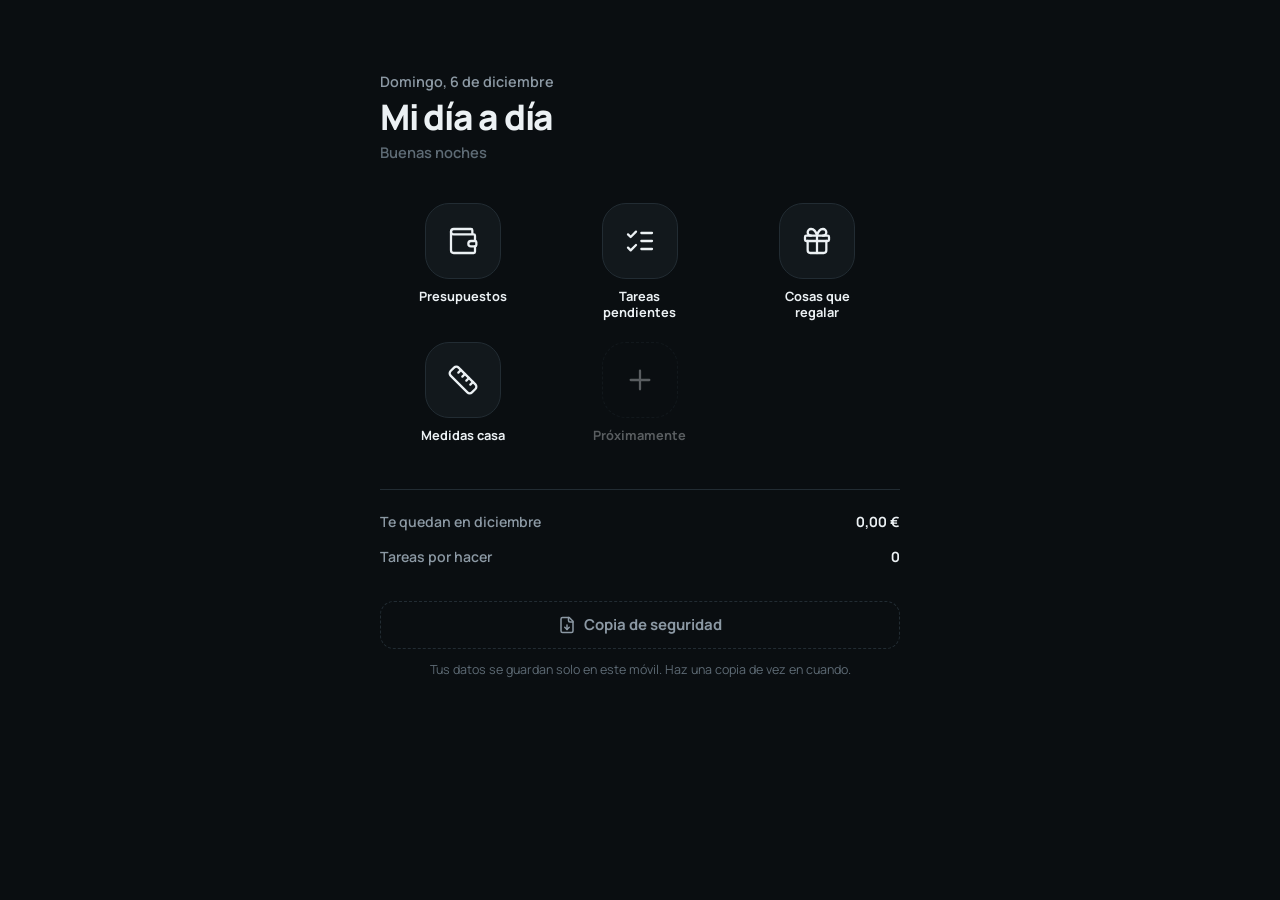
==== index.html @ cee3144d "Add files via upload" ====
<!doctype html>
<html lang="es"><head><meta charset="utf-8">
<meta name="viewport" content="width=device-width,initial-scale=1,viewport-fit=cover">
<title>Mi día a día</title>
<meta name="theme-color" content="#0A0E11">
<meta name="mobile-web-app-capable" content="yes">
<meta name="apple-mobile-web-app-capable" content="yes">
<meta name="apple-mobile-web-app-status-bar-style" content="black-translucent">
<link rel="manifest" href="manifest.webmanifest">
<link rel="icon" type="image/png" href="icon-192.png">
<link rel="apple-touch-icon" href="apple-touch-icon.png">
<style>:root{color-scheme:dark;padding-top:env(safe-area-inset-top,0px);padding-bottom:env(safe-area-inset-bottom,0px)}body{margin:0;font:14px system-ui,sans-serif}img{max-width:100%}[hidden]{display:none!important}</style>
</head><body>
<link rel="stylesheet" href="fonts.css">
<style>
/* Layout: app de banco oscura de una columna; tarjeta verde de saldo arriba, movimientos debajo, barra inferior con botón + central y hoja de apunte con iconos y teclado. */
:root{
  --bg:#0A0E11; --s1:#12181C; --s2:#1A2228; --s3:#243038; --line:#222C33;
  --fg:#ECF1F4; --muted:#8C99A4; --dim:#5E6B75;
  --mint:#7FE0C2; --mint-ink:#052A1F; --card:#185A4B; --card-hi:#23806A; --card-over:#5C2620; --card-over-hi:#8A3A30;
  --neg:#FF8A7A; --pos:#7FE0C2;
  --f:"Manrope","Avenir Next","Segoe UI",system-ui,sans-serif;
  --r:18px;
  color-scheme:dark;
}
*{box-sizing:border-box;-webkit-tap-highlight-color:transparent}
html{background:var(--bg)}
body{background:var(--bg);color:var(--fg);font-family:var(--f);font-size:15px;line-height:1.45;padding-inline:16px;padding-block:0 130px;font-variant-numeric:tabular-nums}
body.no-tabbar{padding-block:0 48px}
button,input{font:inherit;color:inherit}
button{cursor:pointer;border:0;background:none;padding:0}
:focus-visible{outline:2px solid var(--mint);outline-offset:2px}
svg.i{width:20px;height:20px;flex:none;display:block}
.wrap{max-width:520px;margin-inline:auto;display:flex;flex-direction:column;gap:18px;min-width:0;width:100%}
.wrap>*,.sec>*{min-width:0;max-width:100%}

/* Cabecera */
.top{position:sticky;top:env(safe-area-inset-top,0px);z-index:5;background:var(--bg);padding-block:14px 6px;display:flex;align-items:center;justify-content:space-between;gap:10px}
.period{display:flex;align-items:center;gap:2px}
.top .period{flex:1;min-width:0}
.top .back{background:transparent;border-color:transparent;color:var(--fg)}
.period .lbl{font-weight:800;font-size:1.15rem;white-space:nowrap;letter-spacing:-.02em;padding:4px 6px;border-radius:10px}
.round{width:38px;height:38px;border-radius:50%;display:grid;place-items:center;background:var(--s1);color:var(--muted);border:1px solid var(--line)}
.round:hover{color:var(--fg);background:var(--s2)}
.round[disabled]{opacity:.4;cursor:not-allowed}

/* Tarjeta de saldo */
.bal{position:relative;overflow:hidden;border-radius:24px;padding:20px 20px 18px;background:radial-gradient(120% 90% at 100% 0%,var(--card-hi),var(--card) 60%);display:flex;flex-direction:column;gap:14px}
.bal.over{background:radial-gradient(120% 90% at 100% 0%,var(--card-over-hi),var(--card-over) 60%)}
.bal::after{content:"";position:absolute;right:-40px;bottom:-60px;width:180px;height:180px;border-radius:50%;border:28px solid rgba(255,255,255,.05);pointer-events:none}
.bal .k{font-size:.82rem;font-weight:600;color:rgba(236,241,244,.72)}
.bal .big{font-size:clamp(2.3rem,11vw,3rem);font-weight:800;letter-spacing:-.035em;line-height:1;color:#fff}
.bal .big small{font-size:.5em;font-weight:700;opacity:.8;margin-left:2px}
.bar{height:6px;border-radius:9px;background:rgba(0,0,0,.25);overflow:hidden}
.bar b{display:block;height:100%;border-radius:9px;background:var(--mint);transition:width .5s}
.bal.over .bar b{background:var(--neg)}
.bal .note{font-size:.8rem;color:rgba(236,241,244,.72);margin-top:-6px}
.io{display:grid;grid-template-columns:1fr 1fr;gap:10px;position:relative;z-index:1}
.io button{background:rgba(0,0,0,.2);border-radius:14px;padding:10px 12px;text-align:left;display:flex;flex-direction:column;gap:2px}
.io button:hover{background:rgba(0,0,0,.3)}
.io span{font-size:.74rem;color:rgba(236,241,244,.7);font-weight:600;display:flex;align-items:center;gap:4px}
.io span svg{width:14px;height:14px}
.io b{font-size:1.05rem;font-weight:700;color:#fff}

/* Secciones */
.sec{display:flex;flex-direction:column;gap:10px;min-width:0}
.sec-h{display:flex;justify-content:space-between;align-items:baseline;gap:10px}
.sec-h h2{margin:0;font-size:1.02rem;font-weight:700;letter-spacing:-.01em}
.sec-h .aside{color:var(--muted);font-size:.86rem;font-weight:600}
.link{color:var(--mint);font-weight:700;font-size:.86rem}
.panel{background:var(--s1);border:1px solid var(--line);border-radius:var(--r);padding:6px 14px}
.strip{display:flex;gap:10px;overflow-x:auto;padding-bottom:4px;scrollbar-width:none;margin-inline:-16px;padding-inline:16px}
.strip::-webkit-scrollbar{display:none}
.ctile{flex:none;width:118px;background:var(--s1);border:1px solid var(--line);border-radius:16px;padding:12px;display:flex;flex-direction:column;gap:10px;text-align:left}
.ctile .nm{font-size:.72rem;font-weight:700;letter-spacing:.06em;color:var(--muted)}
.ctile .v{font-weight:800;font-size:1.02rem}
.ico{width:40px;height:40px;border-radius:13px;display:grid;place-items:center;flex:none}
.ico svg{width:20px;height:20px}
.row{display:grid;grid-template-columns:auto 1fr auto;gap:12px;align-items:center;padding:11px 0;border-top:1px solid var(--line);width:100%;text-align:left}
.panel .row:first-child,.day+.row{border-top:0}
.row .t{min-width:0}
.row .t b{display:block;font-weight:600;white-space:nowrap;overflow:hidden;text-overflow:ellipsis}
.row .t small{color:var(--muted);font-size:.74rem;font-weight:600;letter-spacing:.05em}
.row .amt{font-weight:700}
.row .amt.in{color:var(--pos)}
.row:hover .t b{color:#fff}
.day{display:flex;justify-content:space-between;font-size:.76rem;font-weight:700;color:var(--dim);text-transform:uppercase;letter-spacing:.06em;padding:12px 0 2px;border-top:1px solid var(--line)}
.panel .day:first-child{border-top:0;padding-top:8px}
.empty{color:var(--muted);font-size:.92rem;padding:14px 0;line-height:1.5}
.empty b{color:var(--fg)}
.btn{border-radius:14px;padding:12px 16px;font-weight:700;display:inline-flex;align-items:center;justify-content:center;gap:8px;background:var(--s2);border:1px solid var(--line)}
.btn:hover{background:var(--s3)}
.btn.mint{background:var(--mint);color:var(--mint-ink);border-color:var(--mint)}
.btn.mint:hover{filter:brightness(1.06)}
.btn.ghost{background:transparent;border-style:dashed;color:var(--muted)}
.btn.danger{color:var(--neg);background:transparent;border-color:color-mix(in srgb,var(--neg) 35%,var(--line))}
.btn.danger.armed{background:var(--neg);color:#2A0A05;border-color:var(--neg)}
.btn[disabled]{opacity:.45;cursor:not-allowed;filter:none}
.btn svg{width:18px;height:18px}
.full{width:100%}
.note{font-size:.78rem;color:var(--dim);text-align:center}

/* Categorías: rosco y barras */
.donut-box{display:grid;grid-template-columns:150px 1fr;gap:18px;align-items:center;background:var(--s1);border:1px solid var(--line);border-radius:var(--r);padding:16px}
.donut{width:150px;height:150px}
.legend{display:flex;flex-direction:column;gap:7px;min-width:0}
.legend div{display:flex;justify-content:space-between;gap:8px;font-size:.84rem}
.legend span{display:flex;gap:7px;align-items:center;min-width:0;overflow:hidden;text-overflow:ellipsis;white-space:nowrap;color:var(--muted);font-weight:600}
.legend i{width:9px;height:9px;border-radius:3px;flex:none}
@media (max-width:400px){.donut-box{grid-template-columns:1fr;justify-items:center}.legend{width:100%}}
.cbar{display:flex;flex-direction:column;gap:8px;padding:12px 0;border-top:1px solid var(--line);width:100%;text-align:left}
.panel .cbar:first-child{border-top:0}
.cbar .l1{display:grid;grid-template-columns:auto 1fr auto;gap:12px;align-items:center}
.cbar .nm{font-weight:700;font-size:.86rem;letter-spacing:.05em}
.cbar .nm small{display:block;color:var(--muted);font-weight:600;letter-spacing:0;font-size:.74rem}
.cbar .v{font-weight:800;text-align:right}
.cbar .v small{display:block;color:var(--muted);font-weight:600;font-size:.74rem}
.track{height:5px;border-radius:9px;background:var(--s3);overflow:hidden;margin-left:52px}
.track b{display:block;height:100%;border-radius:9px}
.sub{margin-left:52px;padding-bottom:6px}
.sub .row{padding:8px 0;font-size:.92rem}

/* Historial */
.chart{width:100%;height:auto;display:block}
.chart .gl{stroke:var(--line)}
.chart .tx{fill:var(--dim);font-size:9px;font-weight:700;font-family:var(--f)}
.chart .cur{fill:var(--s2)}
.tbl{overflow-x:auto}
table{width:100%;border-collapse:collapse;font-size:.84rem}
th{font-size:.68rem;letter-spacing:.1em;text-transform:uppercase;color:var(--dim);font-weight:700;text-align:right;padding:10px 6px 6px}
th:first-child,td:first-child{text-align:left}
td{padding:10px 6px;border-top:1px solid var(--line);text-align:right;white-space:nowrap;font-weight:600}
td:first-child{text-transform:capitalize}
tbody tr{cursor:pointer}
tbody tr:hover td{background:var(--s2)}
tr.muted td{color:var(--dim);font-weight:500}
tfoot td{font-weight:800;border-top:1px solid var(--muted)}
.pos{color:var(--pos)} .neg{color:var(--neg)}
.leg2{display:flex;gap:14px;font-size:.78rem;color:var(--muted);font-weight:600}
.leg2 i{display:inline-block;width:9px;height:9px;border-radius:3px;margin-right:5px}

/* Ajustes */
.mrow{display:grid;grid-template-columns:auto 1fr auto;gap:10px;align-items:center;padding:10px 0;border-top:1px solid var(--line)}
.panel .mrow:first-child{border-top:0}
.mrow input,.inp{background:var(--s2);border:1px solid var(--line);border-radius:12px;padding:10px 12px;min-width:0;width:100%;font-weight:600}
.mrow input{text-transform:uppercase;letter-spacing:.04em}
.mrow input:focus,.inp:focus{border-color:var(--mint);outline:none}
.mini{font-size:.82rem;padding:8px 12px;border-radius:11px}

/* Barra inferior */
.tabbar{position:fixed;left:0;right:0;bottom:0;z-index:10;padding-bottom:calc(14px + env(safe-area-inset-bottom,0px))!important;background:color-mix(in srgb,var(--bg) 88%,transparent);backdrop-filter:blur(14px);-webkit-backdrop-filter:blur(14px);border-top:1px solid var(--line);padding:8px 8px calc(8px + env(safe-area-inset-bottom,0px))}
.tabbar .in{max-width:520px;margin-inline:auto;display:grid;grid-template-columns:1fr 1fr 76px 1fr 1fr;align-items:center}
.tab{display:flex;flex-direction:column;align-items:center;gap:3px;color:var(--dim);font-size:.68rem;font-weight:700;padding:6px 0;border-radius:12px}
.tab[aria-current="page"]{color:var(--fg)}
.tab[aria-current="page"] svg{color:var(--mint)}
.add{justify-self:center;width:60px;height:60px;border-radius:50%;background:var(--mint);color:var(--mint-ink);display:grid;place-items:center;margin-top:-26px;box-shadow:0 0 0 6px var(--bg),0 10px 24px -8px rgba(127,224,194,.55)}
.add svg{width:28px;height:28px;stroke-width:2.6}
.add:active{transform:scale(.95)}

/* Hoja de apunte */
.scrim{position:fixed;inset:0;background:rgba(0,0,0,.6);z-index:20}
.sheet{position:fixed;left:0;right:0;bottom:0;z-index:21;max-width:520px;margin-inline:auto;background:var(--s1);border:1px solid var(--line);border-bottom:0;border-radius:26px 26px 0 0;padding:10px 16px calc(44px + env(safe-area-inset-bottom,0px));max-height:94vh;overflow-y:auto;animation:up .24s cubic-bezier(.2,.8,.2,1)}
@keyframes up{from{transform:translateY(40px);opacity:.3}to{transform:none;opacity:1}}
.grab{width:40px;height:4px;border-radius:9px;background:var(--s3);margin:0 auto 10px}
.sh{display:flex;justify-content:space-between;align-items:center;gap:10px}
.sh h2{margin:0;font-size:1.05rem;font-weight:700;color:var(--muted)}
.display{text-align:center;padding:10px 0 4px}
.display .amt{font-size:clamp(2.6rem,13vw,3.4rem);font-weight:800;letter-spacing:-.04em;line-height:1.05}
.display .amt.zero{color:var(--dim)}
.display .amt small{font-size:.5em;margin-left:4px;color:var(--muted)}
.display .sel{display:inline-flex;align-items:center;gap:6px;font-size:.8rem;font-weight:700;letter-spacing:.06em;color:var(--muted);margin-top:4px;min-height:1.4em}
.cats{display:grid;grid-template-columns:repeat(4,1fr);gap:8px;margin-top:10px}
.cat{display:flex;flex-direction:column;align-items:center;gap:6px;padding:10px 2px 8px;border-radius:16px;border:1.5px solid transparent;background:var(--s2)}
.cat .ico{width:38px;height:38px;border-radius:12px}
.cat span{font-size:.64rem;font-weight:800;letter-spacing:.05em;max-width:100%;overflow:hidden;text-overflow:ellipsis;white-space:nowrap;padding-inline:2px;color:var(--muted)}
.cat[aria-pressed="true"]{border-color:var(--c);background:color-mix(in srgb,var(--c) 16%,var(--s2))}
.cat[aria-pressed="true"] span{color:var(--fg)}
.meta{display:grid;grid-template-columns:1fr auto;gap:8px;margin-top:12px}
.meta input[type=date]{width:auto;max-width:150px}
.qchips{display:flex;gap:6px;flex-wrap:wrap;margin-top:10px;justify-content:center}
.qchip{padding:7px 12px;border-radius:99px;background:var(--s2);border:1px solid var(--line);font-size:.82rem;font-weight:700;color:var(--muted)}
.qchip[aria-pressed="true"]{border-color:var(--mint);color:var(--fg);background:color-mix(in srgb,var(--mint) 14%,var(--s2))}
.keys{display:grid;grid-template-columns:repeat(4,1fr);gap:8px;margin-top:12px}
.key.ok{grid-column:4;grid-row:1 / span 3;height:auto;background:var(--mint);color:var(--mint-ink);font-size:.95rem;font-weight:800;display:flex;flex-direction:column;align-items:center;justify-content:center;gap:4px}
.key.ok svg{width:28px;height:28px;stroke-width:2.8}
.key.zero{grid-column:span 2}
.key.del{color:var(--muted)}
.key{height:50px;border-radius:15px;background:var(--s2);font-size:1.45rem;font-weight:700;display:grid;place-items:center}
.key:active{background:var(--s3);transform:scale(.97)}
.key svg{width:24px;height:24px}
.err{color:var(--neg);font-size:.84rem;font-weight:600;text-align:center;margin:8px 0 0;min-height:1.2em}
.sacts{display:flex;gap:8px;margin-top:10px}
.sacts .mint{flex:1;padding:15px;font-size:1rem}
.icgrid{display:grid;grid-template-columns:repeat(6,1fr);gap:8px;margin-top:10px}
.icgrid button{aspect-ratio:1;border-radius:12px;background:var(--s2);display:grid;place-items:center;border:1.5px solid transparent;max-width:100%}
.icgrid button[aria-pressed="true"]{border-color:var(--mint)}
.colors{display:flex;flex-wrap:wrap;gap:8px;margin-top:10px}
.colors button{width:34px;height:34px;border-radius:50%;border:3px solid var(--s1);box-shadow:0 0 0 1.5px transparent}
.colors button[aria-pressed="true"]{box-shadow:0 0 0 2px var(--fg)}
.lab{font-size:.74rem;font-weight:700;letter-spacing:.08em;color:var(--dim);text-transform:uppercase;margin-top:14px}

.toast{position:fixed;left:50%;transform:translateX(-50%);bottom:calc(96px + env(safe-area-inset-bottom,0px));z-index:30;background:var(--fg);color:var(--bg);padding:11px 16px;border-radius:14px;font-size:.9rem;font-weight:700;max-width:calc(100% - 32px);text-align:center}

/* Inicio: iconos tipo móvil */
.screen{animation:screenIn .28s cubic-bezier(.2,.8,.2,1)}
@keyframes screenIn{from{opacity:0;transform:translateY(10px)}to{opacity:1;transform:none}}
.hub{padding-top:34px;display:flex;flex-direction:column;gap:6px}
.hub .date{color:var(--muted);font-weight:600;font-size:.9rem}
.hub h1{margin:0;font-size:2.2rem;font-weight:800;letter-spacing:-.035em;line-height:1.05}
.hub .greet{color:var(--dim);font-weight:600;font-size:.92rem}
.apps{display:grid;grid-template-columns:repeat(3,1fr);gap:22px 12px;margin-top:34px;justify-items:center}
.appbtn{display:flex;flex-direction:column;align-items:center;gap:9px;width:100%;max-width:110px;position:relative}
.appbtn .tile{width:76px;height:76px;border-radius:24px;background:var(--s1);border:1px solid var(--line);display:grid;place-items:center;color:var(--fg);transition:transform .15s,background .15s}
.appbtn .tile svg{width:32px;height:32px;stroke-width:1.7}
.appbtn:hover .tile{background:var(--s2)}
.appbtn:active .tile{transform:scale(.94)}
.appbtn .nm{font-size:.8rem;font-weight:700;text-align:center;line-height:1.25}
.appbtn .badge{position:absolute;top:-6px;left:calc(50% + 24px);min-width:24px;height:24px;padding:0 7px;border-radius:99px;background:var(--fg);color:var(--bg);font-size:.76rem;font-weight:800;display:grid;place-items:center;box-shadow:0 0 0 3px var(--bg)}
.appbtn.soon{opacity:.35;cursor:default}
.appbtn.soon .tile{background:transparent;border-style:dashed}
.hubnote{margin-top:40px;display:flex;flex-direction:column;gap:2px;border-top:1px solid var(--line);padding-top:16px}
.hubnote div{display:flex;justify-content:space-between;gap:10px;font-size:.88rem;color:var(--muted);font-weight:600;padding:6px 0}
.hubnote b{color:var(--fg);font-weight:700}

/* Tareas: lista con círculos, blanco y negro */
.ttitle{font-weight:800;font-size:1.15rem;letter-spacing:-.02em}
.seg{display:grid;grid-template-columns:1fr 1fr;background:var(--s1);border:1px solid var(--line);border-radius:14px;padding:4px;gap:4px}
.seg button{padding:9px;border-radius:10px;font-weight:700;color:var(--muted);font-size:.9rem}
.seg button[aria-pressed="true"]{background:var(--fg);color:var(--bg)}
.addbar{display:flex;gap:8px}
.addbar .inp{flex:1;padding:13px 14px;font-size:1rem;font-weight:500}
.addbar .inp:focus{border-color:var(--fg)}
.addbtn{width:50px;height:50px;border-radius:15px;background:var(--fg);color:var(--bg);display:grid;place-items:center;flex:none}
.addbtn svg{width:24px;height:24px;stroke-width:2.6}
.tlist{display:flex;flex-direction:column}
.task{border-top:1px solid var(--line)}
.tlist .task:first-child,.tday+.task{border-top:0}
.trow{display:grid;grid-template-columns:auto 1fr auto;gap:12px;align-items:center;padding:13px 0}
.chk{width:26px;height:26px;border-radius:50%;border:2px solid var(--dim);display:grid;place-items:center;flex:none;transition:background .2s,border-color .2s}
.chk:hover{border-color:var(--fg)}
.chk svg{width:15px;height:15px;stroke-width:3.2;opacity:0;transition:opacity .2s}
.chk.on{background:var(--fg);border-color:var(--fg);color:var(--bg)}
.chk.on svg{opacity:1}
.ttext{text-align:left;min-width:0;display:flex;flex-direction:column;gap:1px}
.ttext b{font-weight:600;font-size:1rem;overflow:hidden;text-overflow:ellipsis;white-space:nowrap}
.ttext small{color:var(--dim);font-size:.78rem;font-weight:600;display:flex;gap:6px;align-items:center}
.ttext small svg{width:13px;height:13px}
.task.done .ttext b{color:var(--muted);text-decoration:line-through;text-decoration-color:var(--dim)}
.tage{color:var(--dim);font-size:.8rem;font-weight:700;white-space:nowrap}
.task.open{background:var(--s1);border:1px solid var(--line);border-radius:18px;margin:6px -10px;padding:0 10px}
.task.open+.task{border-top:0}
.task.leaving{opacity:.35;transition:opacity .35s}
.tdet{display:flex;flex-direction:column;gap:12px;padding:0 0 14px 38px}
.since{display:flex;flex-direction:column;gap:2px}
.since .lb{font-size:.7rem;font-weight:800;letter-spacing:.1em;color:var(--dim);text-transform:uppercase}
.since .big{font-size:1.7rem;font-weight:800;letter-spacing:-.03em;line-height:1.1}
.facts{display:grid;grid-template-columns:auto 1fr;gap:4px 12px;font-size:.86rem}
.facts dt{color:var(--dim);font-weight:700}
.facts dd{margin:0;font-weight:600}
body.no-tabbar .toast{bottom:calc(24px + env(safe-area-inset-bottom,0px))}
.tdet .inp{font-weight:600}
.tdet textarea.inp{min-height:84px;resize:vertical;font-weight:500;line-height:1.45;font-family:var(--f)}
.tdet .inp:focus{border-color:var(--fg)}
.tdet .saved{font-size:.74rem;color:var(--dim);font-weight:600;min-height:1em;margin-top:-6px}
.tacts{display:flex;gap:8px;flex-wrap:wrap}
.tday{font-size:.72rem;font-weight:800;letter-spacing:.1em;color:var(--dim);text-transform:uppercase;padding:16px 0 4px;display:flex;justify-content:space-between}
.tlist .tday:first-child{padding-top:4px}
.tempty{color:var(--muted);text-align:center;padding:40px 10px;line-height:1.55}
.tempty svg{width:34px;height:34px;color:var(--dim);margin:0 auto 10px;stroke-width:1.5}

/* Cosas que regalar */
.gsum{display:grid;grid-template-columns:1fr 1fr;gap:10px}
.gsum div{background:var(--s1);border:1px solid var(--line);border-radius:16px;padding:12px 14px;min-width:0}
.gsum span{font-size:.68rem;font-weight:800;letter-spacing:.09em;color:var(--dim);text-transform:uppercase}
.gsum b{display:block;font-size:1.35rem;font-weight:800;letter-spacing:-.02em;margin-top:2px}
.plist{display:flex;flex-direction:column;gap:10px}
.pcard{background:var(--s1);border:1px solid var(--line);border-radius:18px;min-width:0}
.pcard.open{border-color:var(--s3)}
.phead{display:grid;grid-template-columns:auto 1fr auto;gap:12px;align-items:center;padding:12px 14px;width:100%;text-align:left}
.avatar{width:42px;height:42px;border-radius:50%;background:var(--s3);display:grid;place-items:center;font-weight:800;font-size:1.05rem;flex:none;text-transform:uppercase}
.avatar svg{width:20px;height:20px}
.pcard.me .avatar{background:var(--fg);color:var(--bg)}
.ptot{display:flex;align-items:center;gap:6px;font-weight:800;white-space:nowrap}
.ptot svg{width:18px;height:18px;color:var(--dim);transition:transform .2s}
.pcard.open .ptot svg{transform:rotate(180deg)}
.pbody{padding:4px 14px 14px;display:flex;flex-direction:column;gap:8px;border-top:1px solid var(--line)}
.pcard .task.open{background:var(--s2);border-color:var(--s3)}
.gprice{font-weight:800;white-space:nowrap;font-size:.92rem}
.gprice.none{color:var(--dim);font-weight:600;font-size:.8rem}
.pricebox{display:flex;flex-direction:column;gap:8px;padding:0 0 12px 38px}
.pricebox label{font-size:.8rem;font-weight:700;color:var(--muted)}
.pricebox .row2{display:flex;gap:8px;flex-wrap:wrap}
.pricebox .inp{flex:1;min-width:110px;font-size:1.1rem;font-weight:700}
.pricebox .inp:focus,.pfoot .inp:focus,.addbar .inp:focus{border-color:var(--fg)}
.pfoot{display:flex;gap:8px;padding-top:10px;border-top:1px dashed var(--line);align-items:center}
.pfoot .inp{flex:1;min-width:0}
.addbar.small .inp{padding:10px 12px;font-size:.95rem}
.addbar.small .addbtn{width:44px;height:44px;border-radius:13px}
.btn.white{background:var(--fg);color:var(--bg);border-color:var(--fg)}
.pempty{color:var(--dim);font-size:.88rem;padding:10px 0 2px}
.sh .acts{display:flex;gap:8px;align-items:center}
.sh .acts .btn{padding:9px 14px;border-radius:12px}
.field{display:flex;flex-direction:column;gap:6px;margin-top:12px}
.field>span{font-size:.72rem;font-weight:800;letter-spacing:.08em;color:var(--dim);text-transform:uppercase}
.field .inp{font-size:1rem}
.field textarea.inp{min-height:76px;resize:vertical;font-family:var(--f);font-weight:500}
.sheet .cats.small .cat{padding:8px 2px 6px}
.sheet .cats.small .cat .ico{width:32px;height:32px;border-radius:10px}
.sheet .cats.small .cat .ico svg{width:17px;height:17px}
/* Gastos anuales */
.ann-sum{background:var(--s1);border:1px solid var(--line);border-radius:22px;padding:18px;display:flex;flex-direction:column;gap:12px}
.ann-sum .k{font-size:.78rem;font-weight:700;color:var(--muted)}
.ann-sum .big{font-size:2.2rem;font-weight:800;letter-spacing:-.03em;line-height:1}
.ann-sum .row3{display:grid;grid-template-columns:1fr 1fr;gap:10px}
.ann-sum .row3 div{background:var(--s2);border-radius:14px;padding:10px 12px;min-width:0}
.ann-sum .row3 span{font-size:.72rem;font-weight:700;color:var(--muted);display:block}
.ann-sum .row3 b{font-weight:800;display:block;overflow:hidden;text-overflow:ellipsis;white-space:nowrap}
.dtile{width:46px;height:50px;border-radius:13px;display:flex;flex-direction:column;align-items:center;justify-content:center;flex:none;line-height:1.05}
.dtile b{font-size:1.15rem;font-weight:800}
.dtile span{font-size:.62rem;font-weight:800;letter-spacing:.08em;text-transform:uppercase}
.soon-tag{font-weight:700}
.soon-tag.hot{color:var(--neg)}
.charge{display:flex;gap:10px;align-items:center;background:var(--s1);border:1px solid var(--line);border-radius:16px;padding:12px;width:100%;text-align:left}
/* Fotos */
.thumb{width:40px;height:40px;border-radius:11px;object-fit:cover;flex:none;background:var(--s3);display:block}
.photo-big{width:100%;max-height:260px;object-fit:cover;border-radius:16px;display:block;background:var(--s2)}
.photo-add{display:flex;align-items:center;justify-content:center;gap:8px;border:1.5px dashed var(--s3);border-radius:16px;padding:16px;color:var(--muted);font-weight:700;cursor:pointer;text-align:center}
.photo-add:hover{border-color:var(--muted);color:var(--fg)}
.photo-add svg{width:20px;height:20px}
.photo-add input,.photo-btn input{position:absolute;width:1px;height:1px;opacity:0;pointer-events:none}
.photo-btn{position:relative;cursor:pointer}
.photo-acts{display:flex;gap:8px;flex-wrap:wrap;margin-top:8px}
.trow.has-thumb{grid-template-columns:auto 1fr auto auto}
.viewer{display:flex;flex-direction:column;gap:12px}
.viewer img{width:100%;border-radius:16px;max-height:70vh;object-fit:contain;background:#000}
/* Medidas casa */
.mlist{display:flex;flex-direction:column;gap:8px}
.mcard{display:grid;grid-template-columns:auto 1fr;gap:12px;align-items:center;background:var(--s1);border:1px solid var(--line);border-radius:18px;padding:10px;width:100%;text-align:left}
.mcard:hover{background:var(--s2)}
.mph{width:64px;height:64px;border-radius:14px;object-fit:cover;background:var(--s2);display:grid;place-items:center;color:var(--dim);flex:none}
.mph svg{width:26px;height:26px;stroke-width:1.6}
.mcard .t{min-width:0;display:flex;flex-direction:column;gap:4px}
.mcard .t b{font-weight:700;font-size:1rem;overflow:hidden;text-overflow:ellipsis;white-space:nowrap}
.dims{display:flex;gap:6px;flex-wrap:wrap}
.dim{font-size:.76rem;font-weight:700;background:var(--s2);border:1px solid var(--line);border-radius:8px;padding:3px 7px;white-space:nowrap}
.dim i{font-style:normal;color:var(--dim);margin-right:3px}
.mcard .t small{color:var(--dim);font-weight:600;font-size:.76rem}
.grp{font-size:.72rem;font-weight:800;letter-spacing:.1em;color:var(--dim);text-transform:uppercase;padding:10px 2px 0}
.dimin{display:grid;grid-template-columns:repeat(3,1fr);gap:8px}
.dimin label{display:flex;flex-direction:column;gap:5px;font-size:.72rem;font-weight:800;letter-spacing:.06em;color:var(--dim);text-transform:uppercase;min-width:0}
.dimin .inp{font-size:1.15rem;font-weight:800;text-align:center;padding:12px 6px}
.boxprev{display:flex;justify-content:center;margin-top:12px}
.boxprev svg{width:100%;max-width:260px;height:auto}
.qloc{display:flex;gap:6px;flex-wrap:wrap}
.qloc button{padding:5px 10px;border-radius:99px;background:var(--s2);border:1px solid var(--line);font-size:.78rem;font-weight:700;color:var(--muted)}

.toast button{margin-left:12px;font-weight:800;text-decoration:underline;color:inherit}
.loading{padding:60px 0;text-align:center;color:var(--muted)}
@media (prefers-reduced-motion: reduce){*{animation:none!important;transition:none!important}}
</style>

<div class="wrap">
  <header class="top" id="top"></header>
  <main id="view" class="wrap" aria-live="polite"><div class="loading">Abriendo Mi día a día…</div></main>
</div>
<nav class="tabbar" aria-label="Secciones"><div class="in" id="tabbar"></div></nav>
<div class="scrim" id="scrim" data-act="close" hidden></div>
<section class="sheet" id="sheet" role="dialog" aria-modal="true" hidden></section>
<div class="toast" id="toast" role="status" hidden></div>

<script src="jspdf.umd.min.js"></script>
<script src="jspdf.plugin.autotable.min.js"></script>
<script>
(function(){
"use strict";
const ICONS={"utensils":"<path d=\"M3 2v7c0 1.1.9 2 2 2h4a2 2 0 0 0 2-2V2\"/><path d=\"M7 2v20\"/><path d=\"M21 15V2a5 5 0 0 0-5 5v6c0 1.1.9 2 2 2h3Zm0 0v7\"/>","train":"<path d=\"M8 3.1V7a4 4 0 0 0 8 0V3.1\"/><path d=\"m9 15-1-1\"/><path d=\"m15 15 1-1\"/><path d=\"M9 19c-2.8 0-5-2.2-5-5v-4a8 8 0 0 1 16 0v4c0 2.8-2.2 5-5 5Z\"/><path d=\"m8 19-2 3\"/><path d=\"m16 19 2 3\"/>","house":"<path d=\"M15 21v-8a1 1 0 0 0-1-1h-4a1 1 0 0 0-1 1v8\"/><path d=\"M3 10a2 2 0 0 1 .709-1.528l7-5.999a2 2 0 0 1 2.582 0l7 5.999A2 2 0 0 1 21 10v9a2 2 0 0 1-2 2H5a2 2 0 0 1-2-2z\"/>","fuel":"<line x1=\"3\" x2=\"15\" y1=\"22\" y2=\"22\"/><line x1=\"4\" x2=\"14\" y1=\"9\" y2=\"9\"/><path d=\"M14 22V4a2 2 0 0 0-2-2H6a2 2 0 0 0-2 2v18\"/><path d=\"M14 13h2a2 2 0 0 1 2 2v2a2 2 0 0 0 2 2a2 2 0 0 0 2-2V9.83a2 2 0 0 0-.59-1.42L18 5\"/>","car":"<path d=\"M19 17h2c.6 0 1-.4 1-1v-3c0-.9-.7-1.7-1.5-1.9C18.7 10.6 16 10 16 10s-1.3-1.4-2.2-2.3c-.5-.4-1.1-.7-1.8-.7H5c-.6 0-1.1.4-1.4.9l-1.4 2.9A3.7 3.7 0 0 0 2 12v4c0 .6.4 1 1 1h2\"/><circle cx=\"7\" cy=\"17\" r=\"2\"/><path d=\"M9 17h6\"/><circle cx=\"17\" cy=\"17\" r=\"2\"/>","party":"<path d=\"M5.8 11.3 2 22l10.7-3.79\"/><path d=\"M4 3h.01\"/><path d=\"M22 8h.01\"/><path d=\"M15 2h.01\"/><path d=\"M22 20h.01\"/><path d=\"m22 2-2.24.75a2.9 2.9 0 0 0-1.96 3.12c.1.86-.57 1.63-1.45 1.63h-.38c-.86 0-1.6.6-1.76 1.44L14 10\"/><path d=\"m22 13-.82-.33c-.86-.34-1.82.2-1.98 1.11c-.11.7-.72 1.22-1.43 1.22H17\"/><path d=\"m11 2 .33.82c.34.86-.2 1.82-1.11 1.98C9.52 4.9 9 5.52 9 6.23V7\"/><path d=\"M11 13c1.93 1.93 2.83 4.17 2 5-.83.83-3.07-.07-5-2-1.93-1.93-2.83-4.17-2-5 .83-.83 3.07.07 5 2Z\"/>","health":"<path d=\"M19 14c1.49-1.46 3-3.21 3-5.5A5.5 5.5 0 0 0 16.5 3c-1.76 0-3 .5-4.5 2-1.5-1.5-2.74-2-4.5-2A5.5 5.5 0 0 0 2 8.5c0 2.3 1.5 4.05 3 5.5l7 7Z\"/><path d=\"M3.22 12H9.5l.5-1 2 4.5 2-7 1.5 3.5h5.27\"/>","bag":"<path d=\"M6 2 3 6v14a2 2 0 0 0 2 2h14a2 2 0 0 0 2-2V6l-3-4Z\"/><path d=\"M3 6h18\"/><path d=\"M16 10a4 4 0 0 1-8 0\"/>","more":"<circle cx=\"12\" cy=\"12\" r=\"1\"/><circle cx=\"19\" cy=\"12\" r=\"1\"/><circle cx=\"5\" cy=\"12\" r=\"1\"/>","coffee":"<path d=\"M10 2v2\"/><path d=\"M14 2v2\"/><path d=\"M16 8a1 1 0 0 1 1 1v8a4 4 0 0 1-4 4H7a4 4 0 0 1-4-4V9a1 1 0 0 1 1-1h14a4 4 0 1 1 0 8h-1\"/><path d=\"M6 2v2\"/>","plane":"<path d=\"M17.8 19.2 16 11l3.5-3.5C21 6 21.5 4 21 3c-1-.5-3 0-4.5 1.5L13 8 4.8 6.2c-.5-.1-.9.1-1.1.5l-.3.5c-.2.5-.1 1 .3 1.3L9 12l-2 3H4l-1 1 3 2 2 3 1-1v-3l3-2 3.5 5.3c.3.4.8.5 1.3.3l.5-.2c.4-.3.6-.7.5-1.2z\"/>","shirt":"<path d=\"M20.38 3.46 16 2a4 4 0 0 1-8 0L3.62 3.46a2 2 0 0 0-1.34 2.23l.58 3.47a1 1 0 0 0 .99.84H6v10c0 1.1.9 2 2 2h8a2 2 0 0 0 2-2V10h2.15a1 1 0 0 0 .99-.84l.58-3.47a2 2 0 0 0-1.34-2.23z\"/>","gift":"<rect x=\"3\" y=\"8\" width=\"18\" height=\"4\" rx=\"1\"/><path d=\"M12 8v13\"/><path d=\"M19 12v7a2 2 0 0 1-2 2H7a2 2 0 0 1-2-2v-7\"/><path d=\"M7.5 8a2.5 2.5 0 0 1 0-5A4.8 8 0 0 1 12 8a4.8 8 0 0 1 4.5-5 2.5 2.5 0 0 1 0 5\"/>","gym":"<path d=\"M14.4 14.4 9.6 9.6\"/><path d=\"M18.657 21.485a2 2 0 1 1-2.829-2.828l-1.767 1.768a2 2 0 1 1-2.829-2.829l6.364-6.364a2 2 0 1 1 2.829 2.829l-1.768 1.767a2 2 0 1 1 2.828 2.829z\"/><path d=\"m21.5 21.5-1.4-1.4\"/><path d=\"M3.9 3.9 2.5 2.5\"/><path d=\"M6.404 12.768a2 2 0 1 1-2.829-2.829l1.768-1.767a2 2 0 1 1-2.828-2.829l2.828-2.828a2 2 0 1 1 2.829 2.828l1.767-1.768a2 2 0 1 1 2.829 2.829z\"/>","paw":"<circle cx=\"11\" cy=\"4\" r=\"2\"/><circle cx=\"18\" cy=\"8\" r=\"2\"/><circle cx=\"20\" cy=\"16\" r=\"2\"/><path d=\"M9 10a5 5 0 0 1 5 5v3.5a3.5 3.5 0 0 1-6.84 1.045Q6.52 17.48 4.46 16.84A3.5 3.5 0 0 1 5.5 10Z\"/>","phone":"<rect width=\"14\" height=\"20\" x=\"5\" y=\"2\" rx=\"2\" ry=\"2\"/><path d=\"M12 18h.01\"/>","study":"<path d=\"M21.42 10.922a1 1 0 0 0-.019-1.838L12.83 5.18a2 2 0 0 0-1.66 0L2.6 9.08a1 1 0 0 0 0 1.832l8.57 3.908a2 2 0 0 0 1.66 0z\"/><path d=\"M22 10v6\"/><path d=\"M6 12.5V16a6 3 0 0 0 12 0v-3.5\"/>","tools":"<path d=\"M14.7 6.3a1 1 0 0 0 0 1.4l1.6 1.6a1 1 0 0 0 1.4 0l3.77-3.77a6 6 0 0 1-7.94 7.94l-6.91 6.91a2.12 2.12 0 0 1-3-3l6.91-6.91a6 6 0 0 1 7.94-7.94l-3.76 3.76z\"/>","baby":"<path d=\"M9 12h.01\"/><path d=\"M15 12h.01\"/><path d=\"M10 16c.5.3 1.2.5 2 .5s1.5-.2 2-.5\"/><path d=\"M19 6.3a9 9 0 0 1 1.8 3.9 2 2 0 0 1 0 3.6 9 9 0 0 1-17.6 0 2 2 0 0 1 0-3.6A9 9 0 0 1 12 3c2 0 3.5 1.1 3.5 2.5s-.9 2.5-2 2.5c-.8 0-1.5-.4-1.5-1\"/>","beer":"<path d=\"M17 11h1a3 3 0 0 1 0 6h-1\"/><path d=\"M9 12v6\"/><path d=\"M13 12v6\"/><path d=\"M14 7.5c-1 0-1.44.5-3 .5s-2-.5-3-.5-1.72.5-2.5.5a2.5 2.5 0 0 1 0-5c.78 0 1.57.5 2.5.5S9.44 2 11 2s2 1.5 3 1.5 1.72-.5 2.5-.5a2.5 2.5 0 0 1 0 5c-.78 0-1.5-.5-2.5-.5Z\"/><path d=\"M5 8v12a2 2 0 0 0 2 2h8a2 2 0 0 0 2-2V8\"/>","bus":"<path d=\"M8 6v6\"/><path d=\"M15 6v6\"/><path d=\"M2 12h19.6\"/><path d=\"M18 18h3s.5-1.7.8-2.8c.1-.4.2-.8.2-1.2 0-.4-.1-.8-.2-1.2l-1.4-5C20.1 6.8 19.1 6 18 6H4a2 2 0 0 0-2 2v10h3\"/><circle cx=\"7\" cy=\"18\" r=\"2\"/><path d=\"M9 18h5\"/><circle cx=\"16\" cy=\"18\" r=\"2\"/>","work":"<path d=\"M16 20V4a2 2 0 0 0-2-2h-4a2 2 0 0 0-2 2v16\"/><rect width=\"20\" height=\"14\" x=\"2\" y=\"6\" rx=\"2\"/>","wallet":"<path d=\"M19 7V4a1 1 0 0 0-1-1H5a2 2 0 0 0 0 4h15a1 1 0 0 1 1 1v4h-3a2 2 0 0 0 0 4h3a1 1 0 0 0 1-1v-2a1 1 0 0 0-1-1\"/><path d=\"M3 5v14a2 2 0 0 0 2 2h15a1 1 0 0 0 1-1v-4\"/>","plus":"<path d=\"M5 12h14\"/><path d=\"M12 5v14\"/>","left":"<path d=\"m15 18-6-6 6-6\"/>","right":"<path d=\"m9 18 6-6-6-6\"/>","back":"<path d=\"M10 5a2 2 0 0 0-1.344.519l-6.328 5.74a1 1 0 0 0 0 1.481l6.328 5.741A2 2 0 0 0 10 19h10a2 2 0 0 0 2-2V7a2 2 0 0 0-2-2z\"/><path d=\"m12 9 6 6\"/><path d=\"m18 9-6 6\"/>","cal":"<path d=\"M8 2v4\"/><path d=\"M16 2v4\"/><rect width=\"18\" height=\"18\" x=\"3\" y=\"4\" rx=\"2\"/><path d=\"M3 10h18\"/>","chart":"<path d=\"M3 3v16a2 2 0 0 0 2 2h16\"/><path d=\"M18 17V9\"/><path d=\"M13 17V5\"/><path d=\"M8 17v-3\"/>","grid":"<rect width=\"7\" height=\"7\" x=\"3\" y=\"3\" rx=\"1\"/><rect width=\"7\" height=\"7\" x=\"14\" y=\"3\" rx=\"1\"/><rect width=\"7\" height=\"7\" x=\"14\" y=\"14\" rx=\"1\"/><rect width=\"7\" height=\"7\" x=\"3\" y=\"14\" rx=\"1\"/>","settings":"<path d=\"M12.22 2h-.44a2 2 0 0 0-2 2v.18a2 2 0 0 1-1 1.73l-.43.25a2 2 0 0 1-2 0l-.15-.08a2 2 0 0 0-2.73.73l-.22.38a2 2 0 0 0 .73 2.73l.15.1a2 2 0 0 1 1 1.72v.51a2 2 0 0 1-1 1.74l-.15.09a2 2 0 0 0-.73 2.73l.22.38a2 2 0 0 0 2.73.73l.15-.08a2 2 0 0 1 2 0l.43.25a2 2 0 0 1 1 1.73V20a2 2 0 0 0 2 2h.44a2 2 0 0 0 2-2v-.18a2 2 0 0 1 1-1.73l.43-.25a2 2 0 0 1 2 0l.15.08a2 2 0 0 0 2.73-.73l.22-.39a2 2 0 0 0-.73-2.73l-.15-.08a2 2 0 0 1-1-1.74v-.5a2 2 0 0 1 1-1.74l.15-.09a2 2 0 0 0 .73-2.73l-.22-.38a2 2 0 0 0-2.73-.73l-.15.08a2 2 0 0 1-2 0l-.43-.25a2 2 0 0 1-1-1.73V4a2 2 0 0 0-2-2z\"/><circle cx=\"12\" cy=\"12\" r=\"3\"/>","pdf":"<path d=\"M15 2H6a2 2 0 0 0-2 2v16a2 2 0 0 0 2 2h12a2 2 0 0 0 2-2V7Z\"/><path d=\"M14 2v4a2 2 0 0 0 2 2h4\"/><path d=\"M12 18v-6\"/><path d=\"m9 15 3 3 3-3\"/>","check":"<path d=\"M20 6 9 17l-5-5\"/>","x":"<path d=\"M18 6 6 18\"/><path d=\"m6 6 12 12\"/>","trash":"<path d=\"M3 6h18\"/><path d=\"M19 6v14c0 1-1 2-2 2H7c-1 0-2-1-2-2V6\"/><path d=\"M8 6V4c0-1 1-2 2-2h4c1 0 2 1 2 2v2\"/><line x1=\"10\" x2=\"10\" y1=\"11\" y2=\"17\"/><line x1=\"14\" x2=\"14\" y1=\"11\" y2=\"17\"/>","pencil":"<path d=\"M21.174 6.812a1 1 0 0 0-3.986-3.987L3.842 16.174a2 2 0 0 0-.5.83l-1.321 4.352a.5.5 0 0 0 .623.622l4.353-1.32a2 2 0 0 0 .83-.497z\"/><path d=\"m15 5 4 4\"/>","piggy":"<path d=\"M19 5c-1.5 0-2.8 1.4-3 2-3.5-1.5-11-.3-11 5 0 1.8 0 3 2 4.5V20h4v-2h3v2h4v-4c1-.5 1.7-1 2-2h2v-4h-2c0-1-.5-1.5-1-2V5z\"/><path d=\"M2 9v1c0 1.1.9 2 2 2h1\"/><path d=\"M16 11h.01\"/>","cash":"<rect width=\"20\" height=\"12\" x=\"2\" y=\"6\" rx=\"2\"/><circle cx=\"12\" cy=\"12\" r=\"2\"/><path d=\"M6 12h.01M18 12h.01\"/>","cine":"<path d=\"M20.2 6 3 11l-.9-2.4c-.3-1.1.3-2.2 1.3-2.5l13.5-4c1.1-.3 2.2.3 2.5 1.3Z\"/><path d=\"m6.2 5.3 3.1 3.9\"/><path d=\"m12.4 3.4 3.1 4\"/><path d=\"M3 11h18v8a2 2 0 0 1-2 2H5a2 2 0 0 1-2-2Z\"/>","pizza":"<path d=\"m12 14-1 1\"/><path d=\"m13.75 18.25-1.25 1.42\"/><path d=\"M17.775 5.654a15.68 15.68 0 0 0-12.121 12.12\"/><path d=\"M18.8 9.3a1 1 0 0 0 2.1 7.7\"/><path d=\"M21.964 20.732a1 1 0 0 1-1.232 1.232l-18-5a1 1 0 0 1-.695-1.232A19.68 19.68 0 0 1 15.732 2.037a1 1 0 0 1 1.232.695z\"/>","bike":"<circle cx=\"18.5\" cy=\"17.5\" r=\"3.5\"/><circle cx=\"5.5\" cy=\"17.5\" r=\"3.5\"/><circle cx=\"15\" cy=\"5\" r=\"1\"/><path d=\"M12 17.5V14l-3-3 4-3 2 3h2\"/>","tv":"<rect width=\"20\" height=\"15\" x=\"2\" y=\"7\" rx=\"2\" ry=\"2\"/><polyline points=\"17 2 12 7 7 2\"/>","zap":"<path d=\"M4 14a1 1 0 0 1-.78-1.63l9.9-10.2a.5.5 0 0 1 .86.46l-1.92 6.02A1 1 0 0 0 13 10h7a1 1 0 0 1 .78 1.63l-9.9 10.2a.5.5 0 0 1-.86-.46l1.92-6.02A1 1 0 0 0 11 14z\"/>","drop":"<path d=\"M12 22a7 7 0 0 0 7-7c0-2-1-3.9-3-5.5s-3.5-4-4-6.5c-.5 2.5-2 4.9-4 6.5C6 11.1 5 13 5 15a7 7 0 0 0 7 7z\"/>","home2":"<rect width=\"7\" height=\"9\" x=\"3\" y=\"3\" rx=\"1\"/><rect width=\"7\" height=\"5\" x=\"14\" y=\"3\" rx=\"1\"/><rect width=\"7\" height=\"9\" x=\"14\" y=\"12\" rx=\"1\"/><rect width=\"7\" height=\"5\" x=\"3\" y=\"16\" rx=\"1\"/>","down":"<path d=\"m6 9 6 6 6-6\"/>","up":"<path d=\"M7 7h10v10\"/><path d=\"M7 17 17 7\"/>","dn":"<path d=\"m7 7 10 10\"/><path d=\"M17 7v10H7\"/>","back2":"<path d=\"m12 19-7-7 7-7\"/><path d=\"M19 12H5\"/>","tasks":"<path d=\"m3 17 2 2 4-4\"/><path d=\"m3 7 2 2 4-4\"/><path d=\"M13 6h8\"/><path d=\"M13 12h8\"/><path d=\"M13 18h8\"/>","note":"<path d=\"M16 3H5a2 2 0 0 0-2 2v14a2 2 0 0 0 2 2h14a2 2 0 0 0 2-2V8Z\"/><path d=\"M15 3v4a2 2 0 0 0 2 2h4\"/>","undo":"<path d=\"M3 12a9 9 0 1 0 9-9 9.75 9.75 0 0 0-6.74 2.74L3 8\"/><path d=\"M3 3v5h5\"/>","clock":"<circle cx=\"12\" cy=\"12\" r=\"10\"/><polyline points=\"12 6 12 12 16 14\"/>","user":"<path d=\"M19 21v-2a4 4 0 0 0-4-4H9a4 4 0 0 0-4 4v2\"/><circle cx=\"12\" cy=\"7\" r=\"4\"/>","users":"<path d=\"M16 21v-2a4 4 0 0 0-4-4H6a4 4 0 0 0-4 4v2\"/><circle cx=\"9\" cy=\"7\" r=\"4\"/><path d=\"M22 21v-2a4 4 0 0 0-3-3.87\"/><path d=\"M16 3.13a4 4 0 0 1 0 7.75\"/>","star":"<path d=\"M11.525 2.295a.53.53 0 0 1 .95 0l2.31 4.679a2.123 2.123 0 0 0 1.595 1.16l5.166.756a.53.53 0 0 1 .294.904l-3.736 3.638a2.123 2.123 0 0 0-.611 1.878l.882 5.14a.53.53 0 0 1-.771.56l-4.618-2.428a2.122 2.122 0 0 0-1.973 0L6.396 21.01a.53.53 0 0 1-.77-.56l.881-5.139a2.122 2.122 0 0 0-.611-1.879L2.16 9.795a.53.53 0 0 1 .294-.906l5.165-.755a2.122 2.122 0 0 0 1.597-1.16z\"/>","userplus":"<path d=\"M16 21v-2a4 4 0 0 0-4-4H6a4 4 0 0 0-4 4v2\"/><circle cx=\"9\" cy=\"7\" r=\"4\"/><line x1=\"19\" x2=\"19\" y1=\"8\" y2=\"14\"/><line x1=\"22\" x2=\"16\" y1=\"11\" y2=\"11\"/>","ruler":"<path d=\"M21.3 15.3a2.4 2.4 0 0 1 0 3.4l-2.6 2.6a2.4 2.4 0 0 1-3.4 0L2.7 8.7a2.41 2.41 0 0 1 0-3.4l2.6-2.6a2.41 2.41 0 0 1 3.4 0Z\"/><path d=\"m14.5 12.5 2-2\"/><path d=\"m11.5 9.5 2-2\"/><path d=\"m8.5 6.5 2-2\"/><path d=\"m17.5 15.5 2-2\"/>","camera":"<path d=\"M14.5 4h-5L7 7H4a2 2 0 0 0-2 2v9a2 2 0 0 0 2 2h16a2 2 0 0 0 2-2V9a2 2 0 0 0-2-2h-3l-2.5-3z\"/><circle cx=\"12\" cy=\"13\" r=\"3\"/>","calclock":"<path d=\"M21 7.5V6a2 2 0 0 0-2-2H5a2 2 0 0 0-2 2v14a2 2 0 0 0 2 2h3.5\"/><path d=\"M16 2v4\"/><path d=\"M8 2v4\"/><path d=\"M3 10h5\"/><path d=\"M17.5 17.5 16 16.3V14\"/><circle cx=\"16\" cy=\"16\" r=\"6\"/>","image":"<rect width=\"18\" height=\"18\" x=\"3\" y=\"3\" rx=\"2\" ry=\"2\"/><circle cx=\"9\" cy=\"9\" r=\"2\"/><path d=\"m21 15-3.086-3.086a2 2 0 0 0-2.828 0L6 21\"/>","box":"<path d=\"M21 8a2 2 0 0 0-1-1.73l-7-4a2 2 0 0 0-2 0l-7 4A2 2 0 0 0 3 8v8a2 2 0 0 0 1 1.73l7 4a2 2 0 0 0 2 0l7-4A2 2 0 0 0 21 16Z\"/><path d=\"m3.3 7 8.7 5 8.7-5\"/><path d=\"M12 22V12\"/>","search":"<circle cx=\"11\" cy=\"11\" r=\"8\"/><path d=\"m21 21-4.3-4.3\"/>","repeat":"<path d=\"m17 2 4 4-4 4\"/><path d=\"M3 11v-1a4 4 0 0 1 4-4h14\"/><path d=\"m7 22-4-4 4-4\"/><path d=\"M21 13v1a4 4 0 0 1-4 4H3\"/>"};
const ic=(n,cls)=>`<svg class="i ${cls||''}" viewBox="0 0 24 24" fill="none" stroke="currentColor" stroke-width="2" stroke-linecap="round" stroke-linejoin="round" aria-hidden="true">${ICONS[n]||ICONS.more}</svg>`;
const $=s=>document.querySelector(s);
const esc=s=>String(s==null?'':s).replace(/[&<>"']/g,c=>({'&':'&amp;','<':'&lt;','>':'&gt;','"':'&quot;',"'":'&#39;'}[c]));
const pad=n=>String(n).padStart(2,'0');
const MESES=['enero','febrero','marzo','abril','mayo','junio','julio','agosto','septiembre','octubre','noviembre','diciembre'];
const cap=s=>s.charAt(0).toUpperCase()+s.slice(1);
let NF; try{NF=new Intl.NumberFormat('es-ES',{style:'currency',currency:'EUR',useGrouping:'always'});NF.format(1)}catch(e){NF=new Intl.NumberFormat('es-ES',{style:'currency',currency:'EUR'})}
const r2=n=>Math.round((+n||0)*100)/100;
const eur=n=>NF.format(r2(n));
const sum=a=>r2(a.reduce((s,x)=>s+(+x.importe||0),0));
const todayISO=()=>{const d=new Date();return d.getFullYear()+'-'+pad(d.getMonth()+1)+'-'+pad(d.getDate())};
const CUR=todayISO().slice(0,7);
const ymAdd=(ym,n)=>{let y=+ym.slice(0,4),m=+ym.slice(5)+n;while(m>12){m-=12;y++}while(m<1){m+=12;y--}return y+'-'+pad(m)};
const ymLabel=ym=>cap(MESES[+ym.slice(5)-1])+' '+ym.slice(0,4);
const mName=ym=>MESES[+ym.slice(5)-1];
const newId=()=>Math.random().toString(36).slice(2,8)+Date.now().toString(36);
function parseAmt(s){s=String(s).trim().replace(/[\s€]/g,'');if(!s)return NaN;if(s.includes(',')){s=s.replace(/\./g,'').replace(',','.')}const n=Number(s);return isFinite(n)?r2(n):NaN}
function dayLabel(f){const t=todayISO();if(f===t)return 'Hoy';const y=new Date();y.setDate(y.getDate()-1);if(f===y.getFullYear()+'-'+pad(y.getMonth()+1)+'-'+pad(y.getDate()))return 'Ayer';return new Date(f+'T12:00:00').toLocaleDateString('es-ES',{weekday:'long',day:'numeric',month:'short'})}
const tint=c=>`background:color-mix(in srgb,${c} 18%,transparent);color:${c}`;

const PALETTE=['#F4A259','#6CA8FF','#B49CFF','#4FD1C5','#FF7EB6','#7BD88F','#E9C46A','#FF8A7A','#7CC6E8','#9AA7B1'];
const OLD2NEW={'#D9822B':'#F4A259','#2F6FD6':'#6CA8FF','#7A5BC7':'#B49CFF','#0F9488':'#4FD1C5','#D6457A':'#FF7EB6','#3E9B4F':'#7BD88F','#B5852A':'#E9C46A','#C2412D':'#FF8A7A','#4C8DA8':'#7CC6E8','#7D8A86':'#9AA7B1'};
const ICON_CHOICES=['utensils','coffee','pizza','beer','train','bus','plane','car','fuel','bike','house','zap','drop','phone','tv','party','cine','health','gym','bag','shirt','gift','paw','baby','study','tools','work','piggy','cash','more'];
const DEF_ICON={comida:'utensils',viajes:'train',casa:'house',transporte:'fuel',ocio:'party',salud:'health',compras:'bag',otros:'more'};
const CATS_DEFAULT=[
  {id:'comida',nombre:'COMIDA',color:'#F4A259',icon:'utensils'},{id:'viajes',nombre:'VIAJES',color:'#6CA8FF',icon:'train'},
  {id:'casa',nombre:'CASA',color:'#B49CFF',icon:'house'},{id:'transporte',nombre:'TRANSPORTE',color:'#4FD1C5',icon:'fuel'},
  {id:'ocio',nombre:'OCIO',color:'#FF7EB6',icon:'party'},{id:'salud',nombre:'SALUD',color:'#7BD88F',icon:'health'},
  {id:'compras',nombre:'COMPRAS',color:'#E9C46A',icon:'bag'},{id:'otros',nombre:'OTROS',color:'#9AA7B1',icon:'more'}];
const KEYWORDS={
  comida:['desayuno','almuerzo','comida','cena','merienda','cafe','bocadillo','menu','super','supermercado','mercadona','carrefour','lidl','aldi','eroski','consum','restaurante','bar','pan','panaderia','fruteria','pizza','kebab','hamburguesa','tapas','compra'],
  viajes:['tren','renfe','ave','avlo','ouigo','iryo','rodalies','cercanias','bus','autobus','flixbus','alsa','avion','vuelo','ryanair','vueling','hotel','airbnb','billete','taxi','uber','cabify','bolt','hostal'],
  transporte:['gasolina','gasoil','diesel','combustible','repostar','parking','aparcamiento','metro','peaje','taller','itv','moto','coche','neumatico','lavado'],
  casa:['alquiler','luz','agua','gas','internet','fibra','movil','telefono','comunidad','hipoteca','ikea','leroy','limpieza'],
  salud:['farmacia','medico','dentista','gimnasio','gym','fisio','optica'],
  ocio:['cine','netflix','spotify','hbo','disney','concierto','cerveza','cervezas','copas','copa','entrada','juego','videojuego','steam','teatro'],
  compras:['amazon','ropa','zapatillas','regalo','aliexpress','decathlon','zara','primark','electronica']};

/* ---------- estado ---------- */
const S={months:{},cats:CATS_DEFAULT.map(c=>({...c})),ym:CUR,year:+CUR.slice(0,4),tab:'inicio',app:'hub',anuales:[],ready:false,mode:null,open:{},confirm:null};
let col=null,dl=null;
/* ---------- almacenamiento en el dispositivo (IndexedDB, con localStorage de reserva) ---------- */
const KV={m:{},db:null};
function kvGet(k){return Object.prototype.hasOwnProperty.call(KV.m,k)?KV.m[k]:null}
function kvSet(k,v){KV.m[k]=v;
  if(KV.db){try{const tx=KV.db.transaction('kv','readwrite');tx.objectStore('kv').put(v,k);tx.onerror=()=>toast('No se ha podido guardar en el móvil.')}catch(e){toast('No se ha podido guardar en el móvil.')}}
  else{try{localStorage.setItem(k,v)}catch(e){toast('No se ha podido guardar en este navegador.')}}}
function kvInit(){return new Promise(res=>{
  const fromLS=()=>{try{for(let i=0;i<localStorage.length;i++){const k=localStorage.key(i);KV.m[k]=localStorage.getItem(k)}}catch(e){}};
  let r;try{r=indexedDB.open('mi-dia-a-dia',1)}catch(e){fromLS();return res()}
  r.onupgradeneeded=()=>r.result.createObjectStore('kv');
  r.onerror=()=>{fromLS();res()};
  r.onsuccess=()=>{KV.db=r.result;try{const st=KV.db.transaction('kv').objectStore('kv'),q=st.openCursor();
    q.onsuccess=()=>{const c=q.result;if(c){KV.m[c.key]=c.value;c.continue()}else{
      try{for(let i=0;i<localStorage.length;i++){const k=localStorage.key(i);if(!(k in KV.m)){KV.m[k]=localStorage.getItem(k);kvSet(k,KV.m[k])}}}catch(e){}
      res()}};q.onerror=()=>{fromLS();res()}}catch(e){fromLS();res()}};
  setTimeout(res,3000);
})}

const month=ym=>S.months[ym]||(S.months[ym]={ing:[],gas:[]});
const peek=ym=>S.months[ym]||{ing:[],gas:[]};
const catOf=id=>S.cats.find(c=>c.id===id)||S.cats.find(c=>c.id==='otros')||{id:'otros',nombre:'OTROS',color:'#9AA7B1',icon:'more'};
function fixCats(cats){return cats.map(c=>({...c,color:OLD2NEW[c.color]||c.color,icon:c.icon||DEF_ICON[c.id]||'more'}))}

/* ---------- guardado ---------- */
const LS='libreta-gastos-v1';
function loadLocal(){try{const d=JSON.parse(kvGet(LS)||'null');if(d){S.months=d.months||{};if(Array.isArray(d.anuales))S.anuales=d.anuales;if(d.cats&&d.cats.length)S.cats=fixCats(d.cats)}}catch(e){}}
function saveLocal(){try{kvSet(LS,JSON.stringify({months:S.months,cats:S.cats,anuales:S.anuales}))}catch(e){toast('No se ha podido guardar en este navegador.')}}
const pend={},busy={};
function writeDoc(key,data){
  if(S.mode!=='db'){if(key.startsWith('t-'))saveTasksLocal();else if(key.startsWith('g-'))saveGiftsLocal();else if(key.startsWith('h-'))saveHouseLocal();else saveLocal();return}
  pend[key]=data; if(busy[key])return; busy[key]=true;
  (async()=>{while(pend[key]){const d=pend[key];pend[key]=null;
    try{if(d.__del)await col.doc(key).delete();else await col.doc(key).set(d)}catch(e){toast('No se ha guardado el cambio ('+((e&&e.code)||'error')+'). Repítelo con conexión.')}}
    busy[key]=false})();
}
function saveMonth(ym){const m=peek(ym);writeDoc('m-'+ym,{ym,ing:m.ing,gas:m.gas,t:Date.now()})}
function saveCats(){writeDoc('ajustes',{cats:S.cats,t:Date.now()})}
function saveAnuales(){writeDoc('anuales',{items:S.anuales,t:Date.now()})}
function applySnap(snap){
  const months={};let cats=null;
  for(const d of snap.docs){const v=plain(d);
    if(d.id==='ajustes'){if(!busy.ajustes&&Array.isArray(v.cats)&&v.cats.length)cats=v.cats}
    else if(d.id==='anuales'){if(!busy.anuales&&Array.isArray(v.items))S.anuales=v.items}
    else if(d.id.startsWith('m-')){const ym=d.id.slice(2);months[ym]=busy[d.id]?peek(ym):{ing:Array.isArray(v.ing)?v.ing:[],gas:Array.isArray(v.gas)?v.gas:[]}}}
  for(const k in busy){if(busy[k]&&k.startsWith('m-'))months[k.slice(2)]=peek(k.slice(2))}
  S.months=months; if(cats)S.cats=fixCats(cats);
}

function plain(d){try{return JSON.parse(JSON.stringify(d.data()||{}))}catch(e){return {}}}
/* ---------- categoría sugerida ---------- */
const norm=s=>s.toLowerCase().normalize('NFD').replace(/[̀-ͯ]/g,'').trim();
function suggestCat(concepto){
  const c=norm(concepto); if(!c)return null;
  let best=null,bt=0;
  for(const ym in S.months)for(const g of S.months[ym].gas){if(norm(g.concepto)===c&&(g.t||0)>=bt&&S.cats.some(x=>x.id===g.cat)){best=g.cat;bt=g.t||0}}
  if(best)return best;
  const words=c.split(/[^a-z0-9ñ]+/).filter(Boolean);
  for(const id in KEYWORDS){if(!S.cats.some(x=>x.id===id))continue;
    for(const k of KEYWORDS[id]){if(words.some(w=>w===k||(k.length>3&&w.startsWith(k))))return id}}
  for(const x of S.cats){if(words.includes(norm(x.nombre)))return x.id}
  return null;
}
const defaultDate=ym=>ym===CUR?todayISO():ym+'-01';

/* ---------- render general ---------- */
function renderGastos(){
  const top=$('#top');
  const backBtn=`<button class="round back" data-act="home" aria-label="Volver a Mi día a día">${ic('back2')}</button>`;
  const pdfBtn=`<button class="round" data-act="${S.tab==='historial'?'pdfAno':'pdfMes'}" aria-label="Descargar PDF" title="Descargar PDF" ${dl?'':'disabled'}>${ic('pdf')}</button><button class="round" data-act="tab" data-tab="ajustes" aria-label="Ajustes">${ic('settings')}</button>`;
  if(S.tab==='ajustes')top.innerHTML=backBtn+`<div class="period"><span class="lbl">Ajustes</span></div>`;
  else if(S.tab==='anuales')top.innerHTML=backBtn+`<div class="period"><span class="lbl">Gastos anuales</span></div>`;
  else if(S.tab==='historial')top.innerHTML=backBtn+`<div class="period"><button class="round" data-act="prevY" aria-label="Año anterior">${ic('left')}</button><button class="lbl" data-act="thisY">${S.year}</button><button class="round" data-act="nextY" aria-label="Año siguiente">${ic('right')}</button></div>${pdfBtn}`;
  else top.innerHTML=backBtn+`<div class="period"><button class="round" data-act="prevM" aria-label="Mes anterior">${ic('left')}</button><button class="lbl" data-act="thisM" title="Ir al mes actual">${ymLabel(S.ym)}</button><button class="round" data-act="nextM" aria-label="Mes siguiente">${ic('right')}</button></div>${pdfBtn}`;
  const T=(id,icon,l)=>`<button class="tab" data-act="tab" data-tab="${id}" ${S.tab===id?'aria-current="page"':''}>${ic(icon)}${l}</button>`;
  $('#tabbar').innerHTML=T('inicio','home2','Inicio')+T('categorias','grid','Categorías')+`<button class="add" data-act="addGasto" aria-label="Apuntar gasto">${ic('plus')}</button>`+T('anuales','calclock','Anuales')+T('historial','chart','Historial');
  const v=$('#view');
  if(!S.ready){v.innerHTML='<div class="loading">Abriendo tu libreta…</div>';return}
  v.innerHTML=S.tab==='inicio'?viewInicio():S.tab==='categorias'?viewCats():S.tab==='historial'?viewHist():S.tab==='anuales'?viewAnuales():viewAjustes();
}

function balanceCard(label,ti,tg,ioActs){
  const saldo=r2(ti-tg),pct=ti>0?tg/ti:null,over=saldo<0;
  const [ent,dec]=eur(Math.abs(saldo)).replace(/\s?€/,'').split(',');
  let note;
  if(pct===null)note=tg>0?'Sin ingresos apuntados todavía.':'Apunta tus ingresos para ver lo que te queda.';
  else if(over)note=`Te has pasado ${eur(-saldo)}.`;
  else note=`Llevas gastado el ${Math.round(pct*100)} % de lo ingresado.`;
  return `<section class="bal ${over?'over':''}">
    <div><div class="k">${esc(label)}</div><div class="big">${over?'−':''}${ent}<small>,${dec||'00'} €</small></div></div>
    <div class="bar" aria-hidden="true"><b style="width:${pct===null?(tg>0?100:0):Math.min(100,pct*100)}%"></b></div>
    <div class="note">${note}</div>
    <div class="io">
      <button ${ioActs?'data-act="openIngresos"':'tabindex="-1"'}><span>${ic('up')} Ingresos</span><b>${eur(ti)}</b></button>
      <button ${ioActs?'data-act="goCats"':'tabindex="-1"'}><span>${ic('dn')} Gastos</span><b>${eur(tg)}</b></button>
    </div></section>`;
}
function catTotals(gastos){
  const t={};for(const g of gastos){const id=catOf(g.cat).id;t[id]=r2((t[id]||0)+(+g.importe||0))}
  return S.cats.map(c=>({c,v:t[c.id]||0,items:gastos.filter(g=>catOf(g.cat).id===c.id)})).sort((a,b)=>b.v-a.v);
}
function gRow(g,ym,sub){const c=catOf(g.cat);return `<button class="row" data-act="editG" data-ym="${ym}" data-id="${esc(g.id)}"><span class="ico" style="${tint(c.color)}">${ic(c.icon)}</span><span class="t"><b>${esc(g.concepto)}</b><small>${esc(sub||c.nombre)}</small></span><span class="amt">−${eur(g.importe)}</span></button>`}

function viewInicio(){
  const m=peek(S.ym),ti=sum(m.ing),tg=sum(m.gas);
  let h=balanceCard(S.ym===CUR?'Te quedan este mes':'Saldo de '+mName(S.ym),ti,tg,true);
  if(!m.ing.length){
    const p=peek(ymAdd(S.ym,-1));
    h+=`<div class="actions" style="display:flex;gap:8px;flex-wrap:wrap"><button class="btn mint" data-act="addIngreso" style="flex:1">${ic('plus')} Añadir ingreso</button>${p.ing.length?`<button class="btn" data-act="copyIng" style="flex:1">Copiar los de ${mName(ymAdd(S.ym,-1))}</button>`:''}</div>`;
  }
  const rows=catTotals(m.gas).filter(r=>r.v>0);
  if(rows.length){
    h+=`<section class="sec"><div class="sec-h"><h2>Por categoría</h2><button class="link" data-act="goCats">Ver todo</button></div><div class="strip">`+
      rows.map(r=>`<button class="ctile" data-act="catDetail" data-id="${esc(r.c.id)}"><span class="ico" style="${tint(r.c.color)}">${ic(r.c.icon)}</span><span><span class="nm">${esc(r.c.nombre)}</span><br><span class="v">${eur(r.v)}</span></span></button>`).join('')+`</div></section>`;
  }
  const ch=chargesIn(S.ym);
  if(ch.length)h+=`<section class="sec"><div class="sec-h"><h2>Cargos anuales este mes</h2><button class="link" data-act="tab" data-tab="anuales">Ver todos</button></div>`+ch.map(a=>annRow(a,a._d)).join('')+`</section>`;
  h+=`<section class="sec"><div class="sec-h"><h2>Movimientos</h2><span class="aside">${m.gas.length} gasto${m.gas.length===1?'':'s'}</span></div>`;
  if(m.gas.length){
    const by={};for(const g of m.gas)(by[g.fecha]=by[g.fecha]||[]).push(g);
    h+='<div class="panel">';
    for(const f of Object.keys(by).sort().reverse()){const arr=by[f].sort((a,b)=>(b.t||0)-(a.t||0));
      h+=`<div class="day"><span>${esc(dayLabel(f))}</span><span>−${eur(sum(arr))}</span></div>`+arr.map(g=>gRow(g,S.ym)).join('')}
    h+='</div>';
  }else h+=`<div class="panel"><p class="empty">Sin gastos en ${mName(S.ym)}. Pulsa el botón <b>+</b> de abajo, elige la categoría y escribe el importe.</p></div>`;
  h+='</section>';
  if(S.mode==='local')h+=`<p class="note">Estos datos se guardan solo en este navegador.</p>`;
  return h;
}

function donut(rows,total,center,sub){
  const R=52,C=2*Math.PI*R;let off=0,segs='';
  if(total>0)for(const r of rows){const len=r.v/total*C,gap=rows.length>1?2:0;segs+=`<circle cx="70" cy="70" r="${R}" fill="none" stroke="${esc(r.c.color)}" stroke-width="16" stroke-dasharray="${Math.max(0,len-gap)} ${C}" stroke-dashoffset="${-off}" transform="rotate(-90 70 70)"/>`;off+=len}
  return `<svg class="donut" viewBox="0 0 140 140" role="img" aria-label="Reparto de gastos"><circle cx="70" cy="70" r="${R}" fill="none" stroke="var(--s3)" stroke-width="16"/>${segs}
  <text x="70" y="64" text-anchor="middle" fill="var(--muted)" font-size="10" font-weight="700" font-family="Manrope,sans-serif">${esc(sub)}</text>
  <text x="70" y="82" text-anchor="middle" fill="var(--fg)" font-size="${center.length>9?13:16}" font-weight="800" font-family="Manrope,sans-serif">${esc(center)}</text></svg>`;
}
function catList(rows,total,ym,expandable){
  return '<div class="panel">'+rows.map(r=>{const open=expandable&&S.open[r.c.id];
    let h=`<button class="cbar" ${expandable?`data-act="toggleCat" data-id="${esc(r.c.id)}" aria-expanded="${!!open}"`:'tabindex="-1"'}>
      <span class="l1"><span class="ico" style="${tint(r.c.color)}">${ic(r.c.icon)}</span><span class="nm">${esc(r.c.nombre)}<small>${r.items.length} gasto${r.items.length===1?'':'s'}</small></span><span class="v">${eur(r.v)}<small>${total?Math.round(r.v/total*100):0} %</small></span></span>
      <span class="track"><b style="width:${total?r.v/total*100:0}%;background:${esc(r.c.color)}"></b></span></button>`;
    if(open)h+='<div class="sub">'+r.items.slice().sort((a,b)=>b.fecha.localeCompare(a.fecha)).map(g=>gRow(g,ym,dayLabel(g.fecha))).join('')+'</div>';
    return h}).join('')+'</div>';
}
function viewCats(){
  const m=peek(S.ym),tg=sum(m.gas),rows=catTotals(m.gas).filter(r=>r.v>0);
  if(!rows.length)return `<div class="panel"><p class="empty">En ${mName(S.ym)} todavía no hay gastos. Cuando apuntes, aquí verás cuánto llevas en COMIDA, VIAJES y el resto.</p></div>`;
  let h=`<div class="donut-box">${donut(rows,tg,eur(tg),'GASTADO')}<div class="legend">${rows.slice(0,6).map(r=>`<div><span><i style="background:${esc(r.c.color)}"></i>${esc(r.c.nombre)}</span><b>${tg?Math.round(r.v/tg*100):0} %</b></div>`).join('')}</div></div>`;
  h+=`<section class="sec"><div class="sec-h"><h2>Detalle</h2><span class="aside">Toca para ver los gastos</span></div>${catList(rows,tg,S.ym,true)}</section>`;
  return h;
}

function niceMax(v){if(v<=0)return 100;const p=10**Math.floor(Math.log10(v));for(const k of [1,2,2.5,5,10])if(k*p>=v)return k*p;return 10*p}
const shortEur=v=>v>=1000?(v/1000).toLocaleString('es-ES',{maximumFractionDigits:1})+'k':String(Math.round(v));
function viewHist(){
  const Y=S.year,rows=[];let TI=0,TG=0;const all=[];
  for(let i=1;i<=12;i++){const ym=Y+'-'+pad(i),m=peek(ym),ti=sum(m.ing),tg=sum(m.gas);rows.push({ym,i,ti,tg});TI+=ti;TG+=tg;all.push(...m.gas)}
  TI=r2(TI);TG=r2(TG);
  let h=balanceCard('Balance de '+Y,TI,TG,false);
  const mx=niceMax(Math.max(...rows.map(r=>Math.max(r.ti,r.tg)))),x0=30,x1=356,y0=10,y1=150,gw=(x1-x0)/12,bw=Math.min(9,gw/2-2),y=v=>y1-(v/mx)*(y1-y0);
  let svg=`<svg class="chart" viewBox="0 0 360 170" role="img" aria-label="Ingresos y gastos por mes de ${Y}">`;
  for(const f of [0,.5,1]){const v=mx*f;svg+=`<line class="gl" x1="${x0}" x2="${x1}" y1="${y(v)}" y2="${y(v)}"/><text class="tx" x="${x0-5}" y="${y(v)+3}" text-anchor="end">${shortEur(v)}</text>`}
  rows.forEach((r,k)=>{const cx=x0+gw*k+gw/2;
    if(r.ym===CUR)svg+=`<rect class="cur" x="${x0+gw*k+1}" y="${y0-6}" width="${gw-2}" height="${y1-y0+6}" rx="6"/>`;
    if(r.ti>0)svg+=`<rect fill="var(--pos)" x="${cx-bw-1}" y="${y(r.ti)}" width="${bw}" height="${y1-y(r.ti)}" rx="2.5"/>`;
    if(r.tg>0)svg+=`<rect fill="var(--neg)" x="${cx+1}" y="${y(r.tg)}" width="${bw}" height="${y1-y(r.tg)}" rx="2.5"/>`;
    svg+=`<text class="tx" x="${cx}" y="165" text-anchor="middle">${MESES[k].charAt(0).toUpperCase()}</text>`});
  svg+='</svg>';
  h+=`<section class="sec"><div class="sec-h"><h2>Mes a mes</h2><div class="leg2"><span><i style="background:var(--pos)"></i>Ingresos</span><span><i style="background:var(--neg)"></i>Gastos</span></div></div>
  <div class="panel" style="padding-block:14px">${svg}</div>
  <div class="panel tbl"><table><thead><tr><th>Mes</th><th>Ingresos</th><th>Gastos</th><th>Saldo</th></tr></thead><tbody>`+
  rows.map(r=>{const s=r2(r.ti-r.tg),e=!r.ti&&!r.tg;return `<tr class="${e?'muted':''}" data-act="goMonth" data-ym="${r.ym}" tabindex="0"><td>${MESES[r.i-1]}</td><td>${e?'—':eur(r.ti)}</td><td>${e?'—':eur(r.tg)}</td><td class="${e?'':s<0?'neg':'pos'}">${e?'—':eur(s)}</td></tr>`}).join('')+
  `</tbody><tfoot><tr><td>Total</td><td>${eur(TI)}</td><td>${eur(TG)}</td><td class="${TI-TG<0?'neg':'pos'}">${eur(TI-TG)}</td></tr></tfoot></table></div></section>`;
  const crow=catTotals(all).filter(r=>r.v>0);
  h+=`<section class="sec"><div class="sec-h"><h2>Categorías en ${Y}</h2><span class="aside">${eur(TG)}</span></div>${crow.length?catList(crow,TG,null,false):`<div class="panel"><p class="empty">Aún no hay gastos en ${Y}.</p></div>`}</section>`;
  h+=`<button class="btn full" data-act="pdfAno" ${dl?'':'disabled'}>${ic('pdf')} Descargar PDF de ${Y}</button>`;
  return h;
}

function viewAjustes(){
  let h=`<section class="sec"><div class="sec-h"><h2>Tus categorías</h2><span class="aside">Toca el icono para cambiarlo</span></div><div class="panel">`;
  h+=S.cats.map(c=>{const armed=S.confirm==='cat:'+c.id;
    return `<div class="mrow"><button class="ico" style="${tint(c.color)}" data-act="catStyle" data-id="${esc(c.id)}" aria-label="Cambiar icono y color de ${esc(c.nombre)}">${ic(c.icon)}</button>
    <input id="cat-${esc(c.id)}" value="${esc(c.nombre)}" data-cat="${esc(c.id)}" aria-label="Nombre de la categoría" maxlength="20">
    ${c.id==='otros'?'<span style="width:72px"></span>':`<button class="btn danger mini ${armed?'armed':''}" data-act="catDel" data-id="${esc(c.id)}">${armed?'¿Seguro?':'Quitar'}</button>`}</div>`}).join('');
  h+=`</div><button class="btn ghost full" data-act="catNew">${ic('plus')} Nueva categoría</button><p class="note">Si quitas una categoría, sus gastos pasan a OTROS.</p></section>`;
  h+=`<section class="sec"><div class="sec-h"><h2>PDF</h2></div><div style="display:flex;gap:8px;flex-wrap:wrap">
    <button class="btn" style="flex:1" data-act="pdfMes" ${dl?'':'disabled'}>${ic('pdf')} ${ymLabel(S.ym)}</button>
    <button class="btn" style="flex:1" data-act="pdfAno" ${dl?'':'disabled'}>${ic('pdf')} Año ${S.year}</button></div></section>`;
  h+=`<p class="note">${S.mode==='db'?'Tus datos se guardan en tu cuenta y solo tú puedes verlos.':'Tus datos se guardan solo en este navegador.'}</p>`;
  return h;
}

/* ---------- hoja: apunte con iconos y teclado ---------- */
let SH=null;
function openSheet(){$('#sheet').hidden=false;$('#scrim').hidden=false;document.body.style.overflow='hidden'}
function closeSheet(){if(SH&&SH.kind==='medida'&&AS&&SH.newPhotos&&SH.newPhotos.length)for(const id of SH.newPhotos)AS.delete(id).catch(()=>{});
  $('#sheet').hidden=true;$('#scrim').hidden=true;$('#sheet').innerHTML='';SH=null;document.body.style.overflow=''}
const fmtEntry=s=>{if(!s)return '0';const [a,b]=s.split(',');return Number(a||0).toLocaleString('es-ES')+(b!==undefined?','+b:'')};
function amtHTML(){const z=!SH.amt||parseAmt(SH.amt)===0;return `<span class="amt ${z?'zero':''}">${fmtEntry(SH.amt)}<small>€</small></span>`}
function selHTML(){if(SH.kind!=='gasto')return '';if(!SH.cat)return 'Elige una categoría';const c=catOf(SH.cat);return `<span style="color:${esc(c.color)}">●</span> ${esc(c.nombre)}`}
function catsHTML(){return S.cats.map(c=>`<button type="button" class="cat" style="--c:${esc(c.color)}" data-act="pickCat" data-id="${esc(c.id)}" aria-pressed="${c.id===SH.cat}"><span class="ico" style="${tint(c.color)}">${ic(c.icon)}</span><span>${esc(c.nombre)}</span></button>`).join('')}
function keysHTML(){const K=k=>`<button type="button" class="key ${k==='0'?'zero':''} ${k==='back'?'del':''}" data-act="key" data-k="${k}" aria-label="${k==='back'?'Borrar':k}">${k==='back'?ic('back'):k}</button>`;
  return ['1','2','3'].map(K).join('')+`<button type="button" class="key ok" id="shSubmit" data-act="submitSheet"></button>`+['4','5','6','7','8','9',',','0','back'].map(K).join('')}
function submitLabel(){const v=parseAmt(SH.amt);const what=SH.kind==='gasto'?(SH.id?'Guardar':'Apuntar'):(SH.id?'Guardar':'Añadir');return v>0?`${what} ${eur(v)}`:(SH.kind==='gasto'?'Apuntar gasto':'Añadir ingreso')}
function refreshSheet(){
  const d=$('#shDisplay');if(d)d.innerHTML=amtHTML()+`<div class="sel">${selHTML()}</div>`;
  const c=$('#shCats');if(c)c.innerHTML=catsHTML();
  const s=$('#shSubmit');if(s)s.innerHTML=ic('check')+'<span>'+(SH.id?'Guardar':SH.kind==='gasto'?'Apuntar':'Añadir')+'</span>';
}
function openGasto(ym,id){
  const g=id?peek(ym).gas.find(x=>x.id===id):null;
  SH={kind:'gasto',ym,id:g?g.id:null,cat:g?g.cat:null,amt:g?String(g.importe).replace('.',','):'',manualCat:!!g,armed:false};
  $('#sheet').innerHTML=`<div data-form="sheet"><div class="grab"></div>
  <div class="sh"><h2>${g?'Editar gasto':'Nuevo gasto'}</h2><div class="acts">${g?`<button type="button" class="btn danger mini" data-act="delItem">${ic('trash')}</button>`:''}<button type="button" class="round" data-act="close" aria-label="Cerrar">${ic('x')}</button></div></div>
  <div class="display" id="shDisplay"></div>
  <div class="cats" id="shCats"></div>
  <div class="meta"><input class="inp" id="shConcepto" maxlength="60" autocomplete="off" placeholder="¿En qué? (opcional)" value="${g?esc(g.concepto):''}" aria-label="Concepto">
  <input class="inp" id="shFecha" type="date" value="${g?esc(g.fecha):defaultDate(ym)}" aria-label="Fecha"></div>
  <div class="keys">${keysHTML()}</div>
  <p class="err" id="shErr"></p>
</div>`;
  refreshSheet();openSheet();
  $('#shConcepto').addEventListener('input',e=>{if(SH.manualCat)return;const s=suggestCat(e.target.value);if(s&&s!==SH.cat){SH.cat=s;refreshSheet()}});
}
function openIngreso(id){
  const it=id?peek(S.ym).ing.find(x=>x.id===id):null;
  SH={kind:'ingreso',ym:S.ym,id:it?it.id:null,amt:it?String(it.importe).replace('.',','):'',armed:false};
  const qs=['Nómina','Paga extra','Horas extra','Otro'];
  $('#sheet').innerHTML=`<div data-form="sheet"><div class="grab"></div>
  <div class="sh"><h2>${it?'Editar ingreso':'Nuevo ingreso'}</h2><div class="acts">${it?`<button type="button" class="btn danger mini" data-act="delItem">${ic('trash')}</button>`:''}<button type="button" class="round" data-act="close" aria-label="Cerrar">${ic('x')}</button></div></div>
  <div class="display" id="shDisplay"></div>
  <div class="qchips">${qs.map(q=>`<button type="button" class="qchip" data-act="qchip" data-v="${q}" aria-pressed="${it&&it.concepto===q}">${q}</button>`).join('')}</div>
  <div class="meta" style="grid-template-columns:1fr"><input class="inp" id="shConcepto" maxlength="60" autocomplete="off" placeholder="Concepto, por ejemplo Nómina" value="${it?esc(it.concepto):''}" aria-label="Concepto"></div>
  <div class="keys">${keysHTML()}</div>
  <p class="err" id="shErr"></p>
</div>`;
  refreshSheet();openSheet();
}
function openIngresos(){
  const m=peek(S.ym);
  $('#sheet').innerHTML=`<div class="grab"></div><div class="sh"><h2>Ingresos de ${mName(S.ym)}</h2><button type="button" class="round" data-act="close" aria-label="Cerrar">${ic('x')}</button></div>
  <div class="display"><span class="amt" style="color:var(--pos)">${eur(sum(m.ing))}</span></div>
  <div class="sacts" style="margin-bottom:10px"><button class="btn mint" data-act="addIngreso">${ic('plus')} Añadir ingreso</button></div>
  <div class="panel">${m.ing.length?m.ing.map(i=>`<button class="row" data-act="editI" data-id="${esc(i.id)}"><span class="ico" style="${tint('#7FE0C2')}">${ic('cash')}</span><span class="t"><b>${esc(i.concepto)}</b><small>Toca para editar</small></span><span class="amt in">+${eur(i.importe)}</span></button>`).join(''):`<p class="empty">Todavía no hay ingresos este mes.</p>`}</div>`;
  SH=null;openSheet();
}
function pressKey(k){
  if(!SH)return;let a=SH.amt||'';
  if(k==='back')a=a.slice(0,-1);
  else if(k===','){if(!a.includes(','))a=(a||'0')+','}
  else{const [i,d]=a.split(',');if(d!==undefined){if(d.length>=2)return}else if((i||'').replace(/^0+/,'').length>=6)return;
    a=(a==='0'?'':a)+k}
  SH.amt=a;$('#shErr').textContent='';refreshSheet();
}
function submitSheet(){
  const v=parseAmt(SH.amt),err=$('#shErr');
  if(SH.kind==='gasto'){
    if(!SH.cat){err.textContent='Elige una categoría tocando su icono.';return}
    if(!(v>0)){err.textContent='Escribe el importe con el teclado.';return}
    let fecha=($('#shFecha')&&$('#shFecha').value)||'';if(!/^\d{4}-\d{2}-\d{2}$/.test(fecha))fecha=defaultDate(SH.ym);
    const concepto=$('#shConcepto').value.trim()||cap(catOf(SH.cat).nombre.toLowerCase()),ym=fecha.slice(0,7),cat=SH.cat;
    if(SH.id){const old=month(SH.ym),ix=old.gas.findIndex(x=>x.id===SH.id),g=ix>=0?old.gas[ix]:null;
      if(g){Object.assign(g,{concepto,importe:v,cat,fecha});if(ym!==SH.ym){old.gas.splice(ix,1);month(ym).gas.push(g);saveMonth(SH.ym)}}}
    else month(ym).gas.push({id:newId(),concepto,importe:v,cat,fecha,t:Date.now()});
    saveMonth(ym);const edit=!!SH.id;closeSheet();render();
    toast(ym!==S.ym?`Guardado en ${ymLabel(ym).toLowerCase()}`:edit?'Cambios guardados':`${catOf(cat).nombre} · −${eur(v)}`);
  }else{
    const concepto=$('#shConcepto').value.trim();
    if(!concepto){err.textContent='Escribe o elige de dónde viene el ingreso.';return}
    if(!(v>0)){err.textContent='Escribe el importe con el teclado.';return}
    const m=month(SH.ym);
    if(SH.id){const it=m.ing.find(x=>x.id===SH.id);if(it)Object.assign(it,{concepto,importe:v})}
    else m.ing.push({id:newId(),concepto,importe:v,t:Date.now()});
    saveMonth(SH.ym);closeSheet();render();toast('Ingreso guardado · +'+eur(v));
  }
}
function delItem(btn){
  if(!SH.armed){SH.armed=true;btn.classList.add('armed');btn.innerHTML='Toca otra vez';return}
  const m=month(SH.ym);
  if(SH.kind==='gasto')m.gas=m.gas.filter(x=>x.id!==SH.id);else m.ing=m.ing.filter(x=>x.id!==SH.id);
  saveMonth(SH.ym);closeSheet();render();toast('Eliminado');
}

/* ---------- categorías: icono y color ---------- */
function openCatStyle(id){
  const isNew=!id,c=id?S.cats.find(x=>x.id===id):null;if(!isNew&&!c)return;
  const used=S.cats.map(x=>x.color);
  SH={kind:'cat',id,icon:c?c.icon:'more',color:c?c.color:(PALETTE.find(p=>!used.includes(p))||PALETTE[0])};
  const draw=()=>{
    $('#sheet').innerHTML=`<div data-form="cat"><div class="grab"></div><div class="sh"><h2>${isNew?'Nueva categoría':'Editar '+esc(c.nombre)}</h2><div class="acts"><button type="button" class="btn mint" data-act="submitCat">${isNew?'Crear':'Guardar'}</button><button type="button" class="round" data-act="close" aria-label="Cerrar">${ic('x')}</button></div></div>
    <div class="display"><span class="ico" style="width:64px;height:64px;border-radius:20px;margin:0 auto;${tint(SH.color)}">${ic(SH.icon).replace('class="i ','style="width:30px;height:30px" class="i ')}</span></div>
    ${isNew?`<div class="lab">Nombre</div><input class="inp" id="catName" maxlength="20" placeholder="Por ejemplo GASOLINA" style="text-transform:uppercase;margin-top:8px" value="${esc(SH.name||'')}">`:''}
    <div class="lab">Icono</div><div class="icgrid">${ICON_CHOICES.map(n=>`<button type="button" data-act="pickIcon" data-v="${n}" aria-pressed="${n===SH.icon}" aria-label="${n}" style="color:${esc(SH.color)}">${ic(n)}</button>`).join('')}</div>
    <div class="lab">Color</div><div class="colors">${PALETTE.map(p=>`<button type="button" data-act="pickColor" data-v="${p}" aria-pressed="${p===SH.color}" style="background:${p}" aria-label="Color ${p}"></button>`).join('')}</div>
    <p class="err" id="shErr"></p></div>`;
  };
  SH.draw=()=>{const n=$('#catName');if(n)SH.name=n.value;draw()};draw();openSheet();
}
function submitCat(){
  if(SH.id){const c=S.cats.find(x=>x.id===SH.id);if(c){c.icon=SH.icon;c.color=SH.color;saveCats()}closeSheet();render();toast('Categoría actualizada');return}
  const v=($('#catName').value||'').trim().toUpperCase();
  if(!v){$('#shErr').textContent='Ponle un nombre a la categoría.';return}
  if(S.cats.some(x=>x.nombre===v)){$('#shErr').textContent='Ya tienes una categoría '+v+'.';return}
  const ix=S.cats.findIndex(c=>c.id==='otros');S.cats.splice(ix<0?S.cats.length:ix,0,{id:'c'+newId(),nombre:v,color:SH.color,icon:SH.icon});
  saveCats();closeSheet();render();toast('Categoría '+v+' creada');
}
function renameCat(id,val){const c=S.cats.find(x=>x.id===id);const v=val.trim().toUpperCase();if(!c)return;
  if(!v){render();return}if(S.cats.some(x=>x.id!==id&&x.nombre===v)){toast('Ya tienes una categoría con ese nombre.');render();return}
  if(c.nombre!==v){c.nombre=v;saveCats();toast('Categoría renombrada')}}
function delCat(id){
  if(S.confirm!=='cat:'+id){S.confirm='cat:'+id;render();return}
  S.confirm=null;
  for(const ym in S.months){let ch=false;for(const g of S.months[ym].gas)if(g.cat===id){g.cat='otros';ch=true}if(ch)saveMonth(ym)}
  const n=S.cats.find(c=>c.id===id);S.cats=S.cats.filter(c=>c.id!==id);saveCats();render();toast((n?n.nombre:'Categoría')+' quitada');
}

/* ---------- PDF ---------- */
const P=s=>String(s).replace(/[  ]/g,' ');
function hexRgb(h){h=h.replace('#','');return[parseInt(h.slice(0,2),16),parseInt(h.slice(2,4),16),parseInt(h.slice(4,6),16)]}
function pdfFrame(doc,title,sub){
  doc.setFillColor(10,14,17);doc.rect(0,0,210,44,'F');
  doc.setFont('helvetica','bold');doc.setFontSize(9);doc.setTextColor(127,224,194);doc.text('LIBRETA DE GASTOS',14,15);
  doc.setFontSize(22);doc.setTextColor(255,255,255);doc.text(P(title),14,27);
  doc.setFont('helvetica','normal');doc.setFontSize(9);doc.setTextColor(140,153,164);doc.text(P(sub),14,35);
}
function pdfSummary(doc,y,ti,tg){
  const boxes=[['INGRESOS',ti,[24,128,90]],['GASTOS',tg,[200,70,55]],['SALDO',r2(ti-tg),ti-tg<0?[200,70,55]:[24,90,75]]];
  boxes.forEach((b,i)=>{const x=14+i*61;doc.setDrawColor(220,226,230);doc.setFillColor(246,248,249);doc.roundedRect(x,y,58,20,2,2,'FD');
    doc.setFont('helvetica','bold');doc.setFontSize(7.5);doc.setTextColor(110,120,130);doc.text(b[0],x+4,y+6.5);
    doc.setFontSize(13);doc.setTextColor(...b[2]);doc.text(P(eur(b[1])),x+4,y+15)});
  return y+28;
}
function pdfH(doc,y,t){if(y>262){doc.addPage();y=20}doc.setFont('helvetica','bold');doc.setFontSize(11);doc.setTextColor(18,24,28);doc.text(P(t),14,y);return y+3}
const TBL={theme:'grid',margin:{left:14,right:14},styles:{font:'helvetica',fontSize:9,cellPadding:2.2,lineColor:[220,226,230],lineWidth:.2,textColor:[18,24,28]},headStyles:{fillColor:[18,24,28],textColor:[255,255,255],fontStyle:'bold'},footStyles:{fillColor:[232,240,237],textColor:[18,24,28],fontStyle:'bold'},alternateRowStyles:{fillColor:[247,249,250]}};
function pdfFooter(doc){const n=doc.getNumberOfPages(),gen='Generado el '+new Date().toLocaleDateString('es-ES',{day:'numeric',month:'long',year:'numeric'});
  for(let i=1;i<=n;i++){doc.setPage(i);doc.setFont('helvetica','normal');doc.setFontSize(8);doc.setTextColor(140,150,156);doc.text(P(gen),14,289);doc.text('Página '+i+' de '+n,196,289,{align:'right'})}}
function catTable(doc,y,rows,total,count){
  doc.autoTable({...TBL,startY:y,head:[['Categoría','Nº','%','Importe']],body:rows.length?rows.map(r=>[r.c.nombre,String(r.items.length),(total?Math.round(r.v/total*100):0)+' %',P(eur(r.v))]):[['Sin gastos','','','']],foot:[['Total',String(count),'100 %',P(eur(total))]],
    columnStyles:{1:{halign:'right',cellWidth:16},2:{halign:'right',cellWidth:18},3:{halign:'right',cellWidth:40}},
    didDrawCell:d=>{if(d.section==='body'&&d.column.index===0&&rows[d.row.index]){doc.setFillColor(...hexRgb(rows[d.row.index].c.color));doc.rect(d.cell.x,d.cell.y,1.6,d.cell.height,'F')}}});
}
function buildMonthPDF(ym){
  const {jsPDF}=window.jspdf,doc=new jsPDF({unit:'mm',format:'a4'}),m=peek(ym),ti=sum(m.ing),tg=sum(m.gas);
  pdfFrame(doc,ymLabel(ym),`${m.ing.length} ingreso${m.ing.length===1?'':'s'} · ${m.gas.length} gasto${m.gas.length===1?'':'s'}`);
  let y=pdfSummary(doc,52,ti,tg);
  y=pdfH(doc,y,'Ingresos');
  doc.autoTable({...TBL,startY:y,head:[['Concepto','Importe']],body:m.ing.length?m.ing.map(i=>[P(i.concepto),P(eur(i.importe))]):[['Sin ingresos','']],foot:[['Total',P(eur(ti))]],columnStyles:{1:{halign:'right',cellWidth:40}}});
  y=pdfH(doc,doc.lastAutoTable.finalY+10,'Gastos por categoría');
  catTable(doc,y,catTotals(m.gas).filter(r=>r.v>0),tg,m.gas.length);
  y=pdfH(doc,doc.lastAutoTable.finalY+10,'Detalle de gastos');
  const det=m.gas.slice().sort((a,b)=>a.fecha.localeCompare(b.fecha)||(a.t||0)-(b.t||0));
  doc.autoTable({...TBL,startY:y,head:[['Fecha','Concepto','Categoría','Importe']],body:det.length?det.map(g=>[g.fecha.slice(8)+'/'+g.fecha.slice(5,7),P(g.concepto),catOf(g.cat).nombre,P(eur(g.importe))]):[['','Sin gastos','','']],foot:[['','','Total',P(eur(tg))]],
    columnStyles:{0:{cellWidth:18},2:{cellWidth:36},3:{halign:'right',cellWidth:32}}});
  pdfFooter(doc);return doc;
}
function buildYearPDF(Y){
  const {jsPDF}=window.jspdf,doc=new jsPDF({unit:'mm',format:'a4'});let TI=0,TG=0;const all=[],body=[];
  for(let i=1;i<=12;i++){const m=peek(Y+'-'+pad(i)),ti=sum(m.ing),tg=sum(m.gas);TI+=ti;TG+=tg;all.push(...m.gas);body.push([cap(MESES[i-1]),P(eur(ti)),P(eur(tg)),P(eur(ti-tg))])}
  TI=r2(TI);TG=r2(TG);
  pdfFrame(doc,'Resumen anual '+Y,`${all.length} gastos apuntados`);
  let y=pdfSummary(doc,52,TI,TG);
  y=pdfH(doc,y,'Mes a mes');
  doc.autoTable({...TBL,startY:y,head:[['Mes','Ingresos','Gastos','Saldo']],body,foot:[['Total',P(eur(TI)),P(eur(TG)),P(eur(TI-TG))]],columnStyles:{1:{halign:'right'},2:{halign:'right'},3:{halign:'right'}},
    didParseCell:d=>{if(d.section==='body'&&d.column.index===3&&String(d.cell.raw).includes('-'))d.cell.styles.textColor=[200,70,55]}});
  y=pdfH(doc,doc.lastAutoTable.finalY+10,'Gastos por categoría en '+Y);
  catTable(doc,y,catTotals(all).filter(r=>r.v>0),TG,all.length);
  pdfFooter(doc);return doc;
}
async function exportPDF(kind){
  if(!dl){toast('Las descargas no están disponibles en esta vista.');return}
  if(!window.jspdf||!window.jspdf.jsPDF){toast('El generador de PDF no ha cargado. Recarga la página.');return}
  let doc,name;
  try{if(kind==='mes'){doc=buildMonthPDF(S.ym);name='gastos-'+S.ym+'.pdf'}else{doc=buildYearPDF(S.year);name='gastos-'+S.year+'.pdf'}}
  catch(e){toast('No se ha podido crear el PDF.');return}
  try{await dl.save({filename:name,data:doc.output('blob')});toast('PDF guardado')}
  catch(e){const c=e&&e.code;if(c==='declined')return;if(c==='rate_limited'){toast('Ya hay una descarga pendiente.');return}toast('No se ha podido descargar el PDF ('+(c||'error')+').')}
}


/* ================= MI DÍA A DÍA: inicio y tareas ================= */
const TK={list:[],view:'pend',open:null,confirm:null,dirty:false};
const LST='mi-dia-tareas-v1';
function loadTasksLocal(){try{const d=JSON.parse(kvGet(LST)||'null');if(Array.isArray(d))TK.list=d}catch(e){}}
function saveTasksLocal(){try{kvSet(LST,JSON.stringify(TK.list))}catch(e){toast('No se ha podido guardar en este navegador.')}}
const delPend=new Set();
function saveTask(t){t.t=Date.now();writeDoc('t-'+t.id,{id:t.id,texto:t.texto,nota:t.nota||'',creada:t.creada,hecha:t.hecha||null,t:t.t})}
function removeTask(id){TK.list=TK.list.filter(x=>x.id!==id);if(S.mode==='db'){delPend.add('t-'+id);writeDoc('t-'+id,{__del:true});setTimeout(()=>delPend.delete('t-'+id),15000)}else saveTasksLocal()}
function applyTasks(snap){
  const keep={};for(const t of TK.list)keep['t-'+t.id]=t;
  const out=[];
  for(const d of snap.docs){if(!d.id.startsWith('t-')||delPend.has(d.id))continue;
    if(busy[d.id]&&keep[d.id]){out.push(keep[d.id]);continue}
    const v=plain(d);if(typeof v.texto!=='string')continue;
    out.push({id:v.id||d.id.slice(2),texto:v.texto,nota:v.nota||'',creada:+v.creada||Date.now(),hecha:v.hecha?+v.hecha:null,t:v.t||0})}
  for(const k in busy){if(busy[k]&&k.startsWith('t-')&&keep[k]&&!out.includes(keep[k])&&!delPend.has(k))out.push(keep[k])}
  TK.list=out;
}
const pendTasks=()=>TK.list.filter(t=>!t.hecha).sort((a,b)=>b.creada-a.creada);
const doneTasks=()=>TK.list.filter(t=>t.hecha).sort((a,b)=>b.hecha-a.hecha);
function fmtWhen(ms){const d=new Date(ms);return cap(d.toLocaleDateString('es-ES',{weekday:'long',day:'numeric',month:'long'}))+' · '+pad(d.getHours())+':'+pad(d.getMinutes())}
const hhmm=ms=>{const d=new Date(ms);return pad(d.getHours())+':'+pad(d.getMinutes())};
function dur(ms,long){ms=Math.max(0,ms);const m=Math.floor(ms/60000),h=Math.floor(m/60),d=Math.floor(h/24);
  if(m<1)return long?'Menos de 1 minuto':'ahora';
  if(h<1)return long?m+(m===1?' minuto':' minutos'):m+' min';
  if(d<1)return long?h+' h '+(m%60)+' min':h+' h';
  return long?d+(d===1?' día ':' días ')+(h%24)+' h':d+' d';}
function isoDay(ms){const d=new Date(ms);return d.getFullYear()+'-'+pad(d.getMonth()+1)+'-'+pad(d.getDate())}

function go(app){S.app=app;TK.open=null;TK.confirm=null;closeSheet();render();window.scrollTo(0,0)}
function render(){
  document.body.classList.toggle('no-tabbar',S.app!=='gastos');
  document.querySelector('.tabbar').hidden=S.app!=='gastos';
  if(S.app==='gastos'){renderGastos();return}
  if(S.app==='medidas'){renderMedidas();return}
  if(S.app==='tareas'||S.app==='regalos'){const a=document.activeElement;if(a&&a.closest&&a.closest('#view')&&a.matches('input,textarea')){TK.dirty=true;return}TK.dirty=false;if(S.app==='tareas')renderTareas();else renderRegalos();return}
  renderHub();
}
function renderHub(){
  $('#top').innerHTML='';
  const d=new Date(),h=d.getHours(),greet=h<6?'Buenas noches':h<14?'Buenos días':h<21?'Buenas tardes':'Buenas noches';
  const np=pendTasks().length,m=peek(CUR),saldo=r2(sum(m.ing)-sum(m.gas));
  const oldest=pendTasks().slice(-1)[0];
  $('#view').innerHTML=`<div class="hub screen">
    <div class="date">${esc(cap(d.toLocaleDateString('es-ES',{weekday:'long',day:'numeric',month:'long'})))}</div>
    <h1>Mi día a día</h1><div class="greet">${greet}</div>
    <div class="apps">
      <button class="appbtn" data-act="open" data-app="gastos"><span class="tile">${ic('wallet')}</span><span class="nm">Presupuestos</span></button>
      <button class="appbtn" data-act="open" data-app="tareas"><span class="tile">${ic('tasks')}</span>${np?`<span class="badge">${np}</span>`:''}<span class="nm">Tareas pendientes</span></button>
      <button class="appbtn" data-act="open" data-app="regalos"><span class="tile">${ic('gift')}</span><span class="nm">Cosas que regalar</span></button>
      <button class="appbtn" data-act="open" data-app="medidas"><span class="tile">${ic('ruler')}</span><span class="nm">Medidas casa</span></button>
      <div class="appbtn soon" aria-hidden="true"><span class="tile">${ic('plus')}</span><span class="nm">Próximamente</span></div>
    </div>
    ${S.ready?`<div class="hubnote">
      <div><span>Te quedan en ${MESES[+CUR.slice(5)-1]}</span><b class="${saldo<0?'neg':''}">${eur(saldo)}</b></div>
      <div><span>Tareas por hacer</span><b>${np}</b></div>
      ${giftSpent()>0?`<div><span>Gastado en regalos</span><b>${eur(giftSpent())}</b></div>`:''}
      ${oldest?`<div><span>La más antigua</span><b data-since="${oldest.creada}" data-short="1">hace ${dur(Date.now()-oldest.creada)}</b></div>`:''}
    </div>
    <button class="btn ghost full" style="margin-top:22px" data-act="backup">${ic('pdf')} Copia de seguridad</button>
    <p class="note" style="margin-top:6px">${S.mode==='db'?'Tus datos se guardan en tu cuenta de Claude.':'Tus datos se guardan solo en este móvil. Haz una copia de vez en cuando.'}</p>`:''}
  </div>`;
}
function renderTareas(){
  const P=pendTasks(),D=doneTasks();
  $('#top').innerHTML=`<button class="round back" data-act="home" aria-label="Volver a Mi día a día">${ic('back2')}</button><div class="period"><span class="ttitle">Tareas pendientes</span></div>`;
  let h=`<div class="seg" role="group" aria-label="Ver"><button data-act="tView" data-v="pend" aria-pressed="${TK.view==='pend'}">Pendientes${P.length?' · '+P.length:''}</button><button data-act="tView" data-v="done" aria-pressed="${TK.view==='done'}">Hechas${D.length?' · '+D.length:''}</button></div>`;
  if(!S.ready){$('#view').innerHTML=h+'<div class="loading">Cargando tus tareas…</div>';return}
  if(TK.view==='pend'){
    h+=`<div class="addbar"><input class="inp" id="tNew" maxlength="120" autocomplete="off" placeholder="Añadir tarea…" aria-label="Nueva tarea" enterkeyhint="done"><button class="addbtn" data-act="tAdd" aria-label="Añadir tarea">${ic('plus')}</button></div>`;
    h+=P.length?`<div class="tlist">${P.map(taskHTML).join('')}</div>`:`<div class="tempty">${ic('check')}No tienes nada pendiente.<br>Escribe arriba tu primera tarea.</div>`;
  }else{
    if(!D.length)h+=`<div class="tempty">${ic('clock')}Aquí aparecerán las tareas que marques,<br>con el día y la hora en que las hiciste.</div>`;
    else{h+='<div class="tlist">';let cur='';
      for(const t of D){const k=isoDay(t.hecha);if(k!==cur){cur=k;const n=D.filter(x=>isoDay(x.hecha)===k).length;h+=`<div class="tday"><span>${esc(dayLabel(k))}</span><span>${n} hecha${n===1?'':'s'}</span></div>`}h+=taskHTML(t)}
      h+='</div>'}
  }
  $('#view').innerHTML=`<div class="wrap screen" style="gap:14px">${h}</div>`;
}
function taskHTML(t){
  const open=TK.open===t.id,done=!!t.hecha,now=Date.now(),armed=TK.confirm===t.id;
  const sub=done?`Hecha a las ${hhmm(t.hecha)}`:`Apuntada ${esc(dayLabel(isoDay(t.creada)).toLowerCase())} · ${hhmm(t.creada)}`;
  let h=`<div class="task ${done?'done':''} ${open?'open':''}" data-task="${esc(t.id)}">
   <div class="trow"><button class="chk ${done?'on':''}" data-act="${done?'tOpen':'tDone'}" data-id="${esc(t.id)}" aria-label="${done?'Tarea hecha':'Marcar como hecha'}">${ic('check')}</button>
   <button class="ttext" data-act="tOpen" data-id="${esc(t.id)}" aria-expanded="${open}"><b>${esc(t.texto)}</b><small>${sub}${t.nota?` · ${ic('note')} nota`:''}</small></button>
   <span class="tage" ${done?'':`data-since="${t.creada}" data-short="1"`}>${done?'':dur(now-t.creada)}</span></div>`;
  if(open){
    h+=`<div class="tdet">
      <div class="since"><span class="lb">${done?'Tardaste':'Tiempo desde que la apuntaste'}</span><span class="big" ${done?'':`data-since="${t.creada}"`}>${dur((done?t.hecha:now)-t.creada,true)}</span></div>
      <dl class="facts"><dt>Apuntada</dt><dd>${esc(fmtWhen(t.creada))}</dd>${done?`<dt>Hecha</dt><dd>${esc(fmtWhen(t.hecha))}</dd>`:''}</dl>
      <input class="inp" id="tEdit-${esc(t.id)}" data-tedit="${esc(t.id)}" value="${esc(t.texto)}" maxlength="120" aria-label="Texto de la tarea">
      <textarea class="inp" id="tNote-${esc(t.id)}" data-tnote="${esc(t.id)}" placeholder="Notas: teléfono, dirección, lo que necesites recordar…" aria-label="Notas">${esc(t.nota||'')}</textarea>
      <div class="saved" id="tSaved-${esc(t.id)}"></div>
      <div class="tacts">${done?`<button class="btn mini" data-act="tUndone" data-id="${esc(t.id)}">${ic('undo')} Volver a pendientes</button>`:`<button class="btn mini" style="background:var(--fg);color:var(--bg);border-color:var(--fg)" data-act="tDone" data-id="${esc(t.id)}">${ic('check')} Marcar como hecha</button>`}
      <button class="btn danger mini ${armed?'armed':''}" data-act="tDel" data-id="${esc(t.id)}">${armed?'Toca otra vez para borrar':ic('trash')+' Borrar'}</button></div>
    </div>`;
  }
  return h+'</div>';
}
function tAdd(){
  const inp=$('#tNew');const v=(inp.value||'').trim();if(!v){inp.focus();return}
  const t={id:newId(),texto:v,nota:'',creada:Date.now(),hecha:null};TK.list.push(t);saveTask(t);
  inp.value='';renderTareas();const n=$('#tNew');if(n)n.focus();toast('Tarea apuntada');
}
let lastDone=null;
function tDone(id){
  const t=TK.list.find(x=>x.id===id);if(!t||t.hecha)return;
  const el=document.querySelector(`.task[data-task="${CSS.escape(id)}"]`);
  if(el){el.querySelector('.chk').classList.add('on');el.classList.add('leaving')}
  setTimeout(()=>{t.hecha=Date.now();saveTask(t);if(TK.open===id)TK.open=null;lastDone=id;renderTareas();
    toastAction('Hecha a las '+hhmm(t.hecha),'Deshacer','tUndoLast')},380);
}
function tUndone(id){const t=TK.list.find(x=>x.id===id);if(!t)return;t.hecha=null;saveTask(t);TK.open=null;renderTareas();toast('Vuelve a estar pendiente')}
function tDel(id){if(TK.confirm!==id){TK.confirm=id;renderTareas();return}TK.confirm=null;TK.open=null;removeTask(id);renderTareas();toast('Tarea borrada')}
const noteTimers={};
function tEditField(el){
  const id=el.dataset.tedit||el.dataset.tnote,t=TK.list.find(x=>x.id===id);if(!t)return;
  if(el.dataset.tedit){const v=el.value.trim();if(!v)return;t.texto=v}else t.nota=el.value;
  const s=$('#tSaved-'+CSS.escape(id));if(s)s.textContent='Guardando…';
  clearTimeout(noteTimers[id]);noteTimers[id]=setTimeout(()=>{saveTask(t);const s2=$('#tSaved-'+CSS.escape(id));if(s2)s2.textContent='Guardado'},500);
}
function tickSince(){const now=Date.now();document.querySelectorAll('[data-since]').forEach(el=>{const ms=now-(+el.dataset.since);el.textContent=el.dataset.short?(el.closest('.hubnote')?'hace ':'')+dur(ms):dur(ms,true)})}
setInterval(tickSince,30000);
let tA;function toastAction(msg,label,act){const t=$('#toast');t.innerHTML=`${esc(msg)}<button data-act="${act}">${esc(label)}</button>`;t.hidden=false;clearTimeout(tT);clearTimeout(tA);tA=setTimeout(()=>{t.hidden=true},4500)}
document.addEventListener('input',e=>{if(e.target.dataset&&(e.target.dataset.tnote||e.target.dataset.tedit))tEditField(e.target)});
document.addEventListener('focusout',e=>{if(e.target.dataset&&e.target.dataset.tedit&&!e.target.value.trim()){const t=TK.list.find(x=>x.id===e.target.dataset.tedit);if(t)e.target.value=t.texto}
  if(TK.dirty)setTimeout(()=>{const a=document.activeElement;if(TK.dirty&&!(a&&a.matches&&a.matches('#view input,#view textarea')))render()},450)});


/* ================= COSAS QUE REGALAR ================= */
const GK={people:[],open:{},gopen:null,price:null,confirm:null};
const LSG='mi-dia-regalos-v1';
function ensureYo(){if(!GK.people.some(p=>p.yo))GK.people.unshift({id:'yo',nombre:'Yo',yo:true,creada:0,regalos:[]})}
function loadGiftsLocal(){try{const d=JSON.parse(kvGet(LSG)||'null');if(Array.isArray(d))GK.people=d}catch(e){}ensureYo()}
function saveGiftsLocal(){try{kvSet(LSG,JSON.stringify(GK.people))}catch(e){toast('No se ha podido guardar en este navegador.')}}
function savePerson(pp){pp.t=Date.now();writeDoc('g-'+pp.id,{id:pp.id,nombre:pp.nombre,yo:!!pp.yo,creada:pp.creada||0,regalos:pp.regalos,t:pp.t})}
function applyGifts(snap){
  const keep={};for(const p of GK.people)keep['g-'+p.id]=p;
  const out=[];
  for(const d of snap.docs){if(!d.id.startsWith('g-')||delPend.has(d.id))continue;
    if(busy[d.id]&&keep[d.id]){out.push(keep[d.id]);continue}
    const v=plain(d);if(typeof v.nombre!=='string')continue;
    out.push({id:v.id||d.id.slice(2),nombre:v.nombre,yo:!!v.yo,creada:+v.creada||0,regalos:Array.isArray(v.regalos)?v.regalos:[],t:v.t||0})}
  for(const k in busy)if(busy[k]&&k.startsWith('g-')&&keep[k]&&!out.includes(keep[k])&&!delPend.has(k))out.push(keep[k]);
  GK.people=out;ensureYo();
}
const person=id=>GK.people.find(p=>p.id===id);
const peopleSorted=()=>GK.people.slice().sort((a,b)=>(b.yo?1:0)-(a.yo?1:0)||(a.creada||0)-(b.creada||0));
const pTotal=p=>r2(p.regalos.reduce((s,g)=>s+(g.hecho&&+g.precio>0?+g.precio:0),0));
const giftSpent=()=>r2(GK.people.filter(p=>!p.yo).reduce((s,p)=>s+pTotal(p),0));
const pName=p=>p.yo?'Yo':p.nombre;

function renderRegalos(){
  $('#top').innerHTML=`<button class="round back" data-act="home" aria-label="Volver a Mi día a día">${ic('back2')}</button><div class="period"><span class="ttitle">Cosas que regalar</span></div>`;
  if(!S.ready){$('#view').innerHTML='<div class="loading">Cargando…</div>';return}
  const all=GK.people.flatMap(p=>p.yo?[]:p.regalos),pend=all.filter(g=>!g.hecho).length;
  let h=`<div class="gsum"><div><span>Gastado</span><b>${eur(giftSpent())}</b></div><div><span>Por regalar</span><b>${pend}</b></div></div>`;
  h+=`<div class="addbar"><input class="inp" id="gNewP" maxlength="40" autocomplete="off" placeholder="Añadir persona…" aria-label="Nueva persona" enterkeyhint="done"><button class="addbtn" data-act="gAddP" aria-label="Añadir persona">${ic('userplus')}</button></div>`;
  h+='<div class="plist">'+peopleSorted().map(personHTML).join('')+'</div>';
  if(GK.people.length===1)h+=`<p class="note">Escribe arriba el nombre de alguien para empezar a apuntarle ideas.</p>`;
  $('#view').innerHTML=`<div class="wrap screen" style="gap:14px">${h}</div>`;
}
function personHTML(p){
  const open=!!GK.open[p.id],n=p.regalos.length,d=p.regalos.filter(g=>g.hecho).length,tot=pTotal(p),armed=GK.confirm==='p:'+p.id;
  const sub=n?`${n} ${p.yo?(n===1?'cosa':'cosas'):(n===1?'idea':'ideas')} · ${d} ${p.yo?(d===1?'conseguida':'conseguidas'):(d===1?'comprado':'comprados')}`:(p.yo?'Nada apuntado todavía':'Sin ideas todavía');
  let h=`<div class="pcard ${p.yo?'me':''} ${open?'open':''}"><button class="phead" data-act="gToggle" data-id="${esc(p.id)}" aria-expanded="${open}">
    <span class="avatar">${p.yo?ic('star'):esc((p.nombre.trim()[0]||'?'))}</span>
    <span class="ttext"><b>${p.yo?'Yo · lo que quiero':esc(p.nombre)}</b><small>${sub}</small></span>
    <span class="ptot">${tot>0?eur(tot):''}${ic('down')}</span></button>`;
  if(open){
    const gs=p.regalos.slice().sort((a,b)=>(a.hecho?1:0)-(b.hecho?1:0)||(a.creado||0)-(b.creado||0));
    h+=`<div class="pbody">`;
    h+=gs.length?`<div class="tlist">${gs.map(g=>giftHTML(p,g)).join('')}</div>`:`<p class="pempty">${p.yo?'Apunta abajo las cosas que te gustaría tener.':'Apunta abajo lo que quieres o puedes regalarle.'}</p>`;
    h+=`<div class="addbar small"><input class="inp" id="gNew-${esc(p.id)}" data-gnew="${esc(p.id)}" maxlength="80" autocomplete="off" placeholder="${p.yo?'Algo que quiero…':'Regalo para '+esc(p.nombre)+'…'}" aria-label="Nuevo regalo" enterkeyhint="done"><button class="addbtn" data-act="gAddG" data-p="${esc(p.id)}" aria-label="Añadir regalo">${ic('plus')}</button></div>`;
    if(!p.yo)h+=`<div class="pfoot"><input class="inp" id="pName-${esc(p.id)}" data-pname="${esc(p.id)}" value="${esc(p.nombre)}" maxlength="40" aria-label="Nombre de la persona"><button class="btn danger mini ${armed?'armed':''}" data-act="pDel" data-id="${esc(p.id)}">${armed?'¿Borrar todo?':ic('trash')}</button></div>`;
    h+='</div>';
  }
  return h+'</div>';
}
function giftHTML(p,g){
  const open=GK.gopen===g.id,armed=GK.confirm==='g:'+g.id,has=+g.precio>0;
  const sub=g.hecho?(p.yo?'Conseguido':'Comprado')+(g.hechoEn?' · '+esc(dayLabel(isoDay(g.hechoEn)).toLowerCase()):''):'';
  let h=`<div class="task ${g.hecho?'done':''} ${open?'open':''}"><div class="trow ${photoSrc(g)?'has-thumb':''}">
    <button class="chk ${g.hecho?'on':''}" data-act="gTick" data-p="${esc(p.id)}" data-id="${esc(g.id)}" aria-label="${g.hecho?'Desmarcar':'Marcar como '+(p.yo?'conseguido':'comprado')}">${ic('check')}</button>
    <button class="ttext" data-act="gOpen" data-id="${esc(g.id)}" aria-expanded="${open}"><b>${esc(g.texto)}</b>${sub||g.nota?`<small>${sub}${sub&&g.nota?' · ':''}${g.nota?ic('note')+' nota':''}</small>`:''}</button>
    ${photoSrc(g)?`<img class="thumb" src="${esc(photoSrc(g))}" alt="" data-act="gOpen" data-id="${esc(g.id)}">`:''}
    <span class="gprice ${g.hecho&&!has?'none':''}">${g.hecho?(has?eur(g.precio):'sin precio'):''}</span></div>`;
  if(GK.price===g.id)h+=`<div class="pricebox"><label for="gPrice">¿Cuánto ${p.yo?'ha costado':'te ha costado'}?</label><div class="row2"><input class="inp" id="gPrice" inputmode="decimal" autocomplete="off" placeholder="0,00 €"><button class="btn white mini" data-act="gPriceSave">Guardar</button><button class="btn mini" data-act="gPriceSkip">Ahora no</button></div></div>`;
  if(open){
    h+=`<div class="tdet">
      <input class="inp" id="gEdit-${esc(g.id)}" data-gedit="${esc(g.id)}" data-p="${esc(p.id)}" value="${esc(g.texto)}" maxlength="80" aria-label="Regalo">
      ${g.hecho?`<input class="inp" id="gPr-${esc(g.id)}" data-gprice="${esc(g.id)}" data-p="${esc(p.id)}" inputmode="decimal" value="${has?esc(String(g.precio).replace('.',',')):''}" placeholder="Precio, por ejemplo 25,90" aria-label="Precio">`:''}
      ${photoBlock(photoSrc(g),'g:'+p.id+':'+g.id)}
      <textarea class="inp" id="gNote-${esc(g.id)}" data-gnote="${esc(g.id)}" data-p="${esc(p.id)}" placeholder="Notas: talla, color, tienda, enlace…" aria-label="Notas">${esc(g.nota||'')}</textarea>
      <div class="saved" id="gSaved-${esc(g.id)}"></div>
      <div class="tacts"><button class="btn danger mini ${armed?'armed':''}" data-act="gDel" data-p="${esc(p.id)}" data-id="${esc(g.id)}">${armed?'Toca otra vez para borrar':ic('trash')+' Borrar'}</button></div>
    </div>`;
  }
  return h+'</div>';
}
function gAddP(){
  const inp=$('#gNewP'),v=(inp.value||'').trim();if(!v){inp.focus();return}
  if(GK.people.some(p=>!p.yo&&p.nombre.toLowerCase()===v.toLowerCase())){toast('Ya tienes a '+v+' en la lista.');return}
  const p={id:newId(),nombre:v,yo:false,creada:Date.now(),regalos:[]};GK.people.push(p);savePerson(p);
  GK.open={[p.id]:true};GK.gopen=null;GK.price=null;renderRegalos();const g=$('#gNew-'+CSS.escape(p.id));if(g)g.focus();
}
function gAddG(pid){
  const p=person(pid),inp=$('#gNew-'+CSS.escape(pid));if(!p||!inp)return;const v=inp.value.trim();if(!v){inp.focus();return}
  p.regalos.push({id:newId(),texto:v,nota:'',hecho:false,precio:null,creado:Date.now(),hechoEn:null});savePerson(p);
  renderRegalos();const n=$('#gNew-'+CSS.escape(pid));if(n)n.focus();
}
function gTick(pid,gid){
  const p=person(pid),g=p&&p.regalos.find(x=>x.id===gid);if(!g)return;GK.confirm=null;
  if(g.hecho){g.hecho=false;g.precio=null;g.hechoEn=null;GK.price=null;savePerson(p);renderRegalos();toast('Desmarcado');return}
  g.hecho=true;g.hechoEn=Date.now();GK.price=gid;GK.priceP=pid;GK.gopen=null;savePerson(p);renderRegalos();
  const i=$('#gPrice');if(i)i.focus();
}
function gPriceSave(){
  const p=person(GK.priceP),g=p&&p.regalos.find(x=>x.id===GK.price),inp=$('#gPrice');if(!g||!inp)return;
  const raw=inp.value.trim();
  if(raw){const v=parseAmt(raw);if(!(v>=0)){toast('Escribe un importe como 25 o 19,99.');inp.focus();return}g.precio=v}else g.precio=null;
  GK.price=null;savePerson(p);renderRegalos();
  toast(g.precio>0?`${eur(g.precio)} · total de ${pName(p)}: ${eur(pTotal(p))}`:'Marcado sin precio');
}
function gDel(pid,gid){const p=person(pid);if(!p)return;if(GK.confirm!=='g:'+gid){GK.confirm='g:'+gid;renderRegalos();return}
  GK.confirm=null;GK.gopen=null;{const g=p.regalos.find(x=>x.id===gid);if(g&&g.foto&&AS)AS.delete(g.foto).catch(()=>{})}p.regalos=p.regalos.filter(x=>x.id!==gid);savePerson(p);renderRegalos();toast('Regalo borrado')}
function pDel(id){const p=person(id);if(!p||p.yo)return;if(GK.confirm!=='p:'+id){GK.confirm='p:'+id;renderRegalos();return}
  GK.confirm=null;if(AS)for(const g of p.regalos)if(g.foto)AS.delete(g.foto).catch(()=>{});GK.people=GK.people.filter(x=>x.id!==id);delete GK.open[id];
  if(S.mode==='db'){delPend.add('g-'+id);writeDoc('g-'+id,{__del:true});setTimeout(()=>delPend.delete('g-'+id),15000)}else saveGiftsLocal();
  renderRegalos();toast(p.nombre+' borrado de la lista')}
const gTimers={};
document.addEventListener('input',e=>{const ds=e.target.dataset;if(!ds||!(ds.gedit||ds.gnote||ds.gprice||ds.pname))return;
  const p=person(ds.p||ds.pname);if(!p)return;
  if(ds.pname){const v=e.target.value.trim();if(!v)return;p.nombre=v}
  else{const g=p.regalos.find(x=>x.id===(ds.gedit||ds.gnote||ds.gprice));if(!g)return;
    if(ds.gedit){const v=e.target.value.trim();if(!v)return;g.texto=v}
    else if(ds.gnote)g.nota=e.target.value;
    else{const raw=e.target.value.trim();if(!raw)g.precio=null;else{const v=parseAmt(raw);if(!(v>=0))return;g.precio=v}}
    const s=$('#gSaved-'+CSS.escape(g.id));if(s)s.textContent='Guardando…'}
  clearTimeout(gTimers[p.id]);gTimers[p.id]=setTimeout(()=>{savePerson(p);document.querySelectorAll('.tdet .saved').forEach(x=>{if(x.textContent)x.textContent='Guardado'})},500);
});
document.addEventListener('focusout',e=>{const ds=e.target.dataset;if(!ds)return;
  if((ds.gedit||ds.pname)&&!e.target.value.trim()){const p=person(ds.p||ds.pname);if(p){const g=ds.gedit&&p.regalos.find(x=>x.id===ds.gedit);e.target.value=g?g.texto:p.nombre}}
  if((ds.gprice||ds.pname)&&S.app==='regalos')setTimeout(()=>{const a=document.activeElement;if(!(a&&a.matches&&a.matches('#view input,#view textarea')))renderRegalos()},300);
});


/* ================= FOTOS ================= */
let AS=null;
function photoSrc(o){return o&&o.foto?'/_blob/'+o.foto:(o&&o.fotoData)||''}
function photoBlock(src,key){
  if(src)return `<div><img class="photo-big" src="${esc(src)}" alt="Foto" data-act="photoView" data-src="${esc(src)}">
    <div class="photo-acts"><label class="btn mini photo-btn">${ic('camera')} Cambiar foto<input type="file" accept="image/*" data-photo="${esc(key)}"></label><button type="button" class="btn danger mini" data-act="photoDel" data-photo="${esc(key)}">${ic('trash')} Quitar foto</button></div></div>`;
  return `<label class="photo-add">${ic('camera')} Añadir foto<input type="file" accept="image/*" data-photo="${esc(key)}"></label>`;
}
function openPhoto(src){$('#sheet').innerHTML=`<div class="grab"></div><div class="sh"><h2>Foto</h2><button type="button" class="round" data-act="close" aria-label="Cerrar">${ic('x')}</button></div><div class="viewer"><img src="${esc(src)}" alt="Foto"></div>`;SH={kind:'photo'};openSheet()}
function shrink(file,max,q){return new Promise((res,rej)=>{const url=URL.createObjectURL(file),img=new Image();
  img.onload=()=>{const k=Math.min(1,max/Math.max(img.width,img.height)),c=document.createElement('canvas');c.width=Math.round(img.width*k);c.height=Math.round(img.height*k);
    c.getContext('2d').drawImage(img,0,0,c.width,c.height);URL.revokeObjectURL(url);c.toBlob(b=>b?res({blob:b,canvas:c}):rej(new Error('no blob')),'image/jpeg',q)};
  img.onerror=()=>{URL.revokeObjectURL(url);rej(new Error('No se puede leer esa imagen'))};img.src=url})}
function photoTarget(key){const [k,a,b]=key.split(':');
  if(k==='g'){const p=person(a),g=p&&p.regalos.find(x=>x.id===b);return g?{obj:g,save:()=>savePerson(p),redraw:renderRegalos}:null}
  if(k==='h'){return SH&&SH.kind==='medida'?{obj:SH.draft,save:()=>{},redraw:()=>drawMedida()}:null}
  return null}
async function photoPick(input){
  const file=input.files&&input.files[0],key=input.dataset.photo;input.value='';if(!file)return;
  const t=photoTarget(key);if(!t)return;
  if(key[0]==='h'&&!SH)return;
  toast('Preparando la foto…');
  try{
    if(AS){const {blob}=await shrink(file,1400,.82);const r=await AS.upload(blob,{type:'image/jpeg'});
      const old=t.obj.foto;t.obj.foto=r.id;delete t.obj.fotoData;if(old&&key[0]==='g')AS.delete(old).catch(()=>{});
      if(key[0]==='h'&&SH){if(old){if((SH.newPhotos||[]).includes(old))AS.delete(old).catch(()=>{});else SH.removed=(SH.removed||[]).concat(old)}SH.newPhotos=(SH.newPhotos||[]).concat(r.id)}}
    else{const {canvas}=await shrink(file,1200,.8);t.obj.fotoData=canvas.toDataURL('image/jpeg',.8);delete t.obj.foto}
    t.save();t.redraw();toast('Foto guardada');
  }catch(e){const c=e&&e.code;toast(c==='too_large'?'La foto es demasiado grande.':c==='quota_or_state'?'No queda espacio para más fotos.':'No se ha podido subir la foto'+(c?' ('+c+')':'')+'.')}
}
function photoRemove(key){const t=photoTarget(key);if(!t)return;const old=t.obj.foto;delete t.obj.foto;delete t.obj.fotoData;
  if(old&&AS&&key[0]==='g')AS.delete(old).catch(()=>{});
  if(old&&key[0]==='h'){SH.removed=(SH.removed||[]).concat(old)}
  t.save();t.redraw();toast('Foto quitada')}
document.addEventListener('change',e=>{if(e.target.dataset&&e.target.dataset.photo)photoPick(e.target)});

/* ================= GASTOS ANUALES ================= */
const MES3=['ene','feb','mar','abr','may','jun','jul','ago','sep','oct','nov','dic'];
function occIn(a,y){const m=+a.fecha.slice(5,7),d=+a.fecha.slice(8,10);const last=new Date(y,m,0).getDate();return y+'-'+pad(m)+'-'+pad(Math.min(d,last))}
function nextDate(a){const t=todayISO();if(a.fecha>=t)return a.fecha;const y=+t.slice(0,4);const o=occIn(a,y);return o>=t?o:occIn(a,y+1)}
const daysTo=iso=>Math.round((new Date(iso+'T12:00:00')-new Date(todayISO()+'T12:00:00'))/864e5);
function whenTxt(n){return n===0?'Hoy':n===1?'Mañana':n<0?'Hace '+(-n)+' días':n<45?'En '+n+' días':'En '+Math.round(n/30)+' meses'}
function chargesIn(ym){const y=+ym.slice(0,4);return S.anuales.filter(a=>a.fecha&&a.fecha.slice(0,4)<=String(y)&&occIn(a,y).slice(0,7)===ym).map(a=>({...a,_d:occIn(a,y)})).sort((a,b)=>a._d.localeCompare(b._d))}
function annRow(a,d){const c=catOf(a.cat),n=daysTo(d);
  return `<button class="charge" data-act="aEdit" data-id="${esc(a.id)}"><span class="dtile" style="${tint(c.color)}"><b>${+d.slice(8)}</b><span>${MES3[+d.slice(5,7)-1]}</span></span>
    <span class="t" style="flex:1;min-width:0"><b style="display:block;font-weight:700;overflow:hidden;text-overflow:ellipsis;white-space:nowrap">${esc(a.concepto)}</b><small style="color:var(--muted);font-weight:600;font-size:.78rem"><span class="soon-tag ${n>=0&&n<=7?'hot':''}">${whenTxt(n)}</span> · ${esc(c.nombre)}</small></span>
    <span class="amt" style="font-weight:800">${eur(a.importe)}</span></button>`}
function viewAnuales(){
  const L=S.anuales.map(a=>({...a,_d:nextDate(a)})).sort((a,b)=>a._d.localeCompare(b._d)),tot=r2(L.reduce((s,a)=>s+(+a.importe||0),0));
  let h=`<section class="ann-sum"><div><div class="k">Total de gastos anuales</div><div class="big">${eur(tot)}</div></div>
    <div class="row3"><div><span>Al mes, de media</span><b>${eur(tot/12)}</b></div><div><span>Próximo cargo</span><b>${L.length?esc(L[0].concepto)+' · '+(+L[0]._d.slice(8))+' '+MES3[+L[0]._d.slice(5,7)-1]:'—'}</b></div></div></section>
    <button class="btn mint full" data-act="aNew">${ic('plus')} Añadir gasto anual</button>`;
  if(!L.length)h+=`<div class="panel"><p class="empty">Apunta aquí lo que pagas una vez al año: <b>seguro del coche</b>, <b>seguro de casa</b>, IBI, ITV… con el día en que te lo cobran en la cuenta. Te avisaré en Inicio el mes que toque.</p></div>`;
  else h+=`<section class="sec"><div class="sec-h"><h2>Próximos cargos</h2><span class="aside">${L.length}</span></div>${L.map(a=>annRow(a,a._d)).join('')}<p class="note">Se repiten cada año en la misma fecha.</p></section>`;
  return h;
}
function openAnual(id){
  const a=id?S.anuales.find(x=>x.id===id):null;
  SH={kind:'anual',id:a?a.id:null,cat:a?a.cat:'casa',armed:false};
  $('#sheet').innerHTML=`<div class="grab"></div><div class="sh"><h2>${a?'Editar gasto anual':'Nuevo gasto anual'}</h2><div class="acts"><button type="button" class="btn mint" data-act="aSave">Guardar</button><button type="button" class="round" data-act="close" aria-label="Cerrar">${ic('x')}</button></div></div>
  <label class="field"><span>Concepto</span><input class="inp" id="aConcepto" maxlength="60" autocomplete="off" placeholder="Seguro del coche" value="${a?esc(a.concepto):''}"></label>
  <div style="display:grid;grid-template-columns:1fr 1fr;gap:8px"><label class="field"><span>Importe (€)</span><input class="inp" id="aImporte" inputmode="decimal" autocomplete="off" placeholder="0,00" value="${a?esc(String(a.importe).replace('.',',')):''}"></label>
  <label class="field"><span>Día del cargo</span><input class="inp" id="aFecha" type="date" value="${a?esc(a.fecha):''}"></label></div>
  <div class="field"><span>Categoría</span><div class="cats small" id="shCats"></div></div>
  <label class="field"><span>Nota</span><textarea class="inp" id="aNota" placeholder="Compañía, nº de póliza, cuenta de cargo…">${a?esc(a.nota||''):''}</textarea></label>
  <p class="err" id="shErr"></p>
  ${a?`<div class="tacts" style="margin-top:6px"><button type="button" class="btn mini" data-act="aToGasto">${ic('plus')} Apuntarlo en los gastos de ${MESES[+occIn(a,+todayISO().slice(0,4)).slice(5,7)-1]}</button><button type="button" class="btn danger mini" data-act="aDel">${ic('trash')} Borrar</button></div>`:''}`;
  $('#shCats').innerHTML=catsHTML();openSheet();
}
function saveAnual(){
  const concepto=$('#aConcepto').value.trim(),importe=parseAmt($('#aImporte').value),fecha=$('#aFecha').value,nota=$('#aNota').value.trim(),err=$('#shErr');
  if(!concepto){err.textContent='Escribe qué es, por ejemplo Seguro del coche.';return}
  if(!(importe>0)){err.textContent='Escribe el importe, por ejemplo 320 o 289,50.';return}
  if(!/^\d{4}-\d{2}-\d{2}$/.test(fecha)){err.textContent='Elige el día en que te lo cobran.';return}
  const cat=SH.cat||'otros';
  if(SH.id){const a=S.anuales.find(x=>x.id===SH.id);if(a)Object.assign(a,{concepto,importe,fecha,nota,cat})}
  else S.anuales.push({id:newId(),concepto,importe,fecha,nota,cat,t:Date.now()});
  saveAnuales();closeSheet();render();toast('Guardado · '+whenTxt(daysTo(nextDate({fecha}))).toLowerCase());
}
function delAnual(btn){if(!SH.armed){SH.armed=true;btn.classList.add('armed');btn.textContent='Toca otra vez para borrar';return}
  S.anuales=S.anuales.filter(x=>x.id!==SH.id);saveAnuales();closeSheet();render();toast('Gasto anual borrado')}
function anualToGasto(){const a=S.anuales.find(x=>x.id===SH.id);if(!a)return;const f=occIn(a,+todayISO().slice(0,4)),ym=f.slice(0,7);
  month(ym).gas.push({id:newId(),concepto:a.concepto,importe:a.importe,cat:a.cat||'otros',fecha:f,t:Date.now()});saveMonth(ym);closeSheet();render();toast('Apuntado en los gastos de '+MESES[+ym.slice(5)-1])}

/* ================= MEDIDAS CASA ================= */
const HK={items:[],q:''};
const LSH='mi-dia-medidas-v1';
function loadHouseLocal(){try{const d=JSON.parse(kvGet(LSH)||'null');if(Array.isArray(d))HK.items=d}catch(e){}}
function saveHouseLocal(){try{kvSet(LSH,JSON.stringify(HK.items))}catch(e){toast('No se ha podido guardar en este navegador (¿foto muy grande?).')}}
function saveHouse(it){it.t=Date.now();const d={...it};writeDoc('h-'+it.id,d)}
function applyHouse(snap){
  const keep={};for(const t of HK.items)keep['h-'+t.id]=t;const out=[];
  for(const d of snap.docs){if(!d.id.startsWith('h-')||delPend.has(d.id))continue;
    if(busy[d.id]&&keep[d.id]){out.push(keep[d.id]);continue}
    const v=plain(d);if(typeof v.nombre!=='string')continue;out.push({...v,id:v.id||d.id.slice(2)})}
  for(const k in busy)if(busy[k]&&k.startsWith('h-')&&keep[k]&&!out.includes(keep[k])&&!delPend.has(k))out.push(keep[k]);
  HK.items=out;
}
const fmtCm=v=>v==null||v===''?'—':String(v).replace('.',',');
function dimsHTML(it){const D=[['Alto',it.alto],['Ancho',it.ancho],['Fondo',it.fondo]].filter(x=>x[1]!=null&&x[1]!=='');
  return D.length?`<span class="dims">${D.map(([k,v])=>`<span class="dim"><i>${k}</i>${fmtCm(v)} cm</span>`).join('')}</span>`:'<small>Sin medidas todavía</small>'}
function renderMedidas(){
  $('#top').innerHTML=`<button class="round back" data-act="home" aria-label="Volver a Mi día a día">${ic('back2')}</button><div class="period"><span class="ttitle">Medidas casa</span></div>`;
  if(!S.ready){$('#view').innerHTML='<div class="loading">Cargando…</div>';return}
  let h=`<button class="btn white full" data-act="hNew">${ic('plus')} Añadir medida</button>`;
  if(HK.items.length>5)h+=`<input class="inp" id="hSearch" placeholder="Buscar mueble o estancia…" value="${esc(HK.q)}" autocomplete="off" aria-label="Buscar">`;
  const q=norm(HK.q||''),L=HK.items.filter(it=>!q||norm(it.nombre+' '+(it.lugar||'')).includes(q)).sort((a,b)=>(a.lugar||'~').localeCompare(b.lugar||'~')||a.nombre.localeCompare(b.nombre));
  if(!HK.items.length)h+=`<div class="tempty">${ic('ruler')}Apunta aquí las medidas de muebles y huecos de casa:<br>alto, ancho y fondo, con una foto si la tienes.</div>`;
  else{h+='<div class="mlist" id="hList">';let g=null;
    for(const it of L){const lg=it.lugar||'Sin estancia';if(lg!==g){g=lg;h+=`<div class="grp">${esc(lg)}</div>`}
      h+=`<button class="mcard" data-act="hEdit" data-id="${esc(it.id)}">${photoSrc(it)?`<img class="mph" src="${esc(photoSrc(it))}" alt="">`:`<span class="mph">${ic('box')}</span>`}<span class="t"><b>${esc(it.nombre)}</b>${dimsHTML(it)}${it.nota?`<small>${ic('note').replace('class="i ','style="width:12px;height:12px;display:inline;vertical-align:-1px" class="i ')} ${esc(it.nota.slice(0,60))}</small>`:''}</span></button>`}
    h+='</div>';if(!L.length)h+=`<p class="note">Nada coincide con «${esc(HK.q)}».</p>`}
  $('#view').innerHTML=`<div class="wrap screen" style="gap:12px">${h}</div>`;
}
function boxSVG(al,an,fo){
  const A=+al||0,W=+an||0,F=+fo||0,mx=Math.max(A,W,F,1),s=v=>v>0?18+70*(v/mx):40;
  const w=s(W),hh=s(A),d=s(F)*.55,x0=40,y0=24+d;
  const P=(pts)=>pts.map(p=>p.join(',')).join(' ');
  return `<svg viewBox="0 0 ${x0+w+d+60} ${y0+hh+30}" aria-hidden="true">
    <polygon points="${P([[x0,y0],[x0+d,y0-d],[x0+d+w,y0-d],[x0+w,y0]])}" fill="var(--s3)" stroke="var(--muted)" stroke-width="1.2"/>
    <polygon points="${P([[x0+w,y0],[x0+w+d,y0-d],[x0+w+d,y0-d+hh],[x0+w,y0+hh]])}" fill="var(--s2)" stroke="var(--muted)" stroke-width="1.2"/>
    <rect x="${x0}" y="${y0}" width="${w}" height="${hh}" fill="var(--s1)" stroke="var(--fg)" stroke-width="1.4"/>
    <text x="${x0+w/2}" y="${y0+hh+18}" text-anchor="middle" fill="var(--fg)" font-size="12" font-weight="700" font-family="Manrope,sans-serif">${W?fmtCm(an)+' ancho':'ancho'}</text>
    <text x="${x0-6}" y="${y0+hh/2+4}" text-anchor="end" fill="var(--fg)" font-size="12" font-weight="700" font-family="Manrope,sans-serif">${A?fmtCm(al):'alto'}</text>
    <text x="${x0+w+d/2+6}" y="${y0-d/2-4}" fill="var(--muted)" font-size="11" font-weight="700" font-family="Manrope,sans-serif">${F?fmtCm(fo)+' fondo':'fondo'}</text></svg>`;
}
function openMedida(id){
  const it=id?HK.items.find(x=>x.id===id):null;
  SH={kind:'medida',id:it?it.id:null,draft:it?{...it}:{id:newId(),nombre:'',lugar:'',alto:'',ancho:'',fondo:'',nota:'',creada:Date.now()},armed:false,newPhotos:[],removed:[]};
  drawMedida(true);openSheet();
}
function drawMedida(first){
  if(!SH||SH.kind!=='medida')return;const d=SH.draft;
  if(!first){for(const [k,sel] of [['nombre','#hNombre'],['lugar','#hLugar'],['nota','#hNota']]){const e=$(sel);if(e)d[k]=e.value}
    for(const k of ['alto','ancho','fondo']){const e=$('#h_'+k);if(e)d[k]=e.value}}
  const LOC=['Cocina','Salón','Dormitorio','Baño','Entrada','Terraza','Garaje','Trastero'];
  $('#sheet').innerHTML=`<div class="grab"></div><div class="sh"><h2>${SH.id?'Editar medida':'Nueva medida'}</h2><div class="acts"><button type="button" class="btn white" data-act="hSave">Guardar</button><button type="button" class="round" data-act="close" aria-label="Cerrar">${ic('x')}</button></div></div>
  <div class="field">${photoBlock(photoSrc(d),'h:'+d.id)}</div>
  <label class="field"><span>Qué es</span><input class="inp" id="hNombre" maxlength="60" autocomplete="off" placeholder="Mueble de la cocina, hueco lavadora…" value="${esc(d.nombre||'')}"></label>
  <label class="field"><span>Estancia</span><input class="inp" id="hLugar" maxlength="30" autocomplete="off" placeholder="Cocina" value="${esc(d.lugar||'')}"></label>
  <div class="qloc" style="margin-top:8px">${LOC.map(l=>`<button type="button" data-act="hLoc" data-v="${l}">${l}</button>`).join('')}</div>
  <div class="field"><span>Medidas en centímetros</span><div class="dimin">${['alto','ancho','fondo'].map(k=>`<label>${k}<input class="inp" id="h_${k}" data-hdim="1" inputmode="decimal" autocomplete="off" placeholder="0" value="${esc(d[k]==null?'':String(d[k]).replace('.',','))}"></label>`).join('')}</div></div>
  <div class="boxprev" id="hBox">${boxSVG(parseAmt(d.alto),parseAmt(d.ancho),parseAmt(d.fondo))}</div>
  <label class="field"><span>Nota</span><textarea class="inp" id="hNota" placeholder="Material, color, dónde lo compraste…">${esc(d.nota||'')}</textarea></label>
  <p class="err" id="shErr"></p>
  ${SH.id?`<div class="tacts"><button type="button" class="btn danger mini" data-act="hDel">${ic('trash')} Borrar</button></div>`:''}`;
}
document.addEventListener('input',e=>{if(e.target.dataset&&e.target.dataset.hdim){const v=k=>parseAmt(($('#h_'+k)||{}).value||'');const b=$('#hBox');if(b)b.innerHTML=boxSVG(v('alto'),v('ancho'),v('fondo'))}
  if(e.target.id==='hSearch'){HK.q=e.target.value;const pos=e.target.selectionStart;renderMedidas();const n=$('#hSearch');if(n){n.focus();try{n.setSelectionRange(pos,pos)}catch(_){}}}});
function saveMedida(){
  const d=SH.draft,err=$('#shErr');d.nombre=$('#hNombre').value.trim();d.lugar=$('#hLugar').value.trim();d.nota=$('#hNota').value.trim();
  if(!d.nombre){err.textContent='Escribe qué es, por ejemplo Mueble de la cocina.';return}
  for(const k of ['alto','ancho','fondo']){const raw=$('#h_'+k).value.trim();if(!raw){d[k]=null;continue}const v=parseAmt(raw);if(!(v>0)){err.textContent='Escribe las medidas en centímetros, por ejemplo 72 o 59,5.';return}d[k]=v}
  if(SH.id){const it=HK.items.find(x=>x.id===SH.id);if(it){for(const k of Object.keys(it))if(!(k in d))delete it[k];Object.assign(it,d);saveHouse(it)}}
  else{HK.items.push(d);saveHouse(d)}
  if(AS)for(const id of (SH.removed||[]))if(id!==d.foto)AS.delete(id).catch(()=>{});
  SH.newPhotos=[];closeSheet();render();toast('Medidas guardadas');
}
function delMedida(btn){if(!SH.armed){SH.armed=true;btn.classList.add('armed');btn.textContent='Toca otra vez para borrar';return}
  const it=HK.items.find(x=>x.id===SH.id);HK.items=HK.items.filter(x=>x.id!==SH.id);
  if(it&&it.foto&&AS)AS.delete(it.foto).catch(()=>{});
  if(S.mode==='db'){delPend.add('h-'+SH.id);writeDoc('h-'+SH.id,{__del:true});const k='h-'+SH.id;setTimeout(()=>delPend.delete(k),15000)}else saveHouseLocal();
  SH.newPhotos=[];closeSheet();render();toast('Borrado')}


/* ================= COPIA DE SEGURIDAD ================= */
function blobToDataURL(b){return new Promise((res,rej)=>{const r=new FileReader();r.onload=()=>res(r.result);r.onerror=rej;r.readAsDataURL(b)})}
function openBackup(){
  SH={kind:'backup'};
  const imp=S.pendingImport;
  $('#sheet').innerHTML=`<div class="grab"></div><div class="sh"><h2>Copia de seguridad</h2><button type="button" class="round" data-act="close" aria-label="Cerrar">${ic('x')}</button></div>
  <p class="empty" style="padding:8px 0">Guarda en un archivo todos tus datos (gastos, gastos anuales, tareas, regalos y medidas, con sus fotos) o recupéralos desde una copia.</p>
  <div style="display:flex;flex-direction:column;gap:10px">
    <button class="btn white full" data-act="exportData" ${dl?'':'disabled'}>${ic('pdf')} Exportar copia</button>
    <label class="btn full photo-btn">${ic('undo')} Importar una copia<input type="file" accept="application/json,.json" data-import="1"></label>
  </div>
  ${imp?`<div class="panel" style="margin-top:14px;padding:14px;border-color:var(--neg)"><p style="margin:0 0 10px;font-weight:600">La copia es del ${esc(new Date(imp.exportado||Date.now()).toLocaleDateString('es-ES',{day:'numeric',month:'long',year:'numeric'}))}: ${Object.keys(imp.months||{}).length} meses, ${(imp.tareas||[]).length} tareas, ${(imp.regalos||[]).length} personas y ${(imp.medidas||[]).length} medidas.</p>
    <p class="note" style="text-align:left;margin:0 0 10px">Sustituye lo que tienes ahora en ${S.mode==='db'?'tu cuenta':'este móvil'}.</p>
    <div style="display:flex;gap:8px"><button class="btn danger" style="flex:1" data-act="importOk">Sustituir mis datos</button><button class="btn" style="flex:1" data-act="importNo">Cancelar</button></div></div>`:''}
  <p class="err" id="shErr"></p>`;
  openSheet();
}
async function exportData(){
  if(!dl){toast('Las descargas no están disponibles aquí.');return}
  const data=JSON.parse(JSON.stringify({app:'mi-dia-a-dia',version:1,exportado:Date.now(),months:S.months,cats:S.cats,anuales:S.anuales,tareas:TK.list,regalos:GK.people.filter(p=>!p.yo||p.regalos.length),medidas:HK.items}));
  const withPhoto=[];for(const p of data.regalos)for(const g of p.regalos||[])if(g.foto)withPhoto.push(g);for(const it of data.medidas)if(it.foto)withPhoto.push(it);
  let fail=0;if(withPhoto.length)toast('Preparando '+withPhoto.length+' foto'+(withPhoto.length===1?'':'s')+'…');
  for(const o of withPhoto){try{const r=await fetch('/_blob/'+o.foto);if(!r.ok)throw 0;o.fotoData=await blobToDataURL(await r.blob());delete o.foto}catch(e){fail++;delete o.foto}}
  try{await dl.save({filename:'mi-dia-a-dia-copia-'+todayISO()+'.json',data:JSON.stringify(data)});toast(fail?`Copia guardada (${fail} foto${fail===1?'':'s'} no se pudo incluir)`:'Copia guardada')}
  catch(e){const c=e&&e.code;if(c!=='declined')toast('No se ha podido guardar la copia'+(c?' ('+c+')':'')+'.')}
}
function readImport(input){const f=input.files&&input.files[0];input.value='';if(!f)return;
  const r=new FileReader();r.onload=()=>{try{const d=JSON.parse(r.result);if(!d||d.app!=='mi-dia-a-dia')throw 0;S.pendingImport=d;openBackup()}catch(e){toast('Ese archivo no es una copia de Mi día a día.')}};r.readAsText(f)}
function applyImport(){
  const d=S.pendingImport;if(!d)return;S.pendingImport=null;
  S.months=d.months||{};if(Array.isArray(d.cats)&&d.cats.length)S.cats=fixCats(d.cats);S.anuales=Array.isArray(d.anuales)?d.anuales:[];
  TK.list=Array.isArray(d.tareas)?d.tareas:[];GK.people=Array.isArray(d.regalos)?d.regalos:[];ensureYo();HK.items=Array.isArray(d.medidas)?d.medidas:[];
  if(S.mode==='db'){for(const ym in S.months)saveMonth(ym);saveCats();saveAnuales();for(const t of TK.list)saveTask(t);for(const p of GK.people)if(!p.yo||p.regalos.length)savePerson(p);for(const it of HK.items)saveHouse(it)}
  else{saveLocal();saveTasksLocal();saveGiftsLocal();saveHouseLocal()}
  closeSheet();render();toast('Datos recuperados');
}
document.addEventListener('change',e=>{if(e.target.dataset&&e.target.dataset.import)readImport(e.target)});

/* ---------- aviso ---------- */
let tT;function toast(msg){if(!msg)return;const t=$('#toast');clearTimeout(typeof tA!=='undefined'?tA:0);t.textContent=msg;t.hidden=false;clearTimeout(tT);tT=setTimeout(()=>{t.hidden=true},2600)}

/* ---------- eventos ---------- */
document.addEventListener('click',e=>{
  const b=e.target.closest('[data-act]');if(!b)return;const a=b.dataset.act,id=b.dataset.id;
  if(a!=='catDel'&&S.confirm){S.confirm=null;if(a!=='tab')render()}
  switch(a){
    case 'tab':S.tab=b.dataset.tab;if(S.tab==='historial')S.year=+S.ym.slice(0,4);render();window.scrollTo(0,0);break;
    case 'goCats':S.tab='categorias';render();window.scrollTo(0,0);break;
    case 'catDetail':S.tab='categorias';S.open={[id]:true};render();window.scrollTo(0,0);break;
    case 'prevM':S.ym=ymAdd(S.ym,-1);S.open={};render();break;
    case 'nextM':S.ym=ymAdd(S.ym,1);S.open={};render();break;
    case 'thisM':S.ym=CUR;render();break;
    case 'prevY':S.year--;render();break;
    case 'nextY':S.year++;render();break;
    case 'thisY':S.year=+CUR.slice(0,4);render();break;
    case 'goMonth':S.ym=b.dataset.ym;S.tab='inicio';render();window.scrollTo(0,0);break;
    case 'addGasto':openGasto(S.ym,null);break;
    case 'addIngreso':openIngreso(null);break;
    case 'openIngresos':openIngresos();break;
    case 'editG':openGasto(b.dataset.ym,id);break;
    case 'editI':openIngreso(id);break;
    case 'close':closeSheet();break;
    case 'home':go('hub');break;
    case 'open':go(b.dataset.app);if(b.dataset.app==='gastos'){S.tab='inicio';render()}break;
    case 'tView':TK.view=b.dataset.v;TK.open=null;TK.confirm=null;renderTareas();break;
    case 'tAdd':tAdd();break;
    case 'tOpen':TK.open=TK.open===id?null:id;TK.confirm=null;renderTareas();break;
    case 'tDone':tDone(id);break;
    case 'tUndone':tUndone(id);break;
    case 'tDel':tDel(id);break;
    case 'gAddP':gAddP();break;
    case 'backup':S.pendingImport=null;openBackup();break;
    case 'exportData':exportData();break;
    case 'importOk':applyImport();break;
    case 'importNo':S.pendingImport=null;openBackup();break;
    case 'aNew':openAnual(null);break;
    case 'aEdit':openAnual(id);break;
    case 'aSave':saveAnual();break;
    case 'aDel':delAnual(b);break;
    case 'aToGasto':anualToGasto();break;
    case 'hNew':openMedida(null);break;
    case 'hEdit':openMedida(id);break;
    case 'hSave':saveMedida();break;
    case 'hDel':delMedida(b);break;
    case 'hLoc':{const i=$('#hLugar');if(i){i.value=b.dataset.v;}break}
    case 'photoView':openPhoto(b.dataset.src);break;
    case 'photoDel':photoRemove(b.dataset.photo);break;
    case 'gToggle':GK.open[id]=!GK.open[id];GK.gopen=null;GK.price=null;GK.confirm=null;renderRegalos();break;
    case 'gAddG':gAddG(b.dataset.p);break;
    case 'gTick':gTick(b.dataset.p,id);break;
    case 'gOpen':GK.gopen=GK.gopen===id?null:id;GK.price=null;GK.confirm=null;renderRegalos();break;
    case 'gPriceSave':gPriceSave();break;
    case 'gPriceSkip':GK.price=null;renderRegalos();break;
    case 'gDel':gDel(b.dataset.p,id);break;
    case 'pDel':pDel(id);break;
    case 'tUndoLast':if(lastDone){const t=TK.list.find(x=>x.id===lastDone);if(t){t.hecha=null;saveTask(t)}lastDone=null;$('#toast').hidden=true;if(S.app==='tareas')renderTareas()}break;
    case 'submitSheet':submitSheet();break;
    case 'submitCat':submitCat();break;
    case 'pickCat':SH.cat=id;SH.manualCat=true;$('#shErr').textContent='';refreshSheet();break;
    case 'key':pressKey(b.dataset.k);break;
    case 'qchip':$('#shConcepto').value=b.dataset.v==='Otro'?'':b.dataset.v;document.querySelectorAll('.qchip').forEach(x=>x.setAttribute('aria-pressed',String(x===b)));if(b.dataset.v==='Otro')$('#shConcepto').focus();break;
    case 'delItem':delItem(b);break;
    case 'copyIng':{const prev=peek(ymAdd(S.ym,-1));month(S.ym).ing=prev.ing.map(i=>({id:newId(),concepto:i.concepto,importe:i.importe,t:Date.now()}));saveMonth(S.ym);render();toast('Ingresos copiados');break}
    case 'toggleCat':S.open[id]=!S.open[id];render();break;
    case 'catStyle':openCatStyle(id);break;
    case 'catNew':openCatStyle(null);break;
    case 'pickIcon':SH.icon=b.dataset.v;SH.draw();break;
    case 'pickColor':SH.color=b.dataset.v;SH.draw();break;
    case 'catDel':delCat(id);break;
    case 'pdfMes':exportPDF('mes');break;
    case 'pdfAno':exportPDF('ano');break;
  }
});
document.addEventListener('submit',e=>{const f=e.target.dataset.form;if(!f)return;e.preventDefault();if(f==='sheet')submitSheet();else if(f==='cat')submitCat()});
document.addEventListener('change',e=>{if(e.target.dataset&&e.target.dataset.cat)renameCat(e.target.dataset.cat,e.target.value)});
document.addEventListener('keydown',e=>{
  if(e.key==='Escape'&&!$('#sheet').hidden){closeSheet();return}
  if(e.key==='Enter'&&e.target.matches('tr[data-act]')){e.target.click();return}
  if(e.key==='Enter'&&e.target.matches('#tNew')){e.preventDefault();tAdd();return}
  if(e.key==='Enter'&&e.target.matches('#gNewP')){e.preventDefault();gAddP();return}
  if(e.key==='Enter'&&e.target.dataset&&e.target.dataset.gnew){e.preventDefault();gAddG(e.target.dataset.gnew);return}
  if(e.key==='Enter'&&e.target.matches('#gPrice')){e.preventDefault();gPriceSave();return}
  if(e.key==='Enter'&&e.target.dataset&&(e.target.dataset.gedit||e.target.dataset.gprice||e.target.dataset.pname)){e.preventDefault();e.target.blur();return}
  if(e.key==='Enter'&&e.target.dataset&&e.target.dataset.tedit){e.preventDefault();e.target.blur();return}
  if(e.key==='Enter'&&SH&&e.target.matches('#shConcepto')){e.preventDefault();submitSheet();return}
  if(e.key==='Enter'&&SH&&SH.kind==='cat'&&e.target.matches('#catName')){e.preventDefault();submitCat();return}
  if(SH&&(SH.kind==='gasto'||SH.kind==='ingreso')&&!e.target.matches('input')){
    if(/^[0-9]$/.test(e.key)){pressKey(e.key);e.preventDefault()}
    else if(e.key===','||e.key==='.'){pressKey(',');e.preventDefault()}
    else if(e.key==='Backspace'){pressKey('back');e.preventDefault()}
    else if(e.key==='Enter'){submitSheet();e.preventDefault()}
  }
});

/* ---------- arranque ---------- */
async function init(){
  render();
  await kvInit();
  const C=window.claude;let user=null,db=null;
  if(!(C&&C.use)){
    dl={save:async({filename,data})=>{const blob=data instanceof Blob?data:new Blob([data],{type:filename.endsWith('.json')?'application/json':'application/octet-stream'});
      const a=document.createElement('a');a.href=URL.createObjectURL(blob);a.download=filename;document.body.appendChild(a);a.click();setTimeout(()=>{URL.revokeObjectURL(a.href);a.remove()},1500);return{status:'saved'}}};
    try{navigator.storage&&navigator.storage.persist&&navigator.storage.persist()}catch(e){}
  }
  if(C&&C.use){const u=n=>C.use(n).catch(()=>null);[user,db,dl,AS]=await Promise.all([u('user'),u('db'),u('downloads'),u('assets')])}
  let uidv=null;if(user){try{uidv=await user.id()}catch(e){}}
  if(db&&uidv){
    col=db.collection('data/users/'+uidv);S.mode='db';
    col.onSnapshot(snap=>{applySnap(snap);applyTasks(snap);applyGifts(snap);applyHouse(snap);S.ready=true;render()},
      err=>{toast('No se pueden cargar tus datos ('+((err&&err.code)||'error')+').');if(!S.ready){S.mode='local';loadLocal();loadTasksLocal();loadGiftsLocal();loadHouseLocal();S.ready=true;render()}});
  }else{S.mode='local';loadLocal();loadTasksLocal();loadGiftsLocal();loadHouseLocal();S.ready=true;render()}
}
window.addEventListener('error',e=>{try{toast('Algo ha fallado: '+(e.message||'error desconocido'))}catch(_){}});
init();
})();
</script>

<script>if('serviceWorker' in navigator){window.addEventListener('load',()=>navigator.serviceWorker.register('sw.js').catch(()=>{}))}</script>
</body></html>
---- fonts.css ----
@font-face{font-family:'Manrope';font-style:normal;font-weight:400;font-display:swap;src:url(manrope-latin-400-normal.woff2) format('woff2')}
@font-face{font-family:'Manrope';font-style:normal;font-weight:500;font-display:swap;src:url(manrope-latin-500-normal.woff2) format('woff2')}
@font-face{font-family:'Manrope';font-style:normal;font-weight:600;font-display:swap;src:url(manrope-latin-600-normal.woff2) format('woff2')}
@font-face{font-family:'Manrope';font-style:normal;font-weight:700;font-display:swap;src:url(manrope-latin-700-normal.woff2) format('woff2')}
@font-face{font-family:'Manrope';font-style:normal;font-weight:800;font-display:swap;src:url(manrope-latin-800-normal.woff2) format('woff2')}
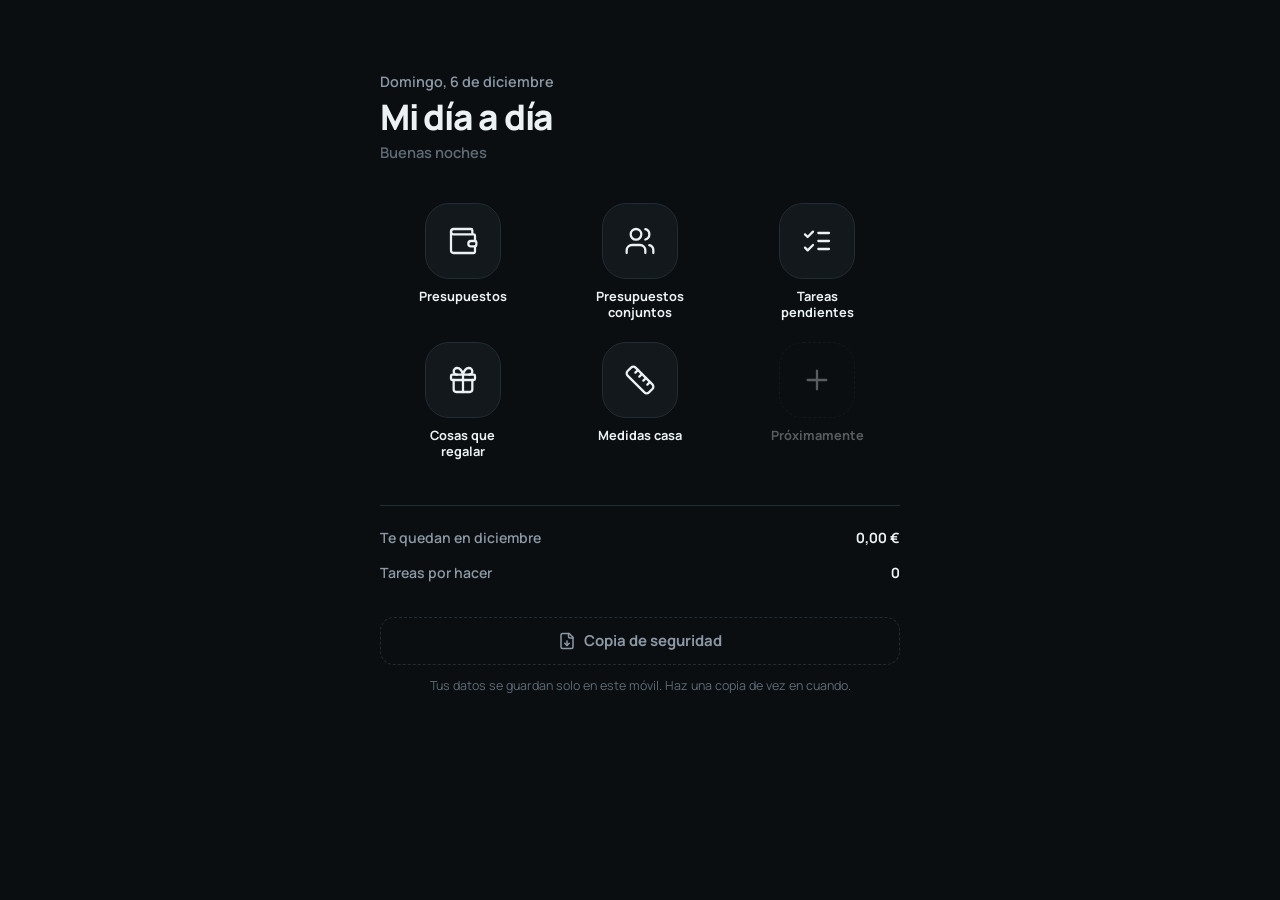
==== commit 44cfa33e: "Add files via upload" ====
--- a/index.html
+++ b/index.html
@@ -228,6 +228,8 @@
 .seg button{padding:9px;border-radius:10px;font-weight:700;color:var(--muted);font-size:.9rem}
 .seg button[aria-pressed="true"]{background:var(--fg);color:var(--bg)}
 .addbar{display:flex;gap:8px}
+.ctxtag{align-self:flex-start;display:inline-flex;align-items:center;gap:7px;font-size:.78rem;font-weight:700;letter-spacing:.02em;color:var(--fg);background:var(--s2);border:1px solid var(--line);border-radius:999px;padding:6px 12px}
+.ctxtag svg{width:15px;height:15px}
 .addbar .inp{flex:1;padding:13px 14px;font-size:1rem;font-weight:500}
 .addbar .inp:focus{border-color:var(--fg)}
 .addbtn{width:50px;height:50px;border-radius:15px;background:var(--fg);color:var(--bg);display:grid;place-items:center;flex:none}
@@ -415,6 +417,9 @@
 /* ---------- estado ---------- */
 const S={months:{},cats:CATS_DEFAULT.map(c=>({...c})),ym:CUR,year:+CUR.slice(0,4),tab:'inicio',app:'hub',anuales:[],ready:false,mode:null,open:{},confirm:null};
 let col=null,dl=null;
+const D={main:{months:S.months,cats:S.cats,anuales:S.anuales},cj:{months:{},cats:CATS_DEFAULT.map(c=>({...c})),anuales:[]}};S.ctx='main';
+for(const k of ['months','cats','anuales'])Object.defineProperty(S,k,{get(){return D[S.ctx][k]},set(v){D[S.ctx][k]=v},enumerable:true,configurable:true});
+const px=()=>S.ctx==='cj'?'c':'';
 /* ---------- almacenamiento en el dispositivo (IndexedDB, con localStorage de reserva) ---------- */
 const KV={m:{},db:null};
 function kvGet(k){return Object.prototype.hasOwnProperty.call(KV.m,k)?KV.m[k]:null}
@@ -440,8 +445,10 @@
 
 /* ---------- guardado ---------- */
 const LS='libreta-gastos-v1';
-function loadLocal(){try{const d=JSON.parse(kvGet(LS)||'null');if(d){S.months=d.months||{};if(Array.isArray(d.anuales))S.anuales=d.anuales;if(d.cats&&d.cats.length)S.cats=fixCats(d.cats)}}catch(e){}}
-function saveLocal(){try{kvSet(LS,JSON.stringify({months:S.months,cats:S.cats,anuales:S.anuales}))}catch(e){toast('No se ha podido guardar en este navegador.')}}
+const LSC='mi-dia-conjuntos-v1';
+function loadLocal(){
+  for(const [c,k] of [['main',LS],['cj',LSC]])try{const d=JSON.parse(kvGet(k)||'null');if(d){const T=D[c];T.months=d.months||{};if(Array.isArray(d.anuales))T.anuales=d.anuales;if(d.cats&&d.cats.length)T.cats=fixCats(d.cats)}}catch(e){}}
+function saveLocal(){try{kvSet(LS,JSON.stringify(D.main));kvSet(LSC,JSON.stringify(D.cj))}catch(e){toast('No se ha podido guardar en este navegador.')}}
 const pend={},busy={};
 function writeDoc(key,data){
   if(S.mode!=='db'){if(key.startsWith('t-'))saveTasksLocal();else if(key.startsWith('g-'))saveGiftsLocal();else if(key.startsWith('h-'))saveHouseLocal();else saveLocal();return}
@@ -450,18 +457,19 @@
     try{if(d.__del)await col.doc(key).delete();else await col.doc(key).set(d)}catch(e){toast('No se ha guardado el cambio ('+((e&&e.code)||'error')+'). Repítelo con conexión.')}}
     busy[key]=false})();
 }
-function saveMonth(ym){const m=peek(ym);writeDoc('m-'+ym,{ym,ing:m.ing,gas:m.gas,t:Date.now()})}
-function saveCats(){writeDoc('ajustes',{cats:S.cats,t:Date.now()})}
-function saveAnuales(){writeDoc('anuales',{items:S.anuales,t:Date.now()})}
-function applySnap(snap){
-  const months={};let cats=null;
+function saveMonth(ym){const m=peek(ym);writeDoc(px()+'m-'+ym,{ym,ing:m.ing,gas:m.gas,t:Date.now()})}
+function saveCats(){writeDoc(px()+'ajustes',{cats:S.cats,t:Date.now()})}
+function saveAnuales(){writeDoc(px()+'anuales',{items:S.anuales,t:Date.now()})}
+function snapCtx(snap,c,p){
+  const T=D[c],months={};let cats=null,L=p.length+2;
   for(const d of snap.docs){const v=plain(d);
-    if(d.id==='ajustes'){if(!busy.ajustes&&Array.isArray(v.cats)&&v.cats.length)cats=v.cats}
-    else if(d.id==='anuales'){if(!busy.anuales&&Array.isArray(v.items))S.anuales=v.items}
-    else if(d.id.startsWith('m-')){const ym=d.id.slice(2);months[ym]=busy[d.id]?peek(ym):{ing:Array.isArray(v.ing)?v.ing:[],gas:Array.isArray(v.gas)?v.gas:[]}}}
-  for(const k in busy){if(busy[k]&&k.startsWith('m-'))months[k.slice(2)]=peek(k.slice(2))}
-  S.months=months; if(cats)S.cats=fixCats(cats);
-}
+    if(d.id===p+'ajustes'){if(!busy[d.id]&&Array.isArray(v.cats)&&v.cats.length)cats=v.cats}
+    else if(d.id===p+'anuales'){if(!busy[d.id]&&Array.isArray(v.items))T.anuales=v.items}
+    else if(d.id.startsWith(p+'m-')){const ym=d.id.slice(L);months[ym]=busy[d.id]?(T.months[ym]||{ing:[],gas:[]}):{ing:Array.isArray(v.ing)?v.ing:[],gas:Array.isArray(v.gas)?v.gas:[]}}}
+  for(const k in busy){if(busy[k]&&k.startsWith(p+'m-'))months[k.slice(L)]=T.months[k.slice(L)]||{ing:[],gas:[]}}
+  T.months=months;if(cats)T.cats=fixCats(cats);
+}
+function applySnap(snap){snapCtx(snap,'main','');snapCtx(snap,'cj','c')}
 
 function plain(d){try{return JSON.parse(JSON.stringify(d.data()||{}))}catch(e){return {}}}
 /* ---------- categoría sugerida ---------- */
@@ -493,6 +501,7 @@
   const v=$('#view');
   if(!S.ready){v.innerHTML='<div class="loading">Abriendo tu libreta…</div>';return}
   v.innerHTML=S.tab==='inicio'?viewInicio():S.tab==='categorias'?viewCats():S.tab==='historial'?viewHist():S.tab==='anuales'?viewAnuales():viewAjustes();
+  if(S.ctx==='cj'){v.insertAdjacentHTML('afterbegin',`<div class="ctxtag">${ic('users')} Presupuestos conjuntos</div>`)}
 }
 
 function balanceCard(label,ti,tg,ioActs){
@@ -737,7 +746,7 @@
 function hexRgb(h){h=h.replace('#','');return[parseInt(h.slice(0,2),16),parseInt(h.slice(2,4),16),parseInt(h.slice(4,6),16)]}
 function pdfFrame(doc,title,sub){
   doc.setFillColor(10,14,17);doc.rect(0,0,210,44,'F');
-  doc.setFont('helvetica','bold');doc.setFontSize(9);doc.setTextColor(127,224,194);doc.text('LIBRETA DE GASTOS',14,15);
+  doc.setFont('helvetica','bold');doc.setFontSize(9);doc.setTextColor(127,224,194);doc.text(S.ctx==='cj'?'PRESUPUESTOS CONJUNTOS':'LIBRETA DE GASTOS',14,15);
   doc.setFontSize(22);doc.setTextColor(255,255,255);doc.text(P(title),14,27);
   doc.setFont('helvetica','normal');doc.setFontSize(9);doc.setTextColor(140,153,164);doc.text(P(sub),14,35);
 }
@@ -788,7 +797,7 @@
   if(!dl){toast('Las descargas no están disponibles en esta vista.');return}
   if(!window.jspdf||!window.jspdf.jsPDF){toast('El generador de PDF no ha cargado. Recarga la página.');return}
   let doc,name;
-  try{if(kind==='mes'){doc=buildMonthPDF(S.ym);name='gastos-'+S.ym+'.pdf'}else{doc=buildYearPDF(S.year);name='gastos-'+S.year+'.pdf'}}
+  try{if(kind==='mes'){doc=buildMonthPDF(S.ym);name=(S.ctx==='cj'?'conjuntos-':'gastos-')+S.ym+'.pdf'}else{doc=buildYearPDF(S.year);name=(S.ctx==='cj'?'conjuntos-':'gastos-')+S.year+'.pdf'}}
   catch(e){toast('No se ha podido crear el PDF.');return}
   try{await dl.save({filename:name,data:doc.output('blob')});toast('PDF guardado')}
   catch(e){const c=e&&e.code;if(c==='declined')return;if(c==='rate_limited'){toast('Ya hay una descarga pendiente.');return}toast('No se ha podido descargar el PDF ('+(c||'error')+').')}
@@ -824,7 +833,7 @@
   return long?d+(d===1?' día ':' días ')+(h%24)+' h':d+' d';}
 function isoDay(ms){const d=new Date(ms);return d.getFullYear()+'-'+pad(d.getMonth()+1)+'-'+pad(d.getDate())}
 
-function go(app){S.app=app;TK.open=null;TK.confirm=null;closeSheet();render();window.scrollTo(0,0)}
+function go(app){S.ctx=app==='conjuntos'?'cj':'main';S.app=app==='conjuntos'?'gastos':app;TK.open=null;TK.confirm=null;closeSheet();render();window.scrollTo(0,0)}
 function render(){
   document.body.classList.toggle('no-tabbar',S.app!=='gastos');
   document.querySelector('.tabbar').hidden=S.app!=='gastos';
@@ -843,6 +852,7 @@
     <h1>Mi día a día</h1><div class="greet">${greet}</div>
     <div class="apps">
       <button class="appbtn" data-act="open" data-app="gastos"><span class="tile">${ic('wallet')}</span><span class="nm">Presupuestos</span></button>
+      <button class="appbtn" data-act="open" data-app="conjuntos"><span class="tile">${ic('users')}</span><span class="nm">Presupuestos conjuntos</span></button>
       <button class="appbtn" data-act="open" data-app="tareas"><span class="tile">${ic('tasks')}</span>${np?`<span class="badge">${np}</span>`:''}<span class="nm">Tareas pendientes</span></button>
       <button class="appbtn" data-act="open" data-app="regalos"><span class="tile">${ic('gift')}</span><span class="nm">Cosas que regalar</span></button>
       <button class="appbtn" data-act="open" data-app="medidas"><span class="tile">${ic('ruler')}</span><span class="nm">Medidas casa</span></button>
@@ -925,7 +935,7 @@
 
 
 /* ================= COSAS QUE REGALAR ================= */
-const GK={people:[],open:{},gopen:null,price:null,confirm:null};
+const GK={people:[],open:{},gopen:null,price:null,confirm:null,bulk:false,bulkText:''};
 const LSG='mi-dia-regalos-v1';
 function ensureYo(){if(!GK.people.some(p=>p.yo))GK.people.unshift({id:'yo',nombre:'Yo',yo:true,creada:0,regalos:[]})}
 function loadGiftsLocal(){try{const d=JSON.parse(kvGet(LSG)||'null');if(Array.isArray(d))GK.people=d}catch(e){}ensureYo()}
@@ -953,6 +963,7 @@
   const all=GK.people.flatMap(p=>p.yo?[]:p.regalos),pend=all.filter(g=>!g.hecho).length;
   let h=`<div class="gsum"><div><span>Gastado</span><b>${eur(giftSpent())}</b></div><div><span>Por regalar</span><b>${pend}</b></div></div>`;
   h+=`<div class="addbar"><input class="inp" id="gNewP" maxlength="40" autocomplete="off" placeholder="Añadir persona…" aria-label="Nueva persona" enterkeyhint="done"><button class="addbtn" data-act="gAddP" aria-label="Añadir persona">${ic('userplus')}</button></div>`;
+  h+=GK.bulk?bulkHTML():`<button class="btn mini" data-act="gBulk" style="align-self:flex-start">${ic('plus')} Añadir varios de golpe</button>`;
   h+='<div class="plist">'+peopleSorted().map(personHTML).join('')+'</div>';
   if(GK.people.length===1)h+=`<p class="note">Escribe arriba el nombre de alguien para empezar a apuntarle ideas.</p>`;
   $('#view').innerHTML=`<div class="wrap screen" style="gap:14px">${h}</div>`;
@@ -1025,6 +1036,51 @@
   GK.confirm=null;if(AS)for(const g of p.regalos)if(g.foto)AS.delete(g.foto).catch(()=>{});GK.people=GK.people.filter(x=>x.id!==id);delete GK.open[id];
   if(S.mode==='db'){delPend.add('g-'+id);writeDoc('g-'+id,{__del:true});setTimeout(()=>delPend.delete('g-'+id),15000)}else saveGiftsLocal();
   renderRegalos();toast(p.nombre+' borrado de la lista')}
+
+/* --- Añadir varios --- */
+const BULK_PRELOAD="Yo:\nDrones\nUpgreen smart finder\nEscalada\nRafting\nFunda safariland\nGuantes mechanic\nCinturón paisano safariland\nFiltro de agua\nSubmarinismo\nCartera para placa policía\nRocodromo\nMaquinilla de afeitar\nPala\nPendrive con código\nCascos cancelación de ruido\n\nEnrique y Maricarmen:\nMolinillo viento\nAlfombrillas coche\nManta coche para perro\n\nGorda:\nManta coche para perro\nSujetador Victoria's Secret\nIr al ACTION\nCepillo para mover matcha\nEquipo música coche\nFiguras de Disney\nACEITE DEL RICO!!!\nColores para pintar\nAceite El Corte Inglés bueno\nFigura novia cadáver\nPlacas suelo para pilates\nTapacubos\nAlfombrillas\nSilvanian\nJuguete x\nSet de lápices de colores gigante Costco\nReloj de Xiaomi S4\nMINERALES\nJOSE LUIS\nSwitch\nEsqueje planta cara\nFerreros\nInvernadero\nAlgo para plantar esquejes\nHuerto urbano\nTintado lunas\nNintendo DS\nPlantas (monstera)\nRopa Duki\nMatrículas\nAlgo personalizado con nuestra fecha\nBarbie\nAbrigo\nChaqueta Levis oversize\nColonia Britney Spears\nCharms Pandora\nMonster High\nAlfombrillas coche\nFundas móvil\nAnillo para pasar vídeos TikTok\nAuriculares Vieta\n\nYeray:\nCargador automático BBs\n\nÁlvaro:\nCapitán Calzoncillos\nCamiseta fútbol\n\nPapa y mamá:\nAparato para pasar de cinta a DVD";
+function parseBulk(txt){
+  const out=[];let cur=null;
+  const person=n=>{const k=n.trim();let o=out.find(x=>x.n.toLowerCase()===k.toLowerCase());if(!o){o={n:k,items:[]};out.push(o)}return o};
+  for(let raw of String(txt||'').split(/\r?\n/)){
+    let l=raw.trim();if(!l)continue;
+    l=l.replace(/^#+\s*/,'');
+    const m=l.match(/^([^:]{1,40}):\s*(.*)$/);
+    if(m){cur=person(m[1]);l=m[2].trim();if(!l)continue}
+    else if(/^#/.test(raw.trim())){cur=person(l);continue}
+    if(!cur)cur=person('Yo');
+    l=l.slice(0,80);if(l)cur.items.push({texto:l});
+  }
+  return out.filter(x=>x.items.length);
+}
+function bulkSummary(){const r=parseBulk(GK.bulkText);const n=r.reduce((a,x)=>a+x.items.length,0);
+  return r.length?`${n} ${n===1?'regalo':'regalos'} para ${r.length} ${r.length===1?'persona':'personas'}: `+r.map(x=>`${esc(x.n)} (${x.items.length})`).join(', '):'Escribe o pega la lista.'}
+function bulkHTML(){
+  return `<div class="panel" style="padding:14px;display:flex;flex-direction:column;gap:10px">
+    <b>Añadir varios de golpe</b>
+    <p class="empty" style="padding:0;margin:0;text-align:left">Una línea por regalo. Pon el nombre de la persona en una línea con dos puntos (<i>Mamá:</i>) y debajo sus regalos. «Yo» es tu lista.</p>
+    <textarea class="inp" id="bulkTxt" style="min-height:220px;font-weight:500;line-height:1.5;font-family:var(--f)" placeholder="Yo:&#10;Drones&#10;Cascos&#10;&#10;Mamá:&#10;Perfume&#10;Bufanda" aria-label="Lista de regalos">${esc(GK.bulkText)}</textarea>
+    <div class="note" id="bulkSum" style="margin:0">${bulkSummary()}</div>
+    <div class="row2" style="display:flex;gap:8px;flex-wrap:wrap"><button class="btn white mini" data-act="gBulkOk">Añadir todo</button><button class="btn mini" data-act="gBulk">Cancelar</button>${BULK_PRELOAD?`<button class="btn mini" data-act="gBulkFill">Rellenar con mi lista de cumpleaños</button>`:''}</div>
+  </div>`;
+}
+function gBulkOk(){
+  const r=parseBulk(GK.bulkText);if(!r.length){toast('No hay nada que añadir.');return}
+  let nP=0,nG=0,t=Date.now();const touched=new Set();
+  for(const x of r){
+    let p=/^(yo|m[ií])$/i.test(x.n)?GK.people.find(q=>q.yo):GK.people.find(q=>!q.yo&&q.nombre.toLowerCase()===x.n.toLowerCase());
+    if(!p){p={id:newId(),nombre:x.n,yo:false,creada:t++,regalos:[]};GK.people.push(p);nP++}
+    for(const it of x.items){
+      if(p.regalos.some(g=>g.texto.toLowerCase()===it.texto.toLowerCase()))continue;
+      p.regalos.push({id:newId(),texto:it.texto,nota:'',hecho:false,precio:null,creado:t++,hechoEn:null});nG++;
+    }
+    touched.add(p);
+  }
+  for(const p of touched)savePerson(p);
+  GK.bulk=false;GK.bulkText='';renderRegalos();window.scrollTo(0,0);
+  toast(nG?`Añadidos ${nG} regalos`+(nP?` y ${nP} personas nuevas`:''):'Todo estaba ya en la lista');
+}
+document.addEventListener('input',e=>{if(e.target.id!=='bulkTxt')return;GK.bulkText=e.target.value;const s=$('#bulkSum');if(s)s.innerHTML=bulkSummary()});
 const gTimers={};
 document.addEventListener('input',e=>{const ds=e.target.dataset;if(!ds||!(ds.gedit||ds.gnote||ds.gprice||ds.pname))return;
   const p=person(ds.p||ds.pname);if(!p)return;
@@ -1213,7 +1269,7 @@
   SH={kind:'backup'};
   const imp=S.pendingImport;
   $('#sheet').innerHTML=`<div class="grab"></div><div class="sh"><h2>Copia de seguridad</h2><button type="button" class="round" data-act="close" aria-label="Cerrar">${ic('x')}</button></div>
-  <p class="empty" style="padding:8px 0">Guarda en un archivo todos tus datos (gastos, gastos anuales, tareas, regalos y medidas, con sus fotos) o recupéralos desde una copia.</p>
+  <p class="empty" style="padding:8px 0">Guarda en un archivo todos tus datos (gastos, presupuestos conjuntos, gastos anuales, tareas, regalos y medidas, con sus fotos) o recupéralos desde una copia.</p>
   <div style="display:flex;flex-direction:column;gap:10px">
     <button class="btn white full" data-act="exportData" ${dl?'':'disabled'}>${ic('pdf')} Exportar copia</button>
     <label class="btn full photo-btn">${ic('undo')} Importar una copia<input type="file" accept="application/json,.json" data-import="1"></label>
@@ -1226,7 +1282,7 @@
 }
 async function exportData(){
   if(!dl){toast('Las descargas no están disponibles aquí.');return}
-  const data=JSON.parse(JSON.stringify({app:'mi-dia-a-dia',version:1,exportado:Date.now(),months:S.months,cats:S.cats,anuales:S.anuales,tareas:TK.list,regalos:GK.people.filter(p=>!p.yo||p.regalos.length),medidas:HK.items}));
+  const data=JSON.parse(JSON.stringify({app:'mi-dia-a-dia',version:1,exportado:Date.now(),months:S.months,cats:S.cats,anuales:S.anuales,conjuntos:D.cj,tareas:TK.list,regalos:GK.people.filter(p=>!p.yo||p.regalos.length),medidas:HK.items}));
   const withPhoto=[];for(const p of data.regalos)for(const g of p.regalos||[])if(g.foto)withPhoto.push(g);for(const it of data.medidas)if(it.foto)withPhoto.push(it);
   let fail=0;if(withPhoto.length)toast('Preparando '+withPhoto.length+' foto'+(withPhoto.length===1?'':'s')+'…');
   for(const o of withPhoto){try{const r=await fetch('/_blob/'+o.foto);if(!r.ok)throw 0;o.fotoData=await blobToDataURL(await r.blob());delete o.foto}catch(e){fail++;delete o.foto}}
@@ -1238,8 +1294,9 @@
 function applyImport(){
   const d=S.pendingImport;if(!d)return;S.pendingImport=null;
   S.months=d.months||{};if(Array.isArray(d.cats)&&d.cats.length)S.cats=fixCats(d.cats);S.anuales=Array.isArray(d.anuales)?d.anuales:[];
+  if(d.conjuntos&&typeof d.conjuntos==='object'){const c=d.conjuntos;D.cj={months:c.months||{},cats:Array.isArray(c.cats)&&c.cats.length?fixCats(c.cats):CATS_DEFAULT.map(x=>({...x})),anuales:Array.isArray(c.anuales)?c.anuales:[]}}
   TK.list=Array.isArray(d.tareas)?d.tareas:[];GK.people=Array.isArray(d.regalos)?d.regalos:[];ensureYo();HK.items=Array.isArray(d.medidas)?d.medidas:[];
-  if(S.mode==='db'){for(const ym in S.months)saveMonth(ym);saveCats();saveAnuales();for(const t of TK.list)saveTask(t);for(const p of GK.people)if(!p.yo||p.regalos.length)savePerson(p);for(const it of HK.items)saveHouse(it)}
+  if(S.mode==='db'){for(const ym in S.months)saveMonth(ym);saveCats();saveAnuales();if(d.conjuntos){S.ctx='cj';for(const ym in S.months)saveMonth(ym);saveCats();saveAnuales();S.ctx='main'}for(const t of TK.list)saveTask(t);for(const p of GK.people)if(!p.yo||p.regalos.length)savePerson(p);for(const it of HK.items)saveHouse(it)}
   else{saveLocal();saveTasksLocal();saveGiftsLocal();saveHouseLocal()}
   closeSheet();render();toast('Datos recuperados');
 }
@@ -1270,7 +1327,7 @@
     case 'editI':openIngreso(id);break;
     case 'close':closeSheet();break;
     case 'home':go('hub');break;
-    case 'open':go(b.dataset.app);if(b.dataset.app==='gastos'){S.tab='inicio';render()}break;
+    case 'open':go(b.dataset.app);if(S.app==='gastos'){S.tab='inicio';render()}break;
     case 'tView':TK.view=b.dataset.v;TK.open=null;TK.confirm=null;renderTareas();break;
     case 'tAdd':tAdd();break;
     case 'tOpen':TK.open=TK.open===id?null:id;TK.confirm=null;renderTareas();break;
@@ -1278,6 +1335,9 @@
     case 'tUndone':tUndone(id);break;
     case 'tDel':tDel(id);break;
     case 'gAddP':gAddP();break;
+    case 'gBulk':GK.bulk=!GK.bulk;renderRegalos();break;
+    case 'gBulkOk':gBulkOk();break;
+    case 'gBulkFill':GK.bulkText=BULK_PRELOAD;renderRegalos();break;
     case 'backup':S.pendingImport=null;openBackup();break;
     case 'exportData':exportData();break;
     case 'importOk':applyImport();break;
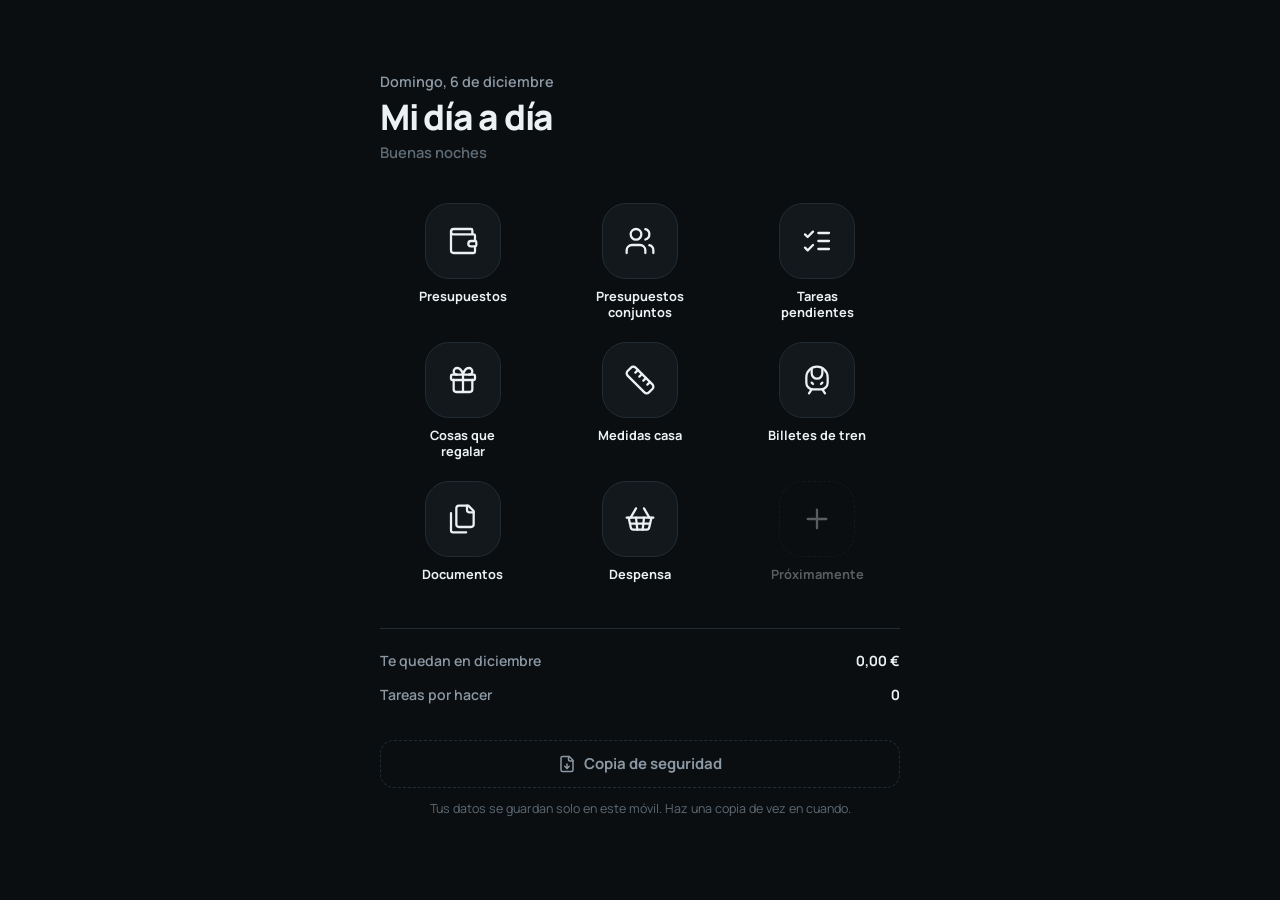
==== commit ba252019: "Add files via upload" ====
--- a/index.html
+++ b/index.html
@@ -360,6 +360,358 @@
 .loading{padding:60px 0;text-align:center;color:var(--muted)}
 @media (prefers-reduced-motion: reduce){*{animation:none!important;transition:none!important}}
 </style>
+<style>
+/* ===== Apartados nuevos: billetes, documentos y despensa (mismo sistema visual) ===== */
+:root{--neg-ink:#2A0A05;--neg-soft:#F3B8AE;--neg-bg:#1F1412;--neg-line:#4A231E;--paper:#F6F6F2;--ink:#14181B;--ink-muted:#5F686F;--paper-line:#DEE0DC}
+html.locked{overflow:hidden}
+.vh{position:absolute;width:1px;height:1px;opacity:0;pointer-events:none;overflow:hidden}
+.btn{position:relative}
+.btn.big{padding:15px 16px;font-size:1rem;border-radius:16px}
+.top>.btn.mini{flex:none;white-space:nowrap}
+.spin{width:18px;height:18px;flex:none;border-radius:50%;border:2.5px solid var(--s3);border-top-color:var(--mint);animation:spin .8s linear infinite;display:inline-block}
+@keyframes spin{to{transform:rotate(360deg)}}
+.linkbtn{display:inline-flex;align-items:center;gap:6px;font-size:.84rem;font-weight:700;color:var(--mint);cursor:pointer;position:relative;padding:6px 0;margin-top:2px}
+.field.bad .inp{border-color:var(--neg)}
+.field .inp[type=date],.field .inp[type=time]{min-height:46px}
+.tab{position:relative}
+.tabbar .in.three{grid-template-columns:1fr 76px 1fr}
+#layer{position:fixed;inset:0;z-index:40}
+.appbtn .badge.red{background:var(--neg);color:var(--neg-ink)}
+.hubnote b.neg{color:var(--neg)}
+.tempty.b-empty{padding:30px 10px 6px}
+.b-empty b{display:block;color:var(--fg);font-size:1.05rem;margin-bottom:4px}
+.b-fold{display:flex;align-items:center;justify-content:space-between;width:100%;padding:6px 2px;font-size:.74rem;font-weight:800;letter-spacing:.1em;color:var(--dim);text-transform:uppercase}
+.b-fold svg{width:16px;height:16px}
+.b-busy{display:flex;flex-direction:column;align-items:center;gap:14px;padding:54px 10px;color:var(--muted);font-weight:600;text-align:center}
+.b-busy .spin{width:30px;height:30px;border-width:3px}
+
+/* ---- Billetes ---- */
+.b-next{background:var(--s1);border:1px solid var(--line);border-radius:22px;padding:16px 16px 14px;display:flex;flex-direction:column;gap:12px}
+.b-next .k{font-size:.8rem;font-weight:700;color:var(--muted)}
+.b-nrow{display:flex;align-items:flex-end;gap:14px;min-width:0}
+.b-next .big{font-size:2.7rem;font-weight:800;letter-spacing:-.045em;line-height:.9}
+.b-next .to{font-size:.86rem;color:var(--muted);font-weight:600;line-height:1.35;min-width:0}
+.b-next .to b{color:var(--fg);font-weight:700}
+.b-next .to svg{width:14px;height:14px;display:inline;vertical-align:-2px}
+.b-nfacts{display:flex;flex-wrap:wrap;gap:6px}
+.b-nfacts:empty{display:none}
+.b-nfacts span{font-size:.78rem;font-weight:700;background:var(--s2);border:1px solid var(--line);border-radius:8px;padding:4px 8px}
+.b-next .btn{padding:13px}
+.b-days{display:flex;flex-direction:column;gap:10px}
+.b-day{background:var(--s1);border:1px solid var(--line);border-radius:18px;overflow:hidden}
+.b-day.past{opacity:.75}
+.b-dhead{display:grid;grid-template-columns:50px minmax(0,1fr) auto;gap:14px;align-items:center;width:100%;padding:12px 12px 12px 10px;text-align:left}
+.b-date{display:flex;flex-direction:column;align-items:center;line-height:1;padding-right:12px;border-right:1px solid var(--line)}
+.b-date span{font-size:.62rem;font-weight:800;letter-spacing:.1em;text-transform:uppercase;color:var(--muted)}
+.b-date b{font-size:1.75rem;font-weight:800;margin:3px 0 2px;letter-spacing:-.03em}
+.b-sum{min-width:0;display:flex;flex-direction:column;gap:4px}
+.b-r{font-weight:700;line-height:1.3;display:-webkit-box;-webkit-line-clamp:2;-webkit-box-orient:vertical;overflow:hidden}
+.b-r .arr svg{width:14px;height:14px;display:inline;vertical-align:-2px;color:var(--muted)}
+.b-meta{color:var(--muted);font-size:.8rem;font-weight:600;display:flex;flex-wrap:wrap;gap:2px 10px}
+.b-meta b{color:var(--fg);font-weight:800}
+.b-side{display:flex;flex-direction:column;align-items:flex-end;gap:8px;color:var(--muted)}
+.b-side>svg{width:18px;height:18px;transition:transform .2s}
+.b-day.open .b-side>svg{transform:rotate(180deg)}
+.b-chip{font-size:.7rem;font-weight:800;padding:4px 8px;border-radius:99px;border:1px solid var(--line);color:var(--muted);white-space:nowrap}
+.b-chip.hot{background:var(--fg);border-color:var(--fg);color:var(--bg)}
+.b-tickets{display:flex;flex-direction:column;gap:12px;padding:0 10px 12px}
+.b-ticket{--notch:var(--s1);background:var(--paper);color:var(--ink);border-radius:14px}
+.b-main{padding:14px 16px 4px}
+.b-top{display:flex;justify-content:space-between;align-items:baseline;gap:10px;font-size:.76rem;font-weight:700;color:var(--ink-muted)}
+.b-top b{color:var(--ink);font-weight:800;margin-right:4px}
+.b-route{display:grid;grid-template-columns:auto minmax(0,1fr) auto;gap:10px;margin-top:10px}
+.b-route .end{text-align:right}
+.b-time{font-size:2.15rem;font-weight:800;letter-spacing:-.045em;line-height:1}
+.b-st{margin-top:5px;font-size:.84rem;font-weight:700;line-height:1.25;max-width:13ch;overflow-wrap:anywhere}
+.b-route .end .b-st{margin-left:auto}
+.b-line{position:relative;height:34px;display:flex;align-items:center;justify-content:center}
+.b-line::before{content:"";position:absolute;left:0;right:4px;top:50%;height:2px;background:var(--ink);border-radius:2px}
+.b-line::after{content:"";position:absolute;right:0;top:calc(50% - 4px);width:8px;height:8px;border-radius:50%;background:var(--ink)}
+.b-line span{position:relative;background:var(--paper);padding:0 6px;font-size:.74rem;font-weight:700;color:var(--ink-muted);white-space:nowrap}
+.b-grid{display:grid;grid-template-columns:repeat(4,minmax(0,1fr));grid-auto-flow:row dense;gap:10px 12px;margin:14px 0 10px}
+.b-grid div{min-width:0}
+.b-grid .w2{grid-column:span 2}
+.b-grid dt{font-size:.68rem;font-weight:700;color:var(--ink-muted)}
+.b-grid dd{margin:2px 0 0;font-weight:800;font-size:1.25rem;line-height:1.1;letter-spacing:-.02em;overflow-wrap:anywhere}
+.b-grid dd small{font-size:.62em}
+.b-grid dd.txt{font-size:.92rem;font-weight:700;letter-spacing:0}
+.b-grid dd.loc{font-size:1.05rem;letter-spacing:.05em}
+.b-copy{display:inline-flex;align-items:center;gap:6px;text-align:left;font-weight:800}
+.b-copy svg{width:14px;height:14px;color:var(--ink-muted)}
+.b-note{font-size:.84rem;font-weight:600;background:color-mix(in srgb,var(--ink) 6%,transparent);border-radius:8px;padding:8px 10px;margin:0 0 10px;white-space:pre-wrap}
+.b-perf{position:relative;height:20px}
+.b-perf::before{content:"";position:absolute;left:16px;right:16px;top:50%;border-top:2px dashed var(--paper-line)}
+.b-perf::after{content:"";position:absolute;inset:0;background:radial-gradient(circle at 0 50%,var(--notch) 9.5px,transparent 10px),radial-gradient(circle at 100% 50%,var(--notch) 9.5px,transparent 10px)}
+.b-code{display:flex;flex-direction:column;align-items:center;gap:8px;width:100%;padding:6px 16px 14px;color:var(--ink-muted);font-size:.78rem;font-weight:700}
+.b-code img{width:min(220px,66%);height:auto;background:#fff;image-rendering:pixelated;border-radius:4px}
+.b-code.wide img{width:100%;max-width:340px}
+.b-code span{display:inline-flex;align-items:center;gap:6px}
+.b-code svg{width:14px;height:14px}
+.b-nocode{display:flex;align-items:center;gap:12px;width:calc(100% - 32px);margin:6px 16px 14px;padding:12px;border-radius:10px;border:1.5px dashed var(--paper-line);text-align:left;color:var(--ink)}
+.b-nocode img{width:46px;height:62px;object-fit:cover;object-position:top;border-radius:3px;border:1px solid var(--paper-line);flex:none}
+.b-nocode b{display:block;font-size:.9rem}
+.b-nocode small{display:block;color:var(--ink-muted);font-size:.78rem;margin-top:2px;font-weight:600}
+.b-acts{display:flex;border-top:1px solid var(--paper-line);padding:4px 6px}
+.b-acts button{flex:1;padding:11px 4px;border-radius:8px;font-size:.82rem;font-weight:800;color:var(--ink)}
+.b-acts button:active{background:color-mix(in srgb,var(--ink) 7%,transparent)}
+.b-acts .del{color:#B4362C}
+.b-confirm{display:flex;align-items:center;gap:8px;border-top:1px solid var(--paper-line);padding:8px 10px 8px 16px;font-size:.86rem;font-weight:700}
+.b-confirm span{flex:1;min-width:0}
+.b-confirm button{border-radius:9px;padding:9px 13px;font-weight:800;font-size:.84rem;background:color-mix(in srgb,var(--ink) 8%,transparent);color:var(--ink)}
+.b-confirm .yes{background:#B4362C;color:#fff}
+.b-confirm.dark{border:1px solid var(--neg);border-radius:14px;padding:10px 10px 10px 14px;background:var(--s1);color:var(--fg)}
+.b-confirm.dark button{background:var(--s2);color:var(--fg)}
+.b-confirm.dark .yes{background:var(--neg);color:var(--neg-ink)}
+.b-pick{position:relative;display:flex;flex-direction:column;align-items:center;gap:8px;text-align:center;margin-top:12px;padding:28px 18px;border:1.5px dashed var(--s3);border-radius:20px;background:var(--s2);cursor:pointer}
+.b-pick>svg{width:40px;height:40px;stroke-width:1.6;color:var(--fg)}
+.b-pick b{font-size:1.05rem}
+.b-pick>span:not(.btn){color:var(--muted);font-size:.86rem;font-weight:600;max-width:32ch;line-height:1.45}
+.b-pick .btn{margin-top:6px}
+.b-draft{background:var(--s2);border:1px solid var(--line);border-radius:18px;padding:14px;margin-top:12px}
+.b-draft .inp{background:var(--s1)}
+.b-dn{font-size:.72rem;font-weight:800;letter-spacing:.08em;text-transform:uppercase;color:var(--dim);margin-bottom:10px}
+.b-dcode{display:flex;gap:14px;align-items:center}
+.b-dcode b{display:block;font-size:.92rem}
+.b-dcode small{display:block;color:var(--muted);font-size:.8rem;font-weight:600;margin-top:2px}
+.b-qthumb{width:76px;height:76px;flex:none;border-radius:10px;background:#fff;display:grid;place-items:center;overflow:hidden}
+.b-qthumb img{max-width:100%;max-height:100%;image-rendering:pixelated}
+.b-qthumb.none{background:var(--s3);color:var(--dim)}
+.b-qthumb.none svg{width:28px;height:28px}
+.b-fgrid{display:grid;grid-template-columns:repeat(2,minmax(0,1fr));gap:0 10px}
+.b-fgrid .s2{grid-column:1/-1}
+.b-fgrid .field{min-width:0}
+.b-seg{display:flex;gap:6px;flex-wrap:wrap}
+.b-seg button,.o-chip,.d-chip{flex:none;padding:8px 13px;border-radius:99px;background:var(--s2);border:1px solid var(--line);font-weight:700;font-size:.86rem;color:var(--muted)}
+.b-seg button{background:var(--s1)}
+.b-seg button[aria-pressed="true"],.o-chip[aria-pressed="true"],.d-chip[aria-pressed="true"]{background:var(--fg);color:var(--bg);border-color:var(--fg)}
+.b-fs{position:absolute;inset:0;background:#fff;color:#111;display:flex;flex-direction:column;padding:env(safe-area-inset-top,0px) 16px env(safe-area-inset-bottom,0px)}
+.b-fsbar{display:flex;align-items:center;justify-content:space-between;padding-block:12px;font-weight:800;font-size:1rem}
+.b-fsx{width:44px;height:44px;border-radius:50%;border:1.5px solid rgba(17,17,17,.2);display:grid;place-items:center;color:#111}
+.b-fsx svg{width:20px;height:20px}
+.b-fsbody{flex:1;display:flex;flex-direction:column;align-items:center;justify-content:center;gap:16px;min-height:0;text-align:center}
+.b-fsbody img{width:min(90vw,60vh);height:auto;max-height:62vh;object-fit:contain;image-rendering:pixelated}
+.b-fsbody img.page{width:auto;max-width:100%;image-rendering:auto}
+.b-fsroute{font-weight:800;font-size:1.3rem;line-height:1.2;letter-spacing:-.02em}
+.b-fsroute svg{width:18px;height:18px;display:inline;vertical-align:-3px}
+.b-fsinfo{font-size:.95rem;font-weight:600;display:flex;flex-wrap:wrap;justify-content:center;gap:4px 14px}
+.b-fstip{font-size:.8rem;color:#666;font-weight:600}
+.b-fsalt{font-weight:800;font-size:.86rem;text-decoration:underline;text-underline-offset:3px;padding:6px;color:#111}
+.b-fsnav{display:flex;gap:10px;padding-block:10px 16px}
+.b-fsnav button{flex:1;border:1.5px solid rgba(17,17,17,.18);border-radius:12px;padding:13px;font-weight:800;color:#111}
+.b-fsnav button:disabled{opacity:.3}
+.b-orig{position:absolute;inset:0;background:var(--bg);overflow:auto;padding-top:env(safe-area-inset-top,0px)}
+.b-origbar{position:sticky;top:0;left:0;display:flex;justify-content:space-between;align-items:center;padding:10px 16px;background:var(--bg);z-index:2}
+.b-orig img{display:block;width:100%;max-width:900px;margin:0 auto;background:#fff}
+.b-orig.z img{width:220%;max-width:none}
+
+/* ---- Documentos ---- */
+.o-search{position:relative;display:block}
+.o-search svg{position:absolute;left:13px;top:50%;width:18px;height:18px;transform:translateY(-50%);color:var(--dim);pointer-events:none}
+.o-search .inp{padding:13px 14px 13px 40px;font-size:1rem;font-weight:500}
+.o-chips{display:flex;gap:6px;overflow-x:auto;scrollbar-width:none;margin-inline:-16px;padding-inline:16px}
+.o-chips::-webkit-scrollbar{display:none}
+.o-chips.o-wrapc{flex-wrap:wrap;margin-inline:0;padding-inline:0;overflow:visible}
+.o-chip{display:inline-flex;gap:6px;align-items:baseline}
+.o-chip i{font-style:normal;font-size:.74rem;opacity:.6}
+.o-list{display:flex;flex-direction:column}
+.o-list .tday:first-child{padding-top:4px}
+.o-grid{display:grid;grid-template-columns:repeat(2,minmax(0,1fr));gap:18px 14px;padding:8px 0 6px}
+@media (min-width:560px){.o-grid{grid-template-columns:repeat(3,minmax(0,1fr))}}
+.o-doc{display:flex;flex-direction:column;gap:8px;text-align:left;min-width:0}
+.o-paper{position:relative;display:block;width:100%;aspect-ratio:3/4;background:var(--paper);border-radius:8px;overflow:hidden;box-shadow:0 8px 18px rgba(0,0,0,.35)}
+.o-paper img{width:100%;height:100%;object-fit:cover;object-position:top center;display:block}
+.o-pages{position:absolute;right:6px;bottom:6px;background:rgba(18,21,23,.82);color:#fff;font-size:.7rem;font-weight:800;border-radius:6px;padding:2px 6px}
+.o-name{font-weight:700;font-size:.92rem;line-height:1.25;display:-webkit-box;-webkit-line-clamp:2;-webkit-box-orient:vertical;overflow:hidden;overflow-wrap:anywhere}
+.o-meta{color:var(--muted);font-size:.76rem;font-weight:600;display:flex;flex-wrap:wrap;gap:2px 8px;margin-top:-4px}
+.o-meta b{color:var(--fg);font-weight:800}
+.o-choose{display:grid;grid-template-columns:1fr 1fr;gap:10px;margin-top:12px}
+.o-choose label{position:relative;display:flex;flex-direction:column;align-items:center;justify-content:center;gap:8px;text-align:center;padding:26px 10px;border:1.5px dashed var(--s3);border-radius:20px;background:var(--s2);cursor:pointer;min-height:150px}
+.o-choose svg{width:32px;height:32px;stroke-width:1.7}
+.o-choose b{font-size:1rem}
+.o-choose span{color:var(--muted);font-size:.8rem;font-weight:600}
+.o-strip{display:flex;gap:10px;overflow-x:auto;padding:10px 6px 6px 2px;margin-top:6px}
+.o-pg{position:relative;flex:none;width:88px}
+.o-pg .o-paper{border-radius:6px;box-shadow:none}
+.o-pg small{display:block;text-align:center;font-size:.72rem;color:var(--muted);font-weight:700;margin-top:4px}
+.o-rm{position:absolute;top:-6px;right:-6px;width:26px;height:26px;border-radius:50%;border:2px solid var(--s1);background:var(--fg);color:var(--bg);display:grid;place-items:center;z-index:2}
+.o-rm svg{width:12px;height:12px;stroke-width:3}
+.o-pgadd{position:relative;flex:none;width:88px;aspect-ratio:3/4;border:1.5px dashed var(--s3);border-radius:6px;display:flex;flex-direction:column;align-items:center;justify-content:center;gap:6px;color:var(--muted);font-size:.74rem;font-weight:700;text-align:center;cursor:pointer}
+.o-pgadd svg{width:20px;height:20px}
+.inp.o-big{font-size:1.1rem;font-weight:700}
+.o-two{display:grid;grid-template-columns:1fr 1fr;gap:10px}
+.o-two .field{min-width:0}
+.o-viewer{position:absolute;inset:0;background:var(--bg);overflow-y:auto;overscroll-behavior:contain;padding-top:env(safe-area-inset-top,0px)}
+.o-vhead{position:sticky;top:0;z-index:2;background:var(--bg);display:flex;align-items:center;gap:12px;padding:12px 16px 10px}
+.o-vt{flex:1;min-width:0}
+.o-vt b{display:block;font-size:1.05rem;font-weight:800;letter-spacing:-.01em;overflow:hidden;text-overflow:ellipsis;white-space:nowrap}
+.o-vt span{display:block;color:var(--muted);font-size:.8rem;font-weight:600;margin-top:1px}
+.o-vbody{max-width:720px;margin:0 auto;padding:4px 16px calc(40px + env(safe-area-inset-bottom,0px));display:flex;flex-direction:column;gap:14px}
+.o-vpage{background:#fff;border-radius:6px;overflow:auto}
+.o-vpage img{display:block;width:100%;cursor:zoom-in}
+.o-viewer.z .o-vpage img{width:230%;max-width:none;cursor:zoom-out}
+.o-info{display:grid;grid-template-columns:1fr 1fr;gap:12px;background:var(--s1);border:1px solid var(--line);border-radius:16px;padding:14px;margin:0}
+.o-info dt{font-size:.72rem;font-weight:800;letter-spacing:.06em;color:var(--dim);text-transform:uppercase}
+.o-info dd{margin:3px 0 0;font-weight:700;overflow-wrap:anywhere}
+.o-info .s2{grid-column:1/-1}
+.o-info dd.nt{font-weight:500;white-space:pre-wrap}
+.o-viewer{display:flex;flex-direction:column}
+.o-vbody{flex:1;width:100%}
+.o-acts{position:sticky;bottom:0;z-index:2;display:flex;gap:4px;justify-content:center;background:color-mix(in srgb,var(--bg) 92%,transparent);backdrop-filter:blur(12px);-webkit-backdrop-filter:blur(12px);border-top:1px solid var(--line);padding:8px 8px calc(10px + env(safe-area-inset-bottom,0px))}
+.o-acts button{flex:1;max-width:120px;display:flex;flex-direction:column;align-items:center;gap:4px;padding:8px 4px;border-radius:12px;font-size:.74rem;font-weight:700;color:var(--fg)}
+.o-acts button svg{width:22px;height:22px}
+.o-acts button:active{background:var(--s2)}
+.o-acts button[disabled]{opacity:.4}
+.o-acts .del{color:var(--neg)}
+
+/* ---- Despensa ---- */
+.d-bd{position:absolute;top:0;left:calc(50% + 6px);min-width:19px;height:19px;padding:0 5px;border-radius:99px;background:var(--fg);color:var(--bg);font-size:.68rem;font-weight:800;display:grid;place-items:center;box-shadow:0 0 0 2px var(--bg)}
+.d-bd.red{background:var(--neg);color:var(--neg-ink)}
+.d-alert{border-radius:22px;padding:16px 16px 4px;background:var(--neg-bg);border:1px solid var(--neg-line)}
+.d-alert .ah{display:flex;align-items:flex-start;justify-content:space-between;gap:12px;padding-bottom:8px}
+.d-alert .k{font-size:.8rem;font-weight:700;color:var(--neg-soft);display:flex;align-items:center;gap:6px}
+.d-alert .k svg{width:15px;height:15px;color:var(--neg)}
+.d-alert .big{font-size:2.1rem;font-weight:800;letter-spacing:-.035em;line-height:1.05;margin-top:4px}
+.d-alert .big small{font-size:.46em;font-weight:700;color:var(--neg-soft);margin-left:6px;letter-spacing:0}
+.d-alert .arow{display:grid;grid-template-columns:1fr auto;gap:10px;align-items:center;padding:11px 0;border-top:1px solid var(--neg-line);width:100%;text-align:left}
+.d-alert .arow .t{min-width:0;display:flex;flex-direction:column;gap:1px}
+.d-alert .arow b{font-weight:600;white-space:nowrap;overflow:hidden;text-overflow:ellipsis}
+.d-alert .arow small{color:var(--neg-soft);font-size:.78rem;font-weight:600;opacity:.85}
+.d-alert .amore{margin:0;padding:10px 0 12px;border-top:1px solid var(--neg-line);font-size:.82rem;font-weight:600;color:var(--neg-soft)}
+.d-okline{display:flex;gap:10px;align-items:center;background:var(--s1);border:1px solid var(--line);border-radius:16px;padding:13px 14px;color:var(--muted);font-weight:600;font-size:.9rem}
+.d-okline svg{color:var(--mint);width:18px;height:18px}
+.d-tag{display:inline-flex;align-items:center;font-size:.74rem;font-weight:800;padding:3px 8px;border-radius:8px;white-space:nowrap;background:var(--s2);color:var(--muted);border:1px solid var(--line)}
+.d-tag.soon{color:var(--neg);background:color-mix(in srgb,var(--neg) 11%,transparent);border-color:color-mix(in srgb,var(--neg) 38%,transparent)}
+.d-tag.gone{background:var(--neg);color:var(--neg-ink);border-color:var(--neg)}
+.d-tag.none{color:var(--dim);background:transparent}
+.d-toolbar{display:flex;justify-content:space-between;align-items:center;gap:10px;margin-top:2px;color:var(--muted);font-weight:600;font-size:.88rem}
+.d-toolbar b{color:var(--fg);font-weight:800}
+.d-pill{display:inline-flex;align-items:center;gap:6px;font-size:.8rem;font-weight:700;color:var(--muted);padding:7px 11px;border-radius:99px;background:var(--s1);border:1px solid var(--line);white-space:nowrap}
+.d-pill svg{width:15px;height:15px}
+.d-plist{background:var(--s1);border:1px solid var(--line);border-radius:var(--r);padding:0 14px}
+.d-prow{display:grid;grid-template-columns:auto 1fr auto;gap:12px;align-items:center;padding:12px 0;border-top:1px solid var(--line);width:100%;text-align:left}
+.d-plist .d-prow:first-child{border-top:0}
+.d-pth{width:44px;height:44px;border-radius:13px;background:var(--s2);display:grid;place-items:center;overflow:hidden;font-weight:800;color:var(--muted);flex:none;font-size:1.05rem;position:relative}
+.d-pth img{width:100%;height:100%;object-fit:cover;display:block;background:#fff}
+.d-pth.lg{width:68px;height:68px;border-radius:18px;font-size:1.5rem}
+.d-pth.blank{border:1.5px dashed var(--s3);background:transparent}
+.d-pth svg{width:24px;height:24px;color:var(--dim)}
+.d-prow .pt{min-width:0;display:flex;flex-direction:column;gap:2px}
+.d-prow .pt b{font-weight:600;white-space:nowrap;overflow:hidden;text-overflow:ellipsis}
+.d-prow .pt small{color:var(--dim);font-size:.78rem;font-weight:600;white-space:nowrap;overflow:hidden;text-overflow:ellipsis}
+.d-prow .pr{display:flex;flex-direction:column;align-items:flex-end;gap:5px}
+.d-prow .pn{font-weight:800;font-size:1.2rem;line-height:1}
+.d-prow .pn small{font-size:.66rem;color:var(--dim);font-weight:700;margin-left:3px}
+.d-prow.out .pt b{color:var(--muted)}
+.d-prow.out .d-pth{opacity:.45}
+.d-cdel{width:34px;height:34px;border-radius:50%;display:grid;place-items:center;color:var(--dim)}
+.d-cdel svg{width:18px;height:18px}
+.d-clear{font-size:.78rem;letter-spacing:0;text-transform:none;color:var(--muted);font-weight:700}
+.d-pick{display:grid;grid-template-columns:1fr 1fr;gap:10px;margin-top:8px}
+.d-ptile{display:flex;flex-direction:column;align-items:flex-start;gap:14px;padding:16px;border-radius:20px;background:var(--s2);border:1px solid var(--line);min-height:150px;text-align:left}
+.d-ptile .pi{width:46px;height:46px;border-radius:14px;display:grid;place-items:center}
+.d-ptile .pi svg{width:24px;height:24px}
+.d-ptile b{font-size:1.05rem;font-weight:800;letter-spacing:-.01em;line-height:1.2}
+.d-ptile small{display:block;color:var(--muted);font-weight:600;font-size:.8rem;margin-top:3px;line-height:1.35}
+.d-ptile.in .pi{background:var(--mint);color:var(--mint-ink)}
+.d-ptile.out .pi{background:var(--neg);color:var(--neg-ink)}
+.d-ptile:active{background:var(--s3)}
+.d-pickrow{display:grid;grid-template-columns:1fr 1fr;gap:8px;margin-top:10px}
+.d-reading{display:flex;flex-direction:column;align-items:center;gap:14px;padding:8px 0 4px;text-align:center}
+.d-shot{width:100%;max-height:240px;object-fit:cover;border-radius:18px;background:var(--s2);display:block}
+.d-status{display:flex;gap:10px;align-items:center;justify-content:center;font-weight:700}
+.d-status.bad{color:var(--neg-soft)}
+.d-status svg{width:18px;height:18px}
+.d-reading p{margin:0;color:var(--muted);font-size:.88rem;line-height:1.5;max-width:34ch}
+.d-rdacts{display:flex;flex-direction:column;gap:8px;width:100%}
+.d-hero{display:grid;grid-template-columns:auto 1fr;gap:14px;align-items:center;margin-top:6px}
+.d-hero .t{min-width:0;display:flex;flex-direction:column;gap:2px}
+.d-hero .t b{font-size:1.15rem;font-weight:800;letter-spacing:-.015em;line-height:1.25}
+.d-hero .t small{color:var(--muted);font-weight:600;font-size:.84rem}
+.d-hero .t .have{color:var(--dim);font-size:.8rem}
+.d-hero .fields{display:flex;flex-direction:column;gap:8px;min-width:0}
+.d-hero .inp.name{font-size:1.02rem;font-weight:700}
+.d-phbtn{position:relative;cursor:pointer;display:block}
+.d-phbtn .cam{position:absolute;right:-4px;bottom:-4px;width:24px;height:24px;border-radius:50%;background:var(--fg);color:var(--bg);display:grid;place-items:center;box-shadow:0 0 0 3px var(--s1)}
+.d-phbtn .cam svg{width:13px;height:13px;stroke-width:2.6}
+.d-look{display:flex;gap:9px;align-items:flex-start;font-size:.84rem;font-weight:600;color:var(--muted);background:var(--s2);border:1px solid var(--line);border-radius:14px;padding:10px 12px;margin-top:10px;line-height:1.4}
+.d-look svg{width:17px;height:17px;flex:none;margin-top:1px}
+.d-look .spin{width:16px;height:16px;margin-top:1px;border-width:2px}
+.d-look.found svg{color:var(--mint)}
+.d-look.miss svg{color:var(--neg-soft)}
+.d-code{margin:10px 0 0;color:var(--dim);font-size:.78rem;font-weight:700;letter-spacing:.04em}
+.d-hint{margin:0;color:var(--dim);font-size:.8rem;font-weight:600;line-height:1.45}
+.d-saved{font-size:.74rem;color:var(--dim);font-weight:600;min-height:1em;margin:6px 0 0}
+.d-stepper{display:grid;grid-template-columns:54px 1fr 54px;align-items:center;background:var(--s2);border:1px solid var(--line);border-radius:16px;overflow:hidden}
+.d-stepper button{height:52px;display:grid;place-items:center;color:var(--fg)}
+.d-stepper button:active{background:var(--s3)}
+.d-stepper button[disabled]{color:var(--dim)}
+.d-stepper output{text-align:center;font-size:1.45rem;font-weight:800}
+.d-stepper.sm{grid-template-columns:38px 30px 38px;border-radius:12px}
+.d-stepper.sm button{height:38px}
+.d-stepper.sm button svg{width:17px;height:17px}
+.d-stepper.sm output{font-size:1rem}
+.d-dp{display:flex;flex-direction:column;gap:10px}
+.d-dpsum{display:flex;justify-content:space-between;align-items:baseline;gap:10px;background:var(--s2);border:1px solid var(--line);border-radius:14px;padding:12px 14px;min-height:50px}
+.d-dpsum b{font-size:1.1rem;font-weight:800;letter-spacing:-.01em}
+.d-dpsum b.soon{color:var(--neg)}
+.d-dpsum b.faint{color:var(--dim);font-weight:700}
+.d-dpsum small{color:var(--muted);font-weight:600;font-size:.8rem;text-align:right}
+.d-chips{display:flex;gap:6px;overflow-x:auto;scrollbar-width:none;margin-inline:-16px;padding-inline:16px}
+.d-chips::-webkit-scrollbar{display:none}
+.d-months{display:grid;grid-template-columns:repeat(4,1fr);gap:6px}
+.d-months button{padding:11px 0;border-radius:12px;background:var(--s2);border:1px solid var(--line);font-weight:700;font-size:.92rem;color:var(--muted);text-transform:capitalize}
+.d-months button[aria-pressed="true"]{background:var(--fg);color:var(--bg);border-color:var(--fg)}
+.d-dprow{display:grid;grid-template-columns:1fr auto;gap:8px;align-items:stretch}
+.d-dprow .d-chip{border-radius:12px}
+.d-dayin{display:flex;align-items:center;justify-content:space-between;gap:10px;background:var(--s2);border:1px solid var(--line);border-radius:12px;padding-left:12px}
+.d-dayin span{font-size:.84rem;font-weight:700;color:var(--muted)}
+.d-dayin span i{font-style:normal;color:var(--dim);font-weight:600}
+.d-dayin input{width:70px;background:transparent;border:0;border-left:1px solid var(--line);padding:11px 8px;font-weight:800;font-size:1.05rem;text-align:center;color:var(--fg)}
+.d-dayin input:focus{outline:none;background:var(--s3)}
+.d-pstat{display:grid;grid-template-columns:auto 1fr;gap:12px;align-items:start;background:var(--s2);border:1px solid var(--line);border-radius:18px;padding:14px 16px;margin-top:16px}
+.d-pstat .lb{font-size:.7rem;font-weight:800;letter-spacing:.08em;color:var(--dim);text-transform:uppercase}
+.d-pstat .big{display:block;font-size:2rem;font-weight:800;letter-spacing:-.03em;line-height:1.05;margin-top:2px}
+.d-pstat .big small{font-size:.45em;color:var(--muted);font-weight:700;margin-left:4px;letter-spacing:0}
+.d-pstat .r{text-align:right;display:flex;flex-direction:column;align-items:flex-end;gap:4px}
+.d-pstat .r small{color:var(--muted);font-weight:600;font-size:.8rem}
+.d-pacts{display:grid;grid-template-columns:1fr 1fr;gap:8px;margin-top:10px}
+.d-pacts .btn{padding:13px 10px}
+.d-glist{display:flex;flex-direction:column;margin-top:6px}
+.d-grow{display:grid;grid-template-columns:1fr auto;gap:10px;align-items:center;padding:10px 0;border-top:1px solid var(--line)}
+.d-glist .d-grow:first-child{border-top:0}
+.d-gdate{display:grid;grid-template-columns:auto 1fr;gap:12px;align-items:center;text-align:left;min-width:0}
+.d-gdate .t{min-width:0;display:flex;flex-direction:column;gap:1px}
+.d-gdate .t b{font-weight:700;white-space:nowrap;overflow:hidden;text-overflow:ellipsis}
+.d-gdate .t small{color:var(--muted);font-size:.78rem;font-weight:600}
+.d-grow.soon .d-gdate .t b,.d-grow.gone .d-gdate .t b{color:var(--neg)}
+.d-dtile{width:46px;height:48px;border-radius:13px;display:flex;flex-direction:column;align-items:center;justify-content:center;flex:none;line-height:1.05;background:var(--s3);color:var(--fg)}
+.d-dtile b{font-size:1.05rem;font-weight:800;text-transform:uppercase}
+.d-dtile span{font-size:.6rem;font-weight:800;letter-spacing:.06em;text-transform:uppercase;color:var(--muted)}
+.d-dtile.soon{background:color-mix(in srgb,var(--neg) 16%,var(--s2));color:var(--neg)}
+.d-dtile.soon span{color:var(--neg-soft)}
+.d-dtile.gone{background:var(--neg);color:var(--neg-ink)}
+.d-dtile.gone span{color:var(--neg-ink)}
+.d-dtile.none{background:transparent;border:1.5px dashed var(--s3);color:var(--dim)}
+.d-gedit{padding:4px 0 14px;display:flex;flex-direction:column;gap:10px}
+.d-minrow{display:grid;grid-template-columns:auto 1fr;gap:12px;align-items:center}
+.inp.d-codein{font-size:1.3rem;font-weight:800;letter-spacing:.06em;padding:14px}
+.d-scan{position:absolute;inset:0;background:#000;color:#fff;overflow:hidden}
+.d-scan video{position:absolute;inset:0;width:100%;height:100%;object-fit:cover}
+.d-shade{position:absolute;inset:0;pointer-events:none}
+.d-frame{position:absolute;left:50%;top:44%;width:min(84vw,440px);aspect-ratio:16/9;transform:translate(-50%,-50%);border-radius:20px;border:2px solid rgba(255,255,255,.9);box-shadow:0 0 0 100vmax rgba(0,0,0,.5)}
+.d-frame i{position:absolute;left:8%;right:8%;top:50%;height:2px;border-radius:2px;background:var(--mint);box-shadow:0 0 12px var(--mint);animation:dsweep 1.8s ease-in-out infinite alternate}
+@keyframes dsweep{from{transform:translateY(-38px)}to{transform:translateY(38px)}}
+.d-scan.nocam .d-frame{box-shadow:0 0 0 100vmax rgba(0,0,0,.85);border-style:dashed;opacity:.6}
+.d-scan.nocam .d-frame i{display:none}
+.d-sbar{position:absolute;left:0;right:0;top:0;display:flex;align-items:center;justify-content:space-between;gap:10px;padding:calc(12px + env(safe-area-inset-top,0px)) 16px 12px;font-weight:800}
+.d-sround{width:44px;height:44px;border-radius:50%;display:grid;place-items:center;background:rgba(0,0,0,.45);border:1px solid rgba(255,255,255,.25);color:#fff}
+.d-sround.on{background:#fff;color:#000}
+.d-sround svg{width:20px;height:20px}
+.d-sfoot{position:absolute;left:0;right:0;bottom:0;padding:16px 16px calc(22px + env(safe-area-inset-bottom,0px));display:flex;flex-direction:column;gap:14px;align-items:center;text-align:center}
+.d-sfoot p{margin:0;font-weight:700;font-size:.95rem;max-width:30ch;text-shadow:0 1px 6px rgba(0,0,0,.6)}
+.d-sacts{display:grid;grid-template-columns:1fr 1fr;gap:8px;width:100%;max-width:440px}
+.d-sacts .btn{background:rgba(20,26,30,.8);border-color:rgba(255,255,255,.18);color:#fff;padding:13px 10px}
+</style>
 
 <div class="wrap">
   <header class="top" id="top"></header>
@@ -369,6 +721,7 @@
 <div class="scrim" id="scrim" data-act="close" hidden></div>
 <section class="sheet" id="sheet" role="dialog" aria-modal="true" hidden></section>
 <div class="toast" id="toast" role="status" hidden></div>
+<div id="layer" hidden></div>
 
 <script src="jspdf.umd.min.js"></script>
 <script src="jspdf.plugin.autotable.min.js"></script>
@@ -833,11 +1186,16 @@
   return long?d+(d===1?' día ':' días ')+(h%24)+' h':d+' d';}
 function isoDay(ms){const d=new Date(ms);return d.getFullYear()+'-'+pad(d.getMonth()+1)+'-'+pad(d.getDate())}
 
-function go(app){S.ctx=app==='conjuntos'?'cj':'main';S.app=app==='conjuntos'?'gastos':app;TK.open=null;TK.confirm=null;closeSheet();render();window.scrollTo(0,0)}
+function go(app){if(LY.kind)layerClose();if(app==='despensa')DS.tab='despensa';BI.confirm=null;S.ctx=app==='conjuntos'?'cj':'main';S.app=app==='conjuntos'?'gastos':app;TK.open=null;TK.confirm=null;closeSheet();render();window.scrollTo(0,0)}
 function render(){
-  document.body.classList.toggle('no-tabbar',S.app!=='gastos');
-  document.querySelector('.tabbar').hidden=S.app!=='gastos';
+  const tb=S.app==='gastos'||S.app==='despensa';
+  document.body.classList.toggle('no-tabbar',!tb);
+  document.querySelector('.tabbar').hidden=!tb;
+  $('#tabbar').className='in'+(S.app==='despensa'?' three':'');
   if(S.app==='gastos'){renderGastos();return}
+  if(S.app==='billetes'){renderBilletes();return}
+  if(S.app==='documentos'){renderDocs();return}
+  if(S.app==='despensa'){renderDespensa();return}
   if(S.app==='medidas'){renderMedidas();return}
   if(S.app==='tareas'||S.app==='regalos'){const a=document.activeElement;if(a&&a.closest&&a.closest('#view')&&a.matches('input,textarea')){TK.dirty=true;return}TK.dirty=false;if(S.app==='tareas')renderTareas();else renderRegalos();return}
   renderHub();
@@ -847,6 +1205,7 @@
   const d=new Date(),h=d.getHours(),greet=h<6?'Buenas noches':h<14?'Buenos días':h<21?'Buenas tardes':'Buenas noches';
   const np=pendTasks().length,m=peek(CUR),saldo=r2(sum(m.ing)-sum(m.gas));
   const oldest=pendTasks().slice(-1)[0];
+  const soon=dSoon(),nx=bNext();
   $('#view').innerHTML=`<div class="hub screen">
     <div class="date">${esc(cap(d.toLocaleDateString('es-ES',{weekday:'long',day:'numeric',month:'long'})))}</div>
     <h1>Mi día a día</h1><div class="greet">${greet}</div>
@@ -856,11 +1215,16 @@
       <button class="appbtn" data-act="open" data-app="tareas"><span class="tile">${ic('tasks')}</span>${np?`<span class="badge">${np}</span>`:''}<span class="nm">Tareas pendientes</span></button>
       <button class="appbtn" data-act="open" data-app="regalos"><span class="tile">${ic('gift')}</span><span class="nm">Cosas que regalar</span></button>
       <button class="appbtn" data-act="open" data-app="medidas"><span class="tile">${ic('ruler')}</span><span class="nm">Medidas casa</span></button>
+      <button class="appbtn" data-act="open" data-app="billetes"><span class="tile">${ic('train')}</span><span class="nm">Billetes de tren</span></button>
+      <button class="appbtn" data-act="open" data-app="documentos"><span class="tile">${ic('files')}</span><span class="nm">Documentos</span></button>
+      <button class="appbtn" data-act="open" data-app="despensa"><span class="tile">${ic('basket')}</span>${soon?`<span class="badge red">${soon}</span>`:''}<span class="nm">Despensa</span></button>
       <div class="appbtn soon" aria-hidden="true"><span class="tile">${ic('plus')}</span><span class="nm">Próximamente</span></div>
     </div>
     ${S.ready?`<div class="hubnote">
       <div><span>Te quedan en ${MESES[+CUR.slice(5)-1]}</span><b class="${saldo<0?'neg':''}">${eur(saldo)}</b></div>
       <div><span>Tareas por hacer</span><b>${np}</b></div>
+      ${nx?`<div><span>Próximo tren</span><b>${esc(bHubWhen(nx))}</b></div>`:''}
+      ${soon?`<div><span>Caducan pronto en la despensa</span><b class="neg">${soon}</b></div>`:''}
       ${giftSpent()>0?`<div><span>Gastado en regalos</span><b>${eur(giftSpent())}</b></div>`:''}
       ${oldest?`<div><span>La más antigua</span><b data-since="${oldest.creada}" data-short="1">hace ${dur(Date.now()-oldest.creada)}</b></div>`:''}
     </div>
@@ -1263,18 +1627,1566 @@
   SH.newPhotos=[];closeSheet();render();toast('Borrado')}
 
 
+/* ================= BASE DE LOS APARTADOS NUEVOS (billetes, documentos, despensa) ================= */
+Object.assign(ICONS,{
+  "ticket":"<path d=\"M2 9a3 3 0 0 1 0 6v2a2 2 0 0 0 2 2h16a2 2 0 0 0 2-2v-2a3 3 0 0 1 0-6V7a2 2 0 0 0-2-2H4a2 2 0 0 0-2 2Z\"/><path d=\"M13 5v2\"/><path d=\"M13 17v2\"/><path d=\"M13 11v2\"/>",
+  "qr":"<rect width=\"5\" height=\"5\" x=\"3\" y=\"3\" rx=\"1\"/><rect width=\"5\" height=\"5\" x=\"16\" y=\"3\" rx=\"1\"/><rect width=\"5\" height=\"5\" x=\"3\" y=\"16\" rx=\"1\"/><path d=\"M21 16h-3a2 2 0 0 0-2 2v3\"/><path d=\"M21 21v.01\"/><path d=\"M12 7v3a2 2 0 0 1-2 2H7\"/><path d=\"M3 12h.01\"/><path d=\"M12 3h.01\"/><path d=\"M12 16v.01\"/><path d=\"M16 12h1\"/><path d=\"M21 12v.01\"/><path d=\"M12 21v-1\"/>",
+  "folder":"<path d=\"m6 14 1.5-2.9A2 2 0 0 1 9.24 10H20a2 2 0 0 1 1.94 2.5l-1.54 6a2 2 0 0 1-1.95 1.5H4a2 2 0 0 1-2-2V5a2 2 0 0 1 2-2h3.9a2 2 0 0 1 1.69.9l.81 1.2a2 2 0 0 0 1.67.9H18a2 2 0 0 1 2 2v2\"/>",
+  "basket":"<path d=\"m15 11-1 9\"/><path d=\"m19 11-4-7\"/><path d=\"M2 11h20\"/><path d=\"m3.5 11 1.6 7.4a2 2 0 0 0 2 1.6h9.8a2 2 0 0 0 2-1.6l1.7-7.4\"/><path d=\"M4.5 15.5h15\"/><path d=\"m5 11 4-7\"/><path d=\"m9 11 1 9\"/>",
+  "scan":"<path d=\"M3 7V5a2 2 0 0 1 2-2h2\"/><path d=\"M17 3h2a2 2 0 0 1 2 2v2\"/><path d=\"M21 17v2a2 2 0 0 1-2 2h-2\"/><path d=\"M7 21H5a2 2 0 0 1-2-2v-2\"/><path d=\"M8 7v10\"/><path d=\"M12 7v10\"/><path d=\"M17 7v10\"/>",
+  "cart":"<circle cx=\"8\" cy=\"21\" r=\"1\"/><circle cx=\"19\" cy=\"21\" r=\"1\"/><path d=\"M2.05 2.05h2l2.66 12.42a2 2 0 0 0 2 1.58h9.78a2 2 0 0 0 1.95-1.57l1.65-7.43H5.12\"/>",
+  "minus":"<path d=\"M5 12h14\"/>",
+  "alert":"<path d=\"m21.73 18-8-14a2 2 0 0 0-3.48 0l-8 14A2 2 0 0 0 4 21h16a2 2 0 0 0 1.73-3\"/><path d=\"M12 9v4\"/><path d=\"M12 17h.01\"/>",
+  "keyboard":"<path d=\"M10 8h.01\"/><path d=\"M12 12h.01\"/><path d=\"M14 8h.01\"/><path d=\"M16 12h.01\"/><path d=\"M18 8h.01\"/><path d=\"M6 8h.01\"/><path d=\"M7 16h10\"/><path d=\"M8 12h.01\"/><rect width=\"20\" height=\"16\" x=\"2\" y=\"4\" rx=\"2\"/>",
+  "pkgout":"<path d=\"M16 16h6\"/><path d=\"M21 10V8a2 2 0 0 0-1-1.73l-7-4a2 2 0 0 0-2 0l-7 4A2 2 0 0 0 3 8v8a2 2 0 0 0 1 1.73l7 4a2 2 0 0 0 2 0l2-1.14\"/><path d=\"m7.5 4.27 9 5.15\"/><path d=\"M3.29 7 12 12l8.71-5\"/><path d=\"M12 22V12\"/>",
+  "pkgin":"<path d=\"M16 16h6\"/><path d=\"M19 13v6\"/><path d=\"M21 10V8a2 2 0 0 0-1-1.73l-7-4a2 2 0 0 0-2 0l-7 4A2 2 0 0 0 3 8v8a2 2 0 0 0 1 1.73l7 4a2 2 0 0 0 2 0l2-1.14\"/><path d=\"m7.5 4.27 9 5.15\"/><path d=\"M3.29 7 12 12l8.71-5\"/><path d=\"M12 22V12\"/>",
+  "download":"<path d=\"M21 15v4a2 2 0 0 1-2 2H5a2 2 0 0 1-2-2v-4\"/><path d=\"m7 10 5 5 5-5\"/><path d=\"M12 15V3\"/>",
+  "share":"<circle cx=\"18\" cy=\"5\" r=\"3\"/><circle cx=\"6\" cy=\"12\" r=\"3\"/><circle cx=\"18\" cy=\"19\" r=\"3\"/><line x1=\"8.59\" x2=\"15.42\" y1=\"13.51\" y2=\"17.49\"/><line x1=\"15.41\" x2=\"8.59\" y1=\"6.51\" y2=\"10.49\"/>",
+  "copy":"<rect width=\"14\" height=\"14\" x=\"8\" y=\"8\" rx=\"2\" ry=\"2\"/><path d=\"M4 16c-1.1 0-2-.9-2-2V4c0-1.1.9-2 2-2h10c1.1 0 2 .9 2 2\"/>",
+  "sort":"<path d=\"m3 16 4 4 4-4\"/><path d=\"M7 20V4\"/><path d=\"M11 4h10\"/><path d=\"M11 8h7\"/><path d=\"M11 12h4\"/>",
+  "filetext":"<path d=\"M15 2H6a2 2 0 0 0-2 2v16a2 2 0 0 0 2 2h12a2 2 0 0 0 2-2V7Z\"/><path d=\"M14 2v4a2 2 0 0 0 2 2h4\"/><path d=\"M10 9H8\"/><path d=\"M16 13H8\"/><path d=\"M16 17H8\"/>",
+  "files":"<path d=\"M20 7h-3a2 2 0 0 1-2-2V2\"/><path d=\"M9 18a2 2 0 0 1-2-2V4a2 2 0 0 1 2-2h7l4 4v10a2 2 0 0 1-2 2Z\"/><path d=\"M3 7.6v12.8A1.6 1.6 0 0 0 4.6 22h9.8\"/>",
+  "expand":"<path d=\"m15 15 6 6\"/><path d=\"m15 9 6-6\"/><path d=\"M21 16v5h-5\"/><path d=\"M21 8V3h-5\"/><path d=\"M3 16v5h5\"/><path d=\"m3 21 6-6\"/><path d=\"M3 8V3h5\"/><path d=\"M9 9 3 3\"/>",
+  "arrow":"<path d=\"M5 12h14\"/><path d=\"m12 5 7 7-7 7\"/>",
+  "swap":"<path d=\"m16 3 4 4-4 4\"/><path d=\"M20 7H4\"/><path d=\"m8 21-4-4 4-4\"/><path d=\"M4 17h16\"/>"
+});
+const pad2=pad;
+const tickMs=(ms)=>new Promise(r=>setTimeout(r,ms||0));
+const plural=(n,a,b)=>n===1?a:b;
+const fmtMB=b=>(b/1048576).toFixed(1).replace('.',',')+' MB';
+
+/* Base de datos de archivos: billetes, documentos y sus páginas (aparte de la de los datos de siempre) */
+const FDB={db:null,mem:{billetes:new Map(),docs:new Map(),pages:new Map()}};
+function fdbInit(){return new Promise(res=>{
+  let done=false;const fin=()=>{if(!done){done=true;res()}};
+  let r;try{r=indexedDB.open('mi-dia-a-dia-archivos',1)}catch(e){return fin()}
+  r.onupgradeneeded=()=>{const d=r.result;for(const n of ['billetes','docs','pages'])if(!d.objectStoreNames.contains(n))d.createObjectStore(n,{keyPath:'id'})};
+  r.onsuccess=()=>{FDB.db=r.result;fin()};r.onerror=fin;r.onblocked=fin;setTimeout(fin,4000);
+})}
+function ftx(stores,mode,fn){return new Promise((res,rej)=>{
+  try{const t=FDB.db.transaction(stores,mode);const r=fn(t);t.oncomplete=()=>res(r&&'result' in r?r.result:undefined);t.onerror=()=>rej(t.error);t.onabort=()=>rej(t.error)}catch(e){rej(e)}})}
+const fdb={
+  all:s=>FDB.db?ftx([s],'readonly',t=>t.objectStore(s).getAll()).then(a=>a||[]):Promise.resolve([...FDB.mem[s].values()]),
+  get:(s,id)=>FDB.db?ftx([s],'readonly',t=>t.objectStore(s).get(id)):Promise.resolve(FDB.mem[s].get(id)),
+  put:(s,v)=>FDB.db?ftx([s],'readwrite',t=>t.objectStore(s).put(v)):Promise.resolve(FDB.mem[s].set(v.id,v)),
+  del:(s,id)=>FDB.db?ftx([s],'readwrite',t=>t.objectStore(s).delete(id)):Promise.resolve(FDB.mem[s].delete(id)),
+  clear:s=>FDB.db?ftx([s],'readwrite',t=>t.objectStore(s).clear()):Promise.resolve(FDB.mem[s].clear()),
+  putDoc:(doc,body)=>FDB.db?ftx(['docs','pages'],'readwrite',t=>{t.objectStore('docs').put(doc);if(body)t.objectStore('pages').put({id:doc.id,...body})}):Promise.resolve((FDB.mem.docs.set(doc.id,doc),body&&FDB.mem.pages.set(doc.id,{id:doc.id,...body}))),
+  delDoc:id=>FDB.db?ftx(['docs','pages'],'readwrite',t=>{t.objectStore('docs').delete(id);t.objectStore('pages').delete(id)}):Promise.resolve((FDB.mem.docs.delete(id),FDB.mem.pages.delete(id))),
+};
+
+/* Capa a pantalla completa (código del billete, documento abierto, cámara) */
+const LY={kind:null,onclose:null};
+function layerShow(html,kind,onclose){const L=$('#layer');if(LY.kind!==kind&&LY.onclose){const f=LY.onclose;LY.onclose=null;try{f()}catch(e){}}
+  L.innerHTML=html;L.hidden=false;LY.kind=kind;if(onclose!==undefined)LY.onclose=onclose;document.documentElement.classList.add('locked')}
+function layerClose(){const f=LY.onclose;LY.onclose=null;LY.kind=null;const L=$('#layer');L.hidden=true;L.innerHTML='';
+  if($('#sheet').hidden)document.documentElement.classList.remove('locked');if(f)try{f()}catch(e){}}
+
+/* Librerías locales: solo se cargan cuando hacen falta */
+const LIBP={};
+function loadLib(src){return LIBP[src]||(LIBP[src]=new Promise((res,rej)=>{const s=document.createElement('script');s.src=src;s.async=true;s.onload=res;s.onerror=()=>{delete LIBP[src];rej(new Error('lib'))};document.head.appendChild(s)}))}
+async function ensurePdf(){await loadLib('pdf.min.js');window.pdfjsLib.GlobalWorkerOptions.workerSrc='pdf.worker.min.js'}
+const loadZX=()=>loadLib('zxing.min.js').then(()=>window.ZXing);
+
+function makeCanvas(w,h){const c=document.createElement('canvas');c.width=Math.max(1,Math.round(w));c.height=Math.max(1,Math.round(h));return c}
+function fitCanvas(src,maxSide){const w=src.naturalWidth||src.videoWidth||src.width,h=src.naturalHeight||src.videoHeight||src.height;const k=Math.min(1,maxSide/Math.max(w,h));
+  const c=makeCanvas(w*k,h*k),x=c.getContext('2d');x.fillStyle='#fff';x.fillRect(0,0,c.width,c.height);x.imageSmoothingQuality='high';x.drawImage(src,0,0,c.width,c.height);return c}
+function imgFromURL(src){return new Promise((res,rej)=>{const i=new Image();i.onload=()=>res(i);i.onerror=()=>rej(new Error('img'));i.src=src})}
+async function imgFromFile(file){const u=URL.createObjectURL(file);try{return await imgFromURL(u)}finally{setTimeout(()=>URL.revokeObjectURL(u),0)}}
+const readDataURL=f=>new Promise((res,rej)=>{const r=new FileReader();r.onload=()=>res(r.result);r.onerror=rej;r.readAsDataURL(f)});
+function dataURLtoBlob(u){const i=u.indexOf(',');const meta=u.slice(5,i),b64=/;base64/.test(meta),type=meta.split(';')[0]||'application/octet-stream';
+  const raw=b64?atob(u.slice(i+1)):decodeURIComponent(u.slice(i+1));const a=new Uint8Array(raw.length);for(let k=0;k<raw.length;k++)a[k]=raw.charCodeAt(k);return new Blob([a],{type})}
+const safeName=s=>(s||'documento').replace(/[\\/:*?"<>|]+/g,'').replace(/\s+/g,' ').trim().slice(0,80)||'documento';
+async function saveBlob(blob,filename){
+  if(dl){try{await dl.save({filename,data:blob});return true}catch(e){if(e&&e.code==='declined')return false}}
+  try{const a=document.createElement('a');a.href=URL.createObjectURL(blob);a.download=filename;document.body.appendChild(a);a.click();setTimeout(()=>{URL.revokeObjectURL(a.href);a.remove()},2000);return true}catch(e){toast('No se ha podido descargar.');return false}}
+const canShareFiles=()=>{try{return !!(navigator.canShare&&navigator.canShare({files:[new File(['x'],'x.pdf',{type:'application/pdf'})]}))}catch(e){return false}};
+async function shareFiles(files,title){try{await navigator.share({files,title});return true}catch(e){if(e&&e.name!=='AbortError')toast('No se ha podido compartir.');return false}}
+
+/* Botón atrás del móvil: cierra lo que esté abierto antes de salir de la app */
+function appBack(){
+  if(LY.kind){const c=document.querySelector('#layer [data-back]');if(c)c.click();else layerClose();return true}
+  if(!$('#sheet').hidden){const c=document.querySelector('#sheet [data-act="close"],#sheet [data-act$=":close"]');if(c)c.click();else closeSheet();return true}
+  if(S.app!=='hub'){if(S.app==='gastos'&&S.tab!=='inicio'){S.tab='inicio';render();window.scrollTo(0,0);return true}go('hub');return true}
+  return false;
+}
+function backInit(){
+  try{if(!(history.state&&history.state.mddGuard)){history.replaceState({mddBase:1},'');history.pushState({mddGuard:1},'')}}catch(e){return}
+  window.addEventListener('popstate',e=>{if(e.state&&e.state.mddGuard)return;
+    if(appBack()){try{history.pushState({mddGuard:1},'')}catch(_){}}else{try{history.back()}catch(_){}}});
+}
+const SECT={};
+
+/* ---- Lectura de billetes (PDF o captura): misma lógica que la app de prueba, con el arreglo de horas ---- */
+const BLX=(()=>{
+'use strict';
+const tick=(ms=0)=>new Promise(r=>setTimeout(r,ms));
+const toMin=t=>{const [h,m]=t.split(':').map(Number);return h*60+m};
+/* ───────── estaciones (para leer el billete y autocompletar) ───────── */
+const STATIONS = [
+  ['Madrid Puerta de Atocha','MAD',['PUERTA DE ATOCHA','MADRID P ATOCHA','PTA DE ATOCHA','PTA ATOCHA','MADRID ATOCHA','ATOCHA']],
+  ['Madrid Chamartín','MAD',['CHAMARTIN']],
+  ['Madrid','MAD',['MADRID'],1],
+  ['Barcelona Sants','BCN',['BARCELONA SANTS','BCN SANTS','SANTS']],
+  ['Barcelona Passeig de Gràcia','BCN',['PASSEIG DE GRACIA']],
+  ['Barcelona','BCN',['BARCELONA'],1],
+  ['Figueres Vilafant','FIG',['FIGUERES VILAFANT','VILAFANT']],
+  ['Figueres','FIG',['FIGUERES','FIGUERAS']],
+  ['Girona','GRO',['GIRONA','GERONA']],
+  ['Camp de Tarragona','TGN',['CAMP DE TARRAGONA','CAMP TARRAGONA']],
+  ['Tarragona','TGN2',['TARRAGONA']],
+  ['Lleida Pirineus','LLE',['LLEIDA','LERIDA']],
+  ['Zaragoza Delicias','ZAZ',['ZARAGOZA']],
+  ['Calatayud','CAL',['CALATAYUD']],
+  ['Guadalajara-Yebes','GUA',['GUADALAJARA']],
+  ['Valencia Joaquín Sorolla','VLC',['JOAQUIN SOROLLA','VALENCIA']],
+  ['Cuenca Fernando Zóbel','CUE',['CUENCA']],
+  ['Albacete Los Llanos','ALB',['ALBACETE']],
+  ['Alicante','ALC',['ALICANTE','ALACANT']],
+  ['Elche','ELX',['ELCHE','ELX']],
+  ['Murcia del Carmen','MUR',['MURCIA']],
+  ['Castellón','CAS',['CASTELLON','CASTELLO']],
+  ['Sevilla Santa Justa','SVQ',['SANTA JUSTA','SEVILLA']],
+  ['Córdoba','ODB',['CORDOBA']],
+  ['Málaga María Zambrano','AGP',['MARIA ZAMBRANO','MALAGA']],
+  ['Antequera Santa Ana','ANT',['ANTEQUERA']],
+  ['Granada','GRX',['GRANADA']],
+  ['Ciudad Real','CRE',['CIUDAD REAL']],
+  ['Puertollano','PTL',['PUERTOLLANO']],
+  ['Toledo','TOL',['TOLEDO']],
+  ['Segovia Guiomar','SEG',['SEGOVIA']],
+  ['Valladolid Campo Grande','VLL',['VALLADOLID']],
+  ['Palencia','PAL',['PALENCIA']],
+  ['León','LEN',['LEON']],
+  ['Burgos Rosa Manzano','BUR',['BURGOS']],
+  ['Zamora','ZAM',['ZAMORA']],
+  ['Ourense','OUR',['OURENSE','ORENSE']],
+  ['Santiago de Compostela','SCQ',['SANTIAGO DE COMPOSTELA']],
+  ['A Coruña','LCG',['A CORUNA','LA CORUNA']],
+  ['Vigo Urzáiz','VGO',['VIGO']],
+  ['Salamanca','SLM',['SALAMANCA']],
+  ['Huesca','HSK',['HUESCA']],
+  ['Pamplona','PNA',['PAMPLONA']],
+  ['Logroño','RJL',['LOGRONO']],
+  ['Bilbao Abando','BIO',['BILBAO']],
+  ['Vitoria-Gasteiz','VIT',['VITORIA']],
+  ['Donostia-San Sebastián','EAS',['DONOSTIA','SAN SEBASTIAN']],
+  ['Oviedo','OVD',['OVIEDO']],
+  ['Gijón','GIJ',['GIJON']],
+  ['Santander','SDR',['SANTANDER']],
+  ['Badajoz','BJZ',['BADAJOZ']],
+  ['Mérida','MER',['MERIDA']],
+  ['Cáceres','CAC',['CACERES']],
+  ['Cádiz','CDZ',['CADIZ']],
+  ['Jerez de la Frontera','XRY',['JEREZ']],
+  ['Huelva','HEV',['HUELVA']],
+  ['Perpignan','PGF',['PERPIGNAN','PERPINYA','PERPINAN']],
+  ['Narbonne','NAR',['NARBONNE']],
+  ['Montpellier','MPL',['MONTPELLIER']],
+  ['Nîmes','NIM',['NIMES']],
+  ['Avignon','AVN',['AVIGNON','AVINON']],
+  ['Marseille','MRS',['MARSEILLE','MARSELLA']],
+  ['Lyon','LYS',['LYON']],
+  ['París','PAR',['PARIS']],
+].map(([name, city, pats, generic]) => ({ name, city, generic: !!generic,
+  res: pats.map(p => { const w = p.split(' '); const last = w.pop(); const tail = last.length > 6 ? last.slice(0, 6) + '[A-Z]*' : last;
+    return new RegExp('(?<![A-Z])' + [...w, tail].join('\\s*') + '(?![A-Z])', 'g'); }) }));
+
+const CLASES = [['ELIGE CONFORT','Elige Confort'],['INFINITA BISTRO','Infinita Bistró'],['TURISTA PLUS','Turista Plus'],['OUIGO PLUS','Ouigo Plus'],
+  ['PREMIUM','Prémium'],['ELIGE','Elige'],['BASICO','Básico'],['ESTANDAR','Estándar'],['CONFORT','Confort'],['TURISTA','Turista'],
+  ['PREFERENTE','Preferente'],['INFINITA','Infinita'],['SINGULAR','Singular'],['INICIAL','Inicial'],['ESENCIAL','Esencial']];
+
+/* Un tren no llega antes de salir: si las horas vienen al revés, se cambian */
+function fixOrder(o) {
+  if (o.salida && o.llegada && toMin(o.llegada) < toMin(o.salida)) { const t = o.salida; o.salida = o.llegada; o.llegada = t; }
+}
+/* Texto del billete → campos. Todo se hace en el propio dispositivo. */
+function upNorm(s) {
+  return s.toUpperCase().replace(/[^\x00-\x7F]/g, c => {
+    if (c === '€') return '€';
+    const b = c.normalize('NFD')[0];
+    return /[A-Z]/.test(b) ? b : ' ';
+  });
+}
+function lastPos(re, s) { let p = -1, m; const g = new RegExp(re.source, 'g'); while ((m = g.exec(s))) { p = m.index; if (!m[0]) g.lastIndex++; } return p; }
+const BAD_CTX = /(EMISI|EMITID|COMPRA|EXPEDI|VENTA|FACTUR|NACIM|CADUC|VALID|GENERAD|IMPRES|OPERACI|PAGO|RESERVAD|FECHA DE RESERVA|EMITTED|ISSUED)/;
+const GOOD_CTX = /(SALIDA|VIAJE|IDA(?![A-Z])|VUELTA|FECHA|DEPART|TRAYECTO|EMBARQUE|OUTBOUND)/;
+
+function parseTicketText(raw) {
+  const R = raw || '';
+  const N = upNorm(R);
+  const out = {};
+  const now = new Date();
+
+  // Fecha del viaje
+  const MON = {ENE:1,FEB:2,MAR:3,ABR:4,MAY:5,JUN:6,JUL:7,AGO:8,SEP:9,SET:9,OCT:10,NOV:11,DIC:12};
+  const dates = [];
+  const pushD = (y, mo, d, i) => {
+    if (mo < 1 || mo > 12 || d < 1 || d > 31) return;
+    if (y < 100) y += 2000;
+    if (y < 2000 || y > 2100) return;
+    dates.push({ s: `${y}-${pad2(mo)}-${pad2(d)}`, i });
+  };
+  let m;
+  const re1 = /(^|[^\d])(\d{1,2})[\/.\-](\d{1,2})[\/.\-](\d{4}|\d{2})(?!\d)/g;
+  while ((m = re1.exec(N))) pushD(+m[4], +m[3], +m[2], m.index + m[1].length);
+  const re2 = /(^|[^\d])(\d{4})-(\d{2})-(\d{2})(?!\d)/g;
+  if (!dates.length) while ((m = re2.exec(N))) pushD(+m[2], +m[3], +m[4], m.index + m[1].length);
+  const re3 = /(^|[^\dA-Z])(\d{1,2})\s*(?:DE\s+)?(ENERO|ENE|FEBRERO|FEB|MARZO|MAR|ABRIL|ABR|MAYO|MAY|JUNIO|JUN|JULIO|JUL|AGOSTO|AGO|SEPTIEMBRE|SETIEMBRE|SEPT|SEP|SET|OCTUBRE|OCT|NOVIEMBRE|NOV|DICIEMBRE|DIC)(?![A-Z])\.?(?:\s*(?:DE\s+|,\s*)?(\d{4}))?/g;
+  while ((m = re3.exec(N))) {
+    let y = m[4] ? +m[4] : now.getFullYear();
+    const mo = MON[m[3].slice(0, 3)], d = +m[2];
+    if (!m[4]) { const cand = new Date(y, mo - 1, d); if ((now - cand) / 86400000 > 60) y++; }
+    pushD(y, mo, d, m.index + m[1].length);
+  }
+  if (dates.length) {
+    const freq = {};
+    dates.forEach(d => freq[d.s] = (freq[d.s] || 0) + 1);
+    dates.forEach(d => {
+      const ctx = N.slice(Math.max(0, d.i - 45), d.i);
+      const b = lastPos(BAD_CTX, ctx), g = lastPos(GOOD_CTX, ctx);
+      d.score = (b > g ? -6 : 0) + (g > b ? 3 : 0) + freq[d.s];
+    });
+    dates.sort((a, b) => b.score - a.score || a.i - b.i);
+    out.fecha = dates[0].s;
+  }
+
+  // Horas
+  const lab = (word) => {
+    const r = new RegExp('(?<![A-Z])' + word + '(?![A-Z])[^0-9]{0,45}?(?:\\d{1,2}[\\/.\\-]\\d{1,2}[\\/.\\-]\\d{2,4}\\s*)?(?:[^0-9]{0,6})([01]?\\d|2[0-3]):([0-5]\\d)(?![\\d:])');
+    const x = r.exec(N); return x ? `${pad2(x[1])}:${x[2]}` : '';
+  };
+  out.salida = lab('(?:SALIDA|SALE|DEPARTURE|SORTIDA)');
+  out.llegada = lab('(?:LLEGADA|LLEGA|ARRIVAL|ARRIBADA)');
+  const times = [];
+  const reT = /(^|[^\d:])([01]?\d|2[0-3]):([0-5]\d)(?![\d:])/g;
+  while ((m = reT.exec(N))) {
+    const i = m.index + m[1].length;
+    const ctx = N.slice(Math.max(0, i - 32), i);
+    if (BAD_CTX.test(ctx) || /DURACI/.test(ctx)) continue;
+    times.push(`${pad2(m[2])}:${m[3]}`);
+  }
+  if (!out.salida && times.length) out.salida = times[0];
+  if (!out.llegada) { const nx = times.find(t => t !== out.salida && times.indexOf(t) > times.indexOf(out.salida)); if (nx) out.llegada = nx; }
+
+  // Estaciones
+  const T = N.replace(/[-–_\/.,]/g, ' ');
+  let hits = [];
+  STATIONS.forEach(st => st.res.forEach(re => { re.lastIndex = 0; let h; while ((h = re.exec(T))) hits.push({ st, i: h.index, len: h[0].length }); }));
+  hits.sort((a, b) => a.i - b.i || b.len - a.len);
+  const kept = [];
+  hits.forEach(h => { const prev = kept[kept.length - 1]; if (prev && h.i < prev.i + prev.len) return; kept.push(h); });
+  const specific = kept.filter(h => !h.st.generic);
+  const use = specific.length >= 2 ? specific : kept;
+  const labeled = (word) => {
+    const p = lastPos(new RegExp('(?<![A-Z])' + word + '(?![A-Z])'), T);
+    if (p < 0) return null;
+    return use.find(h => h.i > p && h.i - p < 50) || null;
+  };
+  const o = labeled('(?:ORIGEN|DESDE|FROM)'), dd = labeled('(?:DESTINO|HASTA|TO)');
+  const seq = [];
+  use.forEach(h => { if (!seq.length || seq[seq.length - 1].st.name !== h.st.name) seq.push(h); });
+  const uniq = []; seq.forEach(h => { if (!uniq.find(u => u.st.city === h.st.city)) uniq.push(h); });
+  out.origen = (o || uniq[0])?.st.name || '';
+  out.destino = (dd && dd.st.name !== out.origen ? dd : uniq.find(u => u.st.name !== out.origen && u.st.city !== (o || uniq[0])?.st.city))?.st.name || '';
+
+  // Compañía
+  out.operador = /(?<![A-Z])IRYO(?![A-Z])/.test(N) ? 'Iryo' : /(?<![A-Z])OUIGO(?![A-Z])/.test(N) ? 'Ouigo'
+    : /(RENFE|AVLO|ALVIA|AVANT|RODALIES|CERCANIAS)/.test(N) ? 'Renfe' : '';
+
+  // Tren
+  const trRe = /(?<![A-Z])(AVE|AVLO|ALVIA|AVANT|EUROMED|INTERCITY|IRYO|OUIGO|MD|TGV INOUI|TGV|REGIONAL EXPRES|REGIONAL|R\d{1,2})(?![A-Z])\s*(?:N\s*O?\s*|NUM\s*)?[:#]?\s*(\d{3,5})(?!\d)/;
+  m = trRe.exec(N);
+  if (m) out.tren = `${m[1] === 'IRYO' ? 'iryo' : m[1] === 'OUIGO' ? 'Ouigo' : m[1]} ${m[2]}`;
+  else {
+    m = /(?<![A-Z])(?:TREN|TRAIN|N TREN)(?![A-Z])\s*(?:N\s*O?\s*|NUM\s*)?[:#]?\s*(\d{3,5})(?!\d)/.exec(N);
+    if (m) { const ty = /(?<![A-Z])(AVE|AVLO|ALVIA|AVANT|EUROMED|INTERCITY|MD)(?![A-Z])/.exec(N); out.tren = `${ty ? ty[1] : (out.operador || 'Tren')} ${m[1]}`; }
+  }
+
+  // Coche y plaza
+  m = /(?<![A-Z])(?:COCHE|COCH|VAGON|COACH|CAR)(?![A-Z])\s*(?:N\s*O?\s*)?[:.]?\s*(\d{1,2})(?!\d)/.exec(N);
+  if (m) out.coche = String(+m[1]);
+  m = /(?<![A-Z])(?:PLAZA|PLAZ|ASIENTO|SEAT|PZA)(?![A-Z])\s*(?:N\s*O?\s*)?[:.]?\s*(\d{1,3}\s?[A-F]?)(?![\dA-Z])/.exec(N);
+  if (m) out.plaza = m[1].replace(/\s/g, '');
+
+  // Localizador
+  m = /(?<![A-Z])(LOCALIZADOR|LOCALIZ|CODIGO\s+DE\s+RESERVA|CODIGO\s+RESERVA|COD\s*RESERVA|PNR|BOOKING\s+REF(?:ERENCE)?|REFERENCIA)(?![A-Z])\s*[:.]?\s*([A-Z0-9]{5,10})(?![A-Z0-9])/.exec(N);
+  if (m && (/\d/.test(m[2]) || (/^LOCALIZ/.test(m[1]) && m[2].length <= 8))) out.localizador = m[2];
+
+  // Precio
+  const prices = [];
+  const reP = /(\d{1,4}[.,]\d{2})\s*(?:€|EUR(?![A-Z]))|(?:€|EUR(?![A-Z]))\s*(\d{1,4}[.,]\d{2})/g;
+  while ((m = reP.exec(N))) {
+    const v = parseFloat((m[1] || m[2]).replace(',', '.'));
+    const ctx = N.slice(Math.max(0, m.index - 35), m.index);
+    prices.push({ v, pr: /(TOTAL|IMPORTE|PRECIO)/.test(ctx) ? 1 : 0 });
+  }
+  if (prices.length) { prices.sort((a, b) => b.pr - a.pr || b.v - a.v); out.precio = prices[0].v.toFixed(2).replace('.', ','); }
+
+  // Tarifa / clase
+  let tarifaAt = lastPos(/(?<![A-Z])(TARIFA|FARE)(?![A-Z])/, N);
+  if (tarifaAt < 0) tarifaAt = lastPos(/(?<![A-Z])CLASE(?![A-Z])/, N);
+  let best = null;
+  CLASES.forEach(([k, label]) => {
+    const r = new RegExp('(?<![A-Z])' + k.replace(' ', '\\s+') + '(?![A-Z])', 'g'); let x;
+    while ((x = r.exec(N))) {
+      const near = tarifaAt >= 0 && x.index > tarifaAt && x.index - tarifaAt < 40;
+      const sc = near ? 10 - (x.index - tarifaAt) / 10 : k.length / 100;
+      if (!best || sc > best.sc) best = { sc, label };
+    }
+  });
+  if (best) out.clase = best.label;
+
+  // Viajero
+  m = /(?<![A-Z])(?:VIAJERO|PASAJERO|NOMBRE Y APELLIDOS|NOMBRE|TITULAR|PASSENGER)(?![A-Z])\s*[:.]?\s*([A-Z][A-Z' ]{2,40}?)(?=\s*(?:\n|$|DNI|NIF|NIE|PASAPORTE|DOC|COCHE|PLAZA|TARIFA|CLASE|LOCALIZ|TREN|SALIDA|LLEGADA|FECHA|TIPO|ADULTO|IDA|VUELTA|PRECIO|TOTAL|IMPORTE|CODIGO|BILLETE|ASIENTO))/.exec(N);
+  if (m && /[A-Z]{2,}\s+[A-Z]{2,}/.test(m[1])) {
+    let name = m[1].trim();
+    if (R.length === N.length) { const st = m.index + m[0].indexOf(m[1]); name = R.slice(st, st + m[1].trim().length); }
+    out.viajero = name.toLowerCase().replace(/(^|\s)\S/g, c => c.toUpperCase());
+  }
+  fixOrder(out);
+  Object.keys(out).forEach(k => { if (!out[k]) delete out[k]; });
+  return out;
+}
+
+/* ───────── lectura de los códigos (QR, Aztec…) ───────── */
+function makeCanvas(w, h) { const c = document.createElement('canvas'); c.width = Math.max(1, Math.round(w)); c.height = Math.max(1, Math.round(h)); return c; }
+function scaled(src, maxW) {
+  if (src.width <= maxW) return { c: src, f: 1 };
+  const k = maxW / src.width, c = makeCanvas(src.width * k, src.height * k);
+  const x = c.getContext('2d'); x.imageSmoothingQuality = 'high'; x.drawImage(src, 0, 0, c.width, c.height);
+  return { c, f: 1 / k };
+}
+function cloneCanvas(src) { const c = makeCanvas(src.width, src.height); c.getContext('2d').drawImage(src, 0, 0); return c; }
+function bbox(pts, mFrac, square, W, H) {
+  let x0 = Math.min(...pts.map(p => p.x)), x1 = Math.max(...pts.map(p => p.x));
+  let y0 = Math.min(...pts.map(p => p.y)), y1 = Math.max(...pts.map(p => p.y));
+  const span = Math.max(x1 - x0, y1 - y0, 24), mg = span * mFrac;
+  x0 -= mg; x1 += mg; y0 -= mg; y1 += mg;
+  if (square) { const cx = (x0 + x1) / 2, cy = (y0 + y1) / 2, s = Math.max(x1 - x0, y1 - y0) / 2; x0 = cx - s; x1 = cx + s; y0 = cy - s; y1 = cy + s; }
+  return { x0: Math.max(0, x0), y0: Math.max(0, y0), x1: Math.min(W, x1), y1: Math.min(H, y1) };
+}
+function cropBox(src, b) {
+  const w = b.x1 - b.x0, h = b.y1 - b.y0, pad = Math.round(Math.max(w, h) * 0.06);
+  const c = makeCanvas(w + pad * 2, h + pad * 2), x = c.getContext('2d');
+  x.fillStyle = '#fff'; x.fillRect(0, 0, c.width, c.height);
+  x.drawImage(src, b.x0, b.y0, w, h, pad, pad, w, h);
+  return c;
+}
+// Blanco y negro puro: el código se ve nítido aunque en el PDF venga borroso o con marca de agua
+function binarize(src) {
+  const c = cloneCanvas(src), x = c.getContext('2d'), d = x.getImageData(0, 0, c.width, c.height), a = d.data;
+  const hist = new Array(256).fill(0); const L = new Uint8Array(a.length / 4);
+  for (let i = 0, j = 0; i < a.length; i += 4, j++) { const l = (a[i] * 299 + a[i + 1] * 587 + a[i + 2] * 114) / 1000 | 0; L[j] = l; hist[l]++; }
+  // Otsu
+  const tot = L.length; let sum = 0; for (let t = 0; t < 256; t++) sum += t * hist[t];
+  let sB = 0, wB = 0, best = 0, thr = 128;
+  for (let t = 0; t < 256; t++) { wB += hist[t]; if (!wB) continue; const wF = tot - wB; if (!wF) break; sB += t * hist[t]; const mB = sB / wB, mF = (sum - sB) / wF, v = wB * wF * (mB - mF) * (mB - mF); if (v > best) { best = v; thr = t; } }
+  for (let i = 0, j = 0; i < a.length; i += 4, j++) { const v = L[j] > thr ? 255 : 0; a[i] = a[i + 1] = a[i + 2] = v; a[i + 3] = 255; }
+  x.putImageData(d, 0, 0);
+  return c;
+}
+function zxDecode(cnv) {
+  const Z = window.ZXing; if (!Z) return null;
+  const hints = new Map();
+  hints.set(Z.DecodeHintType.POSSIBLE_FORMATS, [Z.BarcodeFormat.QR_CODE, Z.BarcodeFormat.AZTEC, Z.BarcodeFormat.DATA_MATRIX, Z.BarcodeFormat.PDF_417]);
+  hints.set(Z.DecodeHintType.TRY_HARDER, true);
+  const reader = new Z.MultiFormatReader(); reader.setHints(hints);
+  let src; try { src = new Z.HTMLCanvasElementLuminanceSource(cnv); } catch { return null; }
+  for (const Bin of [Z.HybridBinarizer, Z.GlobalHistogramBinarizer]) {
+    try { return reader.decodeWithState(new Z.BinaryBitmap(new Bin(src))); } catch {}
+  }
+  return null;
+}
+const isLink = t => /^\s*(https?:|www\.)|:\/\//i.test(t || '');
+
+// Encuentra TODOS los códigos de la página (para descartar los de anuncios)
+async function findCodes(cnv) {
+  const found = [];
+  if ('BarcodeDetector' in window) {
+    try {
+      const sup = await window.BarcodeDetector.getSupportedFormats();
+      const want = ['qr_code', 'aztec', 'data_matrix', 'pdf417'].filter(f => sup.includes(f));
+      if (want.length) {
+        const res = await new window.BarcodeDetector({ formats: want }).detect(cnv);
+        res.forEach(r => found.push({ pts: r.cornerPoints.map(p => ({ x: p.x, y: p.y })), text: r.rawValue || '', format: r.format, kind: 'corners' }));
+      }
+    } catch {}
+  }
+  await loadZX();
+  if (found.length) return found;
+  const Z = window.ZXing;
+  const work = cloneCanvas(cnv), wx = work.getContext('2d');
+  for (let round = 0; round < 6; round++) {
+    let hit = null;
+    for (const w of [1200, 1800, 2400]) {
+      if (w > work.width * 1.01 && w !== 1200) continue;
+      const v = scaled(work, w);
+      const r = zxDecode(v.c);
+      await tick();
+      if (r) { hit = { r, f: v.f }; break; }
+    }
+    if (!hit) break;
+    const r = hit.r, fmt = r.getBarcodeFormat();
+    const pts = (r.getResultPoints() || []).filter(Boolean).map(p => ({ x: p.getX() * hit.f, y: p.getY() * hit.f }));
+    const isQR = fmt === Z.BarcodeFormat.QR_CODE;
+    const rec = { pts, text: r.getText(), format: Z.BarcodeFormat[fmt] || '', kind: isQR ? 'finders' : 'corners', sq: fmt !== Z.BarcodeFormat.PDF_417 };
+    found.push(rec);
+    if (pts.length < 2) break;
+    const b = bbox(pts, isQR ? 0.5 : 0.25, rec.sq, work.width, work.height);
+    wx.fillStyle = '#fff'; wx.fillRect(b.x0, b.y0, b.x1 - b.x0, b.y1 - b.y0);
+  }
+  return found;
+}
+function codeCenter(c) { const xs = c.pts.map(p => p.x), ys = c.pts.map(p => p.y); return { x: (Math.min(...xs) + Math.max(...xs)) / 2, y: (Math.min(...ys) + Math.max(...ys)) / 2, a: (Math.max(...xs) - Math.min(...xs)) * (Math.max(...ys) - Math.min(...ys)) }; }
+// De todos los códigos: fuera los enlaces (publicidad); el más cercano al localizador o, si no, el más grande
+function pickCodes(codes, anchor) {
+  const ok = codes.filter(c => c.text && !isLink(c.text) && c.pts.length >= 2);
+  if (!ok.length) return [];
+  ok.forEach(c => { const m = codeCenter(c); c.cx = m.x; c.cy = m.y; c.area = m.a; });
+  if (anchor) ok.sort((a, b) => Math.hypot(a.cx - anchor.x, a.cy - anchor.y) - Math.hypot(b.cx - anchor.x, b.cy - anchor.y));
+  else ok.sort((a, b) => b.area - a.area);
+  return ok;
+}
+function codeImage(cnv, c) {
+  const margins = c.kind === 'finders' ? [0.22, 0.32, 0.46] : [0.08, 0.16, 0.28];
+  const sq = c.sq !== false && c.format !== 'pdf417' && c.format !== 'PDF_417';
+  let fallback = null;
+  for (const mg of margins) {
+    const crop = cropBox(cnv, bbox(c.pts, mg, sq, cnv.width, cnv.height));
+    const big = crop.width < 500 ? (() => { const k = Math.ceil(500 / crop.width), u = makeCanvas(crop.width * k, crop.height * k), ux = u.getContext('2d'); ux.imageSmoothingEnabled = true; ux.drawImage(crop, 0, 0, u.width, u.height); return u; })() : crop;
+    const bw = binarize(big);
+    const t1 = zxDecode(bw.width > 1400 ? scaled(bw, 1400).c : bw);
+    if (t1 && t1.getText() === c.text) return scaled(bw, 1000).c.toDataURL('image/png');
+    const t2 = zxDecode(crop.width > 1400 ? scaled(crop, 1400).c : crop);
+    if (t2 && !fallback) fallback = scaled(crop, 1000).c.toDataURL('image/png');
+  }
+  return fallback || scaled(cropBox(cnv, bbox(c.pts, margins[1], sq, cnv.width, cnv.height)), 1000).c.toDataURL('image/png');
+}
+
+/* ───────── billetes de Renfe: trayectos en columnas ───────── */
+function stationIn(raw) {
+  const T = upNorm(raw).replace(/[-–_\/.,]/g, ' ');
+  let best = null;
+  const better = (a, b) => a.st.generic !== b.st.generic ? !a.st.generic : a.i !== b.i ? a.i < b.i : a.len > b.len;
+  STATIONS.forEach(st => st.res.forEach(re => { re.lastIndex = 0; const h = re.exec(T); if (h) { const c = { st, i: h.index, len: h[0].length }; if (!best || better(c, best)) best = c; } }));
+  if (best) return best.st.name;
+  const s = raw.trim().replace(/\s+/g, ' ');
+  return s.toLowerCase().replace(/(^|[\s\-.])\S/g, c => c.toUpperCase());
+}
+function pageItems(tc, vp) {
+  return tc.items.filter(it => it.str && it.str.trim()).map(it => {
+    const [x, y] = vp.convertToViewportPoint(it.transform[4], it.transform[5]);
+    return { s: it.str, n: upNorm(it.str), x, y, w: (it.width || 0) * vp.scale, h: Math.max(4, Math.hypot(it.transform[2], it.transform[3]) * vp.scale) };
+  });
+}
+function linesIn(items, x0, x1, y0, y1) {
+  const sel = items.filter(i => i.x >= x0 && i.x < x1 && i.y >= y0 && i.y <= y1).sort((a, b) => a.y - b.y || a.x - b.x);
+  const lines = [];
+  sel.forEach(i => { const L = lines[lines.length - 1]; if (L && Math.abs(L.y - i.y) <= Math.max(3, i.h * 0.45)) L.items.push(i); else lines.push({ y: i.y, items: [i] }); });
+  return lines.map(L => L.items.sort((a, b) => a.x - b.x).map(i => i.s).join(' '));
+}
+function parseLeg(text, col) {
+  const N = upNorm(text);
+  const DT = '(\\d{1,2})[\\/.\\-](\\d{1,2})[\\/.\\-](\\d{2,4})', TM = '([01]?\\d|2[0-3]):([0-5]\\d)';
+  const grab = w => new RegExp('(?<![A-Z])' + w + '(?![A-Z])\\s*:?\\s*(.*?)\\s*' + DT + '[^\\d]{0,8}?' + TM).exec(N);
+  const o = grab('ORIGEN'), d = grab('DESTINO');
+  if (!o) return null;
+  const y = +o[4] < 100 ? 2000 + +o[4] : +o[4];
+  const leg = { fecha: `${y}-${pad2(o[3])}-${pad2(o[2])}`, salida: `${pad2(o[5])}:${o[6]}`, origen: stationIn(o[1]) };
+  if (d) { leg.destino = stationIn(d[1]); leg.llegada = `${pad2(d[5])}:${d[6]}`; }
+  let m = /(?<![A-Z])(?:COCHE|COCH|VAGON)(?![A-Z])\s*:?\s*(\d{1,2})(?!\d)/.exec(N); if (m) leg.coche = String(+m[1]);
+  m = /(?<![A-Z])(?:PLAZA|ASIENTO)(?![A-Z])\s*:?\s*(\d{1,3}\s?[A-F]?)(?![\dA-Z])/.exec(N); if (m) leg.plaza = m[1].replace(/\s/g, '');
+  m = /(?<![A-Z])(AVE|AVLO|ALVIA|AVANT|EUROMED|INTERCITY|MD|REGIONAL EXPRES|REGIONAL|IRYO|OUIGO|R\d{1,2})(?![A-Z])\s*(\d{3,5})(?!\d)(?:\s+([A-Z]+(?:\s+[A-Z]+)?))?/.exec(N);
+  if (m) {
+    leg.tren = `${m[1]} ${m[2]}`;
+    if (m[3]) { const w = m[3].trim(); const k = CLASES.find(([key]) => w.startsWith(key)); if (k) leg.clase = k[1]; }
+  }
+  if (!leg.clase) { const k = CLASES.find(([key]) => new RegExp('(?<![A-Z])' + key + '(?![A-Z])').test(N)); if (k) leg.clase = k[1]; }
+  if (/(?<![A-Z])SILENCIO(?![A-Z])/.test(N)) leg.notas = 'Coche silencio';
+  // Horas por posición: la hora que está a la altura de «Origen» es la salida; la de «Destino», la llegada
+  if (col && col.length) {
+    const TMr = /(?<!\d)([01]?\d|2[0-3]):([0-5]\d)(?![\d:])/;
+    const near = L => {
+      const c = col.filter(i => TMr.test(i.n) && i.x >= L.x - 1 && Math.abs(i.y - L.y) < L.h * 0.9)
+        .sort((a, b) => Math.abs(a.y - L.y) - Math.abs(b.y - L.y) || a.x - b.x)[0];
+      if (!c) return '';
+      const src = c === L ? c.n.slice(c.n.search(/ORIGEN|DESTINO/)) : c.n;
+      const m = TMr.exec(src); return m ? `${pad2(m[1])}:${m[2]}` : '';
+    };
+    const oL = col.find(i => /(?<![A-Z])ORIGEN(?![A-Z])/.test(i.n)), dL = col.find(i => /(?<![A-Z])DESTINO(?![A-Z])/.test(i.n));
+    const so = oL && near(oL), ll = dL && near(dL);
+    if (so) leg.salida = so;
+    if (ll) leg.llegada = ll;
+  }
+  fixOrder(leg);
+  return leg;
+}
+function parseLegs(items, pageW) {
+  const anchors = items.filter(i => /^\s*TRAYECTO(?![A-Z])/.test(i.n)).sort((a, b) => a.y - b.y || a.x - b.x);
+  if (!anchors.length) return [];
+  const stops = items.filter(i => /(^|\s)(TOTAL|S O V|N\s*BILLETE|IMPORTE)(?![A-Z])|S\.O\.V/.test(i.n));
+  const legs = [];
+  anchors.forEach(a => {
+    const row = anchors.filter(b => Math.abs(b.y - a.y) < a.h * 1.5).sort((p, q) => p.x - q.x);
+    const k = row.indexOf(a);
+    const x0 = a.x - a.h * 1.5, x1 = k < row.length - 1 ? row[k + 1].x - a.h * 0.8 : pageW;
+    const lows = [a.y + a.h * 16];
+    anchors.forEach(b => { if (b.y > a.y + a.h * 1.5) lows.push(b.y - a.h * 0.5); });
+    stops.forEach(s => { if (s.y > a.y + a.h * 1.2) lows.push(s.y - s.h * 0.4); });
+    const y0 = a.y - a.h * 0.6, y1 = Math.min(...lows);
+    const col = items.filter(i => i.x >= x0 && i.x < x1 && i.y >= y0 && i.y <= y1);
+    const leg = parseLeg(linesIn(items, x0, x1, y0, y1).join('\n'), col);
+    if (leg) legs.push(leg);
+  });
+  return legs;
+}
+
+/* ───────── archivo → borradores de billete ───────── */
+function toJpeg(c, maxW = 1400) { return scaled(c, maxW).c.toDataURL('image/jpeg', 0.86); }
+async function renderPdfPage(page) {
+  const base = page.getViewport({ scale: 1 });
+  const scale = Math.min(4, Math.max(1.5, 2000 / base.width));
+  const vp = page.getViewport({ scale });
+  const c = makeCanvas(vp.width, vp.height), x = c.getContext('2d');
+  x.fillStyle = '#fff'; x.fillRect(0, 0, c.width, c.height);
+  await page.render({ canvasContext: x, viewport: vp }).promise;
+  return { c, vp };
+}
+async function fileToCanvas(file) {
+  const url = URL.createObjectURL(file);
+  try {
+    const img = await new Promise((res, rej) => { const i = new Image(); i.onload = () => res(i); i.onerror = rej; i.src = url; });
+    const k = Math.min(1, 2600 / Math.max(img.naturalWidth, img.naturalHeight));
+    const c = makeCanvas(img.naturalWidth * k, img.naturalHeight * k), x = c.getContext('2d');
+    x.fillStyle = '#fff'; x.fillRect(0, 0, c.width, c.height); x.drawImage(img, 0, 0, c.width, c.height);
+    return c;
+  } finally { URL.revokeObjectURL(url); }
+}
+const RECEIPT = /(COPIA PARA CLIENTE|CONCEPTOS FACTURADOS|CARGO POR VENTAS|JUSTIFICANTE DE (PAGO|COMPRA)|FACTURA SIMPLIFICADA)/;
+async function processFile(file, progress) {
+  const isPdf = file.type === 'application/pdf' || /\.pdf$/i.test(file.name || '');
+  const drafts = [];
+  if (isPdf) {
+    progress('Abriendo el PDF…');
+    try { await ensurePdf(); } catch { throw new Error('No se ha podido abrir el lector de PDF. Abre la app una vez con conexión para que se guarde y vuelve a probar, o usa una captura del billete.'); }
+    let pdf;
+    try { pdf = await window.pdfjsLib.getDocument({ data: new Uint8Array(await file.arrayBuffer()) }).promise; }
+    catch { throw new Error('No he podido abrir este PDF. Prueba con una captura de pantalla del billete.'); }
+    const n = Math.min(pdf.numPages, 8);
+    let first = null;
+    for (let p = 1; p <= n; p++) {
+      progress(n > 1 ? `Leyendo la página ${p} de ${n}…` : 'Leyendo el billete…');
+      await tick(20);
+      const page = await pdf.getPage(p);
+      const tc = await page.getTextContent();
+      const text = tc.items.map(it => (it.str || '') + (it.hasEOL ? '\n' : ' ')).join('');
+      const N = upNorm(text);
+      const { c: cnv, vp } = await renderPdfPage(page);
+      const items = pageItems(tc, vp);
+      const legs = parseLegs(items, cnv.width);
+      // El justificante de compra no es un billete
+      if (!legs.length && RECEIPT.test(N)) continue;
+      progress(n > 1 ? `Buscando el código en la página ${p} de ${n}…` : 'Buscando el código QR…');
+      await tick(20);
+      const loc = items.find(i => /LOCALIZADOR/.test(i.n));
+      let codes = [];
+      try { codes = pickCodes(await findCodes(cnv), loc ? { x: loc.x, y: loc.y } : null); } catch {}
+      let codeImg = '', alt = [];
+      try {
+        if (codes[0]) codeImg = codeImage(cnv, codes[0]);
+        alt = codes.slice(1, 3).map(c => codeImage(cnv, c));
+      } catch {}
+      const pageImg = toJpeg(cnv);
+      const shared = { codeImg, codeText: codes[0]?.text || '', codeFormat: codes[0]?.format || '', altCodes: alt, pageImg };
+      const general = parseTicketText(text);
+      if (legs.length) {
+        legs.forEach((leg, k) => {
+          const d = { ...leg, ...shared };
+          if (general.localizador) d.localizador = general.localizador;
+          d.operador = general.operador || (/RENFE/.test(N) ? 'Renfe' : '');
+          if (k === 0 && general.precio) { d.precio = general.precio; if (legs.length > 1) d.notas = [d.notas, `Precio total de los ${legs.length} trayectos`].filter(Boolean).join(' · '); }
+          drafts.push(d);
+        });
+      } else {
+        const d = { ...general, ...shared };
+        if (!first) first = d;
+        const strong = ['fecha', 'salida', 'origen', 'destino'].filter(k => general[k]).length;
+        if (codeImg || strong >= 4) drafts.push(d);
+      }
+    }
+    if (!drafts.length && first) drafts.push(first);
+  } else if (/^image\//.test(file.type) || /\.(png|jpe?g|webp|gif|bmp)$/i.test(file.name || '')) {
+    progress('Buscando el código QR…');
+    await tick(20);
+    let cnv;
+    try { cnv = await fileToCanvas(file); } catch { throw new Error('No he podido abrir esta imagen.'); }
+    let codes = [];
+    try { codes = pickCodes(await findCodes(cnv), null); } catch {}
+    let codeImg = '', alt = [];
+    try { if (codes[0]) codeImg = codeImage(cnv, codes[0]); alt = codes.slice(1, 3).map(c => codeImage(cnv, c)); } catch {}
+    drafts.push({ codeImg, codeText: codes[0]?.text || '', codeFormat: codes[0]?.format || '', altCodes: alt, pageImg: toJpeg(cnv) });
+  } else {
+    throw new Error('Elige un PDF o una imagen (captura de pantalla o foto del billete).');
+  }
+  if (!drafts.length) throw new Error('No he encontrado ningún billete en este archivo.');
+  return drafts;
+}
+
+
+return {processFile,parseTicketText,STATIONS,CLASES};
+})();
+
+/* ================= BILLETES DE TREN ================= */
+const BI={tickets:[],open:new Set(),pastOpen:false,confirm:null,fs:null,orig:null};
+const B_FIELDS=['fecha','salida','llegada','origen','destino','operador','tren','clase','coche','plaza','localizador','precio','viajero','notas'];
+const WD3=['dom','lun','mar','mié','jue','vie','sáb'],MO3=['ene','feb','mar','abr','may','jun','jul','ago','sep','oct','nov','dic'];
+const bDate=s=>{const [y,m,d]=s.split('-').map(Number);return new Date(y,m-1,d)};
+const bDiff=s=>Math.round((bDate(s)-bDate(todayISO()))/864e5);
+const bMin=t=>{const [h,m]=String(t).split(':').map(Number);return h*60+m};
+function bDur(a,b){if(!a||!b)return '';let m=bMin(b)-bMin(a);if(m<0)m+=1440;if(!m)return '';const h=Math.floor(m/60),r=m%60;return h?`${h} h${r?' '+pad(r):''}`:`${r} min`}
+function bRel(s){const d=bDiff(s);if(d===0)return 'Hoy';if(d===1)return 'Mañana';if(d>1&&d<7)return `En ${d} días`;if(d===-1)return 'Ayer';return ''}
+const bLong=s=>bDate(s).toLocaleDateString('es-ES',{weekday:'long',day:'numeric',month:'long'});
+const bId=()=>'b'+Date.now().toString(36)+Math.random().toString(36).slice(2,7);
+const bById=id=>BI.tickets.find(t=>t.id===id);
+
+async function bLoad(){
+  BI.tickets=(await fdb.all('billetes').catch(()=>[])).filter(t=>t&&typeof t.id==='string'&&/^\d{4}-\d{2}-\d{2}$/.test(t.fecha||''));
+  const t0=todayISO();if(BI.tickets.some(t=>t.fecha===t0))BI.open.add(t0);
+}
+function bGrouped(){
+  const g={};for(const t of BI.tickets)(g[t.fecha]=g[t.fecha]||[]).push(t);
+  for(const k in g)g[k].sort((x,y)=>(x.salida||'99').localeCompare(y.salida||'99'));
+  const t0=todayISO(),keys=Object.keys(g);
+  return {g,up:keys.filter(k=>k>=t0).sort(),past:keys.filter(k=>k<t0).sort().reverse()};
+}
+/* El próximo tren que aún no ha salido (o salió hace menos de media hora) */
+function bNext(){
+  const t0=todayISO(),n=new Date(),cut=n.getHours()*60+n.getMinutes()-30;
+  return BI.tickets.filter(t=>t.fecha>t0||(t.fecha===t0&&(!t.salida||bMin(t.salida)>=cut)))
+    .sort((a,b)=>(a.fecha+(a.salida||'99')).localeCompare(b.fecha+(b.salida||'99')))[0]||null;
+}
+
+function bHubWhen(t){const r=bRel(t.fecha);return (r||cap(bLong(t.fecha)))+(t.salida?', '+t.salida:'')}
+function bTicketHTML(t){
+  const top=(t.operador&&t.operador!=='Otra'?`<b>${esc(t.operador)}</b>`:'')+(t.tren?esc(t.tren):'');
+  const cells=[];
+  if(t.coche)cells.push(`<div><dt>Coche</dt><dd>${esc(t.coche)}</dd></div>`);
+  if(t.plaza)cells.push(`<div><dt>Plaza</dt><dd>${esc(t.plaza)}</dd></div>`);
+  if(t.localizador)cells.push(`<div class="w2"><dt>Localizador</dt><dd class="loc"><button class="b-copy" data-act="b:copy" data-text="${esc(t.localizador)}" aria-label="Copiar localizador">${esc(t.localizador)}${ic('copy')}</button></dd></div>`);
+  if(t.precio)cells.push(`<div><dt>Precio</dt><dd>${esc(t.precio)}<small> €</small></dd></div>`);
+  if(t.viajero)cells.push(`<div class="w2"><dt>Viajero</dt><dd class="txt">${esc(t.viajero)}</dd></div>`);
+  const d=bDur(t.salida,t.llegada);
+  const code=t.codeImg
+    ?`<button class="b-code${/pdf/i.test(t.codeFormat||'')?' wide':''}" data-act="b:fs" data-id="${esc(t.id)}" aria-label="Ver el código a pantalla completa"><img src="${t.codeImg}" alt="Código del billete"><span>${ic('expand')} Toca para enseñarlo en grande</span></button>`
+    :t.pageImg
+      ?`<button class="b-nocode" data-act="b:orig" data-id="${esc(t.id)}"><img src="${t.pageImg}" alt=""><span><b>Ver el billete completo</b><small>No encontré el código en el archivo: enséñalo entero.</small></span></button>`
+      :`<div class="b-nocode"><span><b>Sin imagen del billete</b><small>Toca Editar para añadir el PDF o una captura.</small></span></div>`;
+  const acts=BI.confirm===t.id
+    ?`<div class="b-confirm"><span>¿Borrar este billete?</span><button data-act="b:delNo">No</button><button class="yes" data-act="b:delYes" data-id="${esc(t.id)}">Borrar</button></div>`
+    :`<div class="b-acts">${t.pageImg?`<button data-act="b:orig" data-id="${esc(t.id)}">Billete original</button>`:''}<button data-act="b:edit" data-id="${esc(t.id)}">Editar</button><button class="del" data-act="b:del" data-id="${esc(t.id)}">Borrar</button></div>`;
+  return `<article class="b-ticket" id="bt-${esc(t.id)}">
+    <div class="b-main">
+      <div class="b-top"><span>${top||'Billete de tren'}</span><span>${esc(t.clase||'')}</span></div>
+      <div class="b-route">
+        <div><div class="b-time">${esc(t.salida||'--:--')}</div><div class="b-st">${esc(t.origen||'Origen')}</div></div>
+        <div class="b-line">${d?`<span>${d}</span>`:''}</div>
+        <div class="end"><div class="b-time">${esc(t.llegada||'--:--')}</div><div class="b-st">${esc(t.destino||'Destino')}</div></div>
+      </div>
+      ${cells.length?`<dl class="b-grid">${cells.join('')}</dl>`:'<div style="height:10px"></div>'}
+      ${t.notas?`<div class="b-note">${esc(t.notas)}</div>`:''}
+    </div>
+    <div class="b-perf" aria-hidden="true"></div>
+    ${code}${acts}
+  </article>`;
+}
+function bDayHTML(key,items,past){
+  const d=bDate(key),f=items[0],l=items[items.length-1],open=BI.open.has(key);
+  const round=items.length>1&&l.destino&&l.destino===f.origen;
+  const route=round?`${esc(f.origen||'')} <span class="arr">${ic('swap')}</span> ${esc(f.destino||'')}`:`${esc(f.origen||'Origen')} <span class="arr">${ic('arrow')}</span> ${esc(l.destino||'Destino')}`;
+  const via=!round&&items.length>1?[...new Set(items.slice(0,-1).map(t=>t.destino).filter(Boolean))]:[];
+  const meta=[];
+  if(f.salida)meta.push(`<span><b>${esc(f.salida)}</b>${l.llegada&&!round?` – <b>${esc(l.llegada)}</b>`:''}</span>`);
+  if(via.length)meta.push(`<span>por ${esc(via.join(', '))}</span>`);
+  if(items.length>1)meta.push(`<span>${items.length} billetes</span>`);else if(f.tren)meta.push(`<span>${esc(f.tren)}</span>`);
+  const r=bRel(key);
+  return `<section class="b-day${open?' open':''}${past?' past':''}">
+    <button class="b-dhead" data-act="b:toggle" data-day="${key}" aria-expanded="${open}">
+      <span class="b-date"><span>${WD3[d.getDay()]}</span><b>${d.getDate()}</b><span>${MO3[d.getMonth()]}</span></span>
+      <span class="b-sum"><span class="b-r">${route}</span><span class="b-meta">${meta.join('')}</span></span>
+      <span class="b-side">${r?`<span class="b-chip${r==='Hoy'||r==='Mañana'?' hot':''}">${r}</span>`:''}${ic('down')}</span>
+    </button>
+    ${open?`<div class="b-tickets">${items.map(bTicketHTML).join('')}</div>`:''}
+  </section>`;
+}
+function renderBilletes(){
+  $('#top').innerHTML=`<button class="round back" data-act="home" aria-label="Volver a Mi día a día">${ic('back2')}</button><div class="period"><span class="ttitle">Billetes de tren</span></div>${BI.tickets.length?`<button class="btn white mini" data-act="b:add">${ic('plus')} Añadir</button>`:''}`;
+  if(!S.ready){$('#view').innerHTML='<div class="loading">Cargando…</div>';return}
+  let h='';
+  if(!BI.tickets.length){
+    h=`<div class="tempty b-empty">${ic('ticket')}<b>Aún no tienes billetes guardados</b>Añade el PDF que te manda Renfe, Iryo u Ouigo,<br>o una captura con el código QR.</div>
+      <button class="btn white full" data-act="b:add">${ic('plus')} Añadir billete</button>
+      <p class="note">Si ya los tenías en la app de prueba, guarda allí una copia y cárgala en Copia de seguridad, en el inicio.</p>`;
+    $('#view').innerHTML=`<div class="wrap screen" style="gap:14px">${h}</div>`;return;
+  }
+  const {g,up,past}=bGrouped(),nx=bNext();
+  if(nx){const r=bRel(nx.fecha);
+    h+=`<section class="b-next"><div class="k">${r?`Próximo tren · ${r.toLowerCase()}`:'Próximo tren · '+esc(bLong(nx.fecha))}</div>
+      <div class="b-nrow"><span class="big">${esc(nx.salida||'--:--')}</span><span class="to">${esc(nx.origen||'')}<br><b>${ic('arrow')} ${esc(nx.destino||'')}</b></span></div>
+      <div class="b-nfacts">${[nx.tren&&esc(nx.tren),nx.coche&&'Coche '+esc(nx.coche),nx.plaza&&'Plaza '+esc(nx.plaza)].filter(Boolean).map(x=>`<span>${x}</span>`).join('')}</div>
+      ${nx.codeImg||nx.pageImg?`<button class="btn white full" data-act="${nx.codeImg?'b:fs':'b:orig'}" data-id="${esc(nx.id)}">${ic('qr')} Enseñar el billete</button>`:''}</section>`}
+  const nUp=up.reduce((a,k)=>a+g[k].length,0),nPast=past.reduce((a,k)=>a+g[k].length,0);
+  h+=`<section class="sec"><div class="sec-h"><h2>Próximos</h2><span class="aside">${nUp} ${plural(nUp,'billete','billetes')}</span></div>`;
+  h+=up.length?`<div class="b-days">${up.map(k=>bDayHTML(k,g[k],false)).join('')}</div>`:`<div class="panel"><p class="empty">No tienes billetes para los próximos días.</p></div>`;
+  h+='</section>';
+  if(past.length){
+    h+=`<button class="b-fold" data-act="b:past" aria-expanded="${BI.pastOpen}"><span>Anteriores · ${nPast}</span>${ic(BI.pastOpen?'up':'down')}</button>`;
+    if(BI.pastOpen)h+=`<div class="b-days">${past.map(k=>bDayHTML(k,g[k],true)).join('')}</div>`;
+  }
+  $('#view').innerHTML=`<div class="wrap screen" style="gap:14px">${h}</div>`;
+}
+
+/* ---------- añadir y editar (hoja inferior) ---------- */
+const bFileIn=(attrs)=>`<input type="file" accept="application/pdf,image/*" class="vh" tabindex="-1" ${attrs}>`;
+function bDraftHTML(d,i,n){
+  const v=k=>esc(d[k]||'');
+  const box=d.codeImg
+    ?`<span class="b-qthumb"><img src="${d.codeImg}" alt=""></span><span><b>Código encontrado</b><small>Saldrá en grande al tocar el billete.</small><label class="linkbtn">Cambiar archivo${bFileIn(`data-bdraft="${i}"`)}</label></span>`
+    :d.pageImg?`<span class="b-qthumb none">${ic('qr')}</span><span><b>No he encontrado el código</b><small>Se enseñará el billete completo.</small><label class="linkbtn">Probar con otro archivo${bFileIn(`data-bdraft="${i}"`)}</label></span>`
+    :`<span class="b-qthumb none">${ic('qr')}</span><span><b>Sin imagen del billete</b><small>Añade el PDF o una captura para tener el código.</small><label class="linkbtn">Elegir archivo${bFileIn(`data-bdraft="${i}"`)}</label></span>`;
+  const f=(k,label,type,cls,extra)=>`<label class="field ${cls||''}" id="bw-${i}-${k}"><span>${label}</span><input class="inp" id="bf-${i}-${k}" type="${type||'text'}" value="${v(k)}" ${extra||''}></label>`;
+  const ops=['Renfe','Iryo','Ouigo','Otra'];
+  return `<div class="b-draft">${n>1?`<div class="b-dn">Billete ${i+1} de ${n}</div>`:''}
+    <div class="b-dcode">${box}</div>
+    <div class="b-fgrid">
+      ${f('fecha','Fecha del viaje','date','s2')}
+      <div class="field s2"><span>Compañía</span><div class="b-seg">${ops.map(o=>`<button type="button" data-act="b:op" data-i="${i}" data-v="${o}" aria-pressed="${d.operador===o}">${o}</button>`).join('')}</div><input type="hidden" id="bf-${i}-operador" value="${v('operador')}"></div>
+      ${f('salida','Salida','time')}${f('llegada','Llegada','time')}
+      ${f('origen','Origen','text','s2','list="b-dl-est" autocomplete="off" placeholder="Figueres Vilafant"')}
+      ${f('destino','Destino','text','s2','list="b-dl-est" autocomplete="off" placeholder="Madrid Puerta de Atocha"')}
+      ${f('tren','Tren','text','','autocomplete="off" placeholder="AVE 03082"')}${f('clase','Tarifa','text','','list="b-dl-clase" autocomplete="off"')}
+      ${f('coche','Coche','text','','inputmode="numeric" autocomplete="off"')}${f('plaza','Plaza','text','','autocomplete="off"')}
+      ${f('localizador','Localizador','text','','autocapitalize="characters" autocomplete="off" spellcheck="false"')}${f('precio','Precio (€)','text','','inputmode="decimal" autocomplete="off"')}
+      ${f('viajero','Viajero','text','s2','autocomplete="off"')}
+      <label class="field s2"><span>Notas</span><textarea class="inp" id="bf-${i}-notas" rows="2" placeholder="Opcional">${v('notas')}</textarea></label>
+    </div></div>`;
+}
+function bDrawSheet(){
+  if(!SH||SH.kind!=='b-add')return;
+  const n=SH.drafts.length,edit=SH.mode==='edit';
+  const title=edit?'Editar billete':SH.step==='review'&&n>1?`${n} billetes`:'Nuevo billete';
+  let h=`<div class="grab"></div><div class="sh"><h2>${title}</h2><div class="acts">${SH.step==='review'?`<button type="button" class="btn white" data-act="b:save">Guardar</button>`:''}<button type="button" class="round" data-act="b:close" aria-label="Cerrar">${ic('x')}</button></div></div>`;
+  if(SH.step==='pick'){
+    h+=`<label class="b-pick">${ic('ticket')}<b>Elige el PDF o la captura</b><span>El que te manda Renfe, Iryo u Ouigo por correo, o una captura de su app. El código QR se busca solo.</span><span class="btn white">Elegir archivo</span>${bFileIn('data-bpick="1"')}</label>
+      ${SH.err?`<p class="err">${esc(SH.err)}</p>`:''}
+      <button type="button" class="btn ghost full" data-act="b:manual" style="margin-top:10px">${ic('pencil')} Rellenar a mano</button>
+      <p class="note" style="text-align:left;margin-top:12px">Si el PDF trae ida y vuelta, se crean los dos billetes a la vez. El archivo se lee en el móvil y no se sube a ningún sitio.</p>`;
+  }else if(SH.step==='busy'){
+    h+=`<div class="b-busy"><span class="spin"></span><span id="bBusy">${esc(SH.msg||'Leyendo…')}</span></div>`;
+  }else{
+    h+=`<p class="note" style="text-align:left;margin:4px 0 0">${n>1?`He encontrado ${n} billetes en el archivo. Revisa los datos y guarda.`:edit?'Cambia lo que necesites.':'Revisa que los datos estén bien. Lo que falte puedes ponerlo a mano.'}</p>`;
+    h+=SH.drafts.map((d,i)=>bDraftHTML(d,i,n)).join('');
+    h+=`<p class="err" id="shErr">${SH.err?esc(SH.err):''}</p><button type="button" class="btn white full" data-act="b:save" style="margin-top:6px;padding:15px">${edit?'Guardar cambios':n>1?`Guardar ${n} billetes`:'Guardar billete'}</button>`;
+  }
+  const sh=$('#sheet'),top=sh.scrollTop;sh.innerHTML=h;if(SH.step==='review')sh.scrollTop=top;
+}
+function bOpenAdd(){SH={kind:'b-add',mode:'add',step:'pick',drafts:[],err:''};bDrawSheet();openSheet()}
+function bReadDrafts(){
+  return SH.drafts.map((d,i)=>{const o={...d};
+    for(const k of B_FIELDS){const el=document.getElementById(`bf-${i}-${k}`);if(el)o[k]=el.value.trim()}
+    if(o.localizador)o.localizador=o.localizador.toUpperCase();
+    if(o.precio){const p=parseAmt(o.precio);o.precio=isNaN(p)?o.precio:p.toFixed(2).replace('.',',')}
+    return o});
+}
+async function bHandlePick(file){
+  if(!file||!SH||SH.kind!=='b-add')return;
+  const tok=SH;SH.step='busy';SH.msg='Abriendo…';SH.err='';bDrawSheet();
+  try{const drafts=await BLX.processFile(file,m=>{if(SH===tok){SH.msg=m;const e=$('#bBusy');if(e)e.textContent=m}});
+    if(SH!==tok)return;SH.drafts=drafts;SH.step='review';
+  }catch(e){if(SH!==tok)return;SH.step='pick';SH.err=e&&e.message||'No he podido leer el archivo.'}
+  bDrawSheet();
+}
+async function bHandleDraftFile(i,file){
+  if(!file||!SH||SH.kind!=='b-add')return;
+  const tok=SH;SH.drafts=bReadDrafts();SH.step='busy';SH.msg='Leyendo…';bDrawSheet();
+  try{const res=await BLX.processFile(file,m=>{const e=$('#bBusy');if(e)e.textContent=m});
+    if(SH!==tok)return;const r=res[0]||{},d=SH.drafts[i];
+    d.codeImg=r.codeImg||'';d.codeText=r.codeText||'';d.codeFormat=r.codeFormat||'';d.pageImg=r.pageImg||'';d.altCodes=r.altCodes||[];
+    for(const k of B_FIELDS)if(!d[k]&&r[k])d[k]=r[k];
+    SH.err=r.codeImg?'':'No he encontrado el código en ese archivo; se guardará la imagen completa.';
+  }catch(e){if(SH!==tok)return;SH.err=e&&e.message||'No he podido leer el archivo.'}
+  SH.step='review';bDrawSheet();
+}
+async function bSave(){
+  const ds=bReadDrafts();let bad=-1;
+  ds.forEach((d,i)=>{const w=document.getElementById(`bw-${i}-fecha`);const miss=!/^\d{4}-\d{2}-\d{2}$/.test(d.fecha||'');if(w)w.classList.toggle('bad',miss);if(miss&&bad<0)bad=i});
+  if(bad>=0){const e=$('#shErr');if(e)e.textContent='Pon la fecha del viaje para poder ordenarlo.';const f=document.getElementById(`bf-${bad}-fecha`);if(f)f.focus();return}
+  const edit=SH.mode==='edit',editId=SH.editId;let fail=false;
+  for(const d of ds){
+    const t={...d,id:edit?editId:bId(),updated:Date.now()};if(!t.created)t.created=Date.now();
+    try{await fdb.put('billetes',t)}catch(e){fail=true}
+    const at=BI.tickets.findIndex(x=>x.id===t.id);if(at>=0)BI.tickets[at]=t;else BI.tickets.push(t);
+    BI.open.add(t.fecha);if(t.fecha<todayISO())BI.pastOpen=true;
+  }
+  try{navigator.storage&&navigator.storage.persist&&navigator.storage.persist()}catch(e){}
+  closeSheet();render();
+  toast(fail?'No se ha podido guardar en el móvil.':edit?'Cambios guardados':ds.length>1?`${ds.length} billetes guardados`:'Billete guardado');
+  const el=document.getElementById('bt-'+(edit?editId:''));if(el)el.scrollIntoView({block:'center',behavior:'smooth'});
+}
+
+/* ---------- código en grande y billete original (pantalla completa) ---------- */
+let bWake=null;
+async function bAwake(on){try{if(on&&!bWake&&navigator.wakeLock)bWake=await navigator.wakeLock.request('screen');if(!on&&bWake){await bWake.release();bWake=null}}catch(e){bWake=null}}
+document.addEventListener('visibilitychange',()=>{if(document.visibilityState==='visible'&&LY.kind==='b-fs'){bWake=null;bAwake(true)}});
+function bFsOpen(id){const t=bById(id);if(!t)return;
+  const ids=bGrouped().g[t.fecha].filter(x=>x.codeImg||x.pageImg).map(x=>x.id);
+  BI.fs={ids,i:Math.max(0,ids.indexOf(id)),alt:0};bFsDraw();bAwake(true)}
+function bFsDraw(){
+  const F=BI.fs,t=F&&bById(F.ids[F.i]);if(!t){layerClose();return}
+  const n=F.ids.length,src=t.codeImg?(F.alt&&t.altCodes&&t.altCodes[F.alt-1]?t.altCodes[F.alt-1]:t.codeImg):t.pageImg;
+  const info=[t.coche&&`Coche <b>${esc(t.coche)}</b>`,t.plaza&&`Plaza <b>${esc(t.plaza)}</b>`,t.tren&&esc(t.tren)].filter(Boolean).map(s=>`<span>${s}</span>`).join('');
+  layerShow(`<div class="b-fs" role="dialog" aria-modal="true" aria-label="Código del billete">
+    <div class="b-fsbar"><span>${n>1?`${F.i+1} de ${n}`:''}</span><button class="b-fsx" data-act="b:fsClose" data-back aria-label="Cerrar">${ic('x')}</button></div>
+    <div class="b-fsbody"><img class="${t.codeImg?'':'page'}" src="${src}" alt="Código del billete">
+      <div class="b-fsroute">${esc(t.salida||'')} ${esc(t.origen||'')} <span>${ic('arrow')}</span> ${esc(t.destino||'')}</div>
+      <div class="b-fsinfo">${info}</div>
+      <div class="b-fstip">Sube el brillo de la pantalla si el lector no lo coge.</div>
+      ${t.codeImg&&t.altCodes&&t.altCodes.length?`<button class="b-fsalt" data-act="b:fsAlt">${F.alt?'Volver al código principal':'El billete tiene otro código: verlo'}</button>`:''}
+    </div>
+    ${n>1?`<div class="b-fsnav"><button data-act="b:fsPrev" ${F.i===0?'disabled':''}>Anterior</button><button data-act="b:fsNext" ${F.i===n-1?'disabled':''}>Siguiente</button></div>`:'<div style="height:18px"></div>'}
+  </div>`,'b-fs',()=>{BI.fs=null;bAwake(false)});
+}
+function bOrigOpen(id,zoom){const t=bById(id);if(!t||!t.pageImg)return;BI.orig={id,zoom:!!zoom};
+  layerShow(`<div class="b-orig${zoom?' z':''}" role="dialog" aria-modal="true" aria-label="Billete original">
+    <div class="b-origbar"><button class="round" data-act="b:origClose" data-back aria-label="Cerrar">${ic('back2')}</button><button class="btn mini" data-act="b:origZoom">${zoom?'Ajustar a la pantalla':'Ampliar'}</button></div>
+    <img src="${t.pageImg}" alt="Billete original"></div>`,'b-orig',()=>{BI.orig=null})}
+
+/* ---------- copia ---------- */
+function bClean(raw){
+  if(!raw||typeof raw!=='object'||raw.sample||!/^\d{4}-\d{2}-\d{2}$/.test(raw.fecha||''))return null;
+  const t={};for(const k of B_FIELDS)if(raw[k]!=null&&raw[k]!=='')t[k]=String(raw[k]);
+  for(const k of ['codeImg','pageImg'])if(typeof raw[k]==='string'&&raw[k].startsWith('data:image/'))t[k]=raw[k];
+  t.altCodes=Array.isArray(raw.altCodes)?raw.altCodes.filter(x=>typeof x==='string'&&x.startsWith('data:image/')).slice(0,3):[];
+  t.codeText=typeof raw.codeText==='string'?raw.codeText:'';t.codeFormat=typeof raw.codeFormat==='string'?raw.codeFormat:'';
+  t.id=typeof raw.id==='string'&&raw.id&&!raw.sample?raw.id:bId();t.created=+raw.created||Date.now();t.updated=+raw.updated||Date.now();
+  return t;
+}
+async function bImport(arr,replace){
+  const list=(Array.isArray(arr)?arr:[]).map(bClean).filter(Boolean);
+  if(replace){try{await fdb.clear('billetes')}catch(e){}BI.tickets=[]}
+  for(const t of list){try{await fdb.put('billetes',t)}catch(e){}const at=BI.tickets.findIndex(x=>x.id===t.id);if(at>=0)BI.tickets[at]=t;else BI.tickets.push(t)}
+  return list.length;
+}
+
+/* ---------- eventos ---------- */
+SECT.b={click(a,b){const id=b.dataset.id;
+  switch(a){
+    case 'add':bOpenAdd();break;
+    case 'close':closeSheet();break;
+    case 'manual':SH.drafts=[{fecha:todayISO()}];SH.step='review';SH.err='';bDrawSheet();break;
+    case 'op':{const inp=document.getElementById(`bf-${b.dataset.i}-operador`),was=b.getAttribute('aria-pressed')==='true';
+      b.parentElement.querySelectorAll('button').forEach(x=>x.setAttribute('aria-pressed','false'));if(!was)b.setAttribute('aria-pressed','true');if(inp)inp.value=was?'':b.dataset.v;break}
+    case 'save':bSave();break;
+    case 'toggle':{const k=b.dataset.day;if(BI.open.has(k))BI.open.delete(k);else BI.open.add(k);BI.confirm=null;renderBilletes();break}
+    case 'past':BI.pastOpen=!BI.pastOpen;renderBilletes();break;
+    case 'edit':{const t=bById(id);if(!t)break;BI.confirm=null;SH={kind:'b-add',mode:'edit',step:'review',editId:id,drafts:[{...t}],err:''};bDrawSheet();openSheet();break}
+    case 'del':BI.confirm=id;renderBilletes();break;
+    case 'delNo':BI.confirm=null;renderBilletes();break;
+    case 'delYes':{fdb.del('billetes',id).catch(()=>{});BI.tickets=BI.tickets.filter(t=>t.id!==id);BI.confirm=null;renderBilletes();toast('Billete borrado');break}
+    case 'copy':{const t=b.dataset.text;(navigator.clipboard?navigator.clipboard.writeText(t):Promise.reject()).then(()=>toast('Localizador copiado'),()=>toast(t));break}
+    case 'fs':bFsOpen(id);break;
+    case 'fsClose':layerClose();break;
+    case 'fsPrev':if(BI.fs&&BI.fs.i>0){BI.fs.i--;BI.fs.alt=0;bFsDraw()}break;
+    case 'fsNext':if(BI.fs&&BI.fs.i<BI.fs.ids.length-1){BI.fs.i++;BI.fs.alt=0;bFsDraw()}break;
+    case 'fsAlt':{const t=bById(BI.fs.ids[BI.fs.i]);BI.fs.alt=BI.fs.alt?0:1;if(!t.altCodes||BI.fs.alt>t.altCodes.length)BI.fs.alt=0;bFsDraw();break}
+    case 'orig':bOrigOpen(id,false);break;
+    case 'origClose':layerClose();break;
+    case 'origZoom':if(BI.orig)bOrigOpen(BI.orig.id,!BI.orig.zoom);break;
+  }}};
+document.addEventListener('change',e=>{const t=e.target;if(!t.dataset)return;
+  if(t.dataset.bpick){const f=t.files&&t.files[0];t.value='';bHandlePick(f)}
+  else if(t.dataset.bdraft!=null){const f=t.files&&t.files[0];t.value='';bHandleDraftFile(+t.dataset.bdraft,f)}});
+function bInitLists(){
+  const mk=(id,opts)=>{if(document.getElementById(id))return;const d=document.createElement('datalist');d.id=id;d.innerHTML=opts.map(o=>`<option value="${esc(o)}">`).join('');document.body.appendChild(d)};
+  mk('b-dl-est',BLX.STATIONS.filter(s=>!s.generic).map(s=>s.name));
+  mk('b-dl-clase',['Básico','Elige','Elige Confort','Prémium','Estándar','Confort','Turista','Turista Plus','Preferente','Inicial','Singular','Infinita','Infinita Bistró']);
+}
+
+/* ================= DOCUMENTOS ================= */
+const DO={docs:[],q:'',cat:'Todos',view:null};
+const O_CATS=['Facturas','Recibos','Garantías','Seguros','Contratos','Coche','Casa','Salud','Trabajo','Otros'];
+const oId=()=>'d'+Date.now().toString(36)+Math.random().toString(36).slice(2,7);
+const oById=id=>DO.docs.find(d=>d.id===id);
+const oDate=s=>{if(!s)return '';const [y,m,d]=s.split('-').map(Number);return `${d} ${MES3[m-1]} ${y}`};
+const oMoney=s=>{if(s===''||s==null)return '';const v=parseAmt(s);return isNaN(v)?'':v.toLocaleString('es-ES',{minimumFractionDigits:2,maximumFractionDigits:2})};
+
+async function oLoad(){DO.docs=(await fdb.all('docs').catch(()=>[])).filter(d=>d&&typeof d.id==='string')}
+function oFiltered(){
+  const q=norm(DO.q||'');
+  return DO.docs.filter(d=>(DO.cat==='Todos'||d.categoria===DO.cat)&&(!q||norm(`${d.nombre} ${d.notas||''} ${d.categoria}`).includes(q)))
+    .sort((a,b)=>(b.fecha||'').localeCompare(a.fecha||'')||(b.created||0)-(a.created||0));
+}
+function oCard(d){
+  return `<button class="o-doc" data-act="o:open" data-id="${esc(d.id)}">
+    <span class="o-paper">${d.thumb?`<img src="${d.thumb}" alt="" loading="lazy">`:''}${d.npages>1?`<span class="o-pages">${d.npages} pág.</span>`:''}</span>
+    <span class="o-name">${esc(d.nombre)}</span>
+    <span class="o-meta"><span>${esc(d.categoria)} · ${oDate(d.fecha)}</span>${d.importe?`<b>${esc(oMoney(d.importe))} €</b>`:''}</span>
+  </button>`;
+}
+function oListHTML(){
+  const items=oFiltered();
+  if(!items.length)return `<div class="panel"><p class="empty">${DO.q||DO.cat!=='Todos'?'No hay documentos que coincidan.':'Aún no hay documentos.'}</p></div>`;
+  const groups=[];for(const d of items){const k=(d.fecha||'').slice(0,7);let g=groups[groups.length-1];if(!g||g.k!==k)groups.push(g={k,items:[]});g.items.push(d)}
+  return groups.map(g=>`<div class="tday"><span>${g.k?esc(MESES[+g.k.slice(5)-1]+' '+g.k.slice(0,4)):'Sin fecha'}</span><span>${g.items.length}</span></div><div class="o-grid">${g.items.map(oCard).join('')}</div>`).join('');
+}
+function oChipsHTML(){
+  const c={};for(const d of DO.docs)c[d.categoria]=(c[d.categoria]||0)+1;
+  const cats=['Todos',...O_CATS.filter(x=>c[x])];if(!cats.includes(DO.cat))DO.cat='Todos';
+  return cats.map(x=>`<button type="button" class="o-chip" data-act="o:cat" data-v="${esc(x)}" aria-pressed="${DO.cat===x}">${esc(x)}<i>${x==='Todos'?DO.docs.length:c[x]}</i></button>`).join('');
+}
+function renderDocs(){
+  $('#top').innerHTML=`<button class="round back" data-act="home" aria-label="Volver a Mi día a día">${ic('back2')}</button><div class="period"><span class="ttitle">Documentos</span></div>${DO.docs.length?`<button class="btn white mini" data-act="o:add">${ic('plus')} Añadir</button>`:''}`;
+  if(!S.ready){$('#view').innerHTML='<div class="loading">Cargando…</div>';return}
+  let h='';
+  if(!DO.docs.length){
+    h=`<div class="tempty b-empty">${ic('files')}<b>Guarda aquí tus papeles</b>Facturas, garantías, recibos, seguros…<br>Haz una foto o elige un PDF y ponle nombre.</div>
+      <button class="btn white full" data-act="o:add">${ic('plus')} Añadir documento</button>`;
+  }else{
+    h=`<label class="o-search">${ic('search')}<input class="inp" id="oQ" type="search" placeholder="Buscar por nombre o nota" value="${esc(DO.q)}" autocomplete="off" aria-label="Buscar documentos"></label>
+      <div class="o-chips" id="oChips">${oChipsHTML()}</div><div id="oList" class="o-list">${oListHTML()}</div>`;
+  }
+  $('#view').innerHTML=`<div class="wrap screen" style="gap:14px">${h}</div>`;
+}
+
+/* ---------- páginas: fotos y PDF, todo en el móvil ---------- */
+async function oImageFile(file){const img=await imgFromFile(file);return fitCanvas(img,2200).toDataURL('image/jpeg',.86)}
+async function oPdfFile(file,progress){
+  try{await ensurePdf()}catch(e){throw new Error('No se ha podido abrir el lector de PDF. Abre la app una vez con conexión para que se guarde y vuelve a probar.')}
+  let pdf;try{pdf=await window.pdfjsLib.getDocument({data:new Uint8Array(await file.arrayBuffer())}).promise}catch(e){throw new Error('No he podido abrir este PDF.')}
+  const n=Math.min(pdf.numPages,20),pages=[];
+  for(let p=1;p<=n;p++){progress(`Preparando la página ${p} de ${n}…`);await tickMs(10);
+    const page=await pdf.getPage(p),base=page.getViewport({scale:1}),vp=page.getViewport({scale:Math.min(3,1700/base.width)});
+    const c=makeCanvas(vp.width,vp.height),x=c.getContext('2d');x.fillStyle='#fff';x.fillRect(0,0,c.width,c.height);
+    await page.render({canvasContext:x,viewport:vp}).promise;pages.push(c.toDataURL('image/jpeg',.86))}
+  return {pages,pdf:file.size<15e6?await readDataURL(file):''};
+}
+async function oFilesToPages(files,progress){
+  const pages=[];let pdf='',pdfName='',name='',k=0;
+  for(const f of files){k++;
+    const isPdf=f.type==='application/pdf'||/\.pdf$/i.test(f.name||'');
+    if(isPdf){const r=await oPdfFile(f,progress);pages.push(...r.pages);if(!pdf&&r.pdf){pdf=r.pdf;pdfName=f.name||'documento.pdf'}}
+    else if(/^image\//.test(f.type)||/\.(jpe?g|png|webp|gif|bmp|heic)$/i.test(f.name||'')){
+      progress(files.length>1?`Preparando la imagen ${k} de ${files.length}…`:'Preparando la imagen…');await tickMs(10);
+      try{pages.push(await oImageFile(f))}catch(e){throw new Error(`No he podido abrir «${f.name||'la imagen'}».`)}}
+    else throw new Error('Elige fotos o un PDF.');
+    if(!name&&f.name&&!/^(IMG|PXL|DSC|Screenshot|Captura|image|photo|WhatsApp|\d)/i.test(f.name))name=cap(f.name.replace(/\.[a-z0-9]+$/i,'').replace(/[_-]+/g,' ').trim());
+  }
+  return {pages,pdf,pdfName,name};
+}
+async function oThumb(src){const img=await imgFromURL(src);return fitCanvas(img,480).toDataURL('image/jpeg',.72)}
+
+/* ---------- añadir y editar (hoja inferior) ---------- */
+const oIn=(attrs)=>`<input type="file" class="vh" tabindex="-1" ${attrs}>`;
+function oDrawSheet(){
+  if(!SH||SH.kind!=='o-add')return;
+  const edit=SH.mode==='edit';
+  let h=`<div class="grab"></div><div class="sh"><h2>${edit?'Editar documento':'Nuevo documento'}</h2><div class="acts">${SH.step==='form'?`<button type="button" class="btn white" data-act="o:save">Guardar</button>`:''}<button type="button" class="round" data-act="o:close" aria-label="Cerrar">${ic('x')}</button></div></div>`;
+  if(SH.step==='pick'){
+    h+=`<div class="o-choose">
+      <label>${ic('camera')}<b>Hacer foto</b><span>Con la cámara</span>${oIn('accept="image/*" capture="environment" data-ofiles="new"')}</label>
+      <label>${ic('files')}<b>Elegir archivo</b><span>Fotos o un PDF</span>${oIn('multiple accept="image/*,application/pdf" data-ofiles="new"')}</label></div>
+      ${SH.err?`<p class="err">${esc(SH.err)}</p>`:''}
+      <p class="note" style="text-align:left;margin-top:12px">Si tiene varias hojas, elige todas las fotos a la vez o añádelas después. Se guarda en el móvil y no se sube a ningún sitio.</p>`;
+  }else if(SH.step==='busy'){
+    h+=`<div class="b-busy"><span class="spin"></span><span id="oBusy">${esc(SH.msg||'Preparando…')}</span></div>`;
+  }else{
+    const d=SH.draft;
+    h+=`<div class="o-strip">${d.pages.map((p,i)=>`<div class="o-pg"><span class="o-paper"><img src="${p}" alt="Página ${i+1}"></span>${d.pages.length>1?`<button type="button" class="o-rm" data-act="o:rmPage" data-i="${i}" aria-label="Quitar la página ${i+1}">${ic('x')}</button>`:''}<small>${i+1}</small></div>`).join('')}
+      <label class="o-pgadd">${ic('plus')}Añadir página${oIn('multiple accept="image/*,application/pdf" data-ofiles="more"')}</label>
+      <label class="o-pgadd">${ic('camera')}Foto${oIn('accept="image/*" capture="environment" data-ofiles="more"')}</label></div>
+      <label class="field" id="ow-nombre"><span>Nombre</span><input class="inp o-big" id="oNombre" maxlength="90" value="${esc(d.nombre||'')}" placeholder="Factura del agua, septiembre" autocomplete="off"></label>
+      <div class="field"><span>Tipo</span><div class="o-chips o-wrapc">${O_CATS.map(c=>`<button type="button" class="o-chip" data-act="o:pickCat" data-v="${esc(c)}" aria-pressed="${d.categoria===c}">${esc(c)}</button>`).join('')}</div></div>
+      <div class="o-two"><label class="field"><span>Fecha</span><input class="inp" id="oFecha" type="date" value="${esc(d.fecha||todayISO())}"></label>
+      <label class="field"><span>Importe (€)</span><input class="inp" id="oImporte" inputmode="decimal" value="${esc(d.importe||'')}" placeholder="Opcional" autocomplete="off"></label></div>
+      <label class="field"><span>Notas</span><textarea class="inp" id="oNotas" placeholder="Dónde está el original, nº de cliente…">${esc(d.notas||'')}</textarea></label>
+      <p class="err" id="shErr">${SH.err?esc(SH.err):''}</p>
+      <button type="button" class="btn white full" data-act="o:save" style="padding:15px">${edit?'Guardar cambios':'Guardar documento'}</button>`;
+  }
+  const sh=$('#sheet'),top=sh.scrollTop;sh.innerHTML=h;if(SH.step==='form')sh.scrollTop=top;
+}
+function oReadForm(){if(!SH||!SH.draft)return;const d=SH.draft,g=id=>document.getElementById(id);
+  if(g('oNombre'))d.nombre=g('oNombre').value.trim();if(g('oFecha'))d.fecha=g('oFecha').value||d.fecha;
+  if(g('oImporte'))d.importe=g('oImporte').value.trim();if(g('oNotas'))d.notas=g('oNotas').value.trim()}
+async function oAddFiles(files,more){
+  if(!files||!files.length||!SH||SH.kind!=='o-add')return;
+  const tok=SH;if(more)oReadForm();SH.step='busy';SH.msg='Preparando…';SH.err='';oDrawSheet();
+  try{const r=await oFilesToPages([...files],m=>{const e=$('#oBusy');if(e)e.textContent=m});
+    if(SH!==tok)return;if(!r.pages.length)throw new Error('No he podido leer nada de ese archivo.');
+    if(more){const d=SH.draft;d.pages.push(...r.pages);if(d.pdf)d.pdf=''}
+    else SH.draft={pages:r.pages,pdf:r.pdf,pdfName:r.pdfName,nombre:r.name,categoria:'Facturas',fecha:todayISO(),importe:'',notas:''};
+    SH.step='form';
+  }catch(e){if(SH!==tok)return;SH.err=e&&e.message||'No he podido leer ese archivo.';SH.step=more?'form':'pick'}
+  oDrawSheet();if(!more&&SH&&SH.step==='form'&&!SH.draft.nombre)setTimeout(()=>{const n=$('#oNombre');if(n)n.focus()},80);
+}
+async function oSave(){
+  oReadForm();const d=SH.draft,err=$('#shErr');
+  if(!d.nombre){if(err)err.textContent='Ponle un nombre para encontrarlo luego.';const w=$('#ow-nombre');if(w)w.classList.add('bad');$('#oNombre').focus();return}
+  if(!d.pages.length){if(err)err.textContent='Añade al menos una foto o un PDF.';return}
+  const edit=SH.mode==='edit',id=edit?SH.id:oId(),old=oById(id);
+  let thumb='';try{thumb=await oThumb(d.pages[0])}catch(e){}
+  const doc={id,nombre:d.nombre,categoria:d.categoria||'Otros',fecha:d.fecha||todayISO(),importe:d.importe?oMoney(d.importe):'',notas:d.notas||'',
+    npages:d.pages.length,thumb,hasPdf:!!d.pdf,created:old&&old.created||Date.now(),updated:Date.now()};
+  const body={pages:d.pages,pdf:d.pdf||'',pdfName:d.pdfName||''};
+  try{await fdb.putDoc(doc,body)}catch(e){toast('No se ha podido guardar: puede que el móvil no tenga espacio.');return}
+  const at=DO.docs.findIndex(x=>x.id===id);if(at>=0)DO.docs[at]=doc;else DO.docs.push(doc);
+  try{navigator.storage&&navigator.storage.persist&&navigator.storage.persist()}catch(e){}
+  closeSheet();render();
+  if(DO.view&&DO.view.id===id){DO.view.body=body;oViewDraw()}
+  toast(edit?'Cambios guardados':'Documento guardado');
+}
+
+/* ---------- ver un documento (pantalla completa) ---------- */
+async function oOpen(id){DO.view={id,body:null,zoom:false,confirm:false};oViewDraw();
+  const b=await fdb.get('pages',id).catch(()=>null);if(DO.view&&DO.view.id===id){DO.view.body=b||{pages:[]};oViewDraw()}}
+function oViewDraw(){
+  const V=DO.view,d=V&&oById(V.id);if(!d){layerClose();return}
+  const pages=V.body?V.body.pages||[]:null,share=canShareFiles();
+  const sc=document.querySelector('.o-viewer'),top=sc?sc.scrollTop:0;
+  layerShow(`<div class="o-viewer${V.zoom?' z':''}" role="dialog" aria-modal="true" aria-label="${esc(d.nombre)}">
+    <div class="o-vhead"><button class="round" data-act="o:closeView" data-back aria-label="Volver">${ic('back2')}</button>
+      <div class="o-vt"><b>${esc(d.nombre)}</b><span>${esc(d.categoria)} · ${oDate(d.fecha)}${d.npages>1?` · ${d.npages} páginas`:''}</span></div></div>
+    <div class="o-vbody">
+      ${pages?pages.map((p,i)=>`<div class="o-vpage"><img src="${p}" alt="Página ${i+1}" data-act="o:zoom"></div>`).join(''):'<div class="b-busy"><span class="spin"></span></div>'}
+      ${d.importe||d.notas?`<dl class="o-info">${d.importe?`<div><dt>Importe</dt><dd>${esc(oMoney(d.importe))} €</dd></div>`:''}<div><dt>Fecha</dt><dd>${oDate(d.fecha)}</dd></div>${d.notas?`<div class="s2"><dt>Notas</dt><dd class="nt">${esc(d.notas)}</dd></div>`:''}</dl>`:''}
+      ${V.confirm?`<div class="b-confirm dark"><span>¿Borrar «${esc(d.nombre)}»?</span><button data-act="o:delNo">No</button><button class="yes" data-act="o:delYes">Borrar</button></div>`
+        :''}
+    </div>
+    ${V.confirm?'':`<div class="o-acts">${share?`<button data-act="o:share" ${pages?'':'disabled'}>${ic('share')}Compartir</button>`:''}<button data-act="o:download" ${pages?'':'disabled'}>${ic('download')}Descargar</button>
+      <button data-act="o:edit" ${pages?'':'disabled'}>${ic('pencil')}Editar</button><button class="del" data-act="o:del">${ic('trash')}Borrar</button></div>`}
+    </div>`,'o-view',()=>{DO.view=null});
+  const sc2=document.querySelector('.o-viewer');if(sc2)sc2.scrollTop=top;
+}
+/* El PDF original si lo hay; si son fotos, se juntan en un PDF */
+async function oPdfBlob(d,b){
+  if(b.pdf)return dataURLtoBlob(b.pdf);
+  const J=window.jspdf&&window.jspdf.jsPDF;if(!J)throw new Error('pdf');
+  let doc=null;
+  for(const p of b.pages){const img=await imgFromURL(p);const w=img.naturalWidth,h=img.naturalHeight,k=595/Math.max(1,w),W=595,H=Math.round(h*k);
+    if(!doc)doc=new J({unit:'pt',format:[W,H],orientation:H>=W?'portrait':'landscape'});else doc.addPage([W,H],H>=W?'portrait':'landscape');
+    doc.addImage(p,'JPEG',0,0,W,H)}
+  return doc.output('blob');
+}
+async function oDownload(){const V=DO.view,d=V&&oById(V.id);if(!d||!V.body)return;
+  try{const blob=await oPdfBlob(d,V.body);if(await saveBlob(blob,safeName(d.nombre)+'.pdf'))toast('Descargado en tu móvil')}catch(e){toast('No se ha podido preparar el PDF.')}}
+async function oShare(){const V=DO.view,d=V&&oById(V.id);if(!d||!V.body)return;
+  try{const blob=await oPdfBlob(d,V.body);await shareFiles([new File([blob],safeName(d.nombre)+'.pdf',{type:'application/pdf'})],d.nombre)}catch(e){toast('No se ha podido preparar el PDF.')}}
+
+/* ---------- copia ---------- */
+async function oExport(){const out=[];for(const d of DO.docs){const b=await fdb.get('pages',d.id).catch(()=>null)||{};out.push({...d,pages:b.pages||[],pdf:b.pdf||'',pdfName:b.pdfName||''})}return out}
+async function oImport(arr,replace){
+  if(replace){try{await fdb.clear('docs');await fdb.clear('pages')}catch(e){}DO.docs=[]}
+  let n=0;
+  for(const r of Array.isArray(arr)?arr:[]){
+    if(!r||typeof r!=='object'||r.sample||!Array.isArray(r.pages))continue;
+    const pages=r.pages.filter(p=>typeof p==='string'&&p.startsWith('data:image/'));if(!pages.length)continue;
+    const hasPdf=typeof r.pdf==='string'&&r.pdf.startsWith('data:application/pdf');
+    let thumb=typeof r.thumb==='string'&&r.thumb.startsWith('data:image/')?r.thumb:'';if(!thumb){try{thumb=await oThumb(pages[0])}catch(e){}}
+    const doc={id:typeof r.id==='string'&&r.id?r.id:oId(),nombre:String(r.nombre||'Documento'),categoria:O_CATS.includes(r.categoria)?r.categoria:'Otros',
+      fecha:/^\d{4}-\d{2}-\d{2}$/.test(r.fecha||'')?r.fecha:todayISO(),importe:String(r.importe||''),notas:String(r.notas||''),npages:pages.length,thumb,hasPdf,
+      created:+r.created||Date.now(),updated:+r.updated||Date.now()};
+    try{await fdb.putDoc(doc,{pages,pdf:hasPdf?r.pdf:'',pdfName:String(r.pdfName||'')})}catch(e){continue}
+    const at=DO.docs.findIndex(x=>x.id===doc.id);if(at>=0)DO.docs[at]=doc;else DO.docs.push(doc);n++;
+  }
+  return n;
+}
+
+/* ---------- eventos ---------- */
+SECT.o={click(a,b){
+  switch(a){
+    case 'add':SH={kind:'o-add',mode:'add',step:'pick',err:''};oDrawSheet();openSheet();break;
+    case 'close':{const back=SH&&SH.mode==='edit'&&DO.view;closeSheet();if(back)oViewDraw();break}
+    case 'cat':DO.cat=b.dataset.v;$('#oChips').innerHTML=oChipsHTML();$('#oList').innerHTML=oListHTML();break;
+    case 'pickCat':if(SH&&SH.draft){SH.draft.categoria=b.dataset.v;b.parentElement.querySelectorAll('button').forEach(x=>x.setAttribute('aria-pressed',String(x===b)))}break;
+    case 'rmPage':oReadForm();SH.draft.pages.splice(+b.dataset.i,1);SH.draft.pdf='';oDrawSheet();break;
+    case 'save':oSave();break;
+    case 'open':oOpen(b.dataset.id);break;
+    case 'closeView':layerClose();break;
+    case 'zoom':if(DO.view){DO.view.zoom=!DO.view.zoom;oViewDraw()}break;
+    case 'edit':{const V=DO.view,d=V&&oById(V.id);if(!d||!V.body)break;
+      SH={kind:'o-add',mode:'edit',step:'form',id:d.id,err:'',draft:{...d,pages:[...(V.body.pages||[])],pdf:V.body.pdf||'',pdfName:V.body.pdfName||''}};
+      layerClose();DO.view={id:d.id,body:V.body,zoom:false,confirm:false};oDrawSheet();openSheet();break}
+    case 'download':oDownload();break;
+    case 'share':oShare();break;
+    case 'del':DO.view.confirm=true;oViewDraw();break;
+    case 'delNo':DO.view.confirm=false;oViewDraw();break;
+    case 'delYes':{const id=DO.view.id;fdb.delDoc(id).catch(()=>{});DO.docs=DO.docs.filter(d=>d.id!==id);layerClose();render();toast('Documento borrado');break}
+  }}};
+document.addEventListener('change',e=>{const t=e.target;if(!t.dataset||!t.dataset.ofiles)return;const fs=t.files?[...t.files]:[];t.value='';oAddFiles(fs,t.dataset.ofiles==='more')});
+document.addEventListener('input',e=>{if(e.target.id==='oNombre'){const w=$('#ow-nombre');if(w)w.classList.remove('bad');const r=$('#shErr');if(r)r.textContent=''}
+  if(e.target.id==='oQ'){DO.q=e.target.value;const l=$('#oList');if(l)l.innerHTML=oListHTML()}});
+
+/* ================= DESPENSA ================= */
+const DS={products:[],compra:[],prefs:{sort:'cad'},tab:'despensa',showOut:false,pendingImport:null};
+const LSD='mi-dia-despensa-v1';
+const dLast=(y,m)=>new Date(y,m,0).getDate();
+const dIsoOf=d=>d.getFullYear()+'-'+pad(d.getMonth()+1)+'-'+pad(d.getDate());
+function dAddMonths(s,n){const y=+s.slice(0,4),m=+s.slice(5,7),d=+s.slice(8,10);let mm=m-1+n;const yy=y+Math.floor(mm/12);mm=((mm%12)+12)%12;return yy+'-'+pad(mm+1)+'-'+pad(Math.min(d,dLast(yy,mm+1)))}
+const dLimit=()=>dAddMonths(todayISO(),3);
+const dDays=(a,b)=>Math.round((new Date(b+'T12:00:00')-new Date(a+'T12:00:00'))/864e5);
+function dState(cad){if(!cad)return 'none';if(cad<todayISO())return 'gone';if(cad<dLimit())return 'soon';return 'ok'}
+function dFmt(cad,dia){if(!cad)return 'Sin fecha';const y=cad.slice(0,4),m=+cad.slice(5,7),d=+cad.slice(8,10);return dia?`${d} ${MES3[m-1]} ${y}`:`${MES3[m-1]} ${y}`}
+function dFmtLong(cad,dia){if(!cad)return 'Sin fecha';const y=cad.slice(0,4),m=+cad.slice(5,7),d=+cad.slice(8,10);return dia?`${d} de ${MESES[m-1]} de ${y}`:`${cap(MESES[m-1])} de ${y}`}
+function dRel(cad){if(!cad)return '';const n=dDays(todayISO(),cad);
+  if(n<0)return n===-1?'Caducó ayer':`Caducó hace ${-n<60?-n+' días':Math.round(-n/30.4)+' meses'}`;
+  if(n===0)return 'Caduca hoy';if(n===1)return 'Caduca mañana';if(n<45)return `Caduca en ${n} días`;
+  if(n<548)return `Caduca en ${Math.round(n/30.4)} meses`;const a=Math.round(n/365*2)/2;return `Caduca en ${String(a).replace('.',',')} años`}
+function dTag(cad,dia){const s=dState(cad);return `<span class="d-tag ${s}">${s==='gone'?'Caducado':esc(dFmt(cad,dia))}</span>`}
+
+/* ---------- datos (en el móvil, junto al resto de Mi día a día) ---------- */
+const dClean=p=>({min:1,marca:'',cant:'',foto:'',fotoUrl:'',code:null,...p,units:Array.isArray(p.units)?p.units:[]});
+function dApply(d){d=d||{};
+  DS.products=(Array.isArray(d.products)?d.products:[]).filter(p=>p&&typeof p.nombre==='string').map(dClean);
+  DS.compra=(Array.isArray(d.compra)?d.compra:[]).filter(c=>c&&typeof c.nombre==='string');
+  DS.prefs={sort:'cad',...(d.prefs||{})};}
+function dLoad(){try{const d=JSON.parse(kvGet(LSD)||'null');if(d)dApply(d)}catch(e){}}
+let dSaveT=null;
+function dSave(){clearTimeout(dSaveT);dSaveT=setTimeout(dFlush,200)}
+function dFlush(){clearTimeout(dSaveT);dSaveT=null;try{kvSet(LSD,JSON.stringify({products:DS.products,compra:DS.compra,prefs:DS.prefs}))}catch(e){toast('No se ha podido guardar en el móvil.')}}
+window.addEventListener('pagehide',()=>{if(dSaveT)dFlush()});
+
+/* ---------- productos ---------- */
+const dById=id=>DS.products.find(p=>p.id===id);
+const dByCode=c=>c?DS.products.find(p=>p.code===c):null;
+const dKey=u=>u.cad||'9999-99-99';
+const dSorted=p=>p.units.slice().sort((a,b)=>dKey(a)<dKey(b)?-1:dKey(a)>dKey(b)?1:(a.t||0)-(b.t||0));
+const dNearest=p=>dSorted(p)[0]||null;
+const dGKey=g=>(g.cad||'')+'|'+(g.dia?1:0);
+function dGroups(p){const m=new Map();for(const u of dSorted(p)){const k=dGKey(u);if(!m.has(k))m.set(k,{cad:u.cad||null,dia:!!u.dia,units:[]});m.get(k).units.push(u)}return [...m.values()]}
+const dSub=p=>[p.marca,p.cant].filter(Boolean).join(' · ');
+function dThumb(p,lg){const src=p&&(p.foto||p.fotoUrl),l=cap((p&&p.nombre||'?').trim().charAt(0))||'?';
+  return `<span class="d-pth ${lg?'lg':''}" data-l="${esc(l)}">${src?`<img src="${esc(src)}" alt="" onerror="this.parentNode.textContent=this.parentNode.dataset.l">`:esc(l)}</span>`}
+function dSoon(){let n=0;for(const p of DS.products)for(const u of p.units){const s=dState(u.cad);if(s==='soon'||s==='gone')n++}return n}
+
+/* Lista de la compra automática: si quedan menos del mínimo se apunta sola; si vuelves a tener, se quita */
+function dSyncCompra(p){
+  const need=(p.min||0)>0&&p.units.length<p.min,items=DS.compra.filter(c=>c.pid===p.id&&c.auto);
+  if(need){if(!items.some(c=>!c.hecha)){DS.compra.push({id:newId(),pid:p.id,nombre:p.nombre,auto:true,hecha:null,t:Date.now()});return 'added'}}
+  else if(items.length){DS.compra=DS.compra.filter(c=>!items.includes(c));return 'removed'}
+  for(const c of items)c.nombre=p.nombre;return null;
+}
+let dLastTake=null;
+function dTakeOne(pid){
+  const p=dById(pid);if(!p||!p.units.length)return null;
+  const u=dSorted(p)[0];p.units.splice(p.units.indexOf(u),1);p.t=Date.now();
+  const c=dSyncCompra(p);dSave();dLastTake={pid,u};
+  toastAction(`Sacada 1 · ${p.nombre}`+(p.units.length?` · quedan ${p.units.length}`:' · se ha acabado')+(c==='added'?'. Apuntado en la compra':''),'Deshacer','d:undoTake');
+  return u;
+}
+function dUndoTake(){if(!dLastTake)return;const p=dById(dLastTake.pid);if(p){p.units.push(dLastTake.u);dSyncCompra(p);dSave()}dLastTake=null;$('#toast').hidden=true;render();if(SH&&SH.kind==='d-prod')dDrawProduct()}
+
+/* ---------- vistas ---------- */
+function renderDespensa(){
+  const pend=DS.compra.filter(c=>!c.hecha).length,soon=dSoon();
+  $('#top').innerHTML=`<button class="round back" data-act="home" aria-label="Volver a Mi día a día">${ic('back2')}</button><div class="period"><span class="ttitle">${DS.tab==='compra'?'Lista de la compra':'Despensa'}</span></div>`;
+  const T=(id,icon,l,bd)=>`<button class="tab" data-act="d:tab" data-tab="${id}" ${DS.tab===id?'aria-current="page"':''}>${ic(icon)}${l}${bd||''}</button>`;
+  $('#tabbar').innerHTML=T('despensa','box','Despensa',soon?`<span class="d-bd red">${soon}</span>`:'')+`<button class="add" data-act="d:scan" aria-label="Escanear un código de barras">${ic('scan')}</button>`+T('compra','cart','Compra',pend?`<span class="d-bd">${pend}</span>`:'');
+  const v=$('#view');
+  if(!S.ready){v.innerHTML='<div class="loading">Abriendo la despensa…</div>';return}
+  const a=document.activeElement;if(DS.tab==='compra'&&a&&a.id==='dNew'&&a.value)return;
+  v.innerHTML=`<div class="wrap screen" style="gap:14px">${DS.tab==='compra'?dViewCompra():dViewDespensa()}</div>`;
+}
+function dViewDespensa(){
+  const P=DS.products;
+  if(!P.length)return `<div class="tempty b-empty">${ic('scan')}<b>Tu despensa está vacía</b>Escanea el código de barras de un producto<br>para meterlo con su fecha de caducidad.</div>
+    <button class="btn mint full big" data-act="d:scanIn">${ic('scan')} Escanear un producto</button>
+    <button class="btn ghost full" data-act="d:manualNew">${ic('plus')} Añadir uno sin código</button>`;
+  const inS=P.filter(p=>p.units.length),out=P.filter(p=>!p.units.length);
+  let h=dAlertHTML(inS);
+  const nu=inS.reduce((s,p)=>s+p.units.length,0),az=(a,b)=>a.nombre.localeCompare(b.nombre,'es',{sensitivity:'base'});
+  const L=inS.slice().sort(DS.prefs.sort==='az'?az:(a,b)=>{const x=dKey(dNearest(a)),y=dKey(dNearest(b));return x<y?-1:x>y?1:az(a,b)});
+  h+=`<div class="d-toolbar"><span><b>${inS.length}</b> ${plural(inS.length,'producto','productos')} · <b>${nu}</b> ${plural(nu,'unidad','unidades')}</span>
+    ${inS.length>1?`<button class="d-pill" data-act="d:sort">${ic('sort')}${DS.prefs.sort==='az'?'De la A a la Z':'Por caducidad'}</button>`:''}</div>`;
+  h+=L.length?`<div class="d-plist">${L.map(dRowHTML).join('')}</div>`:`<div class="d-okline">${ic('box')}No queda nada en la despensa.</div>`;
+  if(out.length){h+=`<button class="b-fold" data-act="d:toggleOut" aria-expanded="${DS.showOut}"><span>Agotados · ${out.length}</span>${ic(DS.showOut?'up':'down')}</button>`;
+    if(DS.showOut)h+=`<div class="d-plist">${out.slice().sort(az).map(dRowHTML).join('')}</div>`}
+  h+=`<button class="btn ghost full" data-act="d:manualNew">${ic('plus')} Añadir producto sin código</button>`;
+  return h;
+}
+function dAlertHTML(inS){
+  const items=[];
+  for(const p of inS){const su=p.units.filter(u=>{const s=dState(u.cad);return s==='soon'||s==='gone'});
+    if(su.length){const f=su.slice().sort((a,b)=>dKey(a)<dKey(b)?-1:1)[0];items.push({p,n:su.length,cad:f.cad,dia:f.dia})}}
+  if(!items.length)return `<div class="d-okline">${ic('check')}Nada caduca en los próximos 3 meses.</div>`;
+  items.sort((a,b)=>a.cad<b.cad?-1:a.cad>b.cad?1:0);
+  const units=items.reduce((s,x)=>s+x.n,0),gone=items.reduce((s,x)=>s+x.p.units.filter(u=>dState(u.cad)==='gone').length,0);
+  return `<section class="d-alert"><div class="ah"><div><div class="k">${ic('alert')}Caducan en menos de 3 meses</div><div class="big">${units}<small>${plural(units,'unidad','unidades')}</small></div></div>${gone?`<span class="d-tag gone">${gone} ${plural(gone,'caducada','caducadas')}</span>`:''}</div>
+    ${items.slice(0,5).map(x=>`<button class="arow" data-act="d:pOpen" data-id="${esc(x.p.id)}"><span class="t"><b>${esc(x.p.nombre)}</b><small>${x.n} ${plural(x.n,'ud','uds')} · ${esc(dRel(x.cad))}</small></span>${dTag(x.cad,x.dia)}</button>`).join('')}
+    ${items.length>5?`<p class="amore">Y ${items.length-5} ${plural(items.length-5,'producto','productos')} más, marcados en rojo en la lista.</p>`:''}</section>`;
+}
+function dRowHTML(p){
+  const u=dNearest(p),n=p.units.length,G=n?dGroups(p).length:0,sub=[dSub(p),G>1?`${G} fechas`:''].filter(Boolean).join(' · ');
+  return `<button class="d-prow ${n?'':'out'}" data-act="d:pOpen" data-id="${esc(p.id)}">${dThumb(p)}<span class="pt"><b>${esc(p.nombre)}</b>${sub?`<small>${esc(sub)}</small>`:''}</span>
+    <span class="pr">${n?`<span class="pn">${n}<small>${plural(n,'ud','uds')}</small></span>${u&&u.cad?dTag(u.cad,u.dia):'<span class="d-tag none">Sin fecha</span>'}`:'<span class="d-tag none">Agotado</span>'}</span></button>`;
+}
+function dViewCompra(){
+  const pend=DS.compra.filter(c=>!c.hecha).sort((a,b)=>(b.t||0)-(a.t||0)),done=DS.compra.filter(c=>c.hecha).sort((a,b)=>b.hecha-a.hecha);
+  let h=`<div class="addbar"><input class="inp" id="dNew" maxlength="80" autocomplete="off" placeholder="Añadir a la lista…" aria-label="Añadir a la lista de la compra" enterkeyhint="done"><button class="addbtn" data-act="d:cAdd" aria-label="Añadir">${ic('plus')}</button></div>`;
+  if(!pend.length&&!done.length)return h+`<div class="tempty">${ic('cart')}La lista está vacía.<br>Cuando se te acabe algo de la despensa,<br>aparecerá aquí solo.</div>`;
+  h+=pend.length?`<div class="tlist">${pend.map(dCRow).join('')}</div>`:`<div class="d-okline">${ic('check')}Ya lo tienes todo en el carro.</div>`;
+  if(done.length)h+=`<div><div class="tday"><span>En el carro · ${done.length}</span><button class="d-clear" data-act="d:cClear">Quitar de la lista</button></div><div class="tlist">${done.map(dCRow).join('')}</div></div>`;
+  return h;
+}
+function dCRow(c){
+  const p=c.pid?dById(c.pid):null;let sub='';
+  if(c.auto&&p)sub=p.units.length?`Quedan ${p.units.length} · quieres tener ${p.min}`:'Se ha acabado en la despensa';
+  return `<div class="task ${c.hecha?'done':''}"><div class="trow"><button class="chk ${c.hecha?'on':''}" data-act="d:cTick" data-id="${esc(c.id)}" aria-label="${c.hecha?'Desmarcar':'Marcar como cogido'}">${ic('check')}</button>
+    <button class="ttext" ${p?`data-act="d:pOpen" data-id="${esc(p.id)}"`:`data-act="d:cTick" data-id="${esc(c.id)}"`}><b>${esc(c.nombre)}</b>${sub?`<small>${esc(sub)}</small>`:''}</button>
+    <button class="d-cdel" data-act="d:cDel" data-id="${esc(c.id)}" aria-label="Quitar de la lista">${ic('x')}</button></div></div>`;
+}
+function dCAdd(){const i=$('#dNew');const v=(i.value||'').trim();if(!v){i.focus();return}
+  DS.compra.push({id:newId(),nombre:cap(v),auto:false,hecha:null,t:Date.now()});dSave();i.value='';render();const n=$('#dNew');if(n)n.focus()}
+
+/* ---------- hojas ---------- */
+const dHead=t=>`<div class="grab"></div><div class="sh"><h2>${t}</h2><button type="button" class="round" data-act="d:close" aria-label="Cerrar">${ic('x')}</button></div>`;
+const dCam=purpose=>`<input type="file" accept="image/*" capture="environment" class="vh" data-dcam="${purpose}" tabindex="-1">`;
+function dHide(){$('#sheet').hidden=true;$('#scrim').hidden=true;$('#sheet').innerHTML='';SH=null;document.body.style.overflow=''}
+function dCloseSheet(){const prod=SH&&SH.kind==='d-add'&&SH.fromProd&&SH.pid;dHide();render();if(prod&&dById(prod))dOpenProduct(prod)}
+function dOpenPick(){
+  SH={kind:'d-pick'};
+  $('#sheet').innerHTML=dHead('Escanear')+`<div class="d-pick">
+    <button type="button" class="d-ptile in" data-act="d:scanIn"><span class="pi">${ic('pkgin')}</span><span><b>Meter</b><small>Lo que traes de la compra</small></span></button>
+    <button type="button" class="d-ptile out" data-act="d:scanOut"><span class="pi">${ic('pkgout')}</span><span><b>Sacar</b><small>Lo que vas a gastar</small></span></button></div>
+    <div class="d-pickrow"><button type="button" class="btn mini" data-act="d:typeCode">${ic('keyboard')} Escribir código</button><button type="button" class="btn mini" data-act="d:manualNew">${ic('plus')} Sin código</button></div>`;
+  openSheet();
+}
+
+/* ---------- cámara en directo para leer el código de barras ---------- */
+const D_FMT=['ean_13','ean_8','upc_a','upc_e'];
+function dEanOk(c){if(!/^\d+$/.test(c)||![8,12,13,14].includes(c.length))return false;const d=c.split('').map(Number),k=d.pop();let s=0;d.reverse().forEach((x,i)=>{s+=x*(i%2===0?3:1)});return (10-s%10)%10===k}
+function dNorm(c){c=String(c||'').replace(/\D/g,'');if(c.length===12)c='0'+c;if(c.length===14&&c[0]==='0')c=c.slice(1);return c}
+function dPickNative(res){for(const b of res||[]){const raw=String(b.rawValue||'').trim();if(!/^\d{6,14}$/.test(raw))continue;if(b.format==='upc_e')return raw;if(dEanOk(raw))return dNorm(raw)}return null}
+let dNativeP=null;
+function dNative(){return dNativeP||(dNativeP=(async()=>{try{if(!('BarcodeDetector' in window))return null;const f=await window.BarcodeDetector.getSupportedFormats();const use=D_FMT.filter(x=>f.includes(x));return use.includes('ean_13')?new window.BarcodeDetector({formats:use}):null}catch(e){return null}})())}
+async function dZxReader(){const Z=await loadZX();const h=new Map();h.set(Z.DecodeHintType.POSSIBLE_FORMATS,[Z.BarcodeFormat.EAN_13,Z.BarcodeFormat.EAN_8,Z.BarcodeFormat.UPC_A,Z.BarcodeFormat.UPC_E]);h.set(Z.DecodeHintType.TRY_HARDER,true);const r=new Z.MultiFormatReader();r.setHints(h);return {Z,r}}
+function dZxRead(zx,cnv){try{const res=zx.r.decode(new zx.Z.BinaryBitmap(new zx.Z.HybridBinarizer(new zx.Z.HTMLCanvasElementLuminanceSource(cnv))));const t=String(res.getText()||'');if(/^\d{8,13}$/.test(t)){const c=dNorm(t);if(dEanOk(c)||t.length===8)return c}}catch(e){}finally{try{zx.r.reset()}catch(e){}}return null}
+const SC={stream:null,raf:0,mode:'in',busy:false,det:null,zx:null,cnv:null,torch:false,last:'',hits:0};
+async function dScanOpen(mode){
+  if(SH)dHide();
+  SC.mode=mode;SC.last='';SC.hits=0;SC.torch=false;
+  layerShow(`<div class="d-scan" role="dialog" aria-modal="true" aria-label="Escanear">
+    <video id="dVid" playsinline muted autoplay></video>
+    <div class="d-shade"><div class="d-frame"><i></i></div></div>
+    <div class="d-sbar"><button class="d-sround" data-act="d:scanClose" data-back aria-label="Cerrar">${ic('x')}</button><span>${mode==='out'?'Sacar de la despensa':'Meter en la despensa'}</span><button class="d-sround" id="dTorch" data-act="d:torch" aria-label="Linterna" hidden>${ic('zap')}</button></div>
+    <div class="d-sfoot"><p id="dScanMsg">Encuadra el código de barras dentro del recuadro</p>
+      <div class="d-sacts"><label class="btn">${ic('camera')} Hacer foto${dCam(mode)}</label><button class="btn" data-act="d:typeCode" data-mode="${mode}">${ic('keyboard')} Escribir código</button></div></div>
+  </div>`,'d-scan',dScanStop);
+  const msg=t=>{const m=$('#dScanMsg');if(m)m.textContent=t};
+  try{
+    if(!navigator.mediaDevices||!navigator.mediaDevices.getUserMedia)throw new Error('nocam');
+    const st=await navigator.mediaDevices.getUserMedia({video:{facingMode:{ideal:'environment'},width:{ideal:1280},height:{ideal:720}},audio:false});
+    if(LY.kind!=='d-scan'){st.getTracks().forEach(t=>t.stop());return}
+    SC.stream=st;const v=$('#dVid');v.srcObject=st;try{await v.play()}catch(e){}
+    try{const tr=st.getVideoTracks()[0],cap=tr.getCapabilities&&tr.getCapabilities();if(cap&&cap.torch){const b=$('#dTorch');if(b)b.hidden=false}}catch(e){}
+    SC.det=await dNative();
+    if(!SC.det){try{SC.zx=SC.zx||await dZxReader()}catch(e){msg('No se ha podido cargar el lector. Haz una foto o escribe el código.');return}}
+    if(LY.kind!=='d-scan')return;
+    dScanLoop();
+  }catch(e){
+    msg(e&&e.name==='NotAllowedError'?'No hay permiso para usar la cámara. Haz una foto o escribe el código.':'No se puede abrir la cámara aquí. Haz una foto o escribe el código.');
+    const f=document.querySelector('.d-scan');if(f)f.classList.add('nocam');
+  }
+}
+function dScanLoop(){
+  let last=0;
+  const step=async ts=>{
+    if(LY.kind!=='d-scan'||!SC.stream)return;
+    SC.raf=requestAnimationFrame(step);
+    if(SC.busy||ts-last<(SC.det?120:260))return;last=ts;
+    const v=$('#dVid');if(!v||v.readyState<2||!v.videoWidth)return;
+    SC.busy=true;let code=null;
+    try{
+      if(SC.det)code=dPickNative(await SC.det.detect(v));
+      else if(SC.zx){const W=v.videoWidth,H=v.videoHeight,cw=Math.round(W*.86),ch=Math.round(H*.5);
+        const k=Math.min(1,960/cw);SC.cnv=SC.cnv||document.createElement('canvas');SC.cnv.width=Math.round(cw*k);SC.cnv.height=Math.round(ch*k);
+        const x=SC.cnv.getContext('2d',{willReadFrequently:true});x.drawImage(v,(W-cw)/2,(H-ch)/2,cw,ch,0,0,SC.cnv.width,SC.cnv.height);code=dZxRead(SC.zx,SC.cnv)}
+    }catch(e){}
+    SC.busy=false;
+    if(!code||LY.kind!=='d-scan')return;
+    if(SC.det||code===SC.last){SC.hits=0;dScanHit(code)}else{SC.last=code}
+  };
+  SC.raf=requestAnimationFrame(step);
+}
+function dScanStop(){cancelAnimationFrame(SC.raf);SC.raf=0;if(SC.stream){SC.stream.getTracks().forEach(t=>{try{t.stop()}catch(e){}});SC.stream=null}SC.busy=false}
+function dScanHit(code){try{navigator.vibrate&&navigator.vibrate(60)}catch(e){}const mode=SC.mode;layerClose();dGotCode(code,mode)}
+async function dTorch(){const tr=SC.stream&&SC.stream.getVideoTracks()[0];if(!tr)return;try{await tr.applyConstraints({advanced:[{torch:!SC.torch}]});SC.torch=!SC.torch;const b=$('#dTorch');if(b)b.classList.toggle('on',SC.torch)}catch(e){}}
+/* Qué hacer con un código leído */
+function dGotCode(code,mode){
+  const p=dByCode(code);
+  if(mode==='out'){
+    if(!p||!p.units.length){toastAction(p?`No te queda ${p.nombre}`:`El código ${code} no está en tu despensa`,p?'Escanear otro':'Meterlo',p?'d:scanOut':'d:inCode:'+code);render();return}
+    dTakeOne(p.id);render();return;
+  }
+  if(p){dOpenAdd({pid:p.id,scan:true});return}
+  dOpenAdd({code,scan:true});
+}
+/* Con una foto, si la cámara en directo no va */
+async function dDecodeImage(file){
+  let img;try{img=await imgFromFile(file)}catch(e){return null}
+  const can=(s,rot)=>{const k=Math.min(1,s/Math.max(img.naturalWidth,img.naturalHeight)),w=Math.round(img.naturalWidth*k),h=Math.round(img.naturalHeight*k),c=document.createElement('canvas');
+    if(rot){c.width=h;c.height=w}else{c.width=w;c.height=h}const x=c.getContext('2d',{willReadFrequently:true});
+    if(rot){x.translate(h/2,w/2);x.rotate(Math.PI/2);x.drawImage(img,-w/2,-h/2,w,h)}else x.drawImage(img,0,0,w,h);return c};
+  const det=await dNative();
+  if(det){for(const s of [1600,1000,2400]){try{const r=dPickNative(await det.detect(can(s,0)));if(r)return r}catch(e){}}}
+  let zx;try{zx=await dZxReader()}catch(e){return null}
+  for(const [s,rot] of [[1400,0],[900,0],[2000,0],[1400,1],[700,0]]){await tickMs(16);const r=dZxRead(zx,can(s,rot));if(r)return r}
+  return null;
+}
+async function dOnPhoto(file,purpose){
+  if(!file)return;
+  if(purpose==='in'||purpose==='out'){
+    if(LY.kind==='d-scan')layerClose();
+    const url=URL.createObjectURL(file),tok={};
+    SH={kind:'d-read',purpose,url,tok};
+    $('#sheet').innerHTML=dHead(purpose==='out'?'Sacar de la despensa':'Meter en la despensa')+`<div class="d-reading"><img class="d-shot" src="${url}" alt="Tu foto">
+      <div class="d-status" id="dRdSt"><span class="spin"></span><span>Leyendo el código de barras…</span></div><p id="dRdTx"></p><div id="dRdActs" class="d-rdacts"></div></div>`;
+    openSheet();
+    const code=await dDecodeImage(file);
+    if(!SH||SH.tok!==tok)return;
+    if(!code){
+      const s=$('#dRdSt');s.className='d-status bad';s.innerHTML=ic('alert')+'<span>No se ha podido leer el código</span>';
+      $('#dRdTx').textContent='Repite la foto más cerca y con buena luz, o escribe los números.';
+      $('#dRdActs').innerHTML=`<label class="btn white full">${ic('camera')} Repetir la foto${dCam(purpose)}</label><button type="button" class="btn full" data-act="d:typeCode" data-mode="${purpose}">${ic('keyboard')} Escribir el código</button>${purpose==='in'?`<button type="button" class="btn ghost full" data-act="d:manualNew">${ic('plus')} Meterlo sin código</button>`:''}`;
+      return;
+    }
+    URL.revokeObjectURL(url);dHide();dGotCode(code,purpose);return;
+  }
+  if(purpose==='add'&&SH&&SH.kind==='d-add'&&SH.draft){dReadDraft();try{SH.draft.foto=await dShrink(file,320,.8);SH.draft.fotoUrl=''}catch(e){toast('No se puede leer esa foto.');return}const ph=$('#dAddPh');if(ph)ph.innerHTML=dPhBtn(SH.draft,'add');return}
+  if(purpose==='prod'&&SH&&SH.kind==='d-prod'){const p=dById(SH.id);if(!p)return;try{p.foto=await dShrink(file,320,.8);p.fotoUrl=''}catch(e){toast('No se puede leer esa foto.');return}dSave();const ph=$('#dProdPh');if(ph)ph.innerHTML=dPhBtn(p,'prod');render();toast('Foto guardada');return}
+}
+async function dShrink(blob,max,q){const img=await imgFromFile(blob);return fitCanvas(img,max).toDataURL('image/jpeg',q)}
+
+/* ---------- qué producto es: Open Food Facts (base de datos abierta), y si no, a mano ---------- */
+async function dLookup(code){
+  const ctl=typeof AbortController!=='undefined'?new AbortController():null,to=setTimeout(()=>ctl&&ctl.abort(),7000);
+  try{
+    const r=await fetch(`https://world.openfoodfacts.org/api/v2/product/${code}.json?fields=product_name,product_name_es,generic_name_es,brands,quantity,image_front_small_url,image_small_url`,{signal:ctl&&ctl.signal});
+    if(r.status===404)return {miss:true};if(!r.ok)throw new Error('http');
+    const j=await r.json();if(!j||j.status!==1||!j.product)return {miss:true};
+    const p=j.product,nombre=String(p.product_name_es||p.product_name||p.generic_name_es||'').trim();
+    if(!nombre)return {miss:true};
+    return {nombre,marca:String(p.brands||'').split(',')[0].trim(),cant:String(p.quantity||'').trim(),img:p.image_front_small_url||p.image_small_url||''};
+  }catch(e){return {fail:true,offline:navigator.onLine===false}}finally{clearTimeout(to)}
+}
+async function dImgToData(url){try{const r=await fetch(url,{mode:'cors'});if(!r.ok)return '';const b=await r.blob();return await dShrink(b,320,.8)}catch(e){return ''}}
+
+/* ---------- selector de fecha: año y mes, día opcional ---------- */
+function dNewDp(cad,dia){if(!cad)return {y:null,m:null,d:'',none:false};return {y:+cad.slice(0,4),m:+cad.slice(5,7),d:dia?String(+cad.slice(8,10)):'',none:false}}
+function dDpCad(dp){if(dp.none||!dp.y||!dp.m)return null;const d=dp.d?+dp.d:dLast(dp.y,dp.m);return dp.y+'-'+pad(dp.m)+'-'+pad(Math.min(d,dLast(dp.y,dp.m)))}
+function dDpSum(dp){
+  if(dp.none)return `<b class="faint">Sin fecha de caducidad</b><small></small>`;
+  if(!dp.y||!dp.m)return `<b class="faint">Elige el mes y el año</b><small></small>`;
+  if(dp.d&&!(+dp.d>=1&&+dp.d<=dLast(dp.y,dp.m)))return `<b class="soon">Ese día no existe</b><small>${cap(MESES[dp.m-1])} tiene ${dLast(dp.y,dp.m)} días</small>`;
+  const cad=dDpCad(dp),s=dState(cad);
+  return `<b class="${s==='soon'||s==='gone'?'soon':''}">${esc(dFmtLong(cad,!!dp.d))}</b><small>${esc(dRel(cad))}</small>`;
+}
+function dDpHTML(dp){
+  const y0=new Date().getFullYear(),Y=[];for(let y=y0-1;y<=y0+6;y++)Y.push(y);if(dp.y&&!Y.includes(dp.y))Y.push(dp.y);Y.sort();
+  return `<div class="d-dp"><div class="d-dpsum" id="dDpSum" aria-live="polite">${dDpSum(dp)}</div>
+    <div class="d-chips" role="group" aria-label="Año">${Y.map(y=>`<button type="button" class="d-chip" data-act="d:dpY" data-v="${y}" aria-pressed="${dp.y===y&&!dp.none}">${y}</button>`).join('')}</div>
+    <div class="d-months" role="group" aria-label="Mes">${MES3.map((m,i)=>`<button type="button" data-act="d:dpM" data-v="${i+1}" aria-pressed="${dp.m===i+1&&!dp.none}" aria-label="${MESES[i]}">${m}</button>`).join('')}</div>
+    <div class="d-dprow"><label class="d-dayin"><span>Día <i>(opcional)</i></span><input id="dDpDay" inputmode="numeric" pattern="[0-9]*" maxlength="2" placeholder="—" autocomplete="off" value="${esc(dp.d)}" aria-label="Día de caducidad (opcional)"></label>
+    <button type="button" class="d-chip" data-act="d:dpNone" aria-pressed="${dp.none}">Sin fecha</button></div></div>`;
+}
+function dDpRedraw(){const b=$('#dDpBox');if(b&&SH&&SH.dp){const c0=b.querySelector('.d-chips'),sx=c0?c0.scrollLeft:0;b.innerHTML=dDpHTML(SH.dp);const c=b.querySelector('.d-chips');if(c)c.scrollLeft=sx}}
+function dDpScroll(){const b=$('#dDpBox .d-chips');if(!b||!SH||!SH.dp)return;const on=b.querySelector('[aria-pressed="true"]')||b.querySelector(`[data-v="${new Date().getFullYear()}"]`);if(on)b.scrollLeft=Math.max(0,on.offsetLeft-b.clientWidth/2+on.clientWidth/2)}
+function dDpValidate(){const dp=SH.dp;if(dp.none)return {cad:null,dia:false};
+  if(!dp.y||!dp.m)return {err:'Elige el mes y el año de caducidad, o marca «Sin fecha».'};
+  if(dp.d&&!(+dp.d>=1&&+dp.d<=dLast(dp.y,dp.m)))return {err:`${cap(MESES[dp.m-1])} de ${dp.y} no tiene día ${dp.d}.`};
+  return {cad:dDpCad(dp),dia:!!dp.d}}
+
+/* ---------- meter en la despensa ---------- */
+function dOpenAdd(o){
+  const p=o.pid?dById(o.pid):null;
+  SH={kind:'d-add',fromProd:!!o.fromProd,scan:!!o.scan,pid:p?p.id:null,draft:p?null:{code:o.code||null,nombre:'',marca:'',cant:'',foto:'',fotoUrl:''},qty:1,dp:dNewDp(null),look:null};
+  if(!p&&o.code)SH.look='search';
+  dDrawAdd();openSheet();dDpScroll();
+  if(!p&&o.code){const d=SH.draft;dLookup(o.code).then(async r=>{
+    if(!SH||SH.draft!==d)return;dReadDraft();
+    if(r.nombre){if(!d.nombre.trim())d.nombre=cap(r.nombre);if(!d.marca.trim())d.marca=r.marca;if(!d.cant)d.cant=r.cant;SH.look='found';
+      const n=$('#dName'),b=$('#dBrand');if(n&&!n.value.trim())n.value=d.nombre;if(b&&!b.value.trim())b.value=d.marca;
+      const c=$('#dCodeLine');if(c)c.textContent=`Código ${d.code}${d.cant?' · '+d.cant:''}`;
+      if(r.img&&!d.foto){const data=await dImgToData(r.img);if(SH&&SH.draft===d&&!d.foto){if(data)d.foto=data;else d.fotoUrl=r.img;const ph=$('#dAddPh');if(ph)ph.innerHTML=dPhBtn(d,'add')}}
+    }else{SH.look=r.fail?(r.offline?'offline':'fail'):'miss';const n=$('#dName');if(n&&!n.value)setTimeout(()=>n.focus({preventScroll:true}),60)}
+    dUpdLook()})}
+}
+function dLookHTML(){const L=SH&&SH.look;if(!L)return '';
+  if(L==='search')return `<div class="d-look"><span class="spin"></span><span>Buscando qué producto es…</span></div>`;
+  if(L==='found')return `<div class="d-look found">${ic('check')}<span>Encontrado. Cambia el nombre si quieres: la próxima vez lo reconocerá con el código.</span></div>`;
+  if(L==='offline')return `<div class="d-look miss">${ic('pencil')}<span>Sin conexión. Escribe el nombre: la próxima vez lo reconocerá solo.</span></div>`;
+  return `<div class="d-look miss">${ic('pencil')}<span>Producto nuevo. Escribe el nombre: la próxima vez lo reconocerá solo.</span></div>`}
+function dUpdLook(){const b=$('#dLookBox');if(b)b.innerHTML=dLookHTML()}
+function dPhBtn(o,key){const src=o.foto||o.fotoUrl;
+  return `<label class="d-phbtn" aria-label="${src?'Cambiar foto':'Hacer foto'}">${src?dThumb(o,true):`<span class="d-pth lg blank">${ic('camera')}</span>`}${src?`<span class="cam">${ic('camera')}</span>`:''}${dCam(key)}</label>`}
+function dDrawAdd(){
+  if(!SH||SH.kind!=='d-add')return;
+  const p=SH.pid?dById(SH.pid):null;let h=dHead(p?'Meter en la despensa':'Producto nuevo');
+  if(p){const u=dNearest(p),n=p.units.length;
+    h+=`<div class="d-hero">${dThumb(p,true)}<div class="t"><b>${esc(p.nombre)}</b>${dSub(p)?`<small>${esc(dSub(p))}</small>`:''}<small class="have">${n?`Ya tienes ${n} · ${u&&u.cad?'la más próxima, '+esc(dFmt(u.cad,u.dia)):'sin fecha'}`:'Ahora no te queda ninguno'}</small></div></div>`;
+  }else{const d=SH.draft;
+    h+=`<div id="dLookBox">${dLookHTML()}</div>
+    <div class="d-hero" style="margin-top:12px"><span id="dAddPh">${dPhBtn(d,'add')}</span><div class="fields">
+      <input class="inp name" id="dName" maxlength="70" autocomplete="off" placeholder="Nombre del producto" aria-label="Nombre del producto" value="${esc(d.nombre)}">
+      <input class="inp" id="dBrand" maxlength="40" autocomplete="off" placeholder="Marca (opcional)" aria-label="Marca" value="${esc(d.marca)}"></div></div>
+    ${d.code?`<p class="d-code" id="dCodeLine">Código ${esc(d.code)}${d.cant?' · '+esc(d.cant):''}</p>`:''}`;
+  }
+  h+=`<div class="field"><span>Unidades</span><div class="d-stepper"><button type="button" data-act="d:qty" data-d="-1" aria-label="Una menos" ${SH.qty<=1?'disabled':''}>${ic('minus')}</button><output id="dQty">${SH.qty}</output><button type="button" data-act="d:qty" data-d="1" aria-label="Una más">${ic('plus')}</button></div></div>
+  <div class="field"><span>Fecha de caducidad</span><div id="dDpBox">${dDpHTML(SH.dp)}</div></div>
+  <p class="err" id="shErr"></p>
+  <button type="button" class="btn mint full big" id="dAddBtn" data-act="d:addSave">${dAddLabel()}</button>`;
+  $('#sheet').innerHTML=h;
+}
+const dAddLabel=()=>`${ic('pkgin')} Meter ${SH.qty} ${plural(SH.qty,'unidad','unidades')}`;
+function dReadDraft(){if(!SH||!SH.draft)return;const n=$('#dName'),b=$('#dBrand');if(n)SH.draft.nombre=n.value;if(b)SH.draft.marca=b.value}
+function dAddSave(){
+  const err=$('#shErr');let p=SH.pid?dById(SH.pid):null;
+  if(!p){dReadDraft();if(!SH.draft.nombre.trim()){err.textContent='Escribe el nombre del producto.';$('#dName').focus();return}}
+  const v=dDpValidate();if(v.err){err.textContent=v.err;$('#dDpBox').scrollIntoView({block:'center',behavior:'smooth'});return}
+  if(!p){const d=SH.draft,same=d.code?dByCode(d.code):null;
+    if(same)p=same;else{p={id:newId(),code:d.code||null,nombre:cap(d.nombre.trim()),marca:d.marca.trim(),cant:d.cant||'',foto:d.foto||'',fotoUrl:d.fotoUrl||'',min:1,units:[],creada:Date.now()};DS.products.push(p)}}
+  for(let i=0;i<SH.qty;i++)p.units.push({id:newId(),cad:v.cad,dia:v.dia,t:Date.now()+i});
+  p.t=Date.now();const c=dSyncCompra(p);dSave();
+  const q=SH.qty,prod=SH.fromProd,scan=SH.scan;
+  dHide();render();
+  const msg=`Metido${q>1?'s':''} ${q} · ${p.nombre}`+(c==='removed'?'. Quitado de la compra':'');
+  if(prod)dOpenProduct(p.id);
+  if(scan)toastAction(msg,'Escanear otro','d:scanIn');else toast(msg);
+}
+
+/* ---------- ficha de producto ---------- */
+function dOpenProduct(id){if(!dById(id))return;SH={kind:'d-prod',id,confirm:false,edit:null,dp:null};dDrawProduct();openSheet()}
+function dDrawProduct(){
+  if(!SH||SH.kind!=='d-prod')return;const p=dById(SH.id);if(!p){dHide();render();return}
+  const G=dGroups(p),n=p.units.length,u=dNearest(p);
+  let h=dHead('Producto');
+  h+=`<div class="d-hero"><span id="dProdPh">${dPhBtn(p,'prod')}</span><div class="fields">
+    <input class="inp name" data-dpf="nombre" maxlength="70" autocomplete="off" value="${esc(p.nombre)}" aria-label="Nombre">
+    <input class="inp" data-dpf="marca" maxlength="40" autocomplete="off" placeholder="Marca (opcional)" value="${esc(p.marca||'')}" aria-label="Marca"></div></div>
+  <p class="d-saved" id="dSaved"></p>
+  <div class="d-pstat"><div><span class="lb">En la despensa</span><span class="big">${n}<small>${plural(n,'unidad','unidades')}</small></span></div>
+    ${n?`<div class="r"><span class="lb">La más próxima</span>${u&&u.cad?dTag(u.cad,u.dia)+`<small>${esc(dRel(u.cad))}</small>`:'<span class="d-tag none">Sin fecha</span>'}</div>`:'<div class="r"><span class="d-tag none">Agotado</span></div>'}</div>
+  <div class="d-pacts"><button type="button" class="btn white" data-act="d:takeOne" ${n?'':'disabled'}>${ic('pkgout')} Sacar una</button><button type="button" class="btn mint" data-act="d:addMore">${ic('pkgin')} Meter más</button></div>`;
+  if(G.length){
+    h+=`<div class="sec-h" style="margin-top:18px"><h2>Fechas</h2><span class="aside">Toca una para cambiarla</span></div><div class="d-glist">`;
+    for(const g of G){const k=dGKey(g),s=g.cad?dState(g.cad):'none',open=SH.edit===k,y=g.cad?g.cad.slice(0,4):'',m=g.cad?+g.cad.slice(5,7):0;
+      h+=`<div class="d-grow ${s}"><button type="button" class="d-gdate" data-act="d:gEdit" data-k="${esc(k)}" aria-expanded="${open}">
+        <span class="d-dtile ${s}">${g.cad?(g.dia?`<b>${+g.cad.slice(8,10)}</b><span>${MES3[m-1]} ${y.slice(2)}</span>`:`<b>${MES3[m-1]}</b><span>${y}</span>`):'<b>—</b><span>sin</span>'}</span>
+        <span class="t"><b>${esc(dFmtLong(g.cad,g.dia))}</b><small>${g.cad?esc(dRel(g.cad)):'Toca para ponerle fecha'}</small></span></button>
+        <div class="d-stepper sm"><button type="button" data-act="d:gMinus" data-k="${esc(k)}" aria-label="Sacar una de esta fecha">${ic('minus')}</button><output>${g.units.length}</output><button type="button" data-act="d:gPlus" data-k="${esc(k)}" aria-label="Meter una más con esta fecha">${ic('plus')}</button></div></div>`;
+      if(open)h+=`<div class="d-gedit"><div id="dDpBox">${dDpHTML(SH.dp)}</div><p class="err" id="shErr" style="margin:0"></p>
+        <div class="d-pacts" style="margin:0"><button type="button" class="btn" data-act="d:gEdit" data-k="${esc(k)}">Cancelar</button><button type="button" class="btn mint" data-act="d:gSave" data-k="${esc(k)}">${g.units.length>1?`Cambiar las ${g.units.length}`:'Cambiar fecha'}</button></div></div>`;
+    }
+    h+='</div>';
+  }
+  h+=`<div class="field"><span>Lista de la compra</span><div class="d-minrow"><div class="d-stepper sm"><button type="button" data-act="d:minD" data-d="-1" aria-label="Menos" ${p.min<=0?'disabled':''}>${ic('minus')}</button><output>${p.min}</output><button type="button" data-act="d:minD" data-d="1" aria-label="Más">${ic('plus')}</button></div>
+    <p class="d-hint">${p.min===1?'Cuando se acabe, se apunta solo en la compra.':p.min>1?`Cuando te queden menos de ${p.min}, se apunta solo en la compra.`:'No se apunta en la compra aunque se acabe.'}</p></div></div>
+  ${p.code?`<p class="d-code">Código ${esc(p.code)}${p.cant?' · '+esc(p.cant):''}</p>`:''}
+  <div class="tacts" style="margin-top:16px"><button type="button" class="btn danger mini ${SH.confirm?'armed':''}" data-act="d:pDel">${SH.confirm?'Toca otra vez para borrarlo':ic('trash')+' Borrar producto'}</button></div>
+  ${p.code?'<p class="d-hint" style="margin-top:8px">Si lo borras, la app olvidará este código de barras.</p>':''}`;
+  const sh=$('#sheet'),top=sh.scrollTop;sh.innerHTML=h;sh.scrollTop=top;
+}
+const dGroupOf=(p,k)=>dGroups(p).find(g=>dGKey(g)===k);
+let dPfT=null;
+function dOnProdField(el){const p=SH&&SH.kind==='d-prod'&&dById(SH.id);if(!p)return;const f=el.dataset.dpf,v=el.value.trim();
+  if(f==='nombre'){if(!v)return;p.nombre=cap(v)}else p.marca=v;
+  const s=$('#dSaved');if(s)s.textContent='Guardando…';
+  clearTimeout(dPfT);dPfT=setTimeout(()=>{dSyncCompra(p);dSave();const s2=$('#dSaved');if(s2)s2.textContent='Guardado'},600)}
+
+/* ---------- escribir el código a mano ---------- */
+function dOpenCode(mode){if(LY.kind==='d-scan')layerClose();SH={kind:'d-code',mode};
+  $('#sheet').innerHTML=dHead(mode==='out'?'Sacar escribiendo el código':'Escribir el código')+`<label class="field"><span>Números del código de barras</span><input class="inp d-codein" id="dCodeIn" inputmode="numeric" pattern="[0-9]*" autocomplete="off" maxlength="14" placeholder="8 400000 000000"></label>
+  <p class="d-hint" style="margin-top:8px">Son los números que hay justo debajo de las barras. Normalmente, 13 cifras.</p><p class="err" id="shErr"></p>
+  <button type="button" class="btn mint full big" data-act="d:codeGo">${ic('search')} ${mode==='out'?'Sacar una unidad':'Buscar'}</button>`;
+  openSheet();setTimeout(()=>{const i=$('#dCodeIn');if(i)i.focus()},80)}
+function dCodeGo(){const v=($('#dCodeIn').value||'').replace(/\D/g,''),err=$('#shErr');
+  if(!/^(\d{8}|\d{12,14})$/.test(v)){err.textContent='Revisa el número: suelen ser 13 cifras.';return}
+  if(v.length!==12&&v.length!==14&&!dEanOk(v)){err.textContent='Ese número no cuadra. Revisa que esté bien copiado.';return}
+  const mode=SH.mode;dHide();dGotCode(dNorm(v),mode)}
+
+/* ---------- copia ---------- */
+const dExport=()=>({products:DS.products,compra:DS.compra,prefs:DS.prefs});
+function dImport(d){dApply(d);dFlush()}
+function dMerge(d){const before=DS.products.length,ids=new Set(DS.products.map(p=>p.id)),codes=new Set(DS.products.map(p=>p.code).filter(Boolean));
+  for(const p of Array.isArray(d.products)?d.products:[]){if(!p||typeof p.nombre!=='string'||ids.has(p.id)||(p.code&&codes.has(p.code)))continue;DS.products.push(dClean(p))}
+  const cids=new Set(DS.compra.map(c=>c.id));for(const c of Array.isArray(d.compra)?d.compra:[])if(c&&typeof c.nombre==='string'&&!cids.has(c.id))DS.compra.push(c);
+  dFlush();return DS.products.length-before}
+
+/* ---------- eventos ---------- */
+SECT.d={click(a,b){const id=b.dataset.id;
+  if(SH&&SH.kind==='d-prod'&&SH.confirm&&a!=='pDel'){SH.confirm=false;const x=$('[data-act="d:pDel"]');if(x){x.classList.remove('armed');x.innerHTML=ic('trash')+' Borrar producto'}}
+  if(a.startsWith('inCode:')){dOpenAdd({code:a.slice(7)});$('#toast').hidden=true;return}
+  switch(a){
+    case 'tab':DS.tab=b.dataset.tab;render();window.scrollTo(0,0);break;
+    case 'scan':dOpenPick();break;
+    case 'scanIn':$('#toast').hidden=true;dScanOpen('in');break;
+    case 'scanOut':$('#toast').hidden=true;dScanOpen('out');break;
+    case 'scanClose':layerClose();break;
+    case 'torch':dTorch();break;
+    case 'typeCode':dOpenCode(b.dataset.mode||'in');break;
+    case 'manualNew':if(LY.kind)layerClose();dOpenAdd({});setTimeout(()=>{const n=$('#dName');if(n)n.focus()},120);break;
+    case 'codeGo':dCodeGo();break;
+    case 'close':dCloseSheet();break;
+    case 'sort':DS.prefs.sort=DS.prefs.sort==='az'?'cad':'az';dSave();render();break;
+    case 'toggleOut':DS.showOut=!DS.showOut;render();break;
+    case 'pOpen':dOpenProduct(id);break;
+    case 'qty':SH.qty=Math.max(1,Math.min(99,SH.qty+(+b.dataset.d)));$('#dQty').textContent=SH.qty;$('#dAddBtn').innerHTML=dAddLabel();document.querySelector('[data-act="d:qty"][data-d="-1"]').disabled=SH.qty<=1;break;
+    case 'dpY':SH.dp.y=+b.dataset.v;SH.dp.none=false;dDpRedraw();break;
+    case 'dpM':{const m=+b.dataset.v,now=new Date();SH.dp.m=m;SH.dp.none=false;if(!SH.dp.y)SH.dp.y=m>=now.getMonth()+1?now.getFullYear():now.getFullYear()+1;dDpRedraw();dDpScroll();break}
+    case 'dpNone':SH.dp.none=!SH.dp.none;dDpRedraw();break;
+    case 'addSave':dAddSave();break;
+    case 'addMore':{const p=dById(SH.id);if(p)dOpenAdd({pid:p.id,fromProd:true});break}
+    case 'takeOne':dTakeOne(SH.id);dDrawProduct();render();break;
+    case 'undoTake':dUndoTake();break;
+    case 'gEdit':{const p=dById(SH.id),k=b.dataset.k;if(!p)break;if(SH.edit===k){SH.edit=null;SH.dp=null}else{const g=dGroupOf(p,k);SH.edit=k;SH.dp=dNewDp(g&&g.cad,g&&g.dia)}dDrawProduct();if(SH.edit){dDpScroll();const e2=$('.d-gedit');if(e2)e2.scrollIntoView({block:'nearest',behavior:'smooth'})}break}
+    case 'gSave':{const p=dById(SH.id),g=p&&dGroupOf(p,b.dataset.k);if(!g)break;const v=dDpValidate();if(v.err){$('#shErr').textContent=v.err;break}
+      for(const u of g.units){u.cad=v.cad;u.dia=v.dia}dSave();SH.edit=null;SH.dp=null;dDrawProduct();render();toast('Fecha cambiada');break}
+    case 'gMinus':{const p=dById(SH.id),g=p&&dGroupOf(p,b.dataset.k);if(!g)break;const u=g.units[0];p.units.splice(p.units.indexOf(u),1);dLastTake={pid:p.id,u};const c=dSyncCompra(p);dSave();
+      if(SH.edit===b.dataset.k&&!dGroupOf(p,b.dataset.k)){SH.edit=null;SH.dp=null}dDrawProduct();render();toastAction(`Sacada 1 · ${p.nombre}`+(c==='added'?'. Apuntado en la compra':''),'Deshacer','d:undoTake');break}
+    case 'gPlus':{const p=dById(SH.id),g=p&&dGroupOf(p,b.dataset.k);if(!g)break;p.units.push({id:newId(),cad:g.cad,dia:g.dia,t:Date.now()});dSyncCompra(p);dSave();dDrawProduct();render();break}
+    case 'minD':{const p=dById(SH.id);if(!p)break;p.min=Math.max(0,Math.min(20,(p.min||0)+(+b.dataset.d)));const c=dSyncCompra(p);dSave();dDrawProduct();render();if(c==='added')toast('Apuntado en la compra');else if(c==='removed')toast('Quitado de la compra');break}
+    case 'pDel':{if(!SH.confirm){SH.confirm=true;b.classList.add('armed');b.textContent='Toca otra vez para borrarlo';break}
+      const p=dById(SH.id);DS.products=DS.products.filter(x=>x.id!==SH.id);DS.compra=DS.compra.filter(c=>c.pid!==SH.id||!c.auto);dSave();dHide();render();toast(p?`${p.nombre} borrado`:'Borrado');break}
+    case 'cAdd':dCAdd();break;
+    case 'cTick':{const c=DS.compra.find(x=>x.id===id);if(!c)break;c.hecha=c.hecha?null:Date.now();dSave();render();break}
+    case 'cDel':DS.compra=DS.compra.filter(x=>x.id!==id);dSave();render();break;
+    case 'cClear':DS.compra=DS.compra.filter(x=>!x.hecha);dSave();render();toast('Lista actualizada');break;
+  }}};
+document.addEventListener('input',e=>{const t=e.target;
+  if(t.id==='dDpDay'&&SH&&SH.dp){const v=t.value.replace(/\D/g,'').slice(0,2);if(v!==t.value)t.value=v;SH.dp.d=v===''||+v===0?'':String(+v);if(v)SH.dp.none=false;const s=$('#dDpSum');if(s)s.innerHTML=dDpSum(SH.dp);
+    const nb=document.querySelector('[data-act="d:dpNone"]');if(nb)nb.setAttribute('aria-pressed',String(SH.dp.none));return}
+  if(t.dataset&&t.dataset.dpf){dOnProdField(t);return}
+  if(t.id==='dName'||t.id==='dBrand'){const e2=$('#shErr');if(e2)e2.textContent=''}
+});
+document.addEventListener('focusout',e=>{const t=e.target;if(t.dataset&&t.dataset.dpf==='nombre'&&!t.value.trim()&&SH&&SH.kind==='d-prod'){const p=dById(SH.id);if(p)t.value=p.nombre}});
+document.addEventListener('change',e=>{const t=e.target;if(!t.dataset||!t.dataset.dcam)return;const f=t.files&&t.files[0],purpose=t.dataset.dcam;t.value='';if(f){$('#toast').hidden=true;dOnPhoto(f,purpose)}});
+document.addEventListener('keydown',e=>{if(e.key!=='Enter')return;const t=e.target;
+  if(t.id==='dNew'){e.preventDefault();dCAdd();return}
+  if(t.id==='dCodeIn'){e.preventDefault();dCodeGo();return}
+  if(t.id==='dName'||t.id==='dBrand'||t.id==='dDpDay'||(t.dataset&&t.dataset.dpf)){e.preventDefault();t.blur()}});
+
+
 /* ================= COPIA DE SEGURIDAD ================= */
 function blobToDataURL(b){return new Promise((res,rej)=>{const r=new FileReader();r.onload=()=>res(r.result);r.onerror=rej;r.readAsDataURL(b)})}
 function openBackup(){
   SH={kind:'backup'};
   const imp=S.pendingImport;
   $('#sheet').innerHTML=`<div class="grab"></div><div class="sh"><h2>Copia de seguridad</h2><button type="button" class="round" data-act="close" aria-label="Cerrar">${ic('x')}</button></div>
-  <p class="empty" style="padding:8px 0">Guarda en un archivo todos tus datos (gastos, presupuestos conjuntos, gastos anuales, tareas, regalos y medidas, con sus fotos) o recupéralos desde una copia.</p>
+  <p class="empty" style="padding:8px 0">Guarda en un archivo todos tus datos (gastos, presupuestos conjuntos, gastos anuales, tareas, regalos, medidas, billetes, documentos y despensa, con sus fotos) o recupéralos desde una copia.</p>
   <div style="display:flex;flex-direction:column;gap:10px">
     <button class="btn white full" data-act="exportData" ${dl?'':'disabled'}>${ic('pdf')} Exportar copia</button>
     <label class="btn full photo-btn">${ic('undo')} Importar una copia<input type="file" accept="application/json,.json" data-import="1"></label>
   </div>
-  ${imp?`<div class="panel" style="margin-top:14px;padding:14px;border-color:var(--neg)"><p style="margin:0 0 10px;font-weight:600">La copia es del ${esc(new Date(imp.exportado||Date.now()).toLocaleDateString('es-ES',{day:'numeric',month:'long',year:'numeric'}))}: ${Object.keys(imp.months||{}).length} meses, ${(imp.tareas||[]).length} tareas, ${(imp.regalos||[]).length} personas y ${(imp.medidas||[]).length} medidas.</p>
+  <p class="note" style="text-align:left;margin-top:12px">Las copias de las apps de prueba de Billetes, Documentos y Despensa también se cargan aquí: se añaden a lo que ya tienes.</p>
+  ${imp?`<div class="panel" style="margin-top:14px;padding:14px;border-color:var(--neg)"><p style="margin:0 0 10px;font-weight:600">La copia es del ${esc(new Date(imp.exportado||Date.now()).toLocaleDateString('es-ES',{day:'numeric',month:'long',year:'numeric'}))}: ${esc(impSummary(imp))}.</p>
     <p class="note" style="text-align:left;margin:0 0 10px">Sustituye lo que tienes ahora en ${S.mode==='db'?'tu cuenta':'este móvil'}.</p>
     <div style="display:flex;gap:8px"><button class="btn danger" style="flex:1" data-act="importOk">Sustituir mis datos</button><button class="btn" style="flex:1" data-act="importNo">Cancelar</button></div></div>`:''}
   <p class="err" id="shErr"></p>`;
@@ -1283,6 +3195,8 @@
 async function exportData(){
   if(!dl){toast('Las descargas no están disponibles aquí.');return}
   const data=JSON.parse(JSON.stringify({app:'mi-dia-a-dia',version:1,exportado:Date.now(),months:S.months,cats:S.cats,anuales:S.anuales,conjuntos:D.cj,tareas:TK.list,regalos:GK.people.filter(p=>!p.yo||p.regalos.length),medidas:HK.items}));
+  toast('Preparando la copia…');
+  data.version=2;data.billetes=BI.tickets.map(t=>({...t}));data.documentos=await oExport();data.despensa=JSON.parse(JSON.stringify(dExport()));
   const withPhoto=[];for(const p of data.regalos)for(const g of p.regalos||[])if(g.foto)withPhoto.push(g);for(const it of data.medidas)if(it.foto)withPhoto.push(it);
   let fail=0;if(withPhoto.length)toast('Preparando '+withPhoto.length+' foto'+(withPhoto.length===1?'':'s')+'…');
   for(const o of withPhoto){try{const r=await fetch('/_blob/'+o.foto);if(!r.ok)throw 0;o.fotoData=await blobToDataURL(await r.blob());delete o.foto}catch(e){fail++;delete o.foto}}
@@ -1290,14 +3204,29 @@
   catch(e){const c=e&&e.code;if(c!=='declined')toast('No se ha podido guardar la copia'+(c?' ('+c+')':'')+'.')}
 }
 function readImport(input){const f=input.files&&input.files[0];input.value='';if(!f)return;
-  const r=new FileReader();r.onload=()=>{try{const d=JSON.parse(r.result);if(!d||d.app!=='mi-dia-a-dia')throw 0;S.pendingImport=d;openBackup()}catch(e){toast('Ese archivo no es una copia de Mi día a día.')}};r.readAsText(f)}
-function applyImport(){
+  const r=new FileReader();r.onload=()=>{let d=null;try{d=JSON.parse(r.result)}catch(e){}importAny(d)};r.readAsText(f)}
+function impSummary(d){const n=(k,a,b)=>`${k} ${k===1?a:b}`;const L=[n(Object.keys(d.months||{}).length,'mes','meses'),n((d.tareas||[]).length,'tarea','tareas'),n((d.regalos||[]).length,'persona','personas'),n((d.medidas||[]).length,'medida','medidas')];
+  if(Array.isArray(d.billetes))L.push(n(d.billetes.length,'billete','billetes'));if(Array.isArray(d.documentos))L.push(n(d.documentos.length,'documento','documentos'));
+  if(d.despensa&&Array.isArray(d.despensa.products))L.push(n(d.despensa.products.length,'producto','productos')+' de la despensa');
+  return L.slice(0,-1).join(', ')+' y '+L[L.length-1]}
+async function importAny(d){
+  if(d&&d.app==='mi-dia-a-dia'){S.pendingImport=d;openBackup();return}
+  if(d&&(d.app==='mis-billetes'||(!d.app&&Array.isArray(d.billetes)))){toast('Cargando los billetes…');const n=await bImport(d.billetes,false);closeSheet();render();toast(n?`${n} ${plural(n,'billete añadido','billetes añadidos')}`:'Esa copia no tiene billetes.');return}
+  if(d&&(d.app==='mis-documentos'||(!d.app&&Array.isArray(d.documentos)))){toast('Cargando los documentos…');const n=await oImport(d.documentos,false);closeSheet();render();toast(n?`${n} ${plural(n,'documento añadido','documentos añadidos')}`:'Esa copia no tiene documentos.');return}
+  if(d&&d.app==='despensa'){const n=dMerge(d);closeSheet();render();toast(n?`${n} ${plural(n,'producto añadido','productos añadidos')} a la despensa`:'No había productos nuevos en esa copia.');return}
+  toast('Ese archivo no es una copia de Mi día a día.');
+}
+async function applyImport(){
   const d=S.pendingImport;if(!d)return;S.pendingImport=null;
   S.months=d.months||{};if(Array.isArray(d.cats)&&d.cats.length)S.cats=fixCats(d.cats);S.anuales=Array.isArray(d.anuales)?d.anuales:[];
   if(d.conjuntos&&typeof d.conjuntos==='object'){const c=d.conjuntos;D.cj={months:c.months||{},cats:Array.isArray(c.cats)&&c.cats.length?fixCats(c.cats):CATS_DEFAULT.map(x=>({...x})),anuales:Array.isArray(c.anuales)?c.anuales:[]}}
   TK.list=Array.isArray(d.tareas)?d.tareas:[];GK.people=Array.isArray(d.regalos)?d.regalos:[];ensureYo();HK.items=Array.isArray(d.medidas)?d.medidas:[];
   if(S.mode==='db'){for(const ym in S.months)saveMonth(ym);saveCats();saveAnuales();if(d.conjuntos){S.ctx='cj';for(const ym in S.months)saveMonth(ym);saveCats();saveAnuales();S.ctx='main'}for(const t of TK.list)saveTask(t);for(const p of GK.people)if(!p.yo||p.regalos.length)savePerson(p);for(const it of HK.items)saveHouse(it)}
   else{saveLocal();saveTasksLocal();saveGiftsLocal();saveHouseLocal()}
+  if(Array.isArray(d.billetes)||Array.isArray(d.documentos)||d.despensa)toast('Recuperando…');
+  if(Array.isArray(d.billetes))await bImport(d.billetes,true);
+  if(Array.isArray(d.documentos))await oImport(d.documentos,true);
+  if(d.despensa&&typeof d.despensa==='object')dImport(d.despensa);
   closeSheet();render();toast('Datos recuperados');
 }
 document.addEventListener('change',e=>{if(e.target.dataset&&e.target.dataset.import)readImport(e.target)});
@@ -1308,6 +3237,7 @@
 /* ---------- eventos ---------- */
 document.addEventListener('click',e=>{
   const b=e.target.closest('[data-act]');if(!b)return;const a=b.dataset.act,id=b.dataset.id;
+  const ci=a.indexOf(':');if(ci>0){const m=SECT[a.slice(0,ci)];if(m)m.click(a.slice(ci+1),b,e);return}
   if(a!=='catDel'&&S.confirm){S.confirm=null;if(a!=='tab')render()}
   switch(a){
     case 'tab':S.tab=b.dataset.tab;if(S.tab==='historial')S.year=+S.ym.slice(0,4);render();window.scrollTo(0,0);break;
@@ -1383,7 +3313,7 @@
 document.addEventListener('submit',e=>{const f=e.target.dataset.form;if(!f)return;e.preventDefault();if(f==='sheet')submitSheet();else if(f==='cat')submitCat()});
 document.addEventListener('change',e=>{if(e.target.dataset&&e.target.dataset.cat)renameCat(e.target.dataset.cat,e.target.value)});
 document.addEventListener('keydown',e=>{
-  if(e.key==='Escape'&&!$('#sheet').hidden){closeSheet();return}
+  if(e.key==='Escape'&&(LY.kind||!$('#sheet').hidden)){appBack();return}
   if(e.key==='Enter'&&e.target.matches('tr[data-act]')){e.target.click();return}
   if(e.key==='Enter'&&e.target.matches('#tNew')){e.preventDefault();tAdd();return}
   if(e.key==='Enter'&&e.target.matches('#gNewP')){e.preventDefault();gAddP();return}
@@ -1405,6 +3335,7 @@
 async function init(){
   render();
   await kvInit();
+  await fdbInit();await Promise.all([bLoad(),oLoad()]);dLoad();try{bInitLists()}catch(e){}backInit();
   const C=window.claude;let user=null,db=null;
   if(!(C&&C.use)){
     dl={save:async({filename,data})=>{const blob=data instanceof Blob?data:new Blob([data],{type:filename.endsWith('.json')?'application/json':'application/octet-stream'});
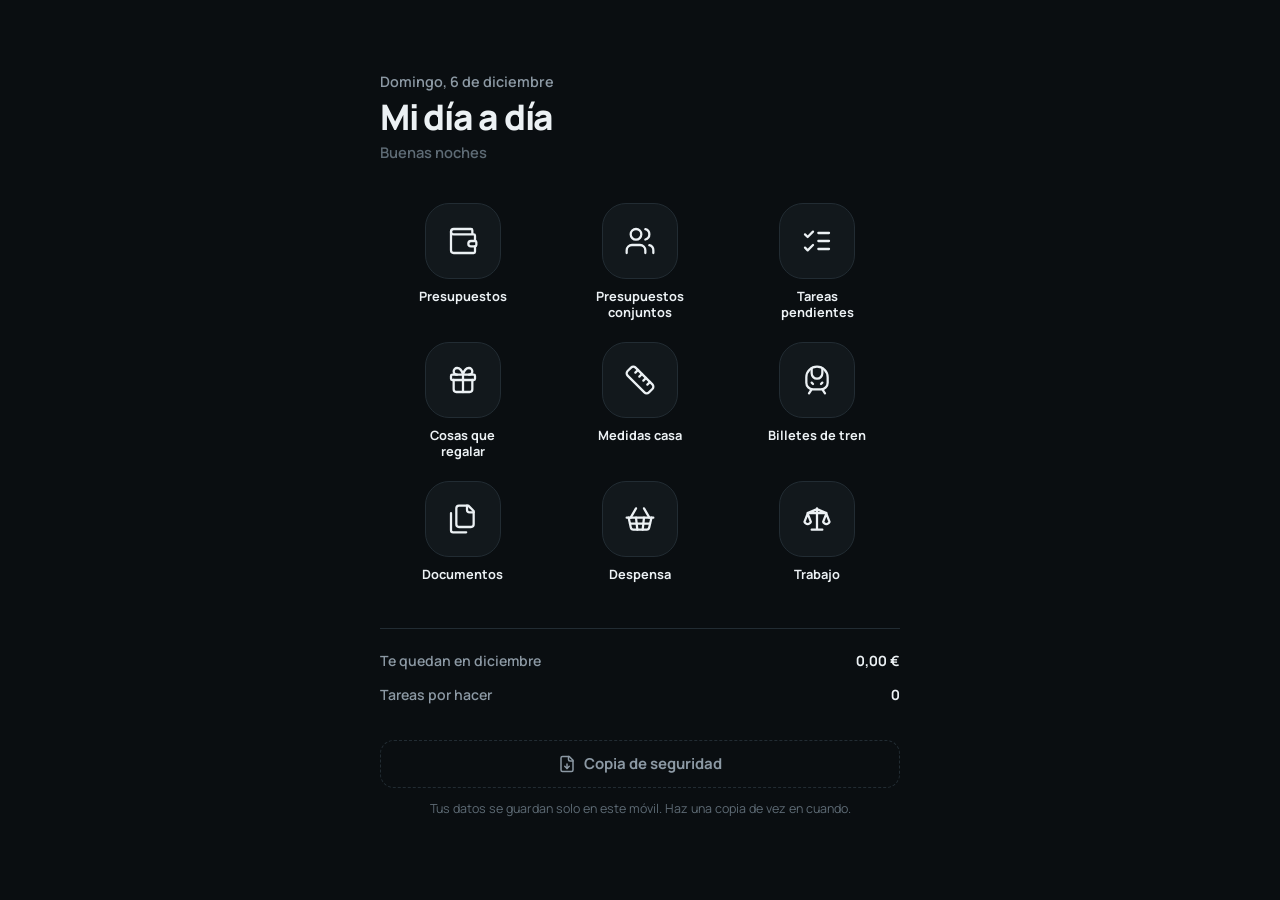
==== commit 63ed5bc3: "Añade el apartado Trabajo" ====
--- a/index.html
+++ b/index.html
@@ -728,7 +728,7 @@
 <script>
 (function(){
 "use strict";
-const ICONS={"utensils":"<path d=\"M3 2v7c0 1.1.9 2 2 2h4a2 2 0 0 0 2-2V2\"/><path d=\"M7 2v20\"/><path d=\"M21 15V2a5 5 0 0 0-5 5v6c0 1.1.9 2 2 2h3Zm0 0v7\"/>","train":"<path d=\"M8 3.1V7a4 4 0 0 0 8 0V3.1\"/><path d=\"m9 15-1-1\"/><path d=\"m15 15 1-1\"/><path d=\"M9 19c-2.8 0-5-2.2-5-5v-4a8 8 0 0 1 16 0v4c0 2.8-2.2 5-5 5Z\"/><path d=\"m8 19-2 3\"/><path d=\"m16 19 2 3\"/>","house":"<path d=\"M15 21v-8a1 1 0 0 0-1-1h-4a1 1 0 0 0-1 1v8\"/><path d=\"M3 10a2 2 0 0 1 .709-1.528l7-5.999a2 2 0 0 1 2.582 0l7 5.999A2 2 0 0 1 21 10v9a2 2 0 0 1-2 2H5a2 2 0 0 1-2-2z\"/>","fuel":"<line x1=\"3\" x2=\"15\" y1=\"22\" y2=\"22\"/><line x1=\"4\" x2=\"14\" y1=\"9\" y2=\"9\"/><path d=\"M14 22V4a2 2 0 0 0-2-2H6a2 2 0 0 0-2 2v18\"/><path d=\"M14 13h2a2 2 0 0 1 2 2v2a2 2 0 0 0 2 2a2 2 0 0 0 2-2V9.83a2 2 0 0 0-.59-1.42L18 5\"/>","car":"<path d=\"M19 17h2c.6 0 1-.4 1-1v-3c0-.9-.7-1.7-1.5-1.9C18.7 10.6 16 10 16 10s-1.3-1.4-2.2-2.3c-.5-.4-1.1-.7-1.8-.7H5c-.6 0-1.1.4-1.4.9l-1.4 2.9A3.7 3.7 0 0 0 2 12v4c0 .6.4 1 1 1h2\"/><circle cx=\"7\" cy=\"17\" r=\"2\"/><path d=\"M9 17h6\"/><circle cx=\"17\" cy=\"17\" r=\"2\"/>","party":"<path d=\"M5.8 11.3 2 22l10.7-3.79\"/><path d=\"M4 3h.01\"/><path d=\"M22 8h.01\"/><path d=\"M15 2h.01\"/><path d=\"M22 20h.01\"/><path d=\"m22 2-2.24.75a2.9 2.9 0 0 0-1.96 3.12c.1.86-.57 1.63-1.45 1.63h-.38c-.86 0-1.6.6-1.76 1.44L14 10\"/><path d=\"m22 13-.82-.33c-.86-.34-1.82.2-1.98 1.11c-.11.7-.72 1.22-1.43 1.22H17\"/><path d=\"m11 2 .33.82c.34.86-.2 1.82-1.11 1.98C9.52 4.9 9 5.52 9 6.23V7\"/><path d=\"M11 13c1.93 1.93 2.83 4.17 2 5-.83.83-3.07-.07-5-2-1.93-1.93-2.83-4.17-2-5 .83-.83 3.07.07 5 2Z\"/>","health":"<path d=\"M19 14c1.49-1.46 3-3.21 3-5.5A5.5 5.5 0 0 0 16.5 3c-1.76 0-3 .5-4.5 2-1.5-1.5-2.74-2-4.5-2A5.5 5.5 0 0 0 2 8.5c0 2.3 1.5 4.05 3 5.5l7 7Z\"/><path d=\"M3.22 12H9.5l.5-1 2 4.5 2-7 1.5 3.5h5.27\"/>","bag":"<path d=\"M6 2 3 6v14a2 2 0 0 0 2 2h14a2 2 0 0 0 2-2V6l-3-4Z\"/><path d=\"M3 6h18\"/><path d=\"M16 10a4 4 0 0 1-8 0\"/>","more":"<circle cx=\"12\" cy=\"12\" r=\"1\"/><circle cx=\"19\" cy=\"12\" r=\"1\"/><circle cx=\"5\" cy=\"12\" r=\"1\"/>","coffee":"<path d=\"M10 2v2\"/><path d=\"M14 2v2\"/><path d=\"M16 8a1 1 0 0 1 1 1v8a4 4 0 0 1-4 4H7a4 4 0 0 1-4-4V9a1 1 0 0 1 1-1h14a4 4 0 1 1 0 8h-1\"/><path d=\"M6 2v2\"/>","plane":"<path d=\"M17.8 19.2 16 11l3.5-3.5C21 6 21.5 4 21 3c-1-.5-3 0-4.5 1.5L13 8 4.8 6.2c-.5-.1-.9.1-1.1.5l-.3.5c-.2.5-.1 1 .3 1.3L9 12l-2 3H4l-1 1 3 2 2 3 1-1v-3l3-2 3.5 5.3c.3.4.8.5 1.3.3l.5-.2c.4-.3.6-.7.5-1.2z\"/>","shirt":"<path d=\"M20.38 3.46 16 2a4 4 0 0 1-8 0L3.62 3.46a2 2 0 0 0-1.34 2.23l.58 3.47a1 1 0 0 0 .99.84H6v10c0 1.1.9 2 2 2h8a2 2 0 0 0 2-2V10h2.15a1 1 0 0 0 .99-.84l.58-3.47a2 2 0 0 0-1.34-2.23z\"/>","gift":"<rect x=\"3\" y=\"8\" width=\"18\" height=\"4\" rx=\"1\"/><path d=\"M12 8v13\"/><path d=\"M19 12v7a2 2 0 0 1-2 2H7a2 2 0 0 1-2-2v-7\"/><path d=\"M7.5 8a2.5 2.5 0 0 1 0-5A4.8 8 0 0 1 12 8a4.8 8 0 0 1 4.5-5 2.5 2.5 0 0 1 0 5\"/>","gym":"<path d=\"M14.4 14.4 9.6 9.6\"/><path d=\"M18.657 21.485a2 2 0 1 1-2.829-2.828l-1.767 1.768a2 2 0 1 1-2.829-2.829l6.364-6.364a2 2 0 1 1 2.829 2.829l-1.768 1.767a2 2 0 1 1 2.828 2.829z\"/><path d=\"m21.5 21.5-1.4-1.4\"/><path d=\"M3.9 3.9 2.5 2.5\"/><path d=\"M6.404 12.768a2 2 0 1 1-2.829-2.829l1.768-1.767a2 2 0 1 1-2.828-2.829l2.828-2.828a2 2 0 1 1 2.829 2.828l1.767-1.768a2 2 0 1 1 2.829 2.829z\"/>","paw":"<circle cx=\"11\" cy=\"4\" r=\"2\"/><circle cx=\"18\" cy=\"8\" r=\"2\"/><circle cx=\"20\" cy=\"16\" r=\"2\"/><path d=\"M9 10a5 5 0 0 1 5 5v3.5a3.5 3.5 0 0 1-6.84 1.045Q6.52 17.48 4.46 16.84A3.5 3.5 0 0 1 5.5 10Z\"/>","phone":"<rect width=\"14\" height=\"20\" x=\"5\" y=\"2\" rx=\"2\" ry=\"2\"/><path d=\"M12 18h.01\"/>","study":"<path d=\"M21.42 10.922a1 1 0 0 0-.019-1.838L12.83 5.18a2 2 0 0 0-1.66 0L2.6 9.08a1 1 0 0 0 0 1.832l8.57 3.908a2 2 0 0 0 1.66 0z\"/><path d=\"M22 10v6\"/><path d=\"M6 12.5V16a6 3 0 0 0 12 0v-3.5\"/>","tools":"<path d=\"M14.7 6.3a1 1 0 0 0 0 1.4l1.6 1.6a1 1 0 0 0 1.4 0l3.77-3.77a6 6 0 0 1-7.94 7.94l-6.91 6.91a2.12 2.12 0 0 1-3-3l6.91-6.91a6 6 0 0 1 7.94-7.94l-3.76 3.76z\"/>","baby":"<path d=\"M9 12h.01\"/><path d=\"M15 12h.01\"/><path d=\"M10 16c.5.3 1.2.5 2 .5s1.5-.2 2-.5\"/><path d=\"M19 6.3a9 9 0 0 1 1.8 3.9 2 2 0 0 1 0 3.6 9 9 0 0 1-17.6 0 2 2 0 0 1 0-3.6A9 9 0 0 1 12 3c2 0 3.5 1.1 3.5 2.5s-.9 2.5-2 2.5c-.8 0-1.5-.4-1.5-1\"/>","beer":"<path d=\"M17 11h1a3 3 0 0 1 0 6h-1\"/><path d=\"M9 12v6\"/><path d=\"M13 12v6\"/><path d=\"M14 7.5c-1 0-1.44.5-3 .5s-2-.5-3-.5-1.72.5-2.5.5a2.5 2.5 0 0 1 0-5c.78 0 1.57.5 2.5.5S9.44 2 11 2s2 1.5 3 1.5 1.72-.5 2.5-.5a2.5 2.5 0 0 1 0 5c-.78 0-1.5-.5-2.5-.5Z\"/><path d=\"M5 8v12a2 2 0 0 0 2 2h8a2 2 0 0 0 2-2V8\"/>","bus":"<path d=\"M8 6v6\"/><path d=\"M15 6v6\"/><path d=\"M2 12h19.6\"/><path d=\"M18 18h3s.5-1.7.8-2.8c.1-.4.2-.8.2-1.2 0-.4-.1-.8-.2-1.2l-1.4-5C20.1 6.8 19.1 6 18 6H4a2 2 0 0 0-2 2v10h3\"/><circle cx=\"7\" cy=\"18\" r=\"2\"/><path d=\"M9 18h5\"/><circle cx=\"16\" cy=\"18\" r=\"2\"/>","work":"<path d=\"M16 20V4a2 2 0 0 0-2-2h-4a2 2 0 0 0-2 2v16\"/><rect width=\"20\" height=\"14\" x=\"2\" y=\"6\" rx=\"2\"/>","wallet":"<path d=\"M19 7V4a1 1 0 0 0-1-1H5a2 2 0 0 0 0 4h15a1 1 0 0 1 1 1v4h-3a2 2 0 0 0 0 4h3a1 1 0 0 0 1-1v-2a1 1 0 0 0-1-1\"/><path d=\"M3 5v14a2 2 0 0 0 2 2h15a1 1 0 0 0 1-1v-4\"/>","plus":"<path d=\"M5 12h14\"/><path d=\"M12 5v14\"/>","left":"<path d=\"m15 18-6-6 6-6\"/>","right":"<path d=\"m9 18 6-6-6-6\"/>","back":"<path d=\"M10 5a2 2 0 0 0-1.344.519l-6.328 5.74a1 1 0 0 0 0 1.481l6.328 5.741A2 2 0 0 0 10 19h10a2 2 0 0 0 2-2V7a2 2 0 0 0-2-2z\"/><path d=\"m12 9 6 6\"/><path d=\"m18 9-6 6\"/>","cal":"<path d=\"M8 2v4\"/><path d=\"M16 2v4\"/><rect width=\"18\" height=\"18\" x=\"3\" y=\"4\" rx=\"2\"/><path d=\"M3 10h18\"/>","chart":"<path d=\"M3 3v16a2 2 0 0 0 2 2h16\"/><path d=\"M18 17V9\"/><path d=\"M13 17V5\"/><path d=\"M8 17v-3\"/>","grid":"<rect width=\"7\" height=\"7\" x=\"3\" y=\"3\" rx=\"1\"/><rect width=\"7\" height=\"7\" x=\"14\" y=\"3\" rx=\"1\"/><rect width=\"7\" height=\"7\" x=\"14\" y=\"14\" rx=\"1\"/><rect width=\"7\" height=\"7\" x=\"3\" y=\"14\" rx=\"1\"/>","settings":"<path d=\"M12.22 2h-.44a2 2 0 0 0-2 2v.18a2 2 0 0 1-1 1.73l-.43.25a2 2 0 0 1-2 0l-.15-.08a2 2 0 0 0-2.73.73l-.22.38a2 2 0 0 0 .73 2.73l.15.1a2 2 0 0 1 1 1.72v.51a2 2 0 0 1-1 1.74l-.15.09a2 2 0 0 0-.73 2.73l.22.38a2 2 0 0 0 2.73.73l.15-.08a2 2 0 0 1 2 0l.43.25a2 2 0 0 1 1 1.73V20a2 2 0 0 0 2 2h.44a2 2 0 0 0 2-2v-.18a2 2 0 0 1 1-1.73l.43-.25a2 2 0 0 1 2 0l.15.08a2 2 0 0 0 2.73-.73l.22-.39a2 2 0 0 0-.73-2.73l-.15-.08a2 2 0 0 1-1-1.74v-.5a2 2 0 0 1 1-1.74l.15-.09a2 2 0 0 0 .73-2.73l-.22-.38a2 2 0 0 0-2.73-.73l-.15.08a2 2 0 0 1-2 0l-.43-.25a2 2 0 0 1-1-1.73V4a2 2 0 0 0-2-2z\"/><circle cx=\"12\" cy=\"12\" r=\"3\"/>","pdf":"<path d=\"M15 2H6a2 2 0 0 0-2 2v16a2 2 0 0 0 2 2h12a2 2 0 0 0 2-2V7Z\"/><path d=\"M14 2v4a2 2 0 0 0 2 2h4\"/><path d=\"M12 18v-6\"/><path d=\"m9 15 3 3 3-3\"/>","check":"<path d=\"M20 6 9 17l-5-5\"/>","x":"<path d=\"M18 6 6 18\"/><path d=\"m6 6 12 12\"/>","trash":"<path d=\"M3 6h18\"/><path d=\"M19 6v14c0 1-1 2-2 2H7c-1 0-2-1-2-2V6\"/><path d=\"M8 6V4c0-1 1-2 2-2h4c1 0 2 1 2 2v2\"/><line x1=\"10\" x2=\"10\" y1=\"11\" y2=\"17\"/><line x1=\"14\" x2=\"14\" y1=\"11\" y2=\"17\"/>","pencil":"<path d=\"M21.174 6.812a1 1 0 0 0-3.986-3.987L3.842 16.174a2 2 0 0 0-.5.83l-1.321 4.352a.5.5 0 0 0 .623.622l4.353-1.32a2 2 0 0 0 .83-.497z\"/><path d=\"m15 5 4 4\"/>","piggy":"<path d=\"M19 5c-1.5 0-2.8 1.4-3 2-3.5-1.5-11-.3-11 5 0 1.8 0 3 2 4.5V20h4v-2h3v2h4v-4c1-.5 1.7-1 2-2h2v-4h-2c0-1-.5-1.5-1-2V5z\"/><path d=\"M2 9v1c0 1.1.9 2 2 2h1\"/><path d=\"M16 11h.01\"/>","cash":"<rect width=\"20\" height=\"12\" x=\"2\" y=\"6\" rx=\"2\"/><circle cx=\"12\" cy=\"12\" r=\"2\"/><path d=\"M6 12h.01M18 12h.01\"/>","cine":"<path d=\"M20.2 6 3 11l-.9-2.4c-.3-1.1.3-2.2 1.3-2.5l13.5-4c1.1-.3 2.2.3 2.5 1.3Z\"/><path d=\"m6.2 5.3 3.1 3.9\"/><path d=\"m12.4 3.4 3.1 4\"/><path d=\"M3 11h18v8a2 2 0 0 1-2 2H5a2 2 0 0 1-2-2Z\"/>","pizza":"<path d=\"m12 14-1 1\"/><path d=\"m13.75 18.25-1.25 1.42\"/><path d=\"M17.775 5.654a15.68 15.68 0 0 0-12.121 12.12\"/><path d=\"M18.8 9.3a1 1 0 0 0 2.1 7.7\"/><path d=\"M21.964 20.732a1 1 0 0 1-1.232 1.232l-18-5a1 1 0 0 1-.695-1.232A19.68 19.68 0 0 1 15.732 2.037a1 1 0 0 1 1.232.695z\"/>","bike":"<circle cx=\"18.5\" cy=\"17.5\" r=\"3.5\"/><circle cx=\"5.5\" cy=\"17.5\" r=\"3.5\"/><circle cx=\"15\" cy=\"5\" r=\"1\"/><path d=\"M12 17.5V14l-3-3 4-3 2 3h2\"/>","tv":"<rect width=\"20\" height=\"15\" x=\"2\" y=\"7\" rx=\"2\" ry=\"2\"/><polyline points=\"17 2 12 7 7 2\"/>","zap":"<path d=\"M4 14a1 1 0 0 1-.78-1.63l9.9-10.2a.5.5 0 0 1 .86.46l-1.92 6.02A1 1 0 0 0 13 10h7a1 1 0 0 1 .78 1.63l-9.9 10.2a.5.5 0 0 1-.86-.46l1.92-6.02A1 1 0 0 0 11 14z\"/>","drop":"<path d=\"M12 22a7 7 0 0 0 7-7c0-2-1-3.9-3-5.5s-3.5-4-4-6.5c-.5 2.5-2 4.9-4 6.5C6 11.1 5 13 5 15a7 7 0 0 0 7 7z\"/>","home2":"<rect width=\"7\" height=\"9\" x=\"3\" y=\"3\" rx=\"1\"/><rect width=\"7\" height=\"5\" x=\"14\" y=\"3\" rx=\"1\"/><rect width=\"7\" height=\"9\" x=\"14\" y=\"12\" rx=\"1\"/><rect width=\"7\" height=\"5\" x=\"3\" y=\"16\" rx=\"1\"/>","down":"<path d=\"m6 9 6 6 6-6\"/>","up":"<path d=\"M7 7h10v10\"/><path d=\"M7 17 17 7\"/>","dn":"<path d=\"m7 7 10 10\"/><path d=\"M17 7v10H7\"/>","back2":"<path d=\"m12 19-7-7 7-7\"/><path d=\"M19 12H5\"/>","tasks":"<path d=\"m3 17 2 2 4-4\"/><path d=\"m3 7 2 2 4-4\"/><path d=\"M13 6h8\"/><path d=\"M13 12h8\"/><path d=\"M13 18h8\"/>","note":"<path d=\"M16 3H5a2 2 0 0 0-2 2v14a2 2 0 0 0 2 2h14a2 2 0 0 0 2-2V8Z\"/><path d=\"M15 3v4a2 2 0 0 0 2 2h4\"/>","undo":"<path d=\"M3 12a9 9 0 1 0 9-9 9.75 9.75 0 0 0-6.74 2.74L3 8\"/><path d=\"M3 3v5h5\"/>","clock":"<circle cx=\"12\" cy=\"12\" r=\"10\"/><polyline points=\"12 6 12 12 16 14\"/>","user":"<path d=\"M19 21v-2a4 4 0 0 0-4-4H9a4 4 0 0 0-4 4v2\"/><circle cx=\"12\" cy=\"7\" r=\"4\"/>","users":"<path d=\"M16 21v-2a4 4 0 0 0-4-4H6a4 4 0 0 0-4 4v2\"/><circle cx=\"9\" cy=\"7\" r=\"4\"/><path d=\"M22 21v-2a4 4 0 0 0-3-3.87\"/><path d=\"M16 3.13a4 4 0 0 1 0 7.75\"/>","star":"<path d=\"M11.525 2.295a.53.53 0 0 1 .95 0l2.31 4.679a2.123 2.123 0 0 0 1.595 1.16l5.166.756a.53.53 0 0 1 .294.904l-3.736 3.638a2.123 2.123 0 0 0-.611 1.878l.882 5.14a.53.53 0 0 1-.771.56l-4.618-2.428a2.122 2.122 0 0 0-1.973 0L6.396 21.01a.53.53 0 0 1-.77-.56l.881-5.139a2.122 2.122 0 0 0-.611-1.879L2.16 9.795a.53.53 0 0 1 .294-.906l5.165-.755a2.122 2.122 0 0 0 1.597-1.16z\"/>","userplus":"<path d=\"M16 21v-2a4 4 0 0 0-4-4H6a4 4 0 0 0-4 4v2\"/><circle cx=\"9\" cy=\"7\" r=\"4\"/><line x1=\"19\" x2=\"19\" y1=\"8\" y2=\"14\"/><line x1=\"22\" x2=\"16\" y1=\"11\" y2=\"11\"/>","ruler":"<path d=\"M21.3 15.3a2.4 2.4 0 0 1 0 3.4l-2.6 2.6a2.4 2.4 0 0 1-3.4 0L2.7 8.7a2.41 2.41 0 0 1 0-3.4l2.6-2.6a2.41 2.41 0 0 1 3.4 0Z\"/><path d=\"m14.5 12.5 2-2\"/><path d=\"m11.5 9.5 2-2\"/><path d=\"m8.5 6.5 2-2\"/><path d=\"m17.5 15.5 2-2\"/>","camera":"<path d=\"M14.5 4h-5L7 7H4a2 2 0 0 0-2 2v9a2 2 0 0 0 2 2h16a2 2 0 0 0 2-2V9a2 2 0 0 0-2-2h-3l-2.5-3z\"/><circle cx=\"12\" cy=\"13\" r=\"3\"/>","calclock":"<path d=\"M21 7.5V6a2 2 0 0 0-2-2H5a2 2 0 0 0-2 2v14a2 2 0 0 0 2 2h3.5\"/><path d=\"M16 2v4\"/><path d=\"M8 2v4\"/><path d=\"M3 10h5\"/><path d=\"M17.5 17.5 16 16.3V14\"/><circle cx=\"16\" cy=\"16\" r=\"6\"/>","image":"<rect width=\"18\" height=\"18\" x=\"3\" y=\"3\" rx=\"2\" ry=\"2\"/><circle cx=\"9\" cy=\"9\" r=\"2\"/><path d=\"m21 15-3.086-3.086a2 2 0 0 0-2.828 0L6 21\"/>","box":"<path d=\"M21 8a2 2 0 0 0-1-1.73l-7-4a2 2 0 0 0-2 0l-7 4A2 2 0 0 0 3 8v8a2 2 0 0 0 1 1.73l7 4a2 2 0 0 0 2 0l7-4A2 2 0 0 0 21 16Z\"/><path d=\"m3.3 7 8.7 5 8.7-5\"/><path d=\"M12 22V12\"/>","search":"<circle cx=\"11\" cy=\"11\" r=\"8\"/><path d=\"m21 21-4.3-4.3\"/>","repeat":"<path d=\"m17 2 4 4-4 4\"/><path d=\"M3 11v-1a4 4 0 0 1 4-4h14\"/><path d=\"m7 22-4-4 4-4\"/><path d=\"M21 13v1a4 4 0 0 1-4 4H3\"/>"};
+const ICONS={"law":"<path d=\"M12 4v16M8 20h8M5 7.5h14M12 4.6l-7 2.9M12 4.6l7 2.9\"/><path d=\"M2.6 14.2L5 8l2.4 6.2a2.6 2.6 0 0 1-4.8 0zM16.6 14.2L19 8l2.4 6.2a2.6 2.6 0 0 1-4.8 0z\"/>","utensils":"<path d=\"M3 2v7c0 1.1.9 2 2 2h4a2 2 0 0 0 2-2V2\"/><path d=\"M7 2v20\"/><path d=\"M21 15V2a5 5 0 0 0-5 5v6c0 1.1.9 2 2 2h3Zm0 0v7\"/>","train":"<path d=\"M8 3.1V7a4 4 0 0 0 8 0V3.1\"/><path d=\"m9 15-1-1\"/><path d=\"m15 15 1-1\"/><path d=\"M9 19c-2.8 0-5-2.2-5-5v-4a8 8 0 0 1 16 0v4c0 2.8-2.2 5-5 5Z\"/><path d=\"m8 19-2 3\"/><path d=\"m16 19 2 3\"/>","house":"<path d=\"M15 21v-8a1 1 0 0 0-1-1h-4a1 1 0 0 0-1 1v8\"/><path d=\"M3 10a2 2 0 0 1 .709-1.528l7-5.999a2 2 0 0 1 2.582 0l7 5.999A2 2 0 0 1 21 10v9a2 2 0 0 1-2 2H5a2 2 0 0 1-2-2z\"/>","fuel":"<line x1=\"3\" x2=\"15\" y1=\"22\" y2=\"22\"/><line x1=\"4\" x2=\"14\" y1=\"9\" y2=\"9\"/><path d=\"M14 22V4a2 2 0 0 0-2-2H6a2 2 0 0 0-2 2v18\"/><path d=\"M14 13h2a2 2 0 0 1 2 2v2a2 2 0 0 0 2 2a2 2 0 0 0 2-2V9.83a2 2 0 0 0-.59-1.42L18 5\"/>","car":"<path d=\"M19 17h2c.6 0 1-.4 1-1v-3c0-.9-.7-1.7-1.5-1.9C18.7 10.6 16 10 16 10s-1.3-1.4-2.2-2.3c-.5-.4-1.1-.7-1.8-.7H5c-.6 0-1.1.4-1.4.9l-1.4 2.9A3.7 3.7 0 0 0 2 12v4c0 .6.4 1 1 1h2\"/><circle cx=\"7\" cy=\"17\" r=\"2\"/><path d=\"M9 17h6\"/><circle cx=\"17\" cy=\"17\" r=\"2\"/>","party":"<path d=\"M5.8 11.3 2 22l10.7-3.79\"/><path d=\"M4 3h.01\"/><path d=\"M22 8h.01\"/><path d=\"M15 2h.01\"/><path d=\"M22 20h.01\"/><path d=\"m22 2-2.24.75a2.9 2.9 0 0 0-1.96 3.12c.1.86-.57 1.63-1.45 1.63h-.38c-.86 0-1.6.6-1.76 1.44L14 10\"/><path d=\"m22 13-.82-.33c-.86-.34-1.82.2-1.98 1.11c-.11.7-.72 1.22-1.43 1.22H17\"/><path d=\"m11 2 .33.82c.34.86-.2 1.82-1.11 1.98C9.52 4.9 9 5.52 9 6.23V7\"/><path d=\"M11 13c1.93 1.93 2.83 4.17 2 5-.83.83-3.07-.07-5-2-1.93-1.93-2.83-4.17-2-5 .83-.83 3.07.07 5 2Z\"/>","health":"<path d=\"M19 14c1.49-1.46 3-3.21 3-5.5A5.5 5.5 0 0 0 16.5 3c-1.76 0-3 .5-4.5 2-1.5-1.5-2.74-2-4.5-2A5.5 5.5 0 0 0 2 8.5c0 2.3 1.5 4.05 3 5.5l7 7Z\"/><path d=\"M3.22 12H9.5l.5-1 2 4.5 2-7 1.5 3.5h5.27\"/>","bag":"<path d=\"M6 2 3 6v14a2 2 0 0 0 2 2h14a2 2 0 0 0 2-2V6l-3-4Z\"/><path d=\"M3 6h18\"/><path d=\"M16 10a4 4 0 0 1-8 0\"/>","more":"<circle cx=\"12\" cy=\"12\" r=\"1\"/><circle cx=\"19\" cy=\"12\" r=\"1\"/><circle cx=\"5\" cy=\"12\" r=\"1\"/>","coffee":"<path d=\"M10 2v2\"/><path d=\"M14 2v2\"/><path d=\"M16 8a1 1 0 0 1 1 1v8a4 4 0 0 1-4 4H7a4 4 0 0 1-4-4V9a1 1 0 0 1 1-1h14a4 4 0 1 1 0 8h-1\"/><path d=\"M6 2v2\"/>","plane":"<path d=\"M17.8 19.2 16 11l3.5-3.5C21 6 21.5 4 21 3c-1-.5-3 0-4.5 1.5L13 8 4.8 6.2c-.5-.1-.9.1-1.1.5l-.3.5c-.2.5-.1 1 .3 1.3L9 12l-2 3H4l-1 1 3 2 2 3 1-1v-3l3-2 3.5 5.3c.3.4.8.5 1.3.3l.5-.2c.4-.3.6-.7.5-1.2z\"/>","shirt":"<path d=\"M20.38 3.46 16 2a4 4 0 0 1-8 0L3.62 3.46a2 2 0 0 0-1.34 2.23l.58 3.47a1 1 0 0 0 .99.84H6v10c0 1.1.9 2 2 2h8a2 2 0 0 0 2-2V10h2.15a1 1 0 0 0 .99-.84l.58-3.47a2 2 0 0 0-1.34-2.23z\"/>","gift":"<rect x=\"3\" y=\"8\" width=\"18\" height=\"4\" rx=\"1\"/><path d=\"M12 8v13\"/><path d=\"M19 12v7a2 2 0 0 1-2 2H7a2 2 0 0 1-2-2v-7\"/><path d=\"M7.5 8a2.5 2.5 0 0 1 0-5A4.8 8 0 0 1 12 8a4.8 8 0 0 1 4.5-5 2.5 2.5 0 0 1 0 5\"/>","gym":"<path d=\"M14.4 14.4 9.6 9.6\"/><path d=\"M18.657 21.485a2 2 0 1 1-2.829-2.828l-1.767 1.768a2 2 0 1 1-2.829-2.829l6.364-6.364a2 2 0 1 1 2.829 2.829l-1.768 1.767a2 2 0 1 1 2.828 2.829z\"/><path d=\"m21.5 21.5-1.4-1.4\"/><path d=\"M3.9 3.9 2.5 2.5\"/><path d=\"M6.404 12.768a2 2 0 1 1-2.829-2.829l1.768-1.767a2 2 0 1 1-2.828-2.829l2.828-2.828a2 2 0 1 1 2.829 2.828l1.767-1.768a2 2 0 1 1 2.829 2.829z\"/>","paw":"<circle cx=\"11\" cy=\"4\" r=\"2\"/><circle cx=\"18\" cy=\"8\" r=\"2\"/><circle cx=\"20\" cy=\"16\" r=\"2\"/><path d=\"M9 10a5 5 0 0 1 5 5v3.5a3.5 3.5 0 0 1-6.84 1.045Q6.52 17.48 4.46 16.84A3.5 3.5 0 0 1 5.5 10Z\"/>","phone":"<rect width=\"14\" height=\"20\" x=\"5\" y=\"2\" rx=\"2\" ry=\"2\"/><path d=\"M12 18h.01\"/>","study":"<path d=\"M21.42 10.922a1 1 0 0 0-.019-1.838L12.83 5.18a2 2 0 0 0-1.66 0L2.6 9.08a1 1 0 0 0 0 1.832l8.57 3.908a2 2 0 0 0 1.66 0z\"/><path d=\"M22 10v6\"/><path d=\"M6 12.5V16a6 3 0 0 0 12 0v-3.5\"/>","tools":"<path d=\"M14.7 6.3a1 1 0 0 0 0 1.4l1.6 1.6a1 1 0 0 0 1.4 0l3.77-3.77a6 6 0 0 1-7.94 7.94l-6.91 6.91a2.12 2.12 0 0 1-3-3l6.91-6.91a6 6 0 0 1 7.94-7.94l-3.76 3.76z\"/>","baby":"<path d=\"M9 12h.01\"/><path d=\"M15 12h.01\"/><path d=\"M10 16c.5.3 1.2.5 2 .5s1.5-.2 2-.5\"/><path d=\"M19 6.3a9 9 0 0 1 1.8 3.9 2 2 0 0 1 0 3.6 9 9 0 0 1-17.6 0 2 2 0 0 1 0-3.6A9 9 0 0 1 12 3c2 0 3.5 1.1 3.5 2.5s-.9 2.5-2 2.5c-.8 0-1.5-.4-1.5-1\"/>","beer":"<path d=\"M17 11h1a3 3 0 0 1 0 6h-1\"/><path d=\"M9 12v6\"/><path d=\"M13 12v6\"/><path d=\"M14 7.5c-1 0-1.44.5-3 .5s-2-.5-3-.5-1.72.5-2.5.5a2.5 2.5 0 0 1 0-5c.78 0 1.57.5 2.5.5S9.44 2 11 2s2 1.5 3 1.5 1.72-.5 2.5-.5a2.5 2.5 0 0 1 0 5c-.78 0-1.5-.5-2.5-.5Z\"/><path d=\"M5 8v12a2 2 0 0 0 2 2h8a2 2 0 0 0 2-2V8\"/>","bus":"<path d=\"M8 6v6\"/><path d=\"M15 6v6\"/><path d=\"M2 12h19.6\"/><path d=\"M18 18h3s.5-1.7.8-2.8c.1-.4.2-.8.2-1.2 0-.4-.1-.8-.2-1.2l-1.4-5C20.1 6.8 19.1 6 18 6H4a2 2 0 0 0-2 2v10h3\"/><circle cx=\"7\" cy=\"18\" r=\"2\"/><path d=\"M9 18h5\"/><circle cx=\"16\" cy=\"18\" r=\"2\"/>","work":"<path d=\"M16 20V4a2 2 0 0 0-2-2h-4a2 2 0 0 0-2 2v16\"/><rect width=\"20\" height=\"14\" x=\"2\" y=\"6\" rx=\"2\"/>","wallet":"<path d=\"M19 7V4a1 1 0 0 0-1-1H5a2 2 0 0 0 0 4h15a1 1 0 0 1 1 1v4h-3a2 2 0 0 0 0 4h3a1 1 0 0 0 1-1v-2a1 1 0 0 0-1-1\"/><path d=\"M3 5v14a2 2 0 0 0 2 2h15a1 1 0 0 0 1-1v-4\"/>","plus":"<path d=\"M5 12h14\"/><path d=\"M12 5v14\"/>","left":"<path d=\"m15 18-6-6 6-6\"/>","right":"<path d=\"m9 18 6-6-6-6\"/>","back":"<path d=\"M10 5a2 2 0 0 0-1.344.519l-6.328 5.74a1 1 0 0 0 0 1.481l6.328 5.741A2 2 0 0 0 10 19h10a2 2 0 0 0 2-2V7a2 2 0 0 0-2-2z\"/><path d=\"m12 9 6 6\"/><path d=\"m18 9-6 6\"/>","cal":"<path d=\"M8 2v4\"/><path d=\"M16 2v4\"/><rect width=\"18\" height=\"18\" x=\"3\" y=\"4\" rx=\"2\"/><path d=\"M3 10h18\"/>","chart":"<path d=\"M3 3v16a2 2 0 0 0 2 2h16\"/><path d=\"M18 17V9\"/><path d=\"M13 17V5\"/><path d=\"M8 17v-3\"/>","grid":"<rect width=\"7\" height=\"7\" x=\"3\" y=\"3\" rx=\"1\"/><rect width=\"7\" height=\"7\" x=\"14\" y=\"3\" rx=\"1\"/><rect width=\"7\" height=\"7\" x=\"14\" y=\"14\" rx=\"1\"/><rect width=\"7\" height=\"7\" x=\"3\" y=\"14\" rx=\"1\"/>","settings":"<path d=\"M12.22 2h-.44a2 2 0 0 0-2 2v.18a2 2 0 0 1-1 1.73l-.43.25a2 2 0 0 1-2 0l-.15-.08a2 2 0 0 0-2.73.73l-.22.38a2 2 0 0 0 .73 2.73l.15.1a2 2 0 0 1 1 1.72v.51a2 2 0 0 1-1 1.74l-.15.09a2 2 0 0 0-.73 2.73l.22.38a2 2 0 0 0 2.73.73l.15-.08a2 2 0 0 1 2 0l.43.25a2 2 0 0 1 1 1.73V20a2 2 0 0 0 2 2h.44a2 2 0 0 0 2-2v-.18a2 2 0 0 1 1-1.73l.43-.25a2 2 0 0 1 2 0l.15.08a2 2 0 0 0 2.73-.73l.22-.39a2 2 0 0 0-.73-2.73l-.15-.08a2 2 0 0 1-1-1.74v-.5a2 2 0 0 1 1-1.74l.15-.09a2 2 0 0 0 .73-2.73l-.22-.38a2 2 0 0 0-2.73-.73l-.15.08a2 2 0 0 1-2 0l-.43-.25a2 2 0 0 1-1-1.73V4a2 2 0 0 0-2-2z\"/><circle cx=\"12\" cy=\"12\" r=\"3\"/>","pdf":"<path d=\"M15 2H6a2 2 0 0 0-2 2v16a2 2 0 0 0 2 2h12a2 2 0 0 0 2-2V7Z\"/><path d=\"M14 2v4a2 2 0 0 0 2 2h4\"/><path d=\"M12 18v-6\"/><path d=\"m9 15 3 3 3-3\"/>","check":"<path d=\"M20 6 9 17l-5-5\"/>","x":"<path d=\"M18 6 6 18\"/><path d=\"m6 6 12 12\"/>","trash":"<path d=\"M3 6h18\"/><path d=\"M19 6v14c0 1-1 2-2 2H7c-1 0-2-1-2-2V6\"/><path d=\"M8 6V4c0-1 1-2 2-2h4c1 0 2 1 2 2v2\"/><line x1=\"10\" x2=\"10\" y1=\"11\" y2=\"17\"/><line x1=\"14\" x2=\"14\" y1=\"11\" y2=\"17\"/>","pencil":"<path d=\"M21.174 6.812a1 1 0 0 0-3.986-3.987L3.842 16.174a2 2 0 0 0-.5.83l-1.321 4.352a.5.5 0 0 0 .623.622l4.353-1.32a2 2 0 0 0 .83-.497z\"/><path d=\"m15 5 4 4\"/>","piggy":"<path d=\"M19 5c-1.5 0-2.8 1.4-3 2-3.5-1.5-11-.3-11 5 0 1.8 0 3 2 4.5V20h4v-2h3v2h4v-4c1-.5 1.7-1 2-2h2v-4h-2c0-1-.5-1.5-1-2V5z\"/><path d=\"M2 9v1c0 1.1.9 2 2 2h1\"/><path d=\"M16 11h.01\"/>","cash":"<rect width=\"20\" height=\"12\" x=\"2\" y=\"6\" rx=\"2\"/><circle cx=\"12\" cy=\"12\" r=\"2\"/><path d=\"M6 12h.01M18 12h.01\"/>","cine":"<path d=\"M20.2 6 3 11l-.9-2.4c-.3-1.1.3-2.2 1.3-2.5l13.5-4c1.1-.3 2.2.3 2.5 1.3Z\"/><path d=\"m6.2 5.3 3.1 3.9\"/><path d=\"m12.4 3.4 3.1 4\"/><path d=\"M3 11h18v8a2 2 0 0 1-2 2H5a2 2 0 0 1-2-2Z\"/>","pizza":"<path d=\"m12 14-1 1\"/><path d=\"m13.75 18.25-1.25 1.42\"/><path d=\"M17.775 5.654a15.68 15.68 0 0 0-12.121 12.12\"/><path d=\"M18.8 9.3a1 1 0 0 0 2.1 7.7\"/><path d=\"M21.964 20.732a1 1 0 0 1-1.232 1.232l-18-5a1 1 0 0 1-.695-1.232A19.68 19.68 0 0 1 15.732 2.037a1 1 0 0 1 1.232.695z\"/>","bike":"<circle cx=\"18.5\" cy=\"17.5\" r=\"3.5\"/><circle cx=\"5.5\" cy=\"17.5\" r=\"3.5\"/><circle cx=\"15\" cy=\"5\" r=\"1\"/><path d=\"M12 17.5V14l-3-3 4-3 2 3h2\"/>","tv":"<rect width=\"20\" height=\"15\" x=\"2\" y=\"7\" rx=\"2\" ry=\"2\"/><polyline points=\"17 2 12 7 7 2\"/>","zap":"<path d=\"M4 14a1 1 0 0 1-.78-1.63l9.9-10.2a.5.5 0 0 1 .86.46l-1.92 6.02A1 1 0 0 0 13 10h7a1 1 0 0 1 .78 1.63l-9.9 10.2a.5.5 0 0 1-.86-.46l1.92-6.02A1 1 0 0 0 11 14z\"/>","drop":"<path d=\"M12 22a7 7 0 0 0 7-7c0-2-1-3.9-3-5.5s-3.5-4-4-6.5c-.5 2.5-2 4.9-4 6.5C6 11.1 5 13 5 15a7 7 0 0 0 7 7z\"/>","home2":"<rect width=\"7\" height=\"9\" x=\"3\" y=\"3\" rx=\"1\"/><rect width=\"7\" height=\"5\" x=\"14\" y=\"3\" rx=\"1\"/><rect width=\"7\" height=\"9\" x=\"14\" y=\"12\" rx=\"1\"/><rect width=\"7\" height=\"5\" x=\"3\" y=\"16\" rx=\"1\"/>","down":"<path d=\"m6 9 6 6 6-6\"/>","up":"<path d=\"M7 7h10v10\"/><path d=\"M7 17 17 7\"/>","dn":"<path d=\"m7 7 10 10\"/><path d=\"M17 7v10H7\"/>","back2":"<path d=\"m12 19-7-7 7-7\"/><path d=\"M19 12H5\"/>","tasks":"<path d=\"m3 17 2 2 4-4\"/><path d=\"m3 7 2 2 4-4\"/><path d=\"M13 6h8\"/><path d=\"M13 12h8\"/><path d=\"M13 18h8\"/>","note":"<path d=\"M16 3H5a2 2 0 0 0-2 2v14a2 2 0 0 0 2 2h14a2 2 0 0 0 2-2V8Z\"/><path d=\"M15 3v4a2 2 0 0 0 2 2h4\"/>","undo":"<path d=\"M3 12a9 9 0 1 0 9-9 9.75 9.75 0 0 0-6.74 2.74L3 8\"/><path d=\"M3 3v5h5\"/>","clock":"<circle cx=\"12\" cy=\"12\" r=\"10\"/><polyline points=\"12 6 12 12 16 14\"/>","user":"<path d=\"M19 21v-2a4 4 0 0 0-4-4H9a4 4 0 0 0-4 4v2\"/><circle cx=\"12\" cy=\"7\" r=\"4\"/>","users":"<path d=\"M16 21v-2a4 4 0 0 0-4-4H6a4 4 0 0 0-4 4v2\"/><circle cx=\"9\" cy=\"7\" r=\"4\"/><path d=\"M22 21v-2a4 4 0 0 0-3-3.87\"/><path d=\"M16 3.13a4 4 0 0 1 0 7.75\"/>","star":"<path d=\"M11.525 2.295a.53.53 0 0 1 .95 0l2.31 4.679a2.123 2.123 0 0 0 1.595 1.16l5.166.756a.53.53 0 0 1 .294.904l-3.736 3.638a2.123 2.123 0 0 0-.611 1.878l.882 5.14a.53.53 0 0 1-.771.56l-4.618-2.428a2.122 2.122 0 0 0-1.973 0L6.396 21.01a.53.53 0 0 1-.77-.56l.881-5.139a2.122 2.122 0 0 0-.611-1.879L2.16 9.795a.53.53 0 0 1 .294-.906l5.165-.755a2.122 2.122 0 0 0 1.597-1.16z\"/>","userplus":"<path d=\"M16 21v-2a4 4 0 0 0-4-4H6a4 4 0 0 0-4 4v2\"/><circle cx=\"9\" cy=\"7\" r=\"4\"/><line x1=\"19\" x2=\"19\" y1=\"8\" y2=\"14\"/><line x1=\"22\" x2=\"16\" y1=\"11\" y2=\"11\"/>","ruler":"<path d=\"M21.3 15.3a2.4 2.4 0 0 1 0 3.4l-2.6 2.6a2.4 2.4 0 0 1-3.4 0L2.7 8.7a2.41 2.41 0 0 1 0-3.4l2.6-2.6a2.41 2.41 0 0 1 3.4 0Z\"/><path d=\"m14.5 12.5 2-2\"/><path d=\"m11.5 9.5 2-2\"/><path d=\"m8.5 6.5 2-2\"/><path d=\"m17.5 15.5 2-2\"/>","camera":"<path d=\"M14.5 4h-5L7 7H4a2 2 0 0 0-2 2v9a2 2 0 0 0 2 2h16a2 2 0 0 0 2-2V9a2 2 0 0 0-2-2h-3l-2.5-3z\"/><circle cx=\"12\" cy=\"13\" r=\"3\"/>","calclock":"<path d=\"M21 7.5V6a2 2 0 0 0-2-2H5a2 2 0 0 0-2 2v14a2 2 0 0 0 2 2h3.5\"/><path d=\"M16 2v4\"/><path d=\"M8 2v4\"/><path d=\"M3 10h5\"/><path d=\"M17.5 17.5 16 16.3V14\"/><circle cx=\"16\" cy=\"16\" r=\"6\"/>","image":"<rect width=\"18\" height=\"18\" x=\"3\" y=\"3\" rx=\"2\" ry=\"2\"/><circle cx=\"9\" cy=\"9\" r=\"2\"/><path d=\"m21 15-3.086-3.086a2 2 0 0 0-2.828 0L6 21\"/>","box":"<path d=\"M21 8a2 2 0 0 0-1-1.73l-7-4a2 2 0 0 0-2 0l-7 4A2 2 0 0 0 3 8v8a2 2 0 0 0 1 1.73l7 4a2 2 0 0 0 2 0l7-4A2 2 0 0 0 21 16Z\"/><path d=\"m3.3 7 8.7 5 8.7-5\"/><path d=\"M12 22V12\"/>","search":"<circle cx=\"11\" cy=\"11\" r=\"8\"/><path d=\"m21 21-4.3-4.3\"/>","repeat":"<path d=\"m17 2 4 4-4 4\"/><path d=\"M3 11v-1a4 4 0 0 1 4-4h14\"/><path d=\"m7 22-4-4 4-4\"/><path d=\"M21 13v1a4 4 0 0 1-4 4H3\"/>"};
 const ic=(n,cls)=>`<svg class="i ${cls||''}" viewBox="0 0 24 24" fill="none" stroke="currentColor" stroke-width="2" stroke-linecap="round" stroke-linejoin="round" aria-hidden="true">${ICONS[n]||ICONS.more}</svg>`;
 const $=s=>document.querySelector(s);
 const esc=s=>String(s==null?'':s).replace(/[&<>"']/g,c=>({'&':'&amp;','<':'&lt;','>':'&gt;','"':'&quot;',"'":'&#39;'}[c]));
@@ -1218,7 +1218,7 @@
       <button class="appbtn" data-act="open" data-app="billetes"><span class="tile">${ic('train')}</span><span class="nm">Billetes de tren</span></button>
       <button class="appbtn" data-act="open" data-app="documentos"><span class="tile">${ic('files')}</span><span class="nm">Documentos</span></button>
       <button class="appbtn" data-act="open" data-app="despensa"><span class="tile">${ic('basket')}</span>${soon?`<span class="badge red">${soon}</span>`:''}<span class="nm">Despensa</span></button>
-      <div class="appbtn soon" aria-hidden="true"><span class="tile">${ic('plus')}</span><span class="nm">Próximamente</span></div>
+      <button class="appbtn" data-act="open" data-app="trabajo"><span class="tile">${ic('law')}</span><span class="nm">Trabajo</span></button>
     </div>
     ${S.ready?`<div class="hubnote">
       <div><span>Te quedan en ${MESES[+CUR.slice(5)-1]}</span><b class="${saldo<0?'neg':''}">${eur(saldo)}</b></div>
@@ -3257,7 +3257,7 @@
     case 'editI':openIngreso(id);break;
     case 'close':closeSheet();break;
     case 'home':go('hub');break;
-    case 'open':go(b.dataset.app);if(S.app==='gastos'){S.tab='inicio';render()}break;
+    case 'open':if(b.dataset.app==='trabajo'){location.href='trabajo.html';break}go(b.dataset.app);if(S.app==='gastos'){S.tab='inicio';render()}break;
     case 'tView':TK.view=b.dataset.v;TK.open=null;TK.confirm=null;renderTareas();break;
     case 'tAdd':tAdd();break;
     case 'tOpen':TK.open=TK.open===id?null:id;TK.confirm=null;renderTareas();break;
